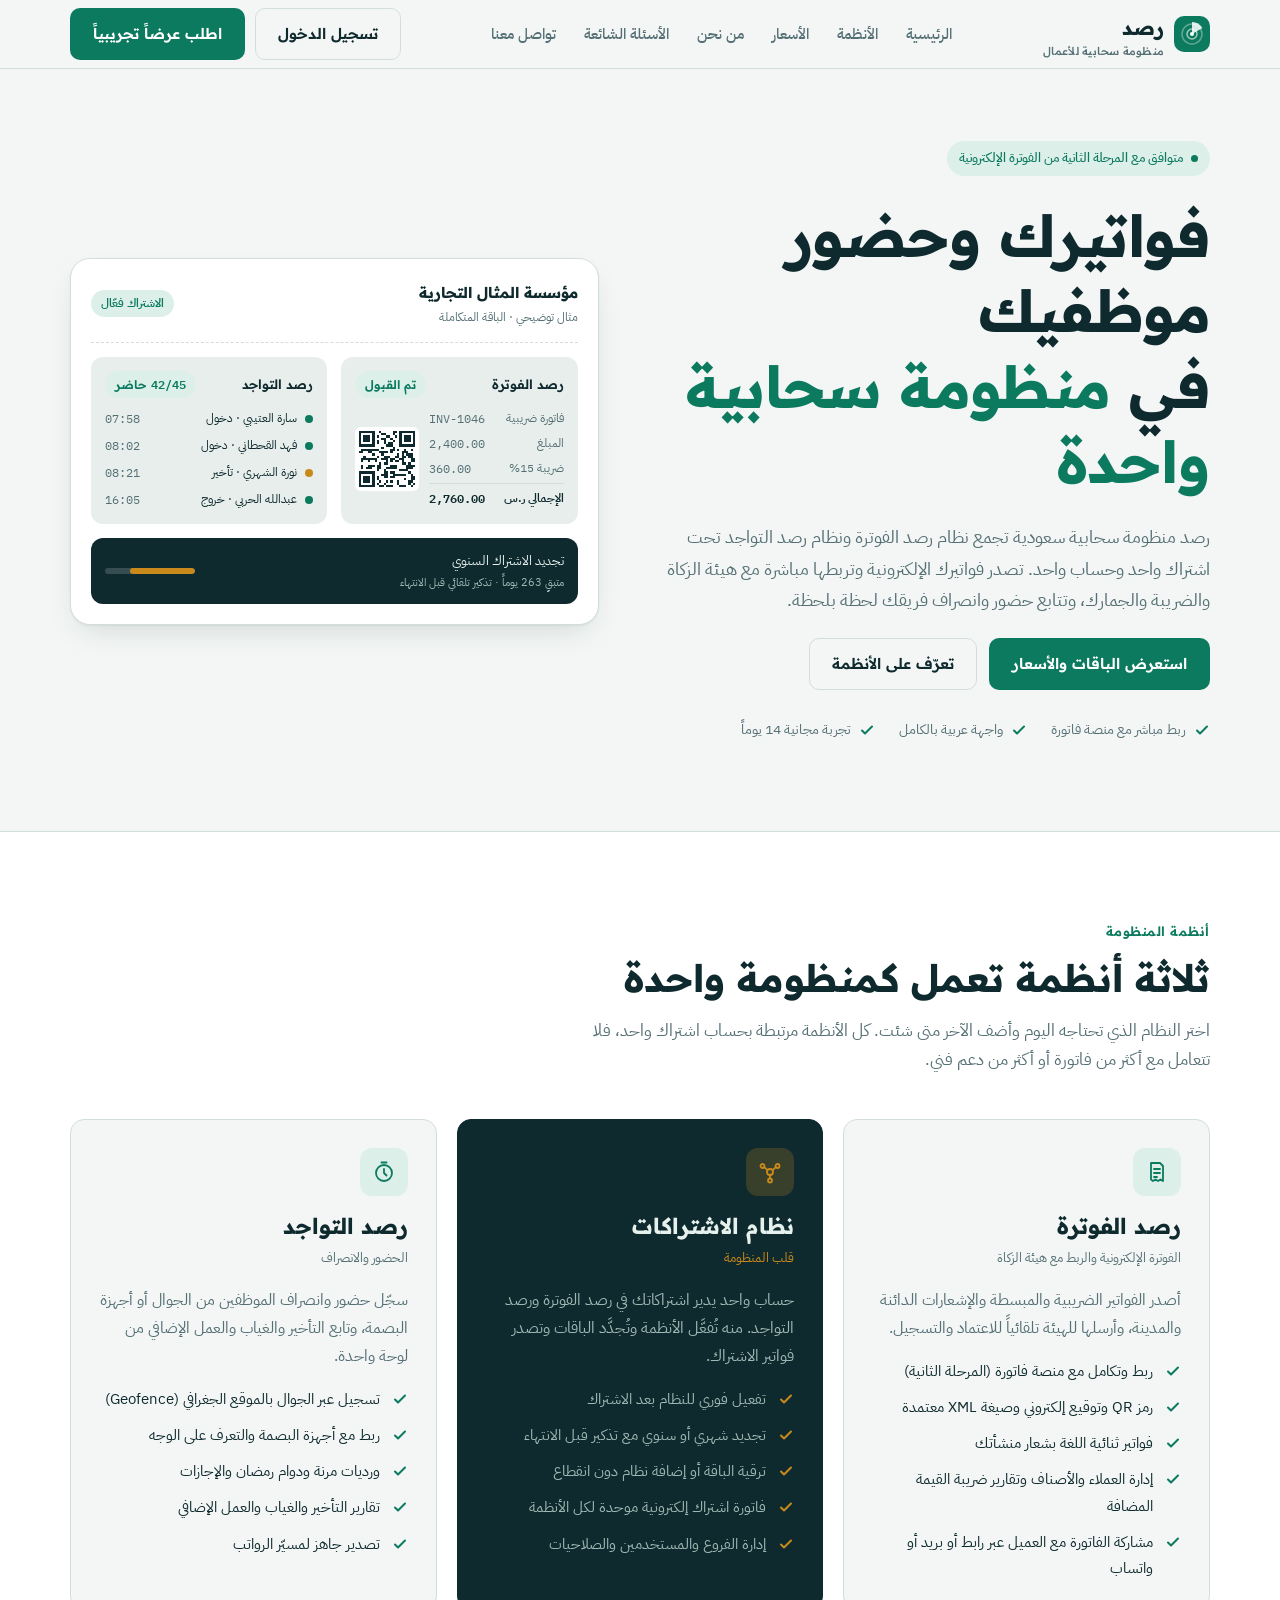
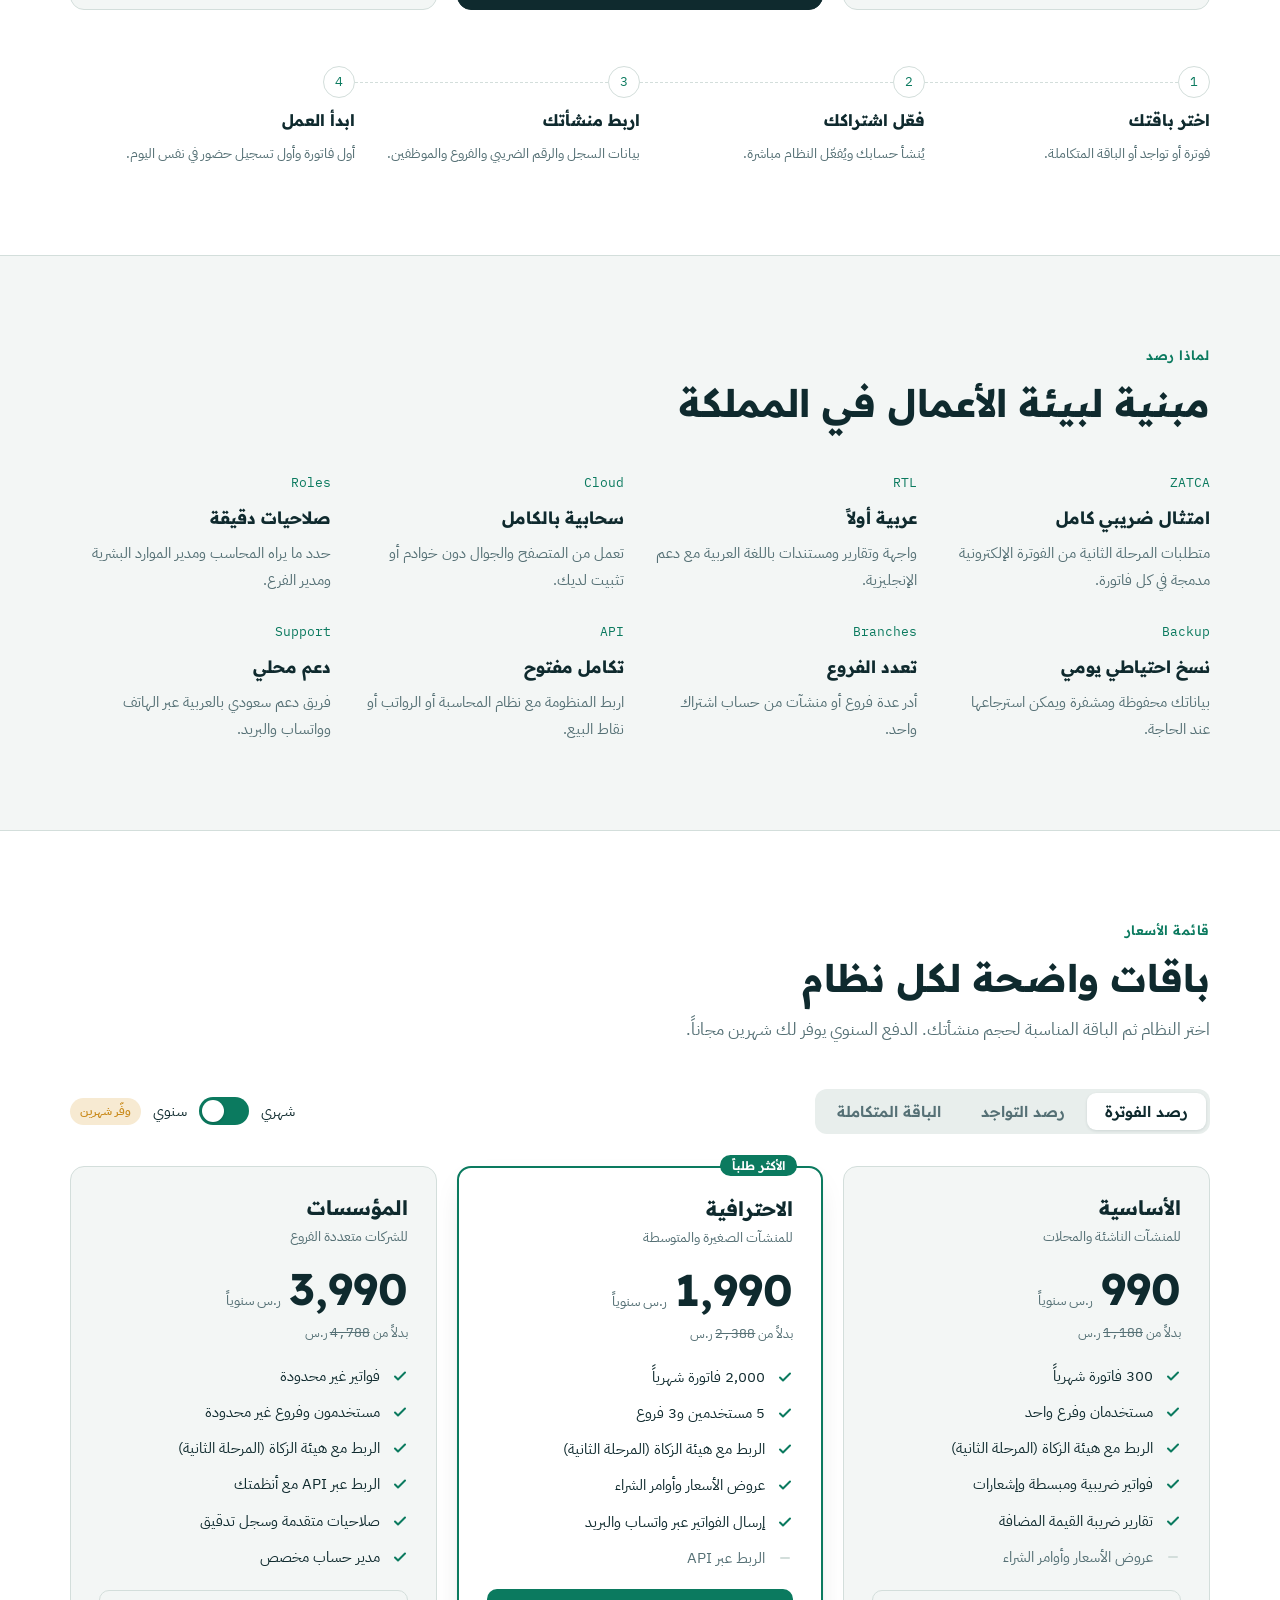
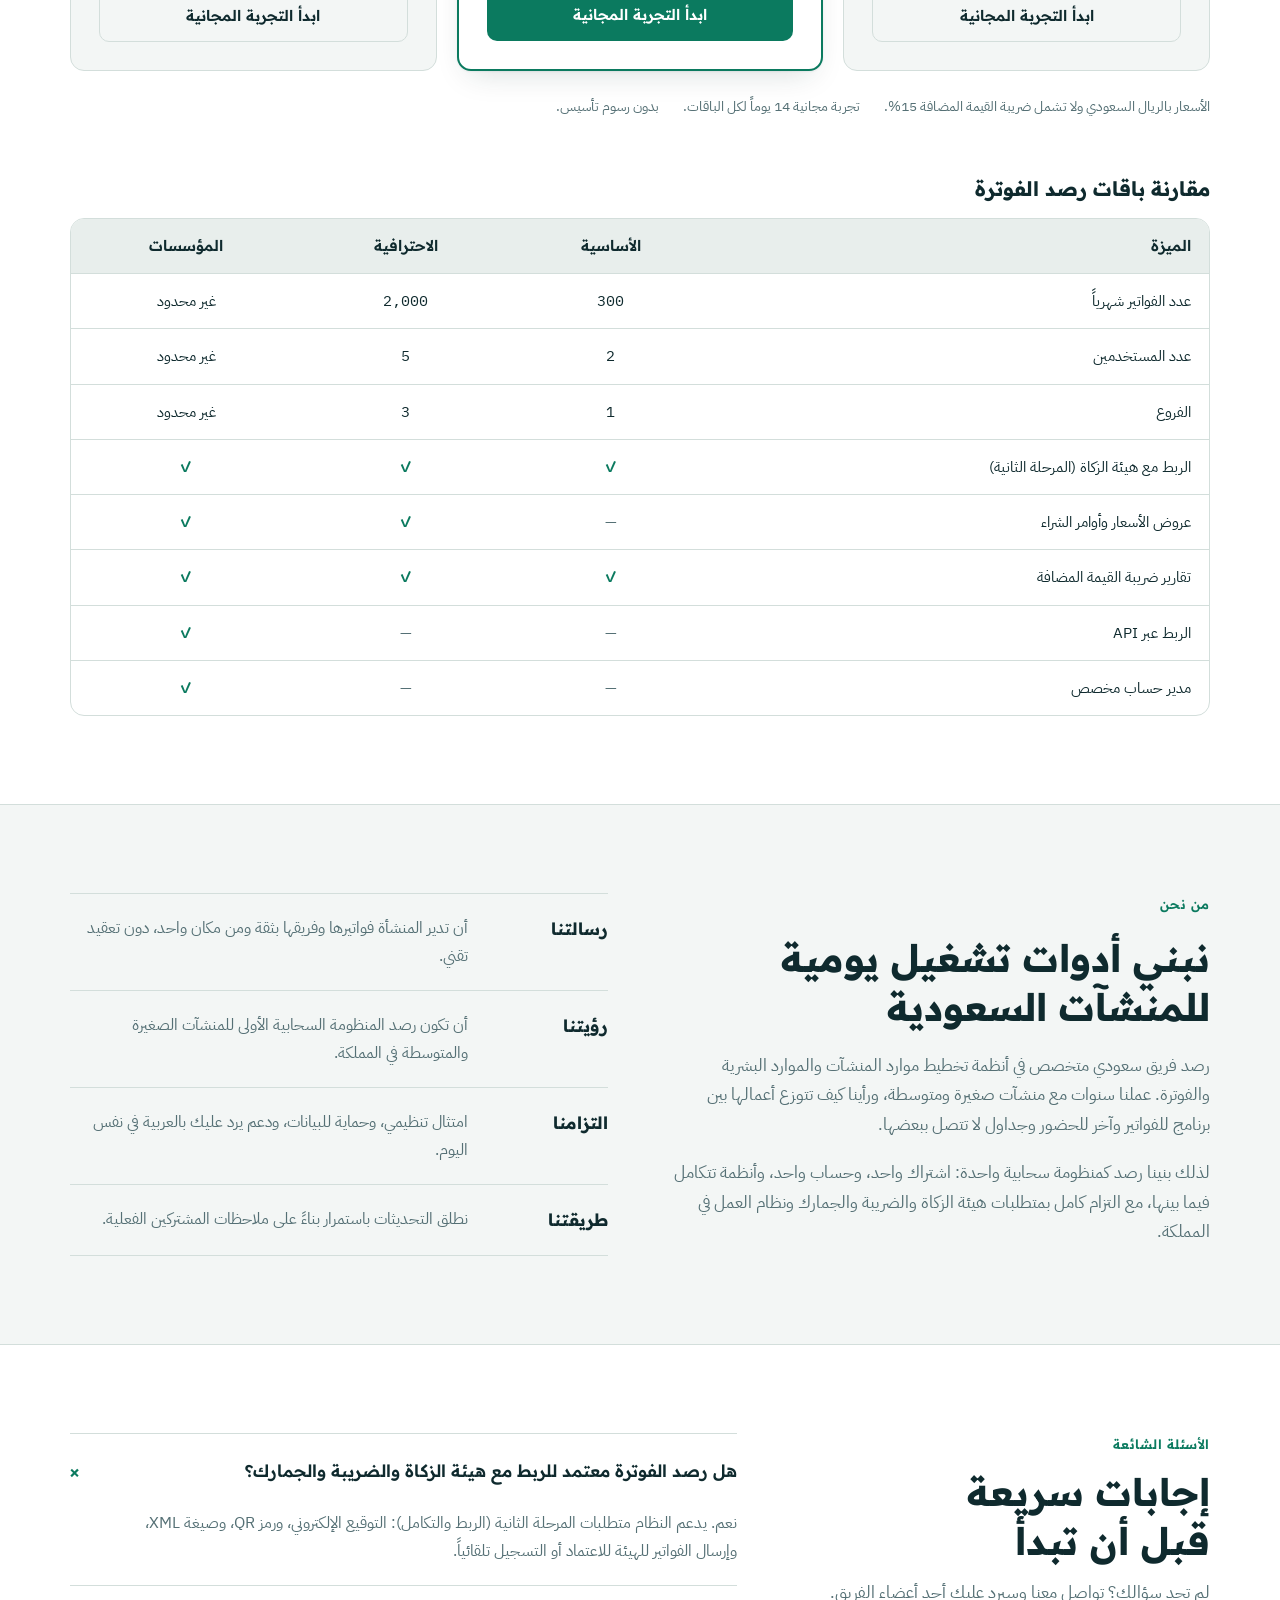
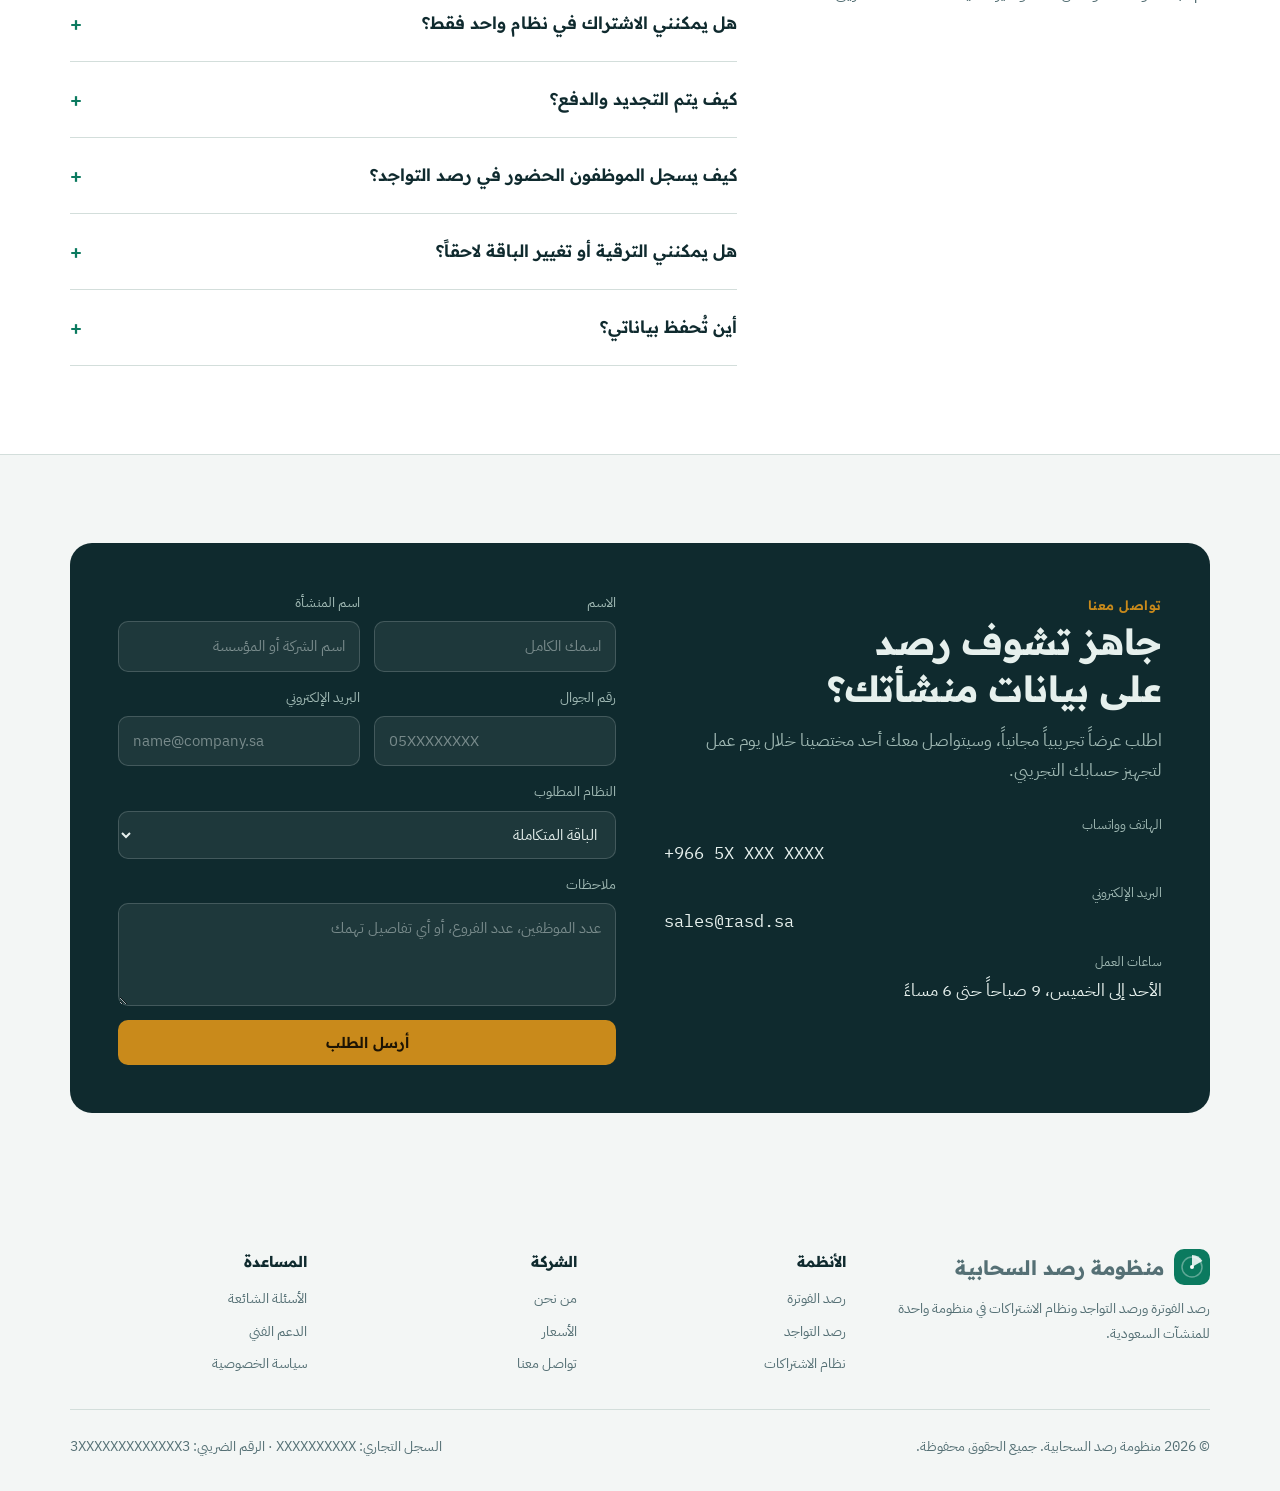
==== rasd_landing/index.html @ 87a86f56 "Add Rasd cloud suite landing page (Arabic RTL, pricing, about, FAQ, contact) Co-Authored-By: Claude " ====
<!doctype html>
<html lang="ar" dir="rtl">
<head>
<meta charset="utf-8">
<meta name="viewport" content="width=device-width, initial-scale=1, viewport-fit=cover">
<title>منظومة رصد السحابية</title>
<meta name="description" content="منظومة رصد السحابية: رصد الفوترة للفواتير الإلكترونية المرتبطة بهيئة الزكاة والضريبة والجمارك، ورصد التواجد للحضور والانصراف، تحت اشتراك واحد.">
<link rel="preconnect" href="https://fonts.googleapis.com">
<link rel="preconnect" href="https://fonts.gstatic.com" crossorigin>
<link rel="stylesheet" href="https://fonts.googleapis.com/css2?family=Readex+Pro:wght@400;500;600;700&family=IBM+Plex+Sans+Arabic:wght@400;500;600&family=IBM+Plex+Mono:wght@500&display=swap">
<style>
/* Layout: sticky header → split hero (thesis + live "platform" panel) → systems trio around the subscription hub → pricing with system tabs → about → FAQ → contact → footer. */
:root {
  --bg: #f3f6f5;
  --surface: #ffffff;
  --surface-2: #e8eeec;
  --ink: #0f2a2e;
  --muted: #557075;
  --line: #d3dedb;
  --brand: #0b7a5f;
  --brand-ink: #ffffff;
  --brand-soft: #dcefe8;
  --signal: #c98a1b;
  --signal-soft: #f7ead2;
  --deep: #0f2a2e;
  --deep-fg: #e6f0ed;
  --deep-muted: #9fb8b3;
  --shadow: 0 1px 2px rgba(15,42,46,.06), 0 12px 32px -12px rgba(15,42,46,.18);
  --f-display: "Readex Pro", "IBM Plex Sans Arabic", system-ui, sans-serif;
  --f-body: "IBM Plex Sans Arabic", "Segoe UI", Tahoma, system-ui, sans-serif;
  --f-mono: "IBM Plex Mono", ui-monospace, Menlo, Consolas, monospace;
  --radius: 14px;
  --wrap: 1180px;
}
@media (prefers-color-scheme: dark) {
  :root:not([data-theme="light"]) {
    --bg: #0b1a1c; --surface: #11262a; --surface-2: #16302f; --ink: #e4eeeb; --muted: #93aca8;
    --line: #23403f; --brand: #2fb38c; --brand-ink: #062019; --brand-soft: #143a31;
    --signal: #e6ac48; --signal-soft: #3a2f17; --deep: #071214; --deep-fg: #e4eeeb; --deep-muted: #8aa39f;
    --shadow: 0 1px 2px rgba(0,0,0,.3), 0 12px 32px -12px rgba(0,0,0,.6);
    color-scheme: dark;
  }
}
:root[data-theme="dark"] {
  --bg: #0b1a1c; --surface: #11262a; --surface-2: #16302f; --ink: #e4eeeb; --muted: #93aca8;
  --line: #23403f; --brand: #2fb38c; --brand-ink: #062019; --brand-soft: #143a31;
  --signal: #e6ac48; --signal-soft: #3a2f17; --deep: #071214; --deep-fg: #e4eeeb; --deep-muted: #8aa39f;
  --shadow: 0 1px 2px rgba(0,0,0,.3), 0 12px 32px -12px rgba(0,0,0,.6);
  color-scheme: dark;
}

*, *::before, *::after { box-sizing: border-box; }
html { scroll-behavior: smooth; }
@media (prefers-reduced-motion: reduce) { html { scroll-behavior: auto; } *, *::before, *::after { animation: none !important; transition: none !important; } }
body { margin: 0; background: var(--bg); color: var(--ink); font-family: var(--f-body); font-size: 16px; line-height: 1.75; -webkit-font-smoothing: antialiased; }
img { max-width: 100%; }
[hidden] { display: none !important; }
a { color: inherit; }
h1, h2, h3 { font-family: var(--f-display); line-height: 1.3; margin: 0; text-wrap: balance; }
p { margin: 0; }
.num { font-family: var(--f-mono); font-variant-numeric: tabular-nums; direction: ltr; unicode-bidi: isolate; }
:focus-visible { outline: 2px solid var(--brand); outline-offset: 3px; border-radius: 6px; }

.wrap { max-width: var(--wrap); margin-inline: auto; padding-inline: 20px; }
section { padding-block: 88px; }
.eyebrow { font-family: var(--f-display); font-size: 13px; font-weight: 600; letter-spacing: .04em; color: var(--brand); }
.section-head { display: grid; gap: 12px; max-width: 640px; margin-bottom: 44px; }
.section-head h2 { font-size: clamp(26px, 3.4vw, 38px); font-weight: 700; }
.section-head p { color: var(--muted); font-size: 17px; }

.btn { display: inline-flex; align-items: center; justify-content: center; gap: 8px; font-family: var(--f-display); font-weight: 600; font-size: 15px; padding: 12px 22px; border-radius: 10px; border: 1px solid transparent; text-decoration: none; cursor: pointer; transition: transform .15s ease, background-color .15s ease, border-color .15s ease; }
.btn:hover { transform: translateY(-1px); }
.btn-primary { background: var(--brand); color: var(--brand-ink); }
.btn-ghost { background: transparent; color: var(--ink); border-color: var(--line); }
.btn-ghost:hover { border-color: var(--brand); }

/* Header */
.site-header { position: sticky; top: env(safe-area-inset-top, 0px); z-index: 20; background: color-mix(in srgb, var(--bg) 88%, transparent); backdrop-filter: blur(10px); border-bottom: 1px solid var(--line); }
.site-header .wrap { display: flex; align-items: center; justify-content: space-between; gap: 16px; height: 68px; }
.logo { display: flex; align-items: center; gap: 10px; text-decoration: none; font-family: var(--f-display); font-weight: 700; font-size: 20px; }
.logo small { display: block; font-size: 11px; font-weight: 500; color: var(--muted); letter-spacing: .02em; line-height: 1.2; }
.logo-mark { width: 36px; height: 36px; flex: none; }
.nav { display: flex; align-items: center; gap: 28px; }
.nav a { text-decoration: none; font-size: 15px; color: var(--muted); font-weight: 500; }
.nav a:hover { color: var(--ink); }
.header-cta { display: flex; gap: 10px; align-items: center; }
.menu-btn { display: none; background: none; border: 1px solid var(--line); border-radius: 10px; width: 42px; height: 42px; color: var(--ink); cursor: pointer; }
.mobile-nav { border-top: 1px solid var(--line); background: var(--bg); }
.mobile-nav .wrap { display: grid; gap: 4px; padding-block: 12px; }
.mobile-nav a { text-decoration: none; padding: 10px 0; font-weight: 500; }

/* Hero */
.hero { padding-block: 72px 88px; overflow: hidden; }
.hero .wrap { display: grid; grid-template-columns: 1.05fr 1fr; gap: 56px; align-items: center; }
.hero-copy { display: grid; gap: 22px; min-width: 0; }
.badge { justify-self: start; display: inline-flex; align-items: center; gap: 8px; font-size: 13px; font-weight: 500; padding: 6px 12px; border-radius: 999px; background: var(--brand-soft); color: var(--brand); }
.badge .dot { width: 7px; height: 7px; border-radius: 50%; background: var(--brand); box-shadow: 0 0 0 0 var(--brand); animation: ping 2.4s infinite; }
@keyframes ping { 0% { box-shadow: 0 0 0 0 color-mix(in srgb, var(--brand) 60%, transparent); } 70%, 100% { box-shadow: 0 0 0 8px transparent; } }
.hero h1 { font-size: clamp(34px, 5vw, 58px); font-weight: 700; letter-spacing: -.01em; }
.hero h1 em { font-style: normal; color: var(--brand); }
.hero .lead { font-size: 18px; color: var(--muted); max-width: 34em; }
.hero-actions { display: flex; flex-wrap: wrap; gap: 12px; }
.trust { display: flex; flex-wrap: wrap; gap: 10px 24px; color: var(--muted); font-size: 14px; padding-top: 6px; }
.trust span { display: inline-flex; align-items: center; gap: 8px; }
.trust svg { color: var(--brand); flex: none; }

/* Hero panel: one subscription feeding two systems */
.panel { position: relative; background: var(--surface); border: 1px solid var(--line); border-radius: 20px; box-shadow: var(--shadow); padding: 20px; display: grid; gap: 14px; min-width: 0; }
.panel-top { display: flex; align-items: center; justify-content: space-between; gap: 12px; padding-bottom: 14px; border-bottom: 1px dashed var(--line); }
.panel-top b { font-family: var(--f-display); font-size: 15px; }
.panel-top .muted { font-size: 12px; color: var(--muted); }
.pill { font-size: 12px; font-weight: 600; padding: 3px 10px; border-radius: 999px; white-space: nowrap; }
.pill-ok { background: var(--brand-soft); color: var(--brand); }
.pill-warn { background: var(--signal-soft); color: var(--signal); }
.panel-grid { display: grid; grid-template-columns: 1fr 1fr; gap: 14px; }
.mini { background: var(--surface-2); border-radius: 12px; padding: 14px; display: grid; gap: 10px; align-content: start; min-width: 0; }
.mini h4 { margin: 0; font-family: var(--f-display); font-size: 13px; font-weight: 600; display: flex; justify-content: space-between; align-items: center; gap: 8px; }
.inv { display: grid; grid-template-columns: 1fr auto; gap: 10px; align-items: center; }
.inv-lines { display: grid; gap: 4px; font-size: 12px; color: var(--muted); }
.inv-lines div { display: flex; justify-content: space-between; gap: 8px; }
.inv-lines .total { color: var(--ink); font-weight: 600; border-top: 1px solid var(--line); padding-top: 4px; }
.qr { width: 64px; height: 64px; background: var(--surface); border-radius: 6px; padding: 4px; }
.qr canvas { width: 100%; height: 100%; display: block; image-rendering: pixelated; }
.log { display: grid; gap: 6px; font-size: 12px; }
.log div { display: grid; grid-template-columns: auto 1fr auto; gap: 8px; align-items: center; }
.log i { width: 8px; height: 8px; border-radius: 50%; background: var(--brand); }
.log i.late { background: var(--signal); }
.log .t { color: var(--muted); }
.renew { display: flex; align-items: center; justify-content: space-between; gap: 12px; background: var(--deep); color: var(--deep-fg); border-radius: 12px; padding: 12px 14px; font-size: 13px; }
.renew small { color: var(--deep-muted); display: block; font-size: 11px; }
.bar { height: 6px; border-radius: 6px; background: color-mix(in srgb, var(--deep-fg) 18%, transparent); overflow: hidden; min-width: 90px; }
.bar span { display: block; height: 100%; width: 72%; background: var(--signal); border-radius: inherit; }

/* Systems */
.systems { background: var(--surface); border-block: 1px solid var(--line); }
.sys-grid { display: grid; grid-template-columns: repeat(3, 1fr); gap: 20px; }
.sys { border: 1px solid var(--line); border-radius: var(--radius); padding: 28px; display: grid; gap: 16px; align-content: start; background: var(--bg); min-width: 0; }
.sys.hub { background: var(--deep); color: var(--deep-fg); border-color: var(--deep); }
.sys.hub p, .sys.hub li { color: var(--deep-muted); }
.sys-ico { width: 48px; height: 48px; border-radius: 12px; display: grid; place-items: center; background: var(--brand-soft); color: var(--brand); }
.sys.hub .sys-ico { background: color-mix(in srgb, var(--signal) 22%, transparent); color: var(--signal); }
.sys h3 { font-size: 22px; font-weight: 700; }
.sys .tag { font-size: 13px; color: var(--muted); margin-top: -10px; }
.sys.hub .tag { color: var(--signal); }
.sys p { color: var(--muted); }
.sys ul { list-style: none; margin: 0; padding: 0; display: grid; gap: 10px; }
.sys li { display: grid; grid-template-columns: 18px 1fr; gap: 10px; font-size: 15px; }
.sys li svg { margin-top: 5px; color: var(--brand); }
.sys.hub li svg { color: var(--signal); }

/* How it connects */
.flow { display: grid; grid-template-columns: repeat(4, 1fr); gap: 0; margin-top: 56px; counter-reset: step; }
.step { position: relative; padding-inline-end: 24px; display: grid; gap: 8px; align-content: start; }
.step::before { counter-increment: step; content: counter(step); font-family: var(--f-mono); font-size: 13px; width: 32px; height: 32px; border-radius: 50%; display: grid; place-items: center; background: var(--surface); border: 1px solid var(--line); color: var(--brand); position: relative; z-index: 1; }
.step::after { content: ""; position: absolute; top: 16px; inset-inline-start: 32px; inset-inline-end: 0; border-top: 1px dashed var(--line); }
.step:last-child::after { display: none; }
.step b { font-family: var(--f-display); font-size: 16px; }
.step span { color: var(--muted); font-size: 14px; }

/* Features strip */
.feat-grid { display: grid; grid-template-columns: repeat(4, 1fr); gap: 28px 32px; }
.feat { display: grid; gap: 8px; align-content: start; }
.feat b { font-family: var(--f-display); font-size: 17px; }
.feat span { color: var(--muted); font-size: 15px; }
.feat .k { font-family: var(--f-mono); color: var(--brand); font-size: 13px; }

/* Pricing */
.pricing { background: var(--surface); border-block: 1px solid var(--line); }
.price-controls { display: flex; flex-wrap: wrap; align-items: center; justify-content: space-between; gap: 16px; margin-bottom: 32px; }
.tabs { display: inline-flex; flex-wrap: wrap; gap: 4px; background: var(--surface-2); padding: 4px; border-radius: 12px; }
.tabs button { font: 600 15px var(--f-display); border: 0; background: transparent; color: var(--muted); padding: 9px 18px; border-radius: 9px; cursor: pointer; }
.tabs button[aria-selected="true"] { background: var(--surface); color: var(--ink); box-shadow: 0 1px 3px rgba(15,42,46,.12); }
.period { display: inline-flex; align-items: center; gap: 12px; font-size: 15px; }
.switch { position: relative; width: 50px; height: 28px; border-radius: 999px; border: 0; background: var(--line); cursor: pointer; padding: 0; transition: background-color .2s; }
.switch::after { content: ""; position: absolute; top: 3px; inset-inline-start: 3px; width: 22px; height: 22px; border-radius: 50%; background: var(--surface); box-shadow: 0 1px 3px rgba(0,0,0,.2); transition: inset-inline-start .2s; }
.switch[aria-checked="true"] { background: var(--brand); }
.switch[aria-checked="true"]::after { inset-inline-start: 25px; }
.save { font-size: 12px; font-weight: 600; color: var(--signal); background: var(--signal-soft); padding: 3px 10px; border-radius: 999px; }
.plans { display: grid; grid-template-columns: repeat(3, 1fr); gap: 20px; align-items: stretch; }
.plan { border: 1px solid var(--line); border-radius: var(--radius); padding: 28px; display: grid; grid-template-rows: auto auto auto 1fr auto; gap: 18px; background: var(--bg); min-width: 0; }
.plan.featured { border: 2px solid var(--brand); background: var(--surface); box-shadow: var(--shadow); position: relative; }
.plan-flag { position: absolute; top: -13px; inset-inline-start: 24px; font: 600 12px var(--f-display); background: var(--brand); color: var(--brand-ink); padding: 3px 12px; border-radius: 999px; }
.plan h3 { font-size: 20px; }
.plan .for { color: var(--muted); font-size: 14px; margin-top: 4px; }
.price { display: flex; align-items: baseline; gap: 8px; flex-wrap: wrap; }
.price .amount { font-family: var(--f-display); font-size: 44px; font-weight: 700; line-height: 1; font-variant-numeric: tabular-nums; }
.price .unit { color: var(--muted); font-size: 14px; }
.price-note { font-size: 13px; color: var(--muted); margin-top: -10px; min-height: 1.5em; }
.plan ul { list-style: none; margin: 0; padding: 0; display: grid; gap: 10px; align-content: start; }
.plan li { display: grid; grid-template-columns: 18px 1fr; gap: 10px; font-size: 15px; }
.plan li svg { margin-top: 5px; color: var(--brand); }
.plan li.off { color: var(--muted); }
.plan li.off svg { color: var(--line); }
.plan .btn { width: 100%; }
.price-foot { margin-top: 24px; display: flex; flex-wrap: wrap; gap: 8px 24px; color: var(--muted); font-size: 14px; }

/* Compare table */
.compare { margin-top: 56px; }
.compare h3 { font-size: 20px; margin-bottom: 16px; }
.table-wrap { overflow-x: auto; border: 1px solid var(--line); border-radius: var(--radius); }
table { width: 100%; border-collapse: collapse; min-width: 620px; font-size: 15px; }
th, td { padding: 14px 18px; text-align: start; border-bottom: 1px solid var(--line); }
thead th { font-family: var(--f-display); font-weight: 600; background: var(--surface-2); }
tbody tr:last-child td { border-bottom: 0; }
td.c { text-align: center; }
th.c { text-align: center; }
.yes { color: var(--brand); font-weight: 600; }
.no { color: var(--muted); }

/* About */
.about .wrap { display: grid; grid-template-columns: 1fr 1fr; gap: 64px; align-items: start; }
.about-copy { display: grid; gap: 18px; min-width: 0; }
.about-copy p { color: var(--muted); font-size: 17px; }
.values { display: grid; gap: 0; border-top: 1px solid var(--line); }
.value { display: grid; grid-template-columns: 120px 1fr; gap: 20px; padding-block: 20px; border-bottom: 1px solid var(--line); }
.value b { font-family: var(--f-display); font-size: 17px; }
.value span { color: var(--muted); }

/* FAQ */
.faq { background: var(--surface); border-block: 1px solid var(--line); }
.faq .wrap { display: grid; grid-template-columns: 1fr 1.6fr; gap: 56px; align-items: start; }
.faq-list { display: grid; gap: 0; border-top: 1px solid var(--line); min-width: 0; }
details { border-bottom: 1px solid var(--line); }
summary { list-style: none; cursor: pointer; padding-block: 20px; font-family: var(--f-display); font-weight: 600; font-size: 17px; display: flex; justify-content: space-between; gap: 16px; align-items: center; }
summary::-webkit-details-marker { display: none; }
summary::after { content: "+"; font-family: var(--f-mono); font-size: 20px; color: var(--brand); flex: none; transition: transform .2s; }
details[open] summary::after { transform: rotate(45deg); }
details p { color: var(--muted); padding-bottom: 20px; max-width: 62ch; }

/* Contact */
.contact-box { background: var(--deep); color: var(--deep-fg); border-radius: 22px; padding: 48px; display: grid; grid-template-columns: 1fr 1fr; gap: 48px; }
.contact-box h2 { font-size: clamp(26px, 3.4vw, 36px); }
.contact-box > div > p { color: var(--deep-muted); margin-top: 14px; font-size: 17px; }
.contact-lines { display: grid; gap: 14px; margin-top: 28px; }
.contact-lines div { display: grid; gap: 2px; }
.contact-lines small { color: var(--deep-muted); font-size: 13px; }
.contact-lines span { font-size: 17px; user-select: all; }
form { display: grid; gap: 14px; min-width: 0; }
.row2 { display: grid; grid-template-columns: 1fr 1fr; gap: 14px; }
label { display: grid; gap: 6px; font-size: 14px; color: var(--deep-muted); }
input, select, textarea { font: inherit; font-size: 15px; color: var(--deep-fg); background: color-mix(in srgb, var(--deep-fg) 7%, transparent); border: 1px solid color-mix(in srgb, var(--deep-fg) 18%, transparent); border-radius: 10px; padding: 11px 14px; width: 100%; min-width: 0; }
select option { color: #0f2a2e; background: #ffffff; }
input::placeholder, textarea::placeholder { color: color-mix(in srgb, var(--deep-fg) 45%, transparent); }
input:focus, select:focus, textarea:focus { outline: 2px solid var(--signal); outline-offset: 1px; }
.contact-box .btn-primary { background: var(--signal); color: #1d1404; }
.form-ok { background: color-mix(in srgb, var(--signal) 18%, transparent); color: var(--deep-fg); border-radius: 10px; padding: 12px 14px; font-size: 15px; }

/* Footer */
footer { padding-block: 48px 32px; color: var(--muted); font-size: 14px; }
.foot { display: grid; grid-template-columns: 1.4fr repeat(3, 1fr); gap: 32px; padding-bottom: 32px; border-bottom: 1px solid var(--line); }
.foot h4 { margin: 0 0 12px; font-family: var(--f-display); color: var(--ink); font-size: 15px; }
.foot ul { list-style: none; margin: 0; padding: 0; display: grid; gap: 8px; }
.foot a { text-decoration: none; }
.foot a:hover { color: var(--ink); }
.foot-bottom { display: flex; flex-wrap: wrap; justify-content: space-between; gap: 12px; padding-top: 24px; }

/* Responsive */
@media (max-width: 1000px) {
  .nav, .header-cta .btn-ghost { display: none; }
  .menu-btn { display: grid; place-items: center; }
  .hero .wrap, .about .wrap, .faq .wrap, .contact-box { grid-template-columns: 1fr; }
  .sys-grid, .plans { grid-template-columns: 1fr; max-width: 560px; }
  .feat-grid { grid-template-columns: 1fr 1fr; }
  .flow { grid-template-columns: 1fr 1fr; gap: 28px 0; }
  .step:nth-child(2)::after { display: none; }
  .foot { grid-template-columns: 1fr 1fr; }
}
@media (max-width: 560px) {
  section { padding-block: 64px; }
  .wrap { padding-inline: 16px; }
  .header-cta .btn-primary { display: none; }
  .panel-grid, .feat-grid, .row2, .flow { grid-template-columns: 1fr; }
  .step::after { display: none; }
  .contact-box { padding: 28px 20px; }
  .value { grid-template-columns: 1fr; gap: 4px; }
  .price-controls { align-items: stretch; }
  .tabs { width: 100%; }
  .tabs button { flex: 1; padding-inline: 8px; }
  .foot { grid-template-columns: 1fr; }
}
</style>
</head>
<body>

<svg width="0" height="0" style="position:absolute" aria-hidden="true">
  <symbol id="check" viewBox="0 0 16 16"><path d="M3 8.5l3 3 7-7" fill="none" stroke="currentColor" stroke-width="2" stroke-linecap="round" stroke-linejoin="round"/></symbol>
  <symbol id="dash" viewBox="0 0 16 16"><path d="M4 8h8" fill="none" stroke="currentColor" stroke-width="2" stroke-linecap="round"/></symbol>
</svg>

<header class="site-header">
  <div class="wrap">
    <a class="logo" href="#home" aria-label="رصد، الصفحة الرئيسية">
      <svg class="logo-mark" viewBox="0 0 36 36" aria-hidden="true">
        <rect width="36" height="36" rx="10" fill="var(--brand)"/>
        <circle cx="18" cy="18" r="10" fill="none" stroke="var(--brand-ink)" stroke-opacity=".35" stroke-width="1.5"/>
        <circle cx="18" cy="18" r="5" fill="none" stroke="var(--brand-ink)" stroke-opacity=".6" stroke-width="1.5"/>
        <path d="M18 18 L18 6 A12 12 0 0 1 28.4 12 Z" fill="var(--brand-ink)" fill-opacity=".85"/>
        <circle cx="18" cy="18" r="2" fill="var(--brand-ink)"/>
      </svg>
      <span>رصد<small>منظومة سحابية للأعمال</small></span>
    </a>
    <nav class="nav" aria-label="القائمة الرئيسية">
      <a href="#home">الرئيسية</a>
      <a href="#systems">الأنظمة</a>
      <a href="#pricing">الأسعار</a>
      <a href="#about">من نحن</a>
      <a href="#faq">الأسئلة الشائعة</a>
      <a href="#contact">تواصل معنا</a>
    </nav>
    <div class="header-cta">
      <a class="btn btn-ghost" href="#contact">تسجيل الدخول</a>
      <a class="btn btn-primary" href="#contact">اطلب عرضاً تجريبياً</a>
      <button class="menu-btn" id="menuBtn" aria-expanded="false" aria-controls="mobileNav" aria-label="فتح القائمة">
        <svg width="20" height="20" viewBox="0 0 20 20" aria-hidden="true"><path d="M3 6h14M3 10h14M3 14h14" stroke="currentColor" stroke-width="1.8" stroke-linecap="round"/></svg>
      </button>
    </div>
  </div>
  <div class="mobile-nav" id="mobileNav" hidden>
    <div class="wrap">
      <a href="#home">الرئيسية</a>
      <a href="#systems">الأنظمة</a>
      <a href="#pricing">الأسعار</a>
      <a href="#about">من نحن</a>
      <a href="#faq">الأسئلة الشائعة</a>
      <a href="#contact">تواصل معنا</a>
    </div>
  </div>
</header>

<main>
  <!-- Hero -->
  <section class="hero" id="home">
    <div class="wrap">
      <div class="hero-copy">
        <span class="badge"><span class="dot"></span>متوافق مع المرحلة الثانية من الفوترة الإلكترونية</span>
        <h1>فواتيرك وحضور موظفيك<br>في <em>منظومة سحابية واحدة</em></h1>
        <p class="lead">رصد منظومة سحابية سعودية تجمع نظام رصد الفوترة ونظام رصد التواجد تحت اشتراك واحد وحساب واحد. تصدر فواتيرك الإلكترونية وتربطها مباشرة مع هيئة الزكاة والضريبة والجمارك، وتتابع حضور وانصراف فريقك لحظة بلحظة.</p>
        <div class="hero-actions">
          <a class="btn btn-primary" href="#pricing">استعرض الباقات والأسعار</a>
          <a class="btn btn-ghost" href="#systems">تعرّف على الأنظمة</a>
        </div>
        <div class="trust">
          <span><svg width="16" height="16"><use href="#check"/></svg>ربط مباشر مع منصة فاتورة</span>
          <span><svg width="16" height="16"><use href="#check"/></svg>واجهة عربية بالكامل</span>
          <span><svg width="16" height="16"><use href="#check"/></svg>تجربة مجانية 14 يوماً</span>
        </div>
      </div>

      <div class="panel" aria-label="مثال توضيحي لواجهة المنظومة">
        <div class="panel-top">
          <div>
            <b>مؤسسة المثال التجارية</b>
            <div class="muted">مثال توضيحي · الباقة المتكاملة</div>
          </div>
          <span class="pill pill-ok">الاشتراك فعّال</span>
        </div>
        <div class="panel-grid">
          <div class="mini">
            <h4>رصد الفوترة <span class="pill pill-ok">تم القبول</span></h4>
            <div class="inv">
              <div class="inv-lines">
                <div><span>فاتورة ضريبية</span><span class="num">INV-1046</span></div>
                <div><span>المبلغ</span><span class="num">2,400.00</span></div>
                <div><span>ضريبة 15%</span><span class="num">360.00</span></div>
                <div class="total"><span>الإجمالي ر.س</span><span class="num">2,760.00</span></div>
              </div>
              <div class="qr"><canvas id="qr" width="25" height="25" aria-label="رمز QR للفاتورة"></canvas></div>
            </div>
          </div>
          <div class="mini">
            <h4>رصد التواجد <span class="pill pill-ok"><span class="num">42/45</span> حاضر</span></h4>
            <div class="log">
              <div><i></i><span>سارة العتيبي · دخول</span><span class="t num">07:58</span></div>
              <div><i></i><span>فهد القحطاني · دخول</span><span class="t num">08:02</span></div>
              <div><i class="late"></i><span>نورة الشهري · تأخير</span><span class="t num">08:21</span></div>
              <div><i></i><span>عبدالله الحربي · خروج</span><span class="t num">16:05</span></div>
            </div>
          </div>
        </div>
        <div class="renew">
          <div>تجديد الاشتراك السنوي<small>متبقٍ <span class="num">263</span> يوماً · تذكير تلقائي قبل الانتهاء</small></div>
          <div class="bar" aria-hidden="true"><span></span></div>
        </div>
      </div>
    </div>
  </section>

  <!-- Systems -->
  <section class="systems" id="systems">
    <div class="wrap">
      <div class="section-head">
        <span class="eyebrow">أنظمة المنظومة</span>
        <h2>ثلاثة أنظمة تعمل كمنظومة واحدة</h2>
        <p>اختر النظام الذي تحتاجه اليوم وأضف الآخر متى شئت. كل الأنظمة مرتبطة بحساب اشتراك واحد، فلا تتعامل مع أكثر من فاتورة أو أكثر من دعم فني.</p>
      </div>

      <div class="sys-grid">
        <article class="sys">
          <div class="sys-ico">
            <svg width="24" height="24" viewBox="0 0 24 24" fill="none" stroke="currentColor" stroke-width="1.8" stroke-linecap="round" stroke-linejoin="round" aria-hidden="true"><path d="M6 3h9l3 3v15l-2.5-1.5L13 21l-2.5-1.5L8 21l-2-1.5V3z"/><path d="M9 9h6M9 13h6M9 17h3"/></svg>
          </div>
          <h3>رصد الفوترة</h3>
          <p class="tag">الفوترة الإلكترونية والربط مع هيئة الزكاة</p>
          <p>أصدر الفواتير الضريبية والمبسطة والإشعارات الدائنة والمدينة، وأرسلها للهيئة تلقائياً للاعتماد والتسجيل.</p>
          <ul>
            <li><svg width="16" height="16"><use href="#check"/></svg>ربط وتكامل مع منصة فاتورة (المرحلة الثانية)</li>
            <li><svg width="16" height="16"><use href="#check"/></svg>رمز QR وتوقيع إلكتروني وصيغة XML معتمدة</li>
            <li><svg width="16" height="16"><use href="#check"/></svg>فواتير ثنائية اللغة بشعار منشأتك</li>
            <li><svg width="16" height="16"><use href="#check"/></svg>إدارة العملاء والأصناف وتقارير ضريبة القيمة المضافة</li>
            <li><svg width="16" height="16"><use href="#check"/></svg>مشاركة الفاتورة مع العميل عبر رابط أو بريد أو واتساب</li>
          </ul>
        </article>

        <article class="sys hub">
          <div class="sys-ico">
            <svg width="24" height="24" viewBox="0 0 24 24" fill="none" stroke="currentColor" stroke-width="1.8" stroke-linecap="round" stroke-linejoin="round" aria-hidden="true"><circle cx="12" cy="12" r="3"/><circle cx="4.5" cy="6" r="2"/><circle cx="19.5" cy="6" r="2"/><circle cx="12" cy="20.5" r="2"/><path d="M6.2 7.1l3.3 3M17.8 7.1l-3.3 3M12 15v3.5"/></svg>
          </div>
          <h3>نظام الاشتراكات</h3>
          <p class="tag">قلب المنظومة</p>
          <p>حساب واحد يدير اشتراكاتك في رصد الفوترة ورصد التواجد. منه تُفعَّل الأنظمة وتُجدَّد الباقات وتصدر فواتير الاشتراك.</p>
          <ul>
            <li><svg width="16" height="16"><use href="#check"/></svg>تفعيل فوري للنظام بعد الاشتراك</li>
            <li><svg width="16" height="16"><use href="#check"/></svg>تجديد شهري أو سنوي مع تذكير قبل الانتهاء</li>
            <li><svg width="16" height="16"><use href="#check"/></svg>ترقية الباقة أو إضافة نظام دون انقطاع</li>
            <li><svg width="16" height="16"><use href="#check"/></svg>فاتورة اشتراك إلكترونية موحدة لكل الأنظمة</li>
            <li><svg width="16" height="16"><use href="#check"/></svg>إدارة الفروع والمستخدمين والصلاحيات</li>
          </ul>
        </article>

        <article class="sys">
          <div class="sys-ico">
            <svg width="24" height="24" viewBox="0 0 24 24" fill="none" stroke="currentColor" stroke-width="1.8" stroke-linecap="round" stroke-linejoin="round" aria-hidden="true"><circle cx="12" cy="13" r="8"/><path d="M12 9v4l2.5 2.5M9.5 2.5h5"/></svg>
          </div>
          <h3>رصد التواجد</h3>
          <p class="tag">الحضور والانصراف</p>
          <p>سجّل حضور وانصراف الموظفين من الجوال أو أجهزة البصمة، وتابع التأخير والغياب والعمل الإضافي من لوحة واحدة.</p>
          <ul>
            <li><svg width="16" height="16"><use href="#check"/></svg>تسجيل عبر الجوال بالموقع الجغرافي (Geofence)</li>
            <li><svg width="16" height="16"><use href="#check"/></svg>ربط مع أجهزة البصمة والتعرف على الوجه</li>
            <li><svg width="16" height="16"><use href="#check"/></svg>ورديات مرنة ودوام رمضان والإجازات</li>
            <li><svg width="16" height="16"><use href="#check"/></svg>تقارير التأخير والغياب والعمل الإضافي</li>
            <li><svg width="16" height="16"><use href="#check"/></svg>تصدير جاهز لمسيّر الرواتب</li>
          </ul>
        </article>
      </div>

      <div class="flow" aria-label="خطوات البدء">
        <div class="step"><b>اختر باقتك</b><span>فوترة أو تواجد أو الباقة المتكاملة.</span></div>
        <div class="step"><b>فعّل اشتراكك</b><span>يُنشأ حسابك ويُفعّل النظام مباشرة.</span></div>
        <div class="step"><b>اربط منشأتك</b><span>بيانات السجل والرقم الضريبي والفروع والموظفين.</span></div>
        <div class="step"><b>ابدأ العمل</b><span>أول فاتورة وأول تسجيل حضور في نفس اليوم.</span></div>
      </div>
    </div>
  </section>

  <!-- Features -->
  <section id="features">
    <div class="wrap">
      <div class="section-head">
        <span class="eyebrow">لماذا رصد</span>
        <h2>مبنية لبيئة الأعمال في المملكة</h2>
      </div>
      <div class="feat-grid">
        <div class="feat"><span class="k">ZATCA</span><b>امتثال ضريبي كامل</b><span>متطلبات المرحلة الثانية من الفوترة الإلكترونية مدمجة في كل فاتورة.</span></div>
        <div class="feat"><span class="k">RTL</span><b>عربية أولاً</b><span>واجهة وتقارير ومستندات باللغة العربية مع دعم الإنجليزية.</span></div>
        <div class="feat"><span class="k">Cloud</span><b>سحابية بالكامل</b><span>تعمل من المتصفح والجوال دون خوادم أو تثبيت لديك.</span></div>
        <div class="feat"><span class="k">Roles</span><b>صلاحيات دقيقة</b><span>حدد ما يراه المحاسب ومدير الموارد البشرية ومدير الفرع.</span></div>
        <div class="feat"><span class="k">Backup</span><b>نسخ احتياطي يومي</b><span>بياناتك محفوظة ومشفرة ويمكن استرجاعها عند الحاجة.</span></div>
        <div class="feat"><span class="k">Branches</span><b>تعدد الفروع</b><span>أدر عدة فروع أو منشآت من حساب اشتراك واحد.</span></div>
        <div class="feat"><span class="k">API</span><b>تكامل مفتوح</b><span>اربط المنظومة مع نظام المحاسبة أو الرواتب أو نقاط البيع.</span></div>
        <div class="feat"><span class="k">Support</span><b>دعم محلي</b><span>فريق دعم سعودي بالعربية عبر الهاتف وواتساب والبريد.</span></div>
      </div>
    </div>
  </section>

  <!-- Pricing -->
  <section class="pricing" id="pricing">
    <div class="wrap">
      <div class="section-head">
        <span class="eyebrow">قائمة الأسعار</span>
        <h2>باقات واضحة لكل نظام</h2>
        <p>اختر النظام ثم الباقة المناسبة لحجم منشأتك. الدفع السنوي يوفر لك شهرين مجاناً.</p>
      </div>

      <div class="price-controls">
        <div class="tabs" role="tablist" aria-label="اختر النظام">
          <button role="tab" id="tab-billing" aria-selected="true" data-sys="billing">رصد الفوترة</button>
          <button role="tab" id="tab-attendance" aria-selected="false" data-sys="attendance">رصد التواجد</button>
          <button role="tab" id="tab-bundle" aria-selected="false" data-sys="bundle">الباقة المتكاملة</button>
        </div>
        <div class="period">
          <span>شهري</span>
          <button class="switch" id="periodSwitch" role="switch" aria-checked="true" aria-label="الدفع السنوي"></button>
          <span>سنوي</span>
          <span class="save">وفّر شهرين</span>
        </div>
      </div>

      <div class="plans" id="plans" role="tabpanel" aria-live="polite"></div>

      <div class="price-foot">
        <span>الأسعار بالريال السعودي ولا تشمل ضريبة القيمة المضافة 15%.</span>
        <span>تجربة مجانية 14 يوماً لكل الباقات.</span>
        <span>بدون رسوم تأسيس.</span>
      </div>

      <div class="compare">
        <h3>مقارنة باقات رصد الفوترة</h3>
        <div class="table-wrap">
          <table>
            <thead>
              <tr><th>الميزة</th><th class="c">الأساسية</th><th class="c">الاحترافية</th><th class="c">المؤسسات</th></tr>
            </thead>
            <tbody>
              <tr><td>عدد الفواتير شهرياً</td><td class="c num">300</td><td class="c num">2,000</td><td class="c">غير محدود</td></tr>
              <tr><td>عدد المستخدمين</td><td class="c num">2</td><td class="c num">5</td><td class="c">غير محدود</td></tr>
              <tr><td>الفروع</td><td class="c num">1</td><td class="c num">3</td><td class="c">غير محدود</td></tr>
              <tr><td>الربط مع هيئة الزكاة (المرحلة الثانية)</td><td class="c yes">✓</td><td class="c yes">✓</td><td class="c yes">✓</td></tr>
              <tr><td>عروض الأسعار وأوامر الشراء</td><td class="c no">—</td><td class="c yes">✓</td><td class="c yes">✓</td></tr>
              <tr><td>تقارير ضريبة القيمة المضافة</td><td class="c yes">✓</td><td class="c yes">✓</td><td class="c yes">✓</td></tr>
              <tr><td>الربط عبر API</td><td class="c no">—</td><td class="c no">—</td><td class="c yes">✓</td></tr>
              <tr><td>مدير حساب مخصص</td><td class="c no">—</td><td class="c no">—</td><td class="c yes">✓</td></tr>
            </tbody>
          </table>
        </div>
      </div>
    </div>
  </section>

  <!-- About -->
  <section class="about" id="about">
    <div class="wrap">
      <div class="about-copy">
        <span class="eyebrow">من نحن</span>
        <h2 style="font-size: clamp(26px, 3.4vw, 38px);">نبني أدوات تشغيل يومية للمنشآت السعودية</h2>
        <p>رصد فريق سعودي متخصص في أنظمة تخطيط موارد المنشآت والموارد البشرية والفوترة. عملنا سنوات مع منشآت صغيرة ومتوسطة، ورأينا كيف تتوزع أعمالها بين برنامج للفواتير وآخر للحضور وجداول لا تتصل ببعضها.</p>
        <p>لذلك بنينا رصد كمنظومة سحابية واحدة: اشتراك واحد، وحساب واحد، وأنظمة تتكامل فيما بينها، مع التزام كامل بمتطلبات هيئة الزكاة والضريبة والجمارك ونظام العمل في المملكة.</p>
      </div>
      <div class="values">
        <div class="value"><b>رسالتنا</b><span>أن تدير المنشأة فواتيرها وفريقها بثقة ومن مكان واحد، دون تعقيد تقني.</span></div>
        <div class="value"><b>رؤيتنا</b><span>أن تكون رصد المنظومة السحابية الأولى للمنشآت الصغيرة والمتوسطة في المملكة.</span></div>
        <div class="value"><b>التزامنا</b><span>امتثال تنظيمي، وحماية للبيانات، ودعم يرد عليك بالعربية في نفس اليوم.</span></div>
        <div class="value"><b>طريقتنا</b><span>نطلق التحديثات باستمرار بناءً على ملاحظات المشتركين الفعلية.</span></div>
      </div>
    </div>
  </section>

  <!-- FAQ -->
  <section class="faq" id="faq">
    <div class="wrap">
      <div class="section-head">
        <span class="eyebrow">الأسئلة الشائعة</span>
        <h2>إجابات سريعة قبل أن تبدأ</h2>
        <p>لم تجد سؤالك؟ تواصل معنا وسيرد عليك أحد أعضاء الفريق.</p>
      </div>
      <div class="faq-list">
        <details open>
          <summary>هل رصد الفوترة معتمد للربط مع هيئة الزكاة والضريبة والجمارك؟</summary>
          <p>نعم. يدعم النظام متطلبات المرحلة الثانية (الربط والتكامل): التوقيع الإلكتروني، ورمز QR، وصيغة XML، وإرسال الفواتير للهيئة للاعتماد أو التسجيل تلقائياً.</p>
        </details>
        <details>
          <summary>هل يمكنني الاشتراك في نظام واحد فقط؟</summary>
          <p>نعم. يمكنك الاشتراك في رصد الفوترة أو رصد التواجد وحده، وإضافة النظام الآخر لاحقاً من حسابك في نظام الاشتراكات دون نقل بيانات.</p>
        </details>
        <details>
          <summary>كيف يتم التجديد والدفع؟</summary>
          <p>تختار الدفع الشهري أو السنوي، ويصلك تذكير قبل انتهاء الاشتراك مع فاتورة إلكترونية. يمكنك الدفع بمدى أو البطاقات الائتمانية أو التحويل البنكي.</p>
        </details>
        <details>
          <summary>كيف يسجل الموظفون الحضور في رصد التواجد؟</summary>
          <p>عبر تطبيق الجوال داخل النطاق الجغرافي المحدد للفرع، أو من أجهزة البصمة والتعرف على الوجه المرتبطة بالنظام.</p>
        </details>
        <details>
          <summary>هل يمكنني الترقية أو تغيير الباقة لاحقاً؟</summary>
          <p>نعم، في أي وقت. يُحتسب الفرق بشكل تناسبي مع المدة المتبقية من اشتراكك الحالي.</p>
        </details>
        <details>
          <summary>أين تُحفظ بياناتي؟</summary>
          <p>تُحفظ بياناتك مشفرة على خوادم سحابية مع نسخ احتياطي يومي، وتبقى ملكاً لك ويمكنك تصديرها متى شئت.</p>
        </details>
      </div>
    </div>
  </section>

  <!-- Contact -->
  <section id="contact">
    <div class="wrap">
      <div class="contact-box">
        <div>
          <span class="eyebrow" style="color: var(--signal);">تواصل معنا</span>
          <h2>جاهز تشوف رصد على بيانات منشأتك؟</h2>
          <p>اطلب عرضاً تجريبياً مجانياً، وسيتواصل معك أحد مختصينا خلال يوم عمل لتجهيز حسابك التجريبي.</p>
          <div class="contact-lines">
            <div><small>الهاتف وواتساب</small><span class="num">+966 5X XXX XXXX</span></div>
            <div><small>البريد الإلكتروني</small><span class="num">sales@rasd.sa</span></div>
            <div><small>ساعات العمل</small><span>الأحد إلى الخميس، 9 صباحاً حتى 6 مساءً</span></div>
          </div>
        </div>
        <form id="leadForm" novalidate>
          <div class="row2">
            <label for="f-name">الاسم<input id="f-name" name="name" required placeholder="اسمك الكامل"></label>
            <label for="f-company">اسم المنشأة<input id="f-company" name="company" required placeholder="اسم الشركة أو المؤسسة"></label>
          </div>
          <div class="row2">
            <label for="f-phone">رقم الجوال<input id="f-phone" name="phone" type="tel" dir="ltr" required placeholder="05XXXXXXXX"></label>
            <label for="f-email">البريد الإلكتروني<input id="f-email" name="email" type="email" dir="ltr" placeholder="name@company.sa"></label>
          </div>
          <label for="f-system">النظام المطلوب
            <select id="f-system" name="system">
              <option>رصد الفوترة</option>
              <option>رصد التواجد</option>
              <option selected>الباقة المتكاملة</option>
            </select>
          </label>
          <label for="f-msg">ملاحظات<textarea id="f-msg" name="message" rows="3" placeholder="عدد الموظفين، عدد الفروع، أو أي تفاصيل تهمك"></textarea></label>
          <button class="btn btn-primary" type="submit">أرسل الطلب</button>
          <div class="form-ok" id="formOk" role="status" hidden></div>
        </form>
      </div>
    </div>
  </section>
</main>

<footer>
  <div class="wrap">
    <div class="foot">
      <div>
        <a class="logo" href="#home" style="margin-bottom: 12px;">
          <svg class="logo-mark" viewBox="0 0 36 36" aria-hidden="true"><rect width="36" height="36" rx="10" fill="var(--brand)"/><path d="M18 18 L18 6 A12 12 0 0 1 28.4 12 Z" fill="var(--brand-ink)" fill-opacity=".85"/><circle cx="18" cy="18" r="10" fill="none" stroke="var(--brand-ink)" stroke-opacity=".35" stroke-width="1.5"/><circle cx="18" cy="18" r="2" fill="var(--brand-ink)"/></svg>
          <span>منظومة رصد السحابية</span>
        </a>
        <p>رصد الفوترة ورصد التواجد ونظام الاشتراكات في منظومة واحدة للمنشآت السعودية.</p>
      </div>
      <div>
        <h4>الأنظمة</h4>
        <ul><li><a href="#systems">رصد الفوترة</a></li><li><a href="#systems">رصد التواجد</a></li><li><a href="#systems">نظام الاشتراكات</a></li></ul>
      </div>
      <div>
        <h4>الشركة</h4>
        <ul><li><a href="#about">من نحن</a></li><li><a href="#pricing">الأسعار</a></li><li><a href="#contact">تواصل معنا</a></li></ul>
      </div>
      <div>
        <h4>المساعدة</h4>
        <ul><li><a href="#faq">الأسئلة الشائعة</a></li><li><a href="#contact">الدعم الفني</a></li><li><a href="#contact">سياسة الخصوصية</a></li></ul>
      </div>
    </div>
    <div class="foot-bottom">
      <span>© <span class="num" id="year">2026</span> منظومة رصد السحابية. جميع الحقوق محفوظة.</span>
      <span>السجل التجاري: <span class="num">XXXXXXXXXX</span> · الرقم الضريبي: <span class="num">3XXXXXXXXXXXXX3</span></span>
    </div>
  </div>
</footer>

<script>
(function () {
  // Mobile menu
  var menuBtn = document.getElementById('menuBtn');
  var mobileNav = document.getElementById('mobileNav');
  menuBtn.addEventListener('click', function () {
    var open = mobileNav.hidden;
    mobileNav.hidden = !open;
    menuBtn.setAttribute('aria-expanded', String(open));
  });
  mobileNav.addEventListener('click', function (e) {
    if (e.target.tagName === 'A') { mobileNav.hidden = true; menuBtn.setAttribute('aria-expanded', 'false'); }
  });

  // Decorative QR pattern (finder squares + pseudo-random modules)
  var c = document.getElementById('qr');
  if (c && c.getContext) {
    var ctx = c.getContext('2d');
    var ink = getComputedStyle(document.documentElement).getPropertyValue('--ink').trim() || '#0f2a2e';
    var seed = 7;
    function rnd() { seed = (seed * 9301 + 49297) % 233280; return seed / 233280; }
    function finder(x, y) {
      ctx.fillRect(x, y, 7, 7);
      ctx.clearRect(x + 1, y + 1, 5, 5);
      ctx.fillRect(x + 2, y + 2, 3, 3);
    }
    ctx.fillStyle = ink;
    for (var y = 0; y < 25; y++) for (var x = 0; x < 25; x++) {
      var inFinder = (x < 8 && y < 8) || (x > 16 && y < 8) || (x < 8 && y > 16);
      if (!inFinder && rnd() > 0.52) ctx.fillRect(x, y, 1, 1);
    }
    finder(0, 0); finder(18, 0); finder(0, 18);
  }

  // Pricing data — prices in SAR, excluding VAT. Yearly = 10 × monthly.
  var plans = {
    billing: [
      { name: 'الأساسية', for: 'للمنشآت الناشئة والمحلات', monthly: 99, unit: 'شهرياً', features: [
        ['300 فاتورة شهرياً', 1], ['مستخدمان وفرع واحد', 1], ['الربط مع هيئة الزكاة (المرحلة الثانية)', 1], ['فواتير ضريبية ومبسطة وإشعارات', 1], ['تقارير ضريبة القيمة المضافة', 1], ['عروض الأسعار وأوامر الشراء', 0] ] },
      { name: 'الاحترافية', for: 'للمنشآت الصغيرة والمتوسطة', monthly: 199, unit: 'شهرياً', featured: true, features: [
        ['2,000 فاتورة شهرياً', 1], ['5 مستخدمين و3 فروع', 1], ['الربط مع هيئة الزكاة (المرحلة الثانية)', 1], ['عروض الأسعار وأوامر الشراء', 1], ['إرسال الفواتير عبر واتساب والبريد', 1], ['الربط عبر API', 0] ] },
      { name: 'المؤسسات', for: 'للشركات متعددة الفروع', monthly: 399, unit: 'شهرياً', features: [
        ['فواتير غير محدودة', 1], ['مستخدمون وفروع غير محدودة', 1], ['الربط مع هيئة الزكاة (المرحلة الثانية)', 1], ['الربط عبر API مع أنظمتك', 1], ['صلاحيات متقدمة وسجل تدقيق', 1], ['مدير حساب مخصص', 1] ] }
    ],
    attendance: [
      { name: 'الأساسية', for: 'حتى 25 موظفاً', monthly: 149, unit: 'شهرياً', features: [
        ['حتى 25 موظفاً', 1], ['تسجيل عبر الجوال بالموقع الجغرافي', 1], ['فرع واحد ووردية ثابتة', 1], ['تقارير الحضور والتأخير', 1], ['الإجازات والاستئذانات', 1], ['ربط أجهزة البصمة', 0] ] },
      { name: 'الاحترافية', for: 'حتى 100 موظف', monthly: 349, unit: 'شهرياً', featured: true, features: [
        ['حتى 100 موظف', 1], ['الجوال وأجهزة البصمة', 1], ['ورديات مرنة ودوام رمضان', 1], ['حتى 5 فروع', 1], ['العمل الإضافي وتصدير مسيّر الرواتب', 1], ['الربط عبر API', 0] ] },
      { name: 'المؤسسات', for: 'أكثر من 100 موظف', monthly: 3.5, perUser: true, unit: 'لكل موظف شهرياً', features: [
        ['عدد موظفين غير محدود', 1], ['الجوال والبصمة والتعرف على الوجه', 1], ['فروع غير محدودة', 1], ['الربط عبر API مع الرواتب والموارد البشرية', 1], ['لوحات تحكم للإدارة العليا', 1], ['مدير حساب مخصص', 1] ] }
    ],
    bundle: [
      { name: 'المتكاملة الأساسية', for: 'فوترة أساسية + تواجد حتى 25 موظفاً', monthly: 219, was: 248, unit: 'شهرياً', features: [
        ['رصد الفوترة: الباقة الأساسية', 1], ['رصد التواجد: الباقة الأساسية', 1], ['حساب اشتراك وفاتورة واحدة', 1], ['دعم فني موحد', 1], ['خصم 12% على الأنظمة منفصلة', 1], ['ربط أجهزة البصمة', 0] ] },
      { name: 'المتكاملة الاحترافية', for: 'فوترة احترافية + تواجد حتى 100 موظف', monthly: 469, was: 548, unit: 'شهرياً', featured: true, features: [
        ['رصد الفوترة: الباقة الاحترافية', 1], ['رصد التواجد: الباقة الاحترافية', 1], ['حساب اشتراك وفاتورة واحدة', 1], ['جلسة تدريب وتهيئة مجانية', 1], ['خصم 14% على الأنظمة منفصلة', 1], ['الربط عبر API', 0] ] },
      { name: 'المتكاملة للمؤسسات', for: 'للشركات الكبيرة ومتعددة الفروع', custom: true, features: [
        ['رصد الفوترة: باقة المؤسسات', 1], ['رصد التواجد: باقة المؤسسات', 1], ['الربط عبر API مع أنظمتك', 1], ['تهيئة ونقل بيانات كامل', 1], ['اتفاقية مستوى خدمة SLA', 1], ['مدير حساب مخصص', 1] ] }
    ]
  };

  var current = 'billing';
  var yearly = true;
  var plansEl = document.getElementById('plans');
  var fmt = new Intl.NumberFormat('en-US', { maximumFractionDigits: 2 });

  function render() {
    plansEl.setAttribute('aria-labelledby', 'tab-' + current);
    plansEl.innerHTML = plans[current].map(function (p) {
      var price, note;
      if (p.custom) {
        price = '<span class="amount" style="font-size:32px">حسب الطلب</span>';
        note = 'سعر مخصص حسب عدد الفروع والموظفين';
      } else if (yearly) {
        price = '<span class="amount">' + fmt.format(p.monthly * 10) + '</span><span class="unit">ر.س ' + p.unit.replace('شهرياً', 'سنوياً') + '</span>';
        note = 'بدلاً من <s class="num">' + fmt.format((p.was || p.monthly) * 12) + '</s> ر.س' + (p.perUser ? ' · أقل عدد 100 موظف' : '');
      } else {
        price = '<span class="amount">' + fmt.format(p.monthly) + '</span><span class="unit">ر.س ' + p.unit + '</span>';
        note = p.was ? 'بدلاً من <s class="num">' + p.was + '</s> ر.س للأنظمة منفصلة' : (p.perUser ? 'أقل عدد 100 موظف' : 'يُدفع شهرياً');
      }
      var feats = p.features.map(function (f) {
        return '<li' + (f[1] ? '' : ' class="off"') + '><svg width="16" height="16"><use href="#' + (f[1] ? 'check' : 'dash') + '"/></svg>' + f[0] + '</li>';
      }).join('');
      return '<article class="plan' + (p.featured ? ' featured' : '') + '">' +
        (p.featured ? '<span class="plan-flag">الأكثر طلباً</span>' : '') +
        '<div><h3>' + p.name + '</h3><p class="for">' + p.for + '</p></div>' +
        '<div class="price">' + price + '</div>' +
        '<p class="price-note">' + note + '</p>' +
        '<ul>' + feats + '</ul>' +
        '<a class="btn ' + (p.featured ? 'btn-primary' : 'btn-ghost') + '" href="#contact" data-plan="' + p.name + '">' + (p.custom ? 'تواصل مع المبيعات' : 'ابدأ التجربة المجانية') + '</a>' +
        '</article>';
    }).join('');
  }

  document.querySelectorAll('.tabs button').forEach(function (b) {
    b.addEventListener('click', function () {
      current = b.dataset.sys;
      document.querySelectorAll('.tabs button').forEach(function (x) { x.setAttribute('aria-selected', String(x === b)); });
      render();
    });
  });
  var sw = document.getElementById('periodSwitch');
  sw.addEventListener('click', function () {
    yearly = !yearly;
    sw.setAttribute('aria-checked', String(yearly));
    render();
  });

  // Pre-select the system in the contact form when a plan button is clicked
  var sysMap = { billing: 'رصد الفوترة', attendance: 'رصد التواجد', bundle: 'الباقة المتكاملة' };
  plansEl.addEventListener('click', function (e) {
    var a = e.target.closest('a[data-plan]');
    if (!a) return;
    document.getElementById('f-system').value = sysMap[current];
    var msg = document.getElementById('f-msg');
    if (!msg.value) msg.value = 'مهتم بباقة: ' + a.dataset.plan + (yearly ? ' (سنوي)' : ' (شهري)');
  });

  render();

  // Contact form (front-end only; connect to your backend or CRM endpoint)
  var form = document.getElementById('leadForm');
  var ok = document.getElementById('formOk');
  form.addEventListener('submit', function (e) {
    e.preventDefault();
    var f = form.elements;
    var name = f.name.value.trim(), company = f.company.value.trim(), phone = f.phone.value.trim();
    if (!name || !company || !phone) {
      ok.hidden = false;
      ok.textContent = 'أكمل الاسم واسم المنشأة ورقم الجوال لنتمكن من التواصل معك.';
      return;
    }
    ok.hidden = false;
    ok.textContent = 'شكراً ' + name + '، استلمنا طلبك. سنتواصل معك خلال يوم عمل.';
    form.reset();
  });

  document.getElementById('year').textContent = new Date().getFullYear();
})();
</script>
</body>
</html>
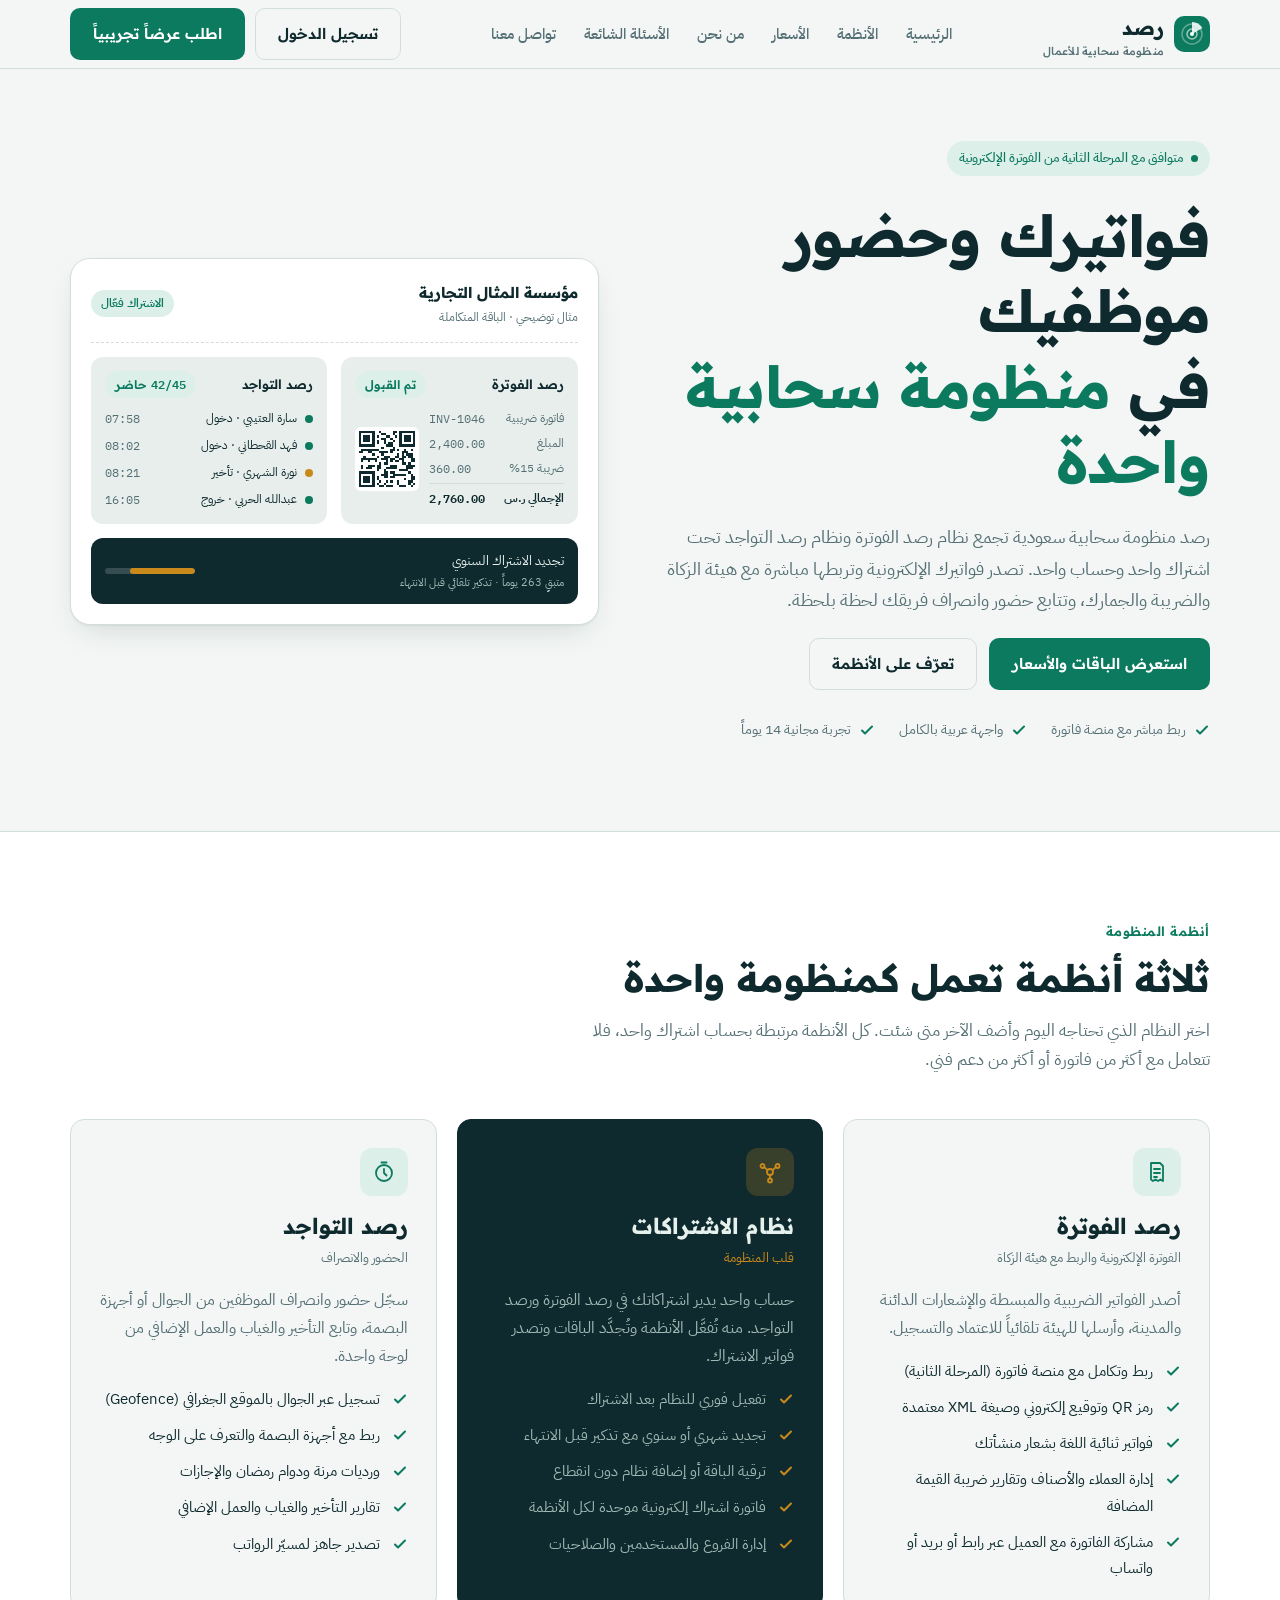
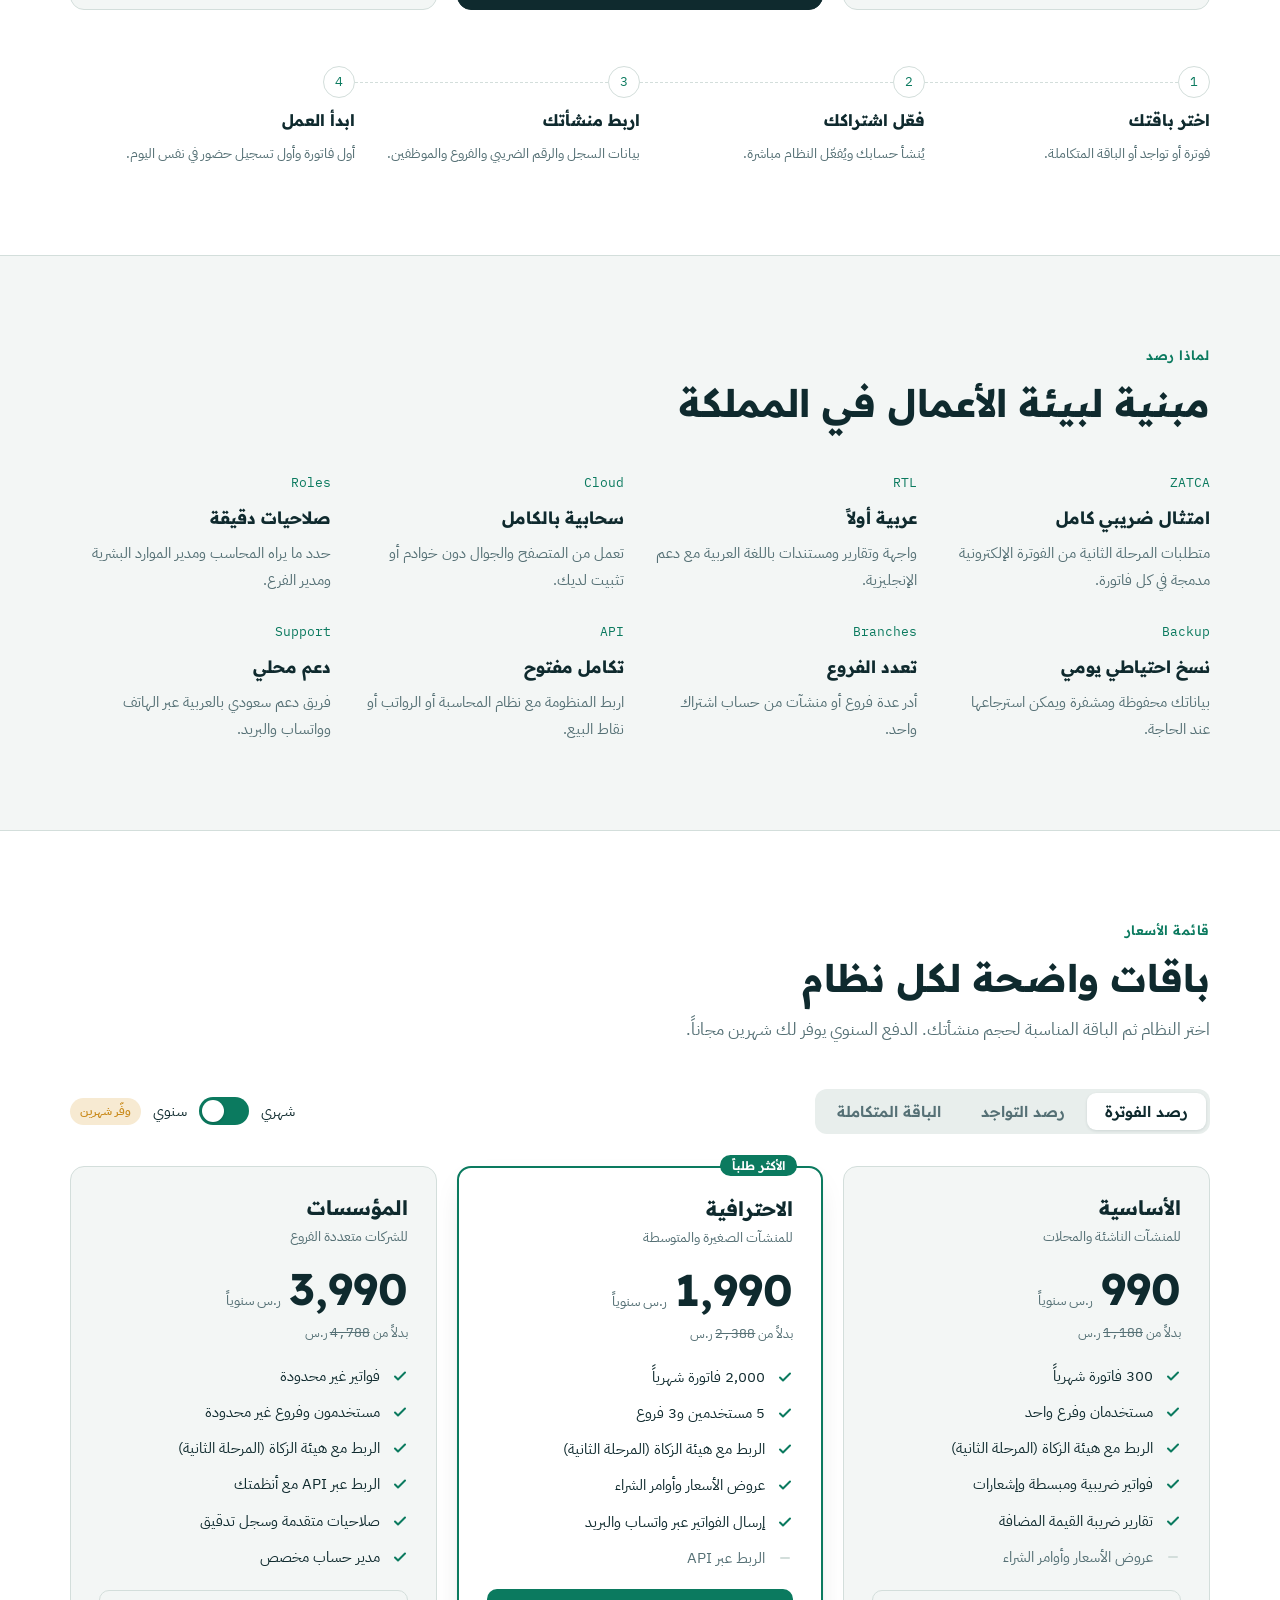
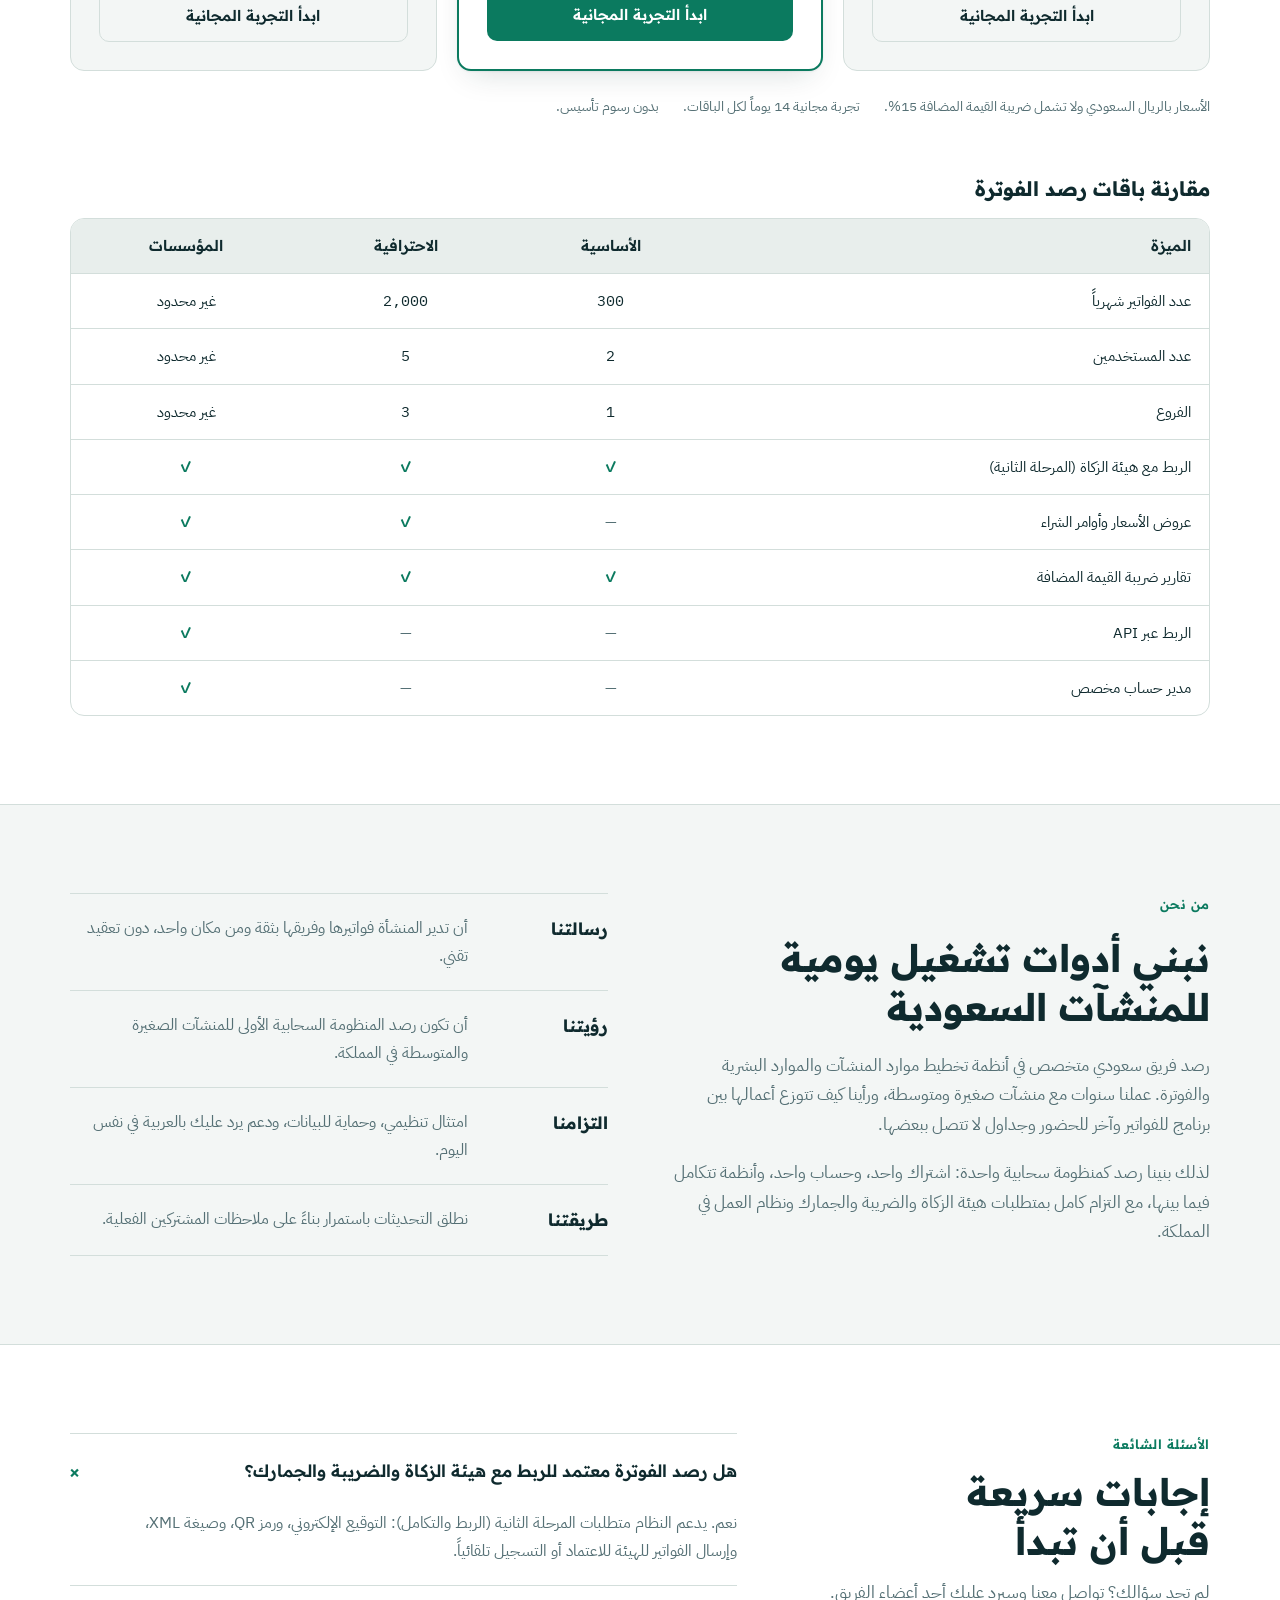
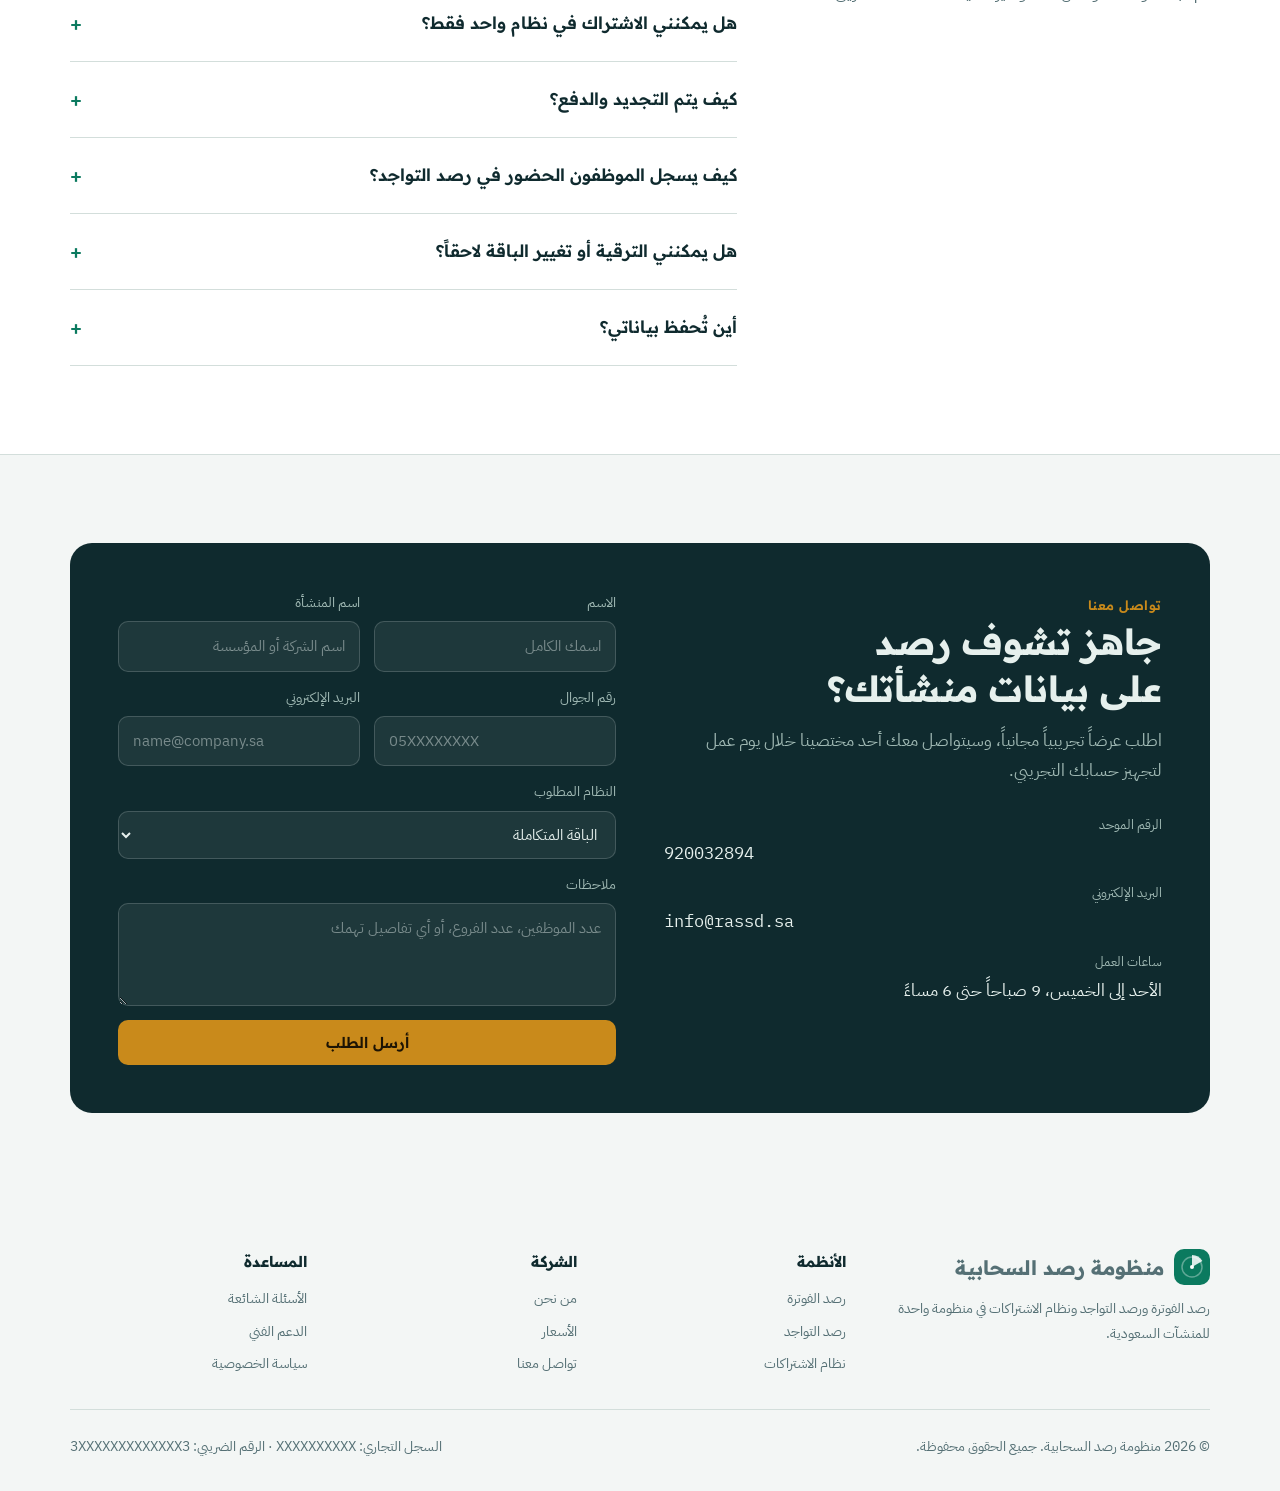
==== commit 2088b419: "Use official Rassd contact number and email on landing page Co-Authored-By: Claude Opus 5.5 <noreply" ====
--- a/rasd_landing/index.html
+++ b/rasd_landing/index.html
@@ -591,8 +591,8 @@
           <h2>جاهز تشوف رصد على بيانات منشأتك؟</h2>
           <p>اطلب عرضاً تجريبياً مجانياً، وسيتواصل معك أحد مختصينا خلال يوم عمل لتجهيز حسابك التجريبي.</p>
           <div class="contact-lines">
-            <div><small>الهاتف وواتساب</small><span class="num">+966 5X XXX XXXX</span></div>
-            <div><small>البريد الإلكتروني</small><span class="num">sales@rasd.sa</span></div>
+            <div><small>الرقم الموحد</small><span class="num">920032894</span></div>
+            <div><small>البريد الإلكتروني</small><span class="num">info@rassd.sa</span></div>
             <div><small>ساعات العمل</small><span>الأحد إلى الخميس، 9 صباحاً حتى 6 مساءً</span></div>
           </div>
         </div>
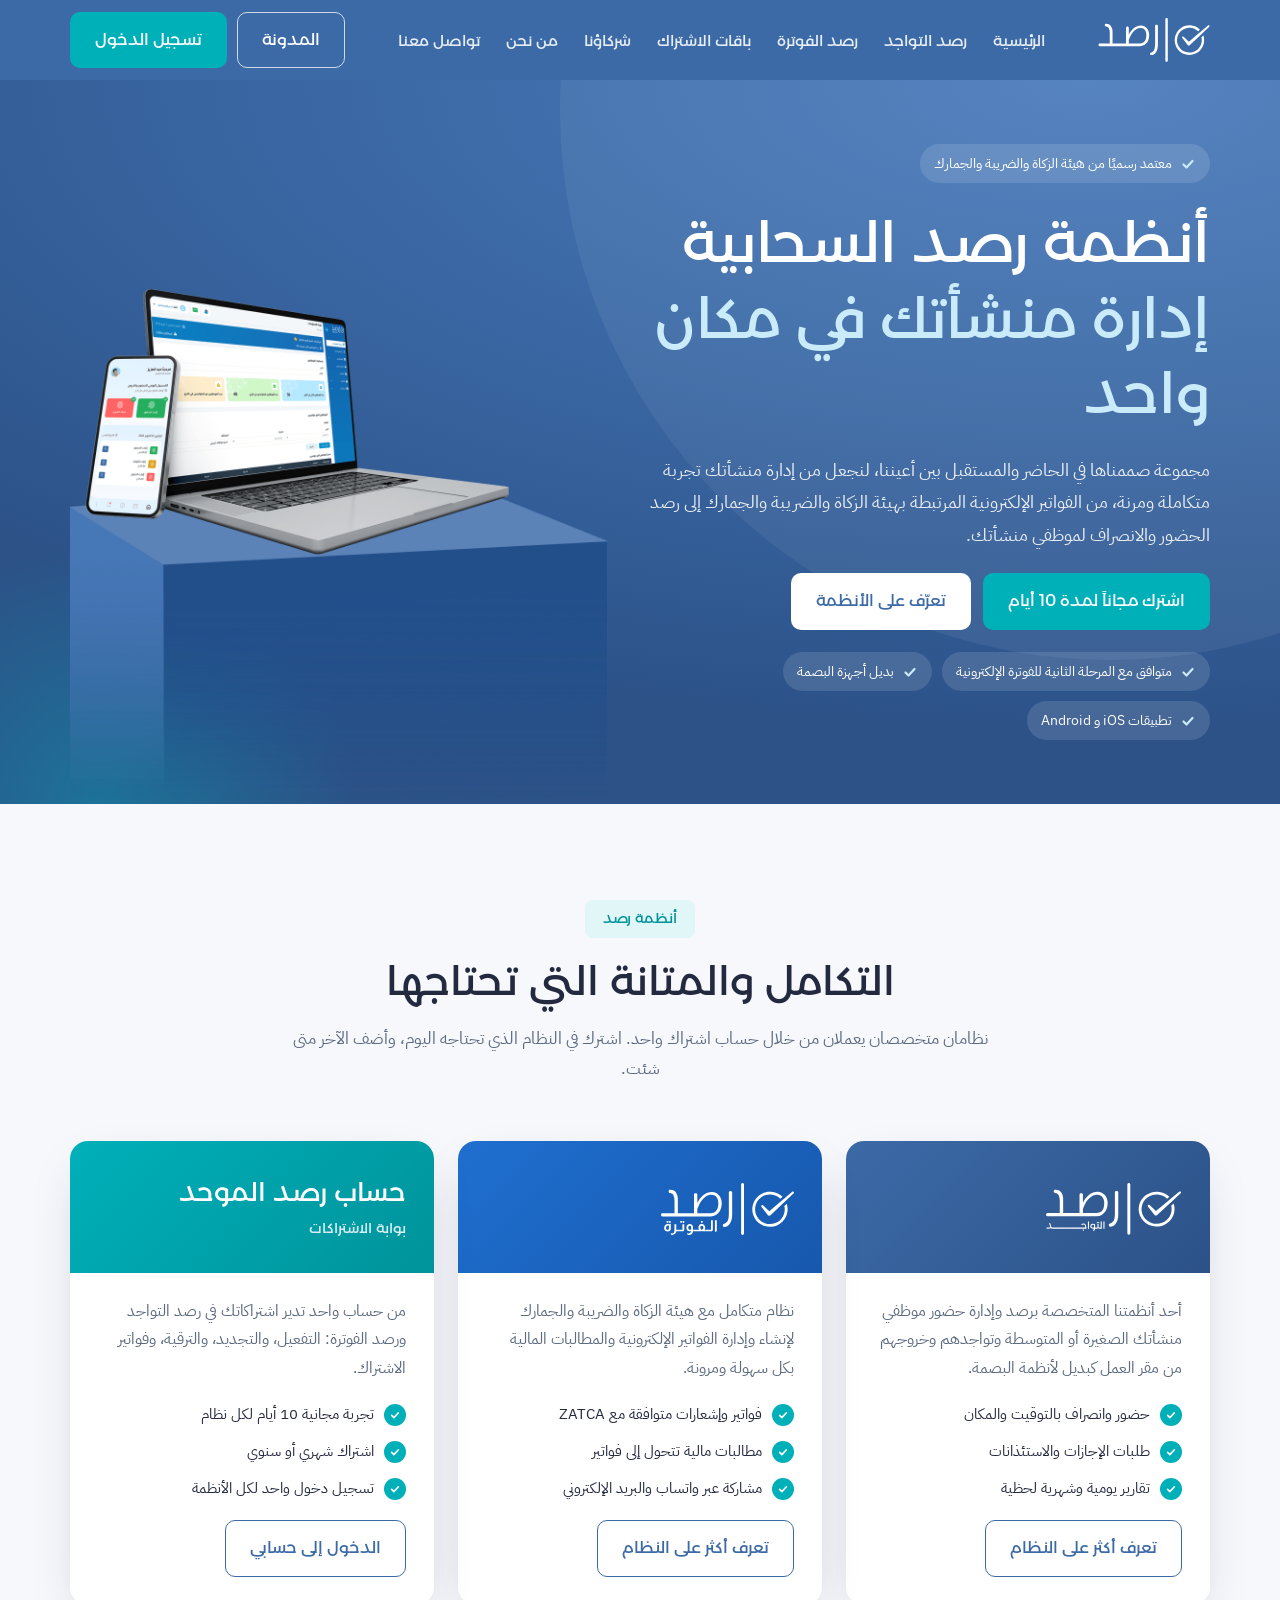
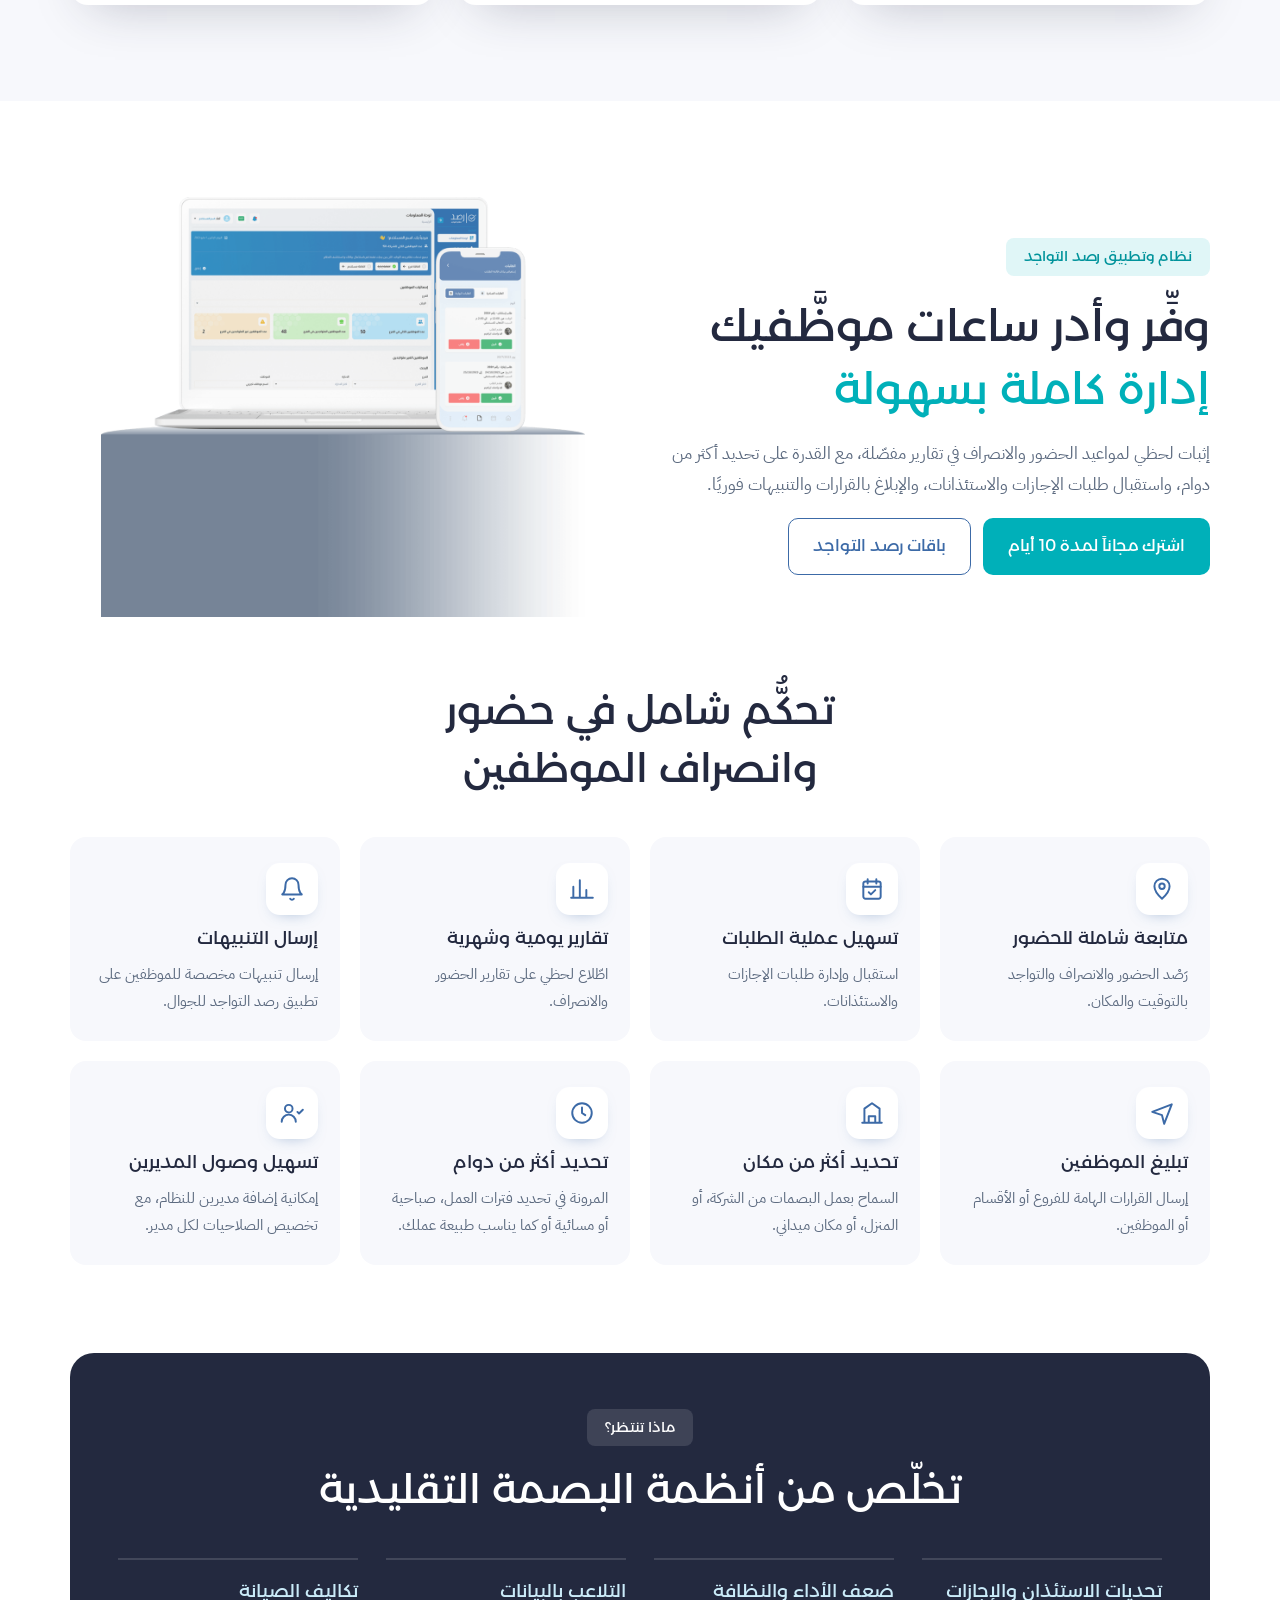
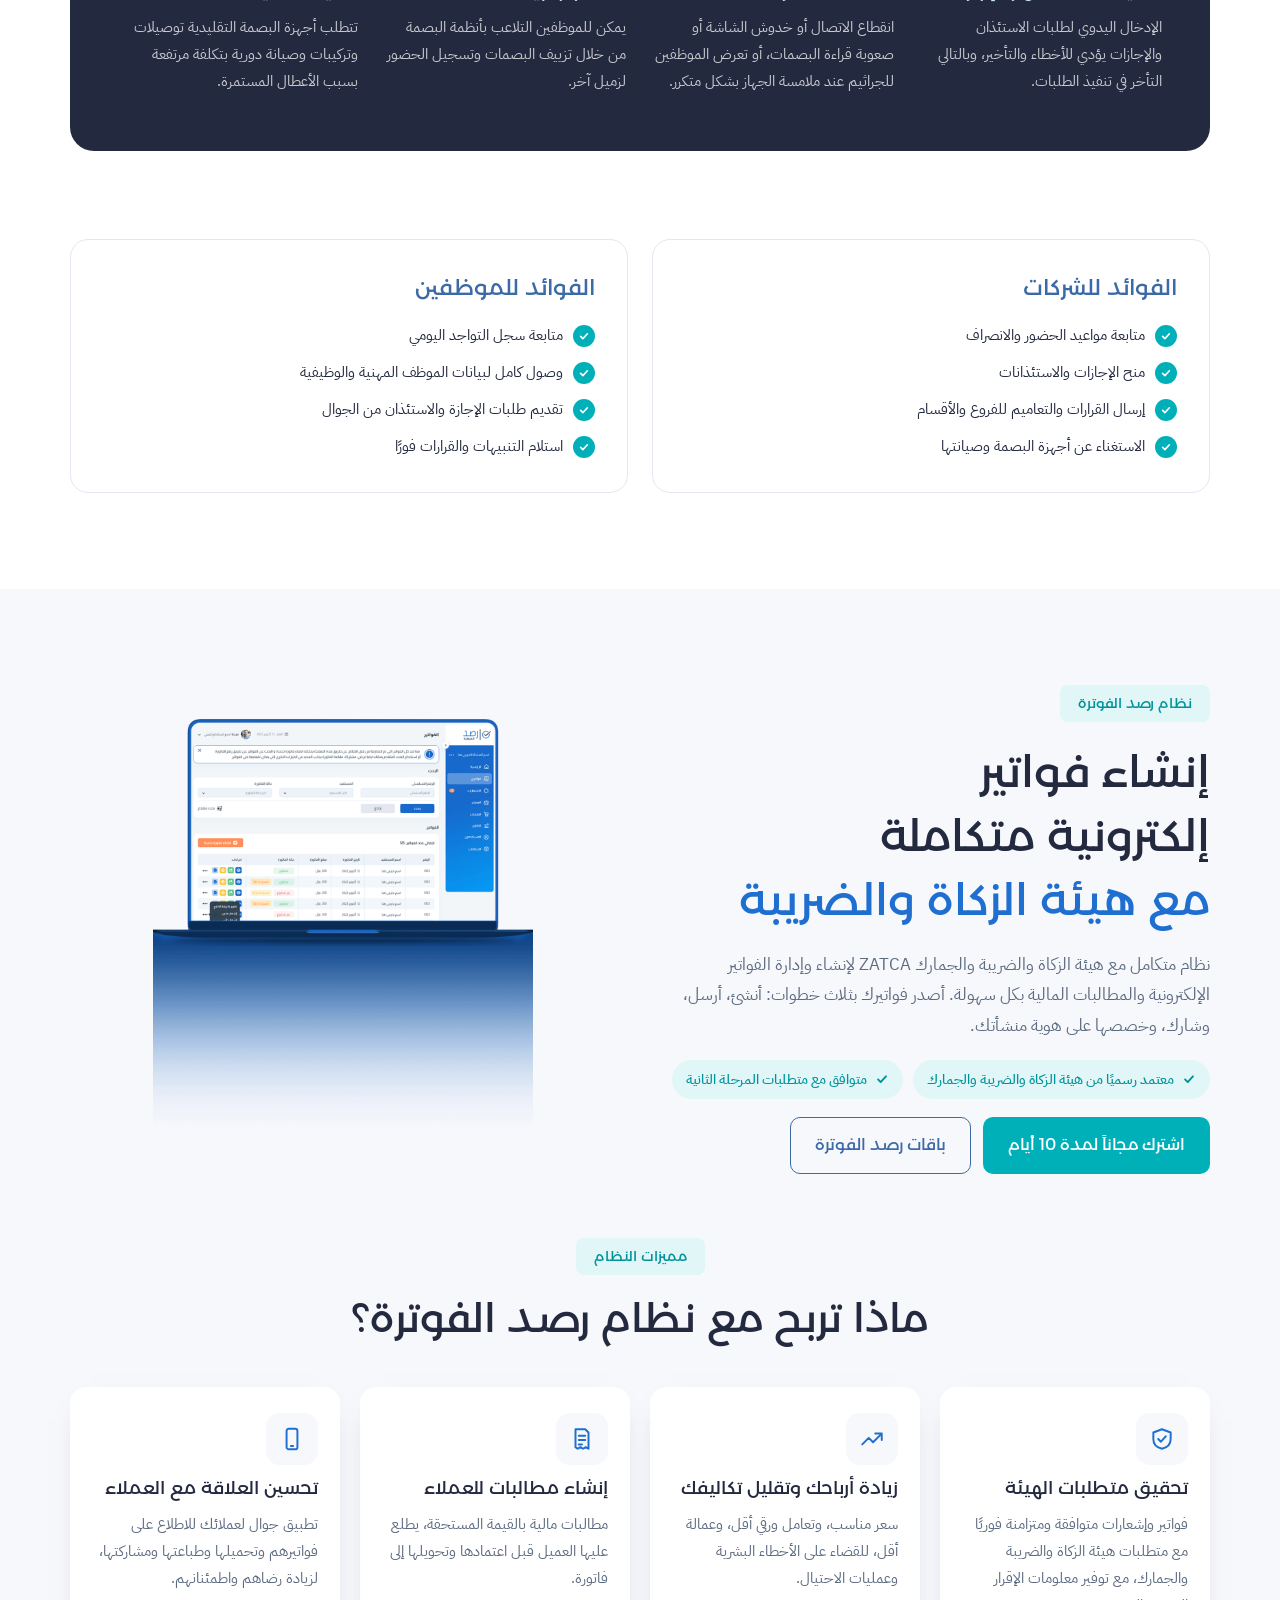
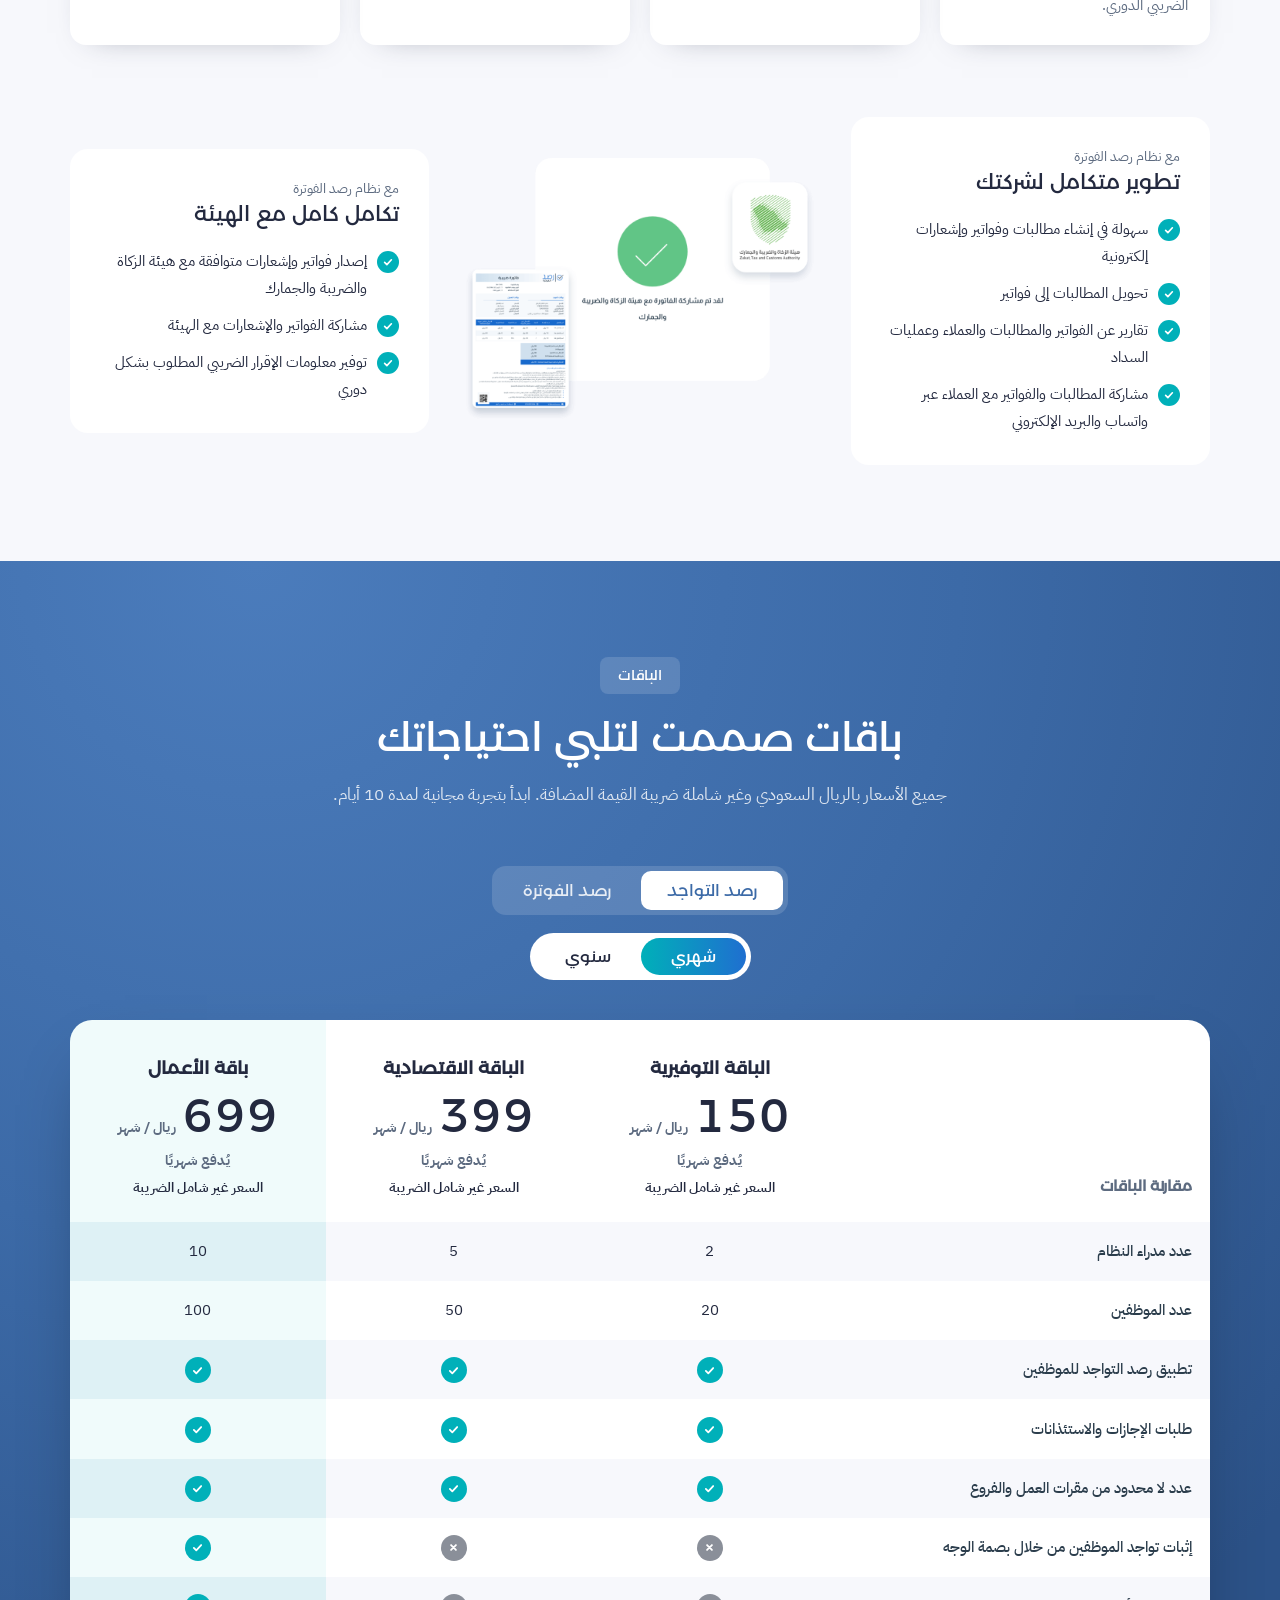
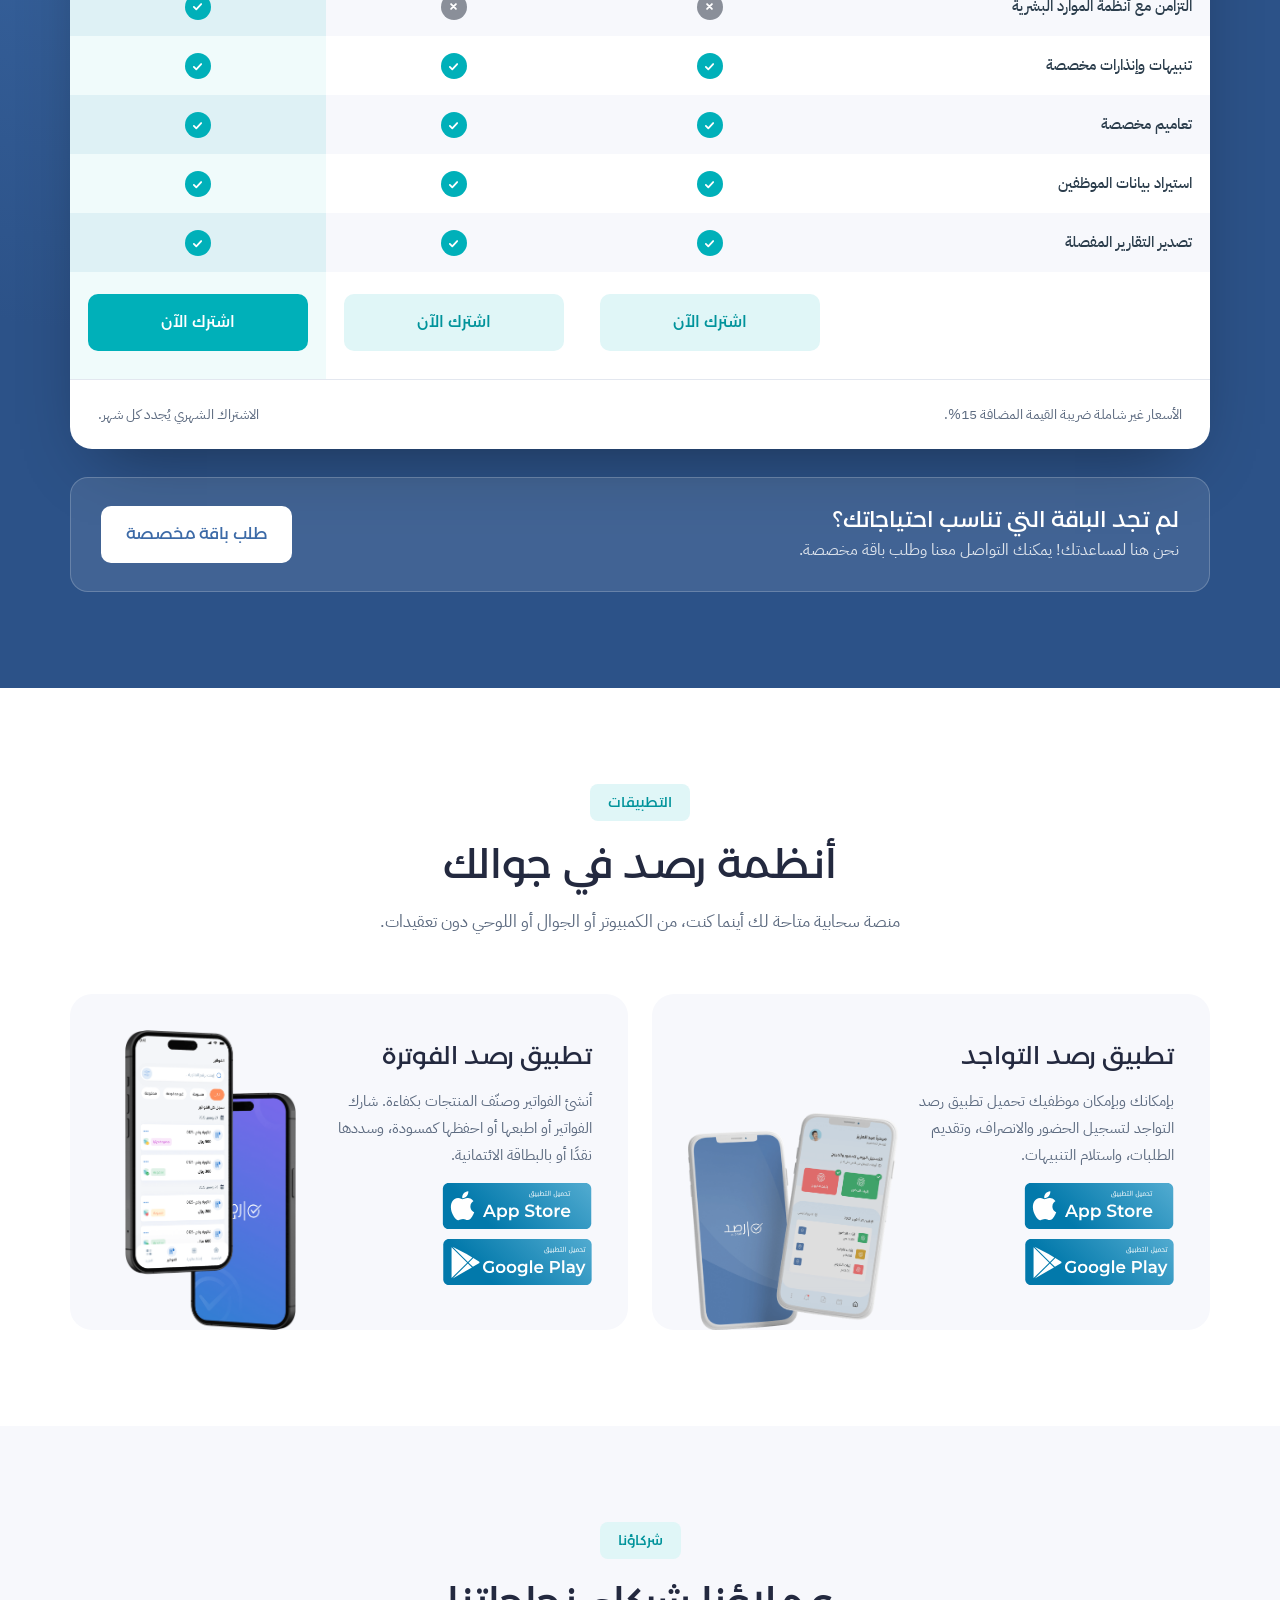
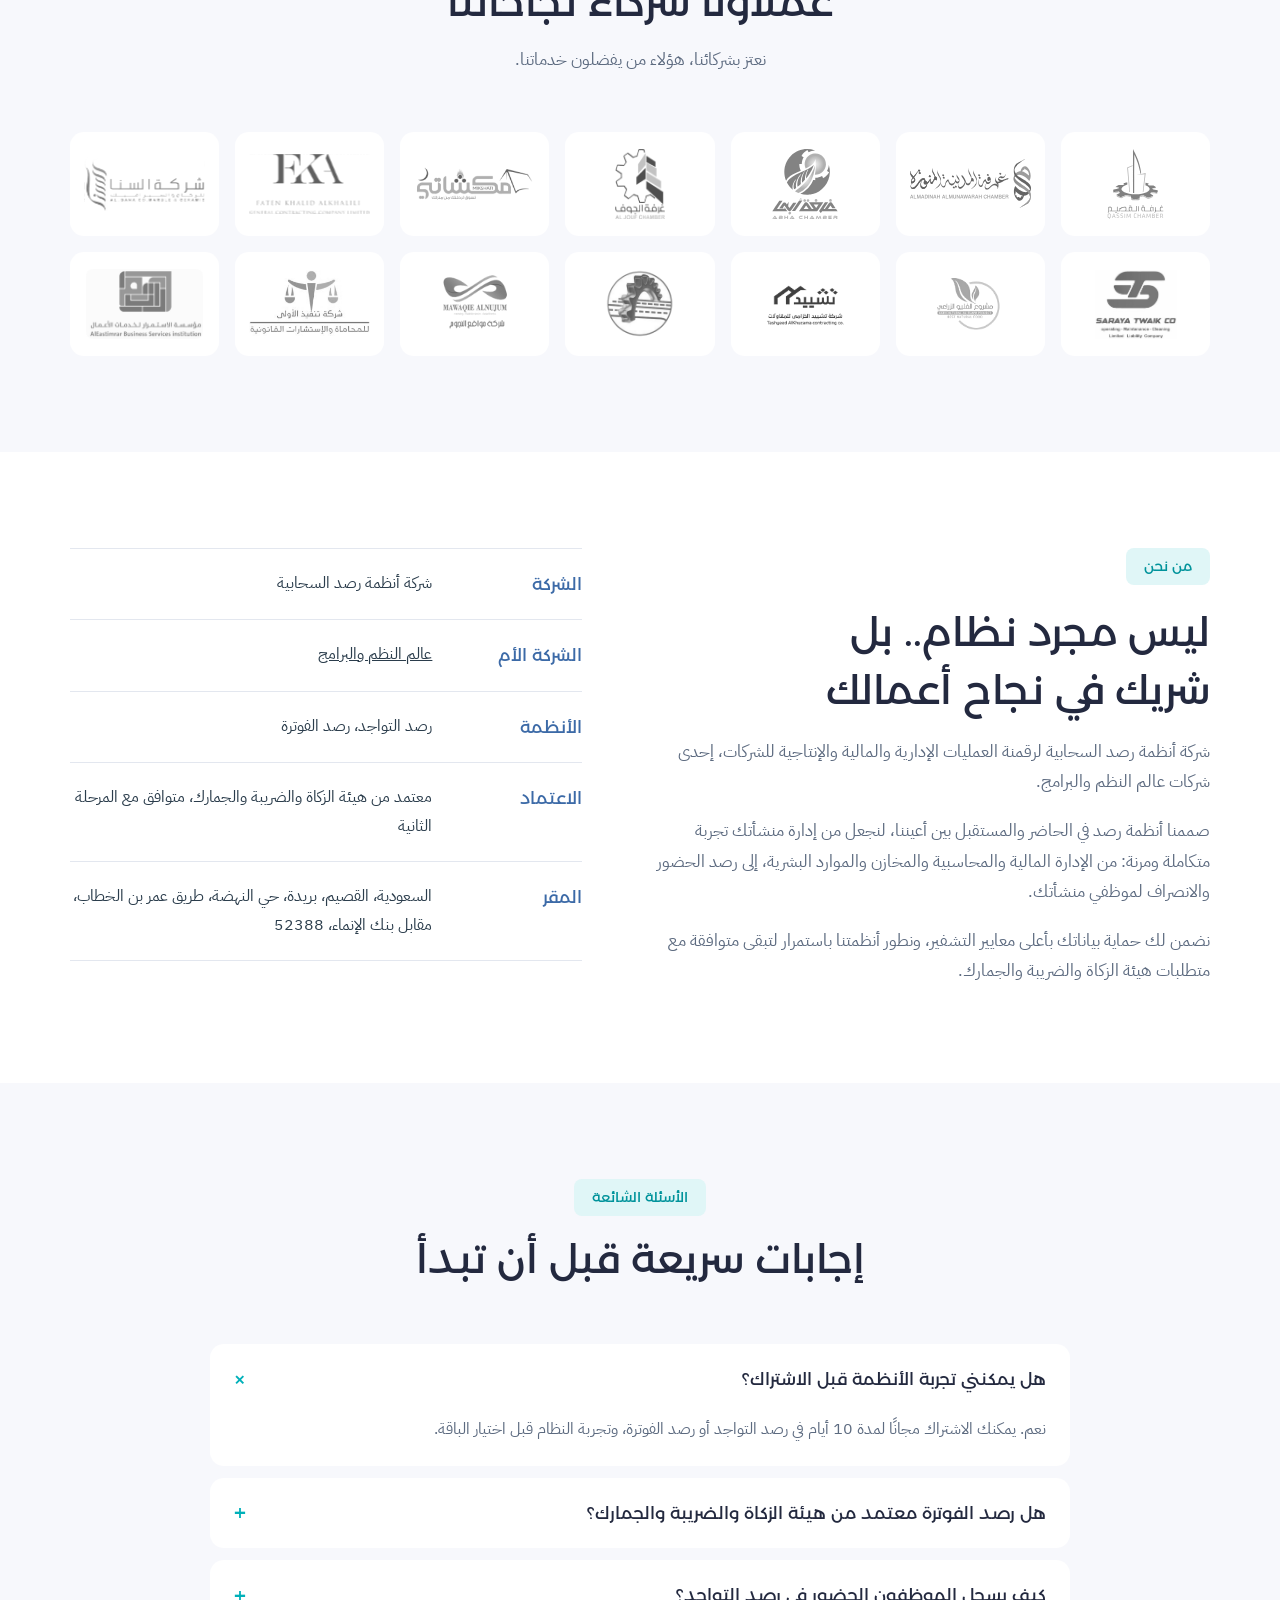
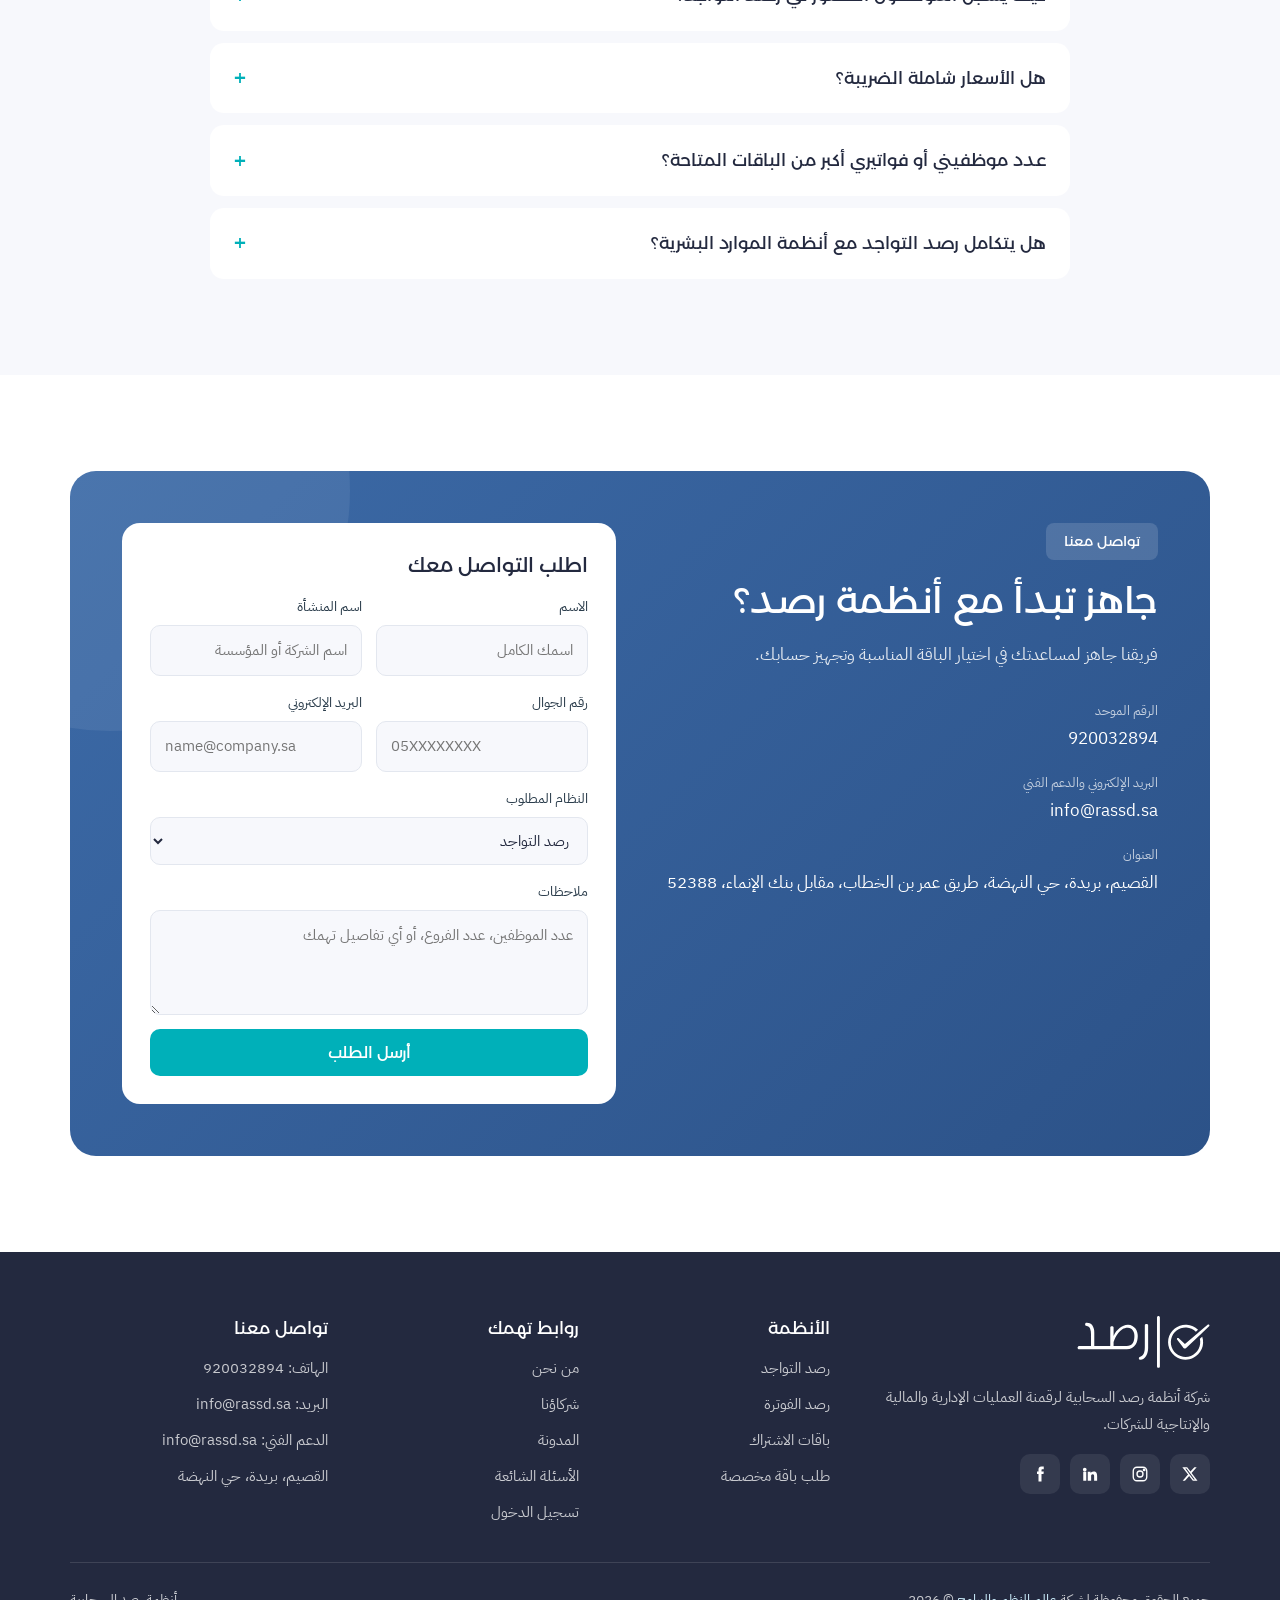
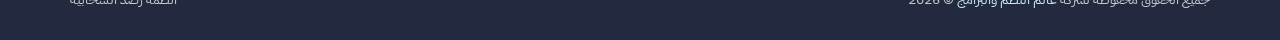
==== commit 3a79a637: "Rebuild Rassd landing page with official brand, content, and pricing from rassd.sa Co-Authored-By: C" ====
--- a/rasd_landing/index.html
+++ b/rasd_landing/index.html
@@ -3,313 +3,338 @@
 <head>
 <meta charset="utf-8">
 <meta name="viewport" content="width=device-width, initial-scale=1, viewport-fit=cover">
-<title>منظومة رصد السحابية</title>
-<meta name="description" content="منظومة رصد السحابية: رصد الفوترة للفواتير الإلكترونية المرتبطة بهيئة الزكاة والضريبة والجمارك، ورصد التواجد للحضور والانصراف، تحت اشتراك واحد.">
+<title>أنظمة رصد السحابية</title>
+<meta name="description" content="أنظمة رصد السحابية: رصد التواجد لإدارة حضور وانصراف الموظفين، ورصد الفوترة للفواتير الإلكترونية المعتمدة من هيئة الزكاة والضريبة والجمارك.">
+<meta name="theme-color" content="#3c6aa7">
 <link rel="preconnect" href="https://fonts.googleapis.com">
 <link rel="preconnect" href="https://fonts.gstatic.com" crossorigin>
-<link rel="stylesheet" href="https://fonts.googleapis.com/css2?family=Readex+Pro:wght@400;500;600;700&family=IBM+Plex+Sans+Arabic:wght@400;500;600&family=IBM+Plex+Mono:wght@500&display=swap">
+<link rel="stylesheet" href="https://fonts.googleapis.com/css2?family=IBM+Plex+Sans+Arabic:wght@400;500;600;700&display=swap">
 <style>
-/* Layout: sticky header → split hero (thesis + live "platform" panel) → systems trio around the subscription hub → pricing with system tabs → about → FAQ → contact → footer. */
+@font-face {
+  font-family: "Montserrat-Arabic";
+  src: url("assets/fonts/Montserrat-Arabic-Regular.woff2") format("woff2");
+  font-weight: 400; font-style: normal; font-display: swap;
+}
+/* Layout: blue brand hero → systems overview → رصد التواجد section → رصد الفوترة section → pricing matrix (tabs per system) → apps → partners → about → FAQ → contact → footer.
+   Brand taken from rassd.sa: blue #3C6AA7, teal #00B0B9, ink #23293F, soft #F7F8FC, Montserrat Arabic. Single light theme by choice, matching the brand site. */
 :root {
-  --bg: #f3f6f5;
-  --surface: #ffffff;
-  --surface-2: #e8eeec;
-  --ink: #0f2a2e;
-  --muted: #557075;
-  --line: #d3dedb;
-  --brand: #0b7a5f;
-  --brand-ink: #ffffff;
-  --brand-soft: #dcefe8;
-  --signal: #c98a1b;
-  --signal-soft: #f7ead2;
-  --deep: #0f2a2e;
-  --deep-fg: #e6f0ed;
-  --deep-muted: #9fb8b3;
-  --shadow: 0 1px 2px rgba(15,42,46,.06), 0 12px 32px -12px rgba(15,42,46,.18);
-  --f-display: "Readex Pro", "IBM Plex Sans Arabic", system-ui, sans-serif;
-  --f-body: "IBM Plex Sans Arabic", "Segoe UI", Tahoma, system-ui, sans-serif;
-  --f-mono: "IBM Plex Mono", ui-monospace, Menlo, Consolas, monospace;
-  --radius: 14px;
+  --blue: #3c6aa7;
+  --blue-deep: #2c5288;
+  --blue-bright: #1f6fd0;
+  --teal: #00b0b9;
+  --teal-deep: #00939b;
+  --teal-soft: #e0f6f7;
+  --sky: #caebf9;
+  --ink: #23293f;
+  --slate: #2b3d4c;
+  --muted: #5d6b80;
+  --line: #e3e7ef;
+  --soft: #f7f8fc;
+  --white: #ffffff;
+  --no: #8a8f99;
+  --shadow: 0 18px 50px -20px rgba(35, 41, 63, .28);
+  --f-brand: "Montserrat-Arabic", "IBM Plex Sans Arabic", Tahoma, system-ui, sans-serif;
+  --f-body: "IBM Plex Sans Arabic", "Montserrat-Arabic", Tahoma, system-ui, sans-serif;
   --wrap: 1180px;
+  --radius: 18px;
+  color-scheme: light;
 }
-@media (prefers-color-scheme: dark) {
-  :root:not([data-theme="light"]) {
-    --bg: #0b1a1c; --surface: #11262a; --surface-2: #16302f; --ink: #e4eeeb; --muted: #93aca8;
-    --line: #23403f; --brand: #2fb38c; --brand-ink: #062019; --brand-soft: #143a31;
-    --signal: #e6ac48; --signal-soft: #3a2f17; --deep: #071214; --deep-fg: #e4eeeb; --deep-muted: #8aa39f;
-    --shadow: 0 1px 2px rgba(0,0,0,.3), 0 12px 32px -12px rgba(0,0,0,.6);
-    color-scheme: dark;
-  }
-}
-:root[data-theme="dark"] {
-  --bg: #0b1a1c; --surface: #11262a; --surface-2: #16302f; --ink: #e4eeeb; --muted: #93aca8;
-  --line: #23403f; --brand: #2fb38c; --brand-ink: #062019; --brand-soft: #143a31;
-  --signal: #e6ac48; --signal-soft: #3a2f17; --deep: #071214; --deep-fg: #e4eeeb; --deep-muted: #8aa39f;
-  --shadow: 0 1px 2px rgba(0,0,0,.3), 0 12px 32px -12px rgba(0,0,0,.6);
-  color-scheme: dark;
-}
 
 *, *::before, *::after { box-sizing: border-box; }
-html { scroll-behavior: smooth; }
+html { scroll-behavior: smooth; scroll-padding-top: 84px; }
 @media (prefers-reduced-motion: reduce) { html { scroll-behavior: auto; } *, *::before, *::after { animation: none !important; transition: none !important; } }
-body { margin: 0; background: var(--bg); color: var(--ink); font-family: var(--f-body); font-size: 16px; line-height: 1.75; -webkit-font-smoothing: antialiased; }
-img { max-width: 100%; }
+body { margin: 0; background: var(--white); color: var(--ink); font-family: var(--f-body); font-size: 16px; line-height: 1.8; -webkit-font-smoothing: antialiased; }
+img { max-width: 100%; height: auto; display: block; }
 [hidden] { display: none !important; }
 a { color: inherit; }
-h1, h2, h3 { font-family: var(--f-display); line-height: 1.3; margin: 0; text-wrap: balance; }
+h1, h2, h3, h4 { font-family: var(--f-brand); font-weight: 400; line-height: 1.45; margin: 0; text-wrap: balance; }
 p { margin: 0; }
-.num { font-family: var(--f-mono); font-variant-numeric: tabular-nums; direction: ltr; unicode-bidi: isolate; }
-:focus-visible { outline: 2px solid var(--brand); outline-offset: 3px; border-radius: 6px; }
+.num { font-variant-numeric: tabular-nums; }
+:focus-visible { outline: 3px solid var(--teal); outline-offset: 3px; border-radius: 8px; }
 
 .wrap { max-width: var(--wrap); margin-inline: auto; padding-inline: 20px; }
-section { padding-block: 88px; }
-.eyebrow { font-family: var(--f-display); font-size: 13px; font-weight: 600; letter-spacing: .04em; color: var(--brand); }
-.section-head { display: grid; gap: 12px; max-width: 640px; margin-bottom: 44px; }
-.section-head h2 { font-size: clamp(26px, 3.4vw, 38px); font-weight: 700; }
-.section-head p { color: var(--muted); font-size: 17px; }
-
-.btn { display: inline-flex; align-items: center; justify-content: center; gap: 8px; font-family: var(--f-display); font-weight: 600; font-size: 15px; padding: 12px 22px; border-radius: 10px; border: 1px solid transparent; text-decoration: none; cursor: pointer; transition: transform .15s ease, background-color .15s ease, border-color .15s ease; }
-.btn:hover { transform: translateY(-1px); }
-.btn-primary { background: var(--brand); color: var(--brand-ink); }
-.btn-ghost { background: transparent; color: var(--ink); border-color: var(--line); }
-.btn-ghost:hover { border-color: var(--brand); }
+section { padding-block: 96px; }
+.chip { display: inline-block; justify-self: center; font-family: var(--f-brand); font-size: 14px; padding: 6px 18px; border-radius: 8px; background: var(--teal-soft); color: var(--teal-deep); }
+.on-blue .chip { background: rgba(255,255,255,.14); color: var(--white); }
+.head { display: grid; gap: 14px; text-align: center; justify-items: center; max-width: 720px; margin: 0 auto 56px; }
+.head h2 { font-size: clamp(26px, 3.6vw, 40px); }
+.head p { color: var(--muted); font-size: 17px; }
+.on-blue .head p { color: rgba(255,255,255,.82); }
+
+.btn { display: inline-flex; align-items: center; justify-content: center; gap: 8px; font-family: var(--f-brand); font-size: 16px; padding: 13px 24px; border-radius: 10px; border: 1.5px solid transparent; text-decoration: none; cursor: pointer; transition: transform .15s ease, background-color .15s ease, color .15s ease, border-color .15s ease; white-space: nowrap; }
+.btn:hover { transform: translateY(-2px); }
+.btn-teal { background: var(--teal); color: var(--white); }
+.btn-teal:hover { background: var(--teal-deep); }
+.btn-white { background: var(--white); color: var(--blue); }
+.btn-line { border-color: rgba(255,255,255,.75); color: var(--white); background: transparent; }
+.btn-line:hover { background: rgba(255,255,255,.1); }
+.btn-soft { background: var(--teal-soft); color: var(--teal-deep); }
+.btn-soft:hover { background: var(--teal); color: var(--white); }
+.btn-outline { border-color: var(--blue); color: var(--blue); background: transparent; }
+.btn-outline:hover { background: var(--blue); color: var(--white); }
 
 /* Header */
-.site-header { position: sticky; top: env(safe-area-inset-top, 0px); z-index: 20; background: color-mix(in srgb, var(--bg) 88%, transparent); backdrop-filter: blur(10px); border-bottom: 1px solid var(--line); }
-.site-header .wrap { display: flex; align-items: center; justify-content: space-between; gap: 16px; height: 68px; }
-.logo { display: flex; align-items: center; gap: 10px; text-decoration: none; font-family: var(--f-display); font-weight: 700; font-size: 20px; }
-.logo small { display: block; font-size: 11px; font-weight: 500; color: var(--muted); letter-spacing: .02em; line-height: 1.2; }
-.logo-mark { width: 36px; height: 36px; flex: none; }
-.nav { display: flex; align-items: center; gap: 28px; }
-.nav a { text-decoration: none; font-size: 15px; color: var(--muted); font-weight: 500; }
-.nav a:hover { color: var(--ink); }
-.header-cta { display: flex; gap: 10px; align-items: center; }
-.menu-btn { display: none; background: none; border: 1px solid var(--line); border-radius: 10px; width: 42px; height: 42px; color: var(--ink); cursor: pointer; }
-.mobile-nav { border-top: 1px solid var(--line); background: var(--bg); }
-.mobile-nav .wrap { display: grid; gap: 4px; padding-block: 12px; }
-.mobile-nav a { text-decoration: none; padding: 10px 0; font-weight: 500; }
+.site-header { position: sticky; top: env(safe-area-inset-top, 0px); z-index: 30; background: var(--blue); color: var(--white); transition: box-shadow .2s; }
+.site-header.scrolled { box-shadow: 0 8px 24px -12px rgba(0,0,0,.35); }
+.site-header .wrap { display: flex; align-items: center; justify-content: space-between; gap: 20px; height: 80px; }
+.logo { display: flex; align-items: center; flex: none; }
+.logo img { height: 44px; width: auto; filter: brightness(0) invert(1); }
+.nav { display: flex; align-items: center; gap: 26px; }
+.nav a { text-decoration: none; font-family: var(--f-brand); font-size: 15px; color: rgba(255,255,255,.88); }
+.nav a:hover { color: var(--white); }
+.header-cta { display: flex; align-items: center; gap: 10px; }
+.menu-btn { display: none; background: transparent; border: 1.5px solid rgba(255,255,255,.5); border-radius: 10px; width: 44px; height: 44px; color: var(--white); cursor: pointer; }
+.mobile-nav { background: var(--blue-deep); }
+.mobile-nav .wrap { display: grid; gap: 2px; padding-block: 10px 18px; }
+.mobile-nav a { text-decoration: none; padding: 10px 0; font-family: var(--f-brand); color: var(--white); border-bottom: 1px solid rgba(255,255,255,.1); }
 
 /* Hero */
-.hero { padding-block: 72px 88px; overflow: hidden; }
-.hero .wrap { display: grid; grid-template-columns: 1.05fr 1fr; gap: 56px; align-items: center; }
-.hero-copy { display: grid; gap: 22px; min-width: 0; }
-.badge { justify-self: start; display: inline-flex; align-items: center; gap: 8px; font-size: 13px; font-weight: 500; padding: 6px 12px; border-radius: 999px; background: var(--brand-soft); color: var(--brand); }
-.badge .dot { width: 7px; height: 7px; border-radius: 50%; background: var(--brand); box-shadow: 0 0 0 0 var(--brand); animation: ping 2.4s infinite; }
-@keyframes ping { 0% { box-shadow: 0 0 0 0 color-mix(in srgb, var(--brand) 60%, transparent); } 70%, 100% { box-shadow: 0 0 0 8px transparent; } }
-.hero h1 { font-size: clamp(34px, 5vw, 58px); font-weight: 700; letter-spacing: -.01em; }
-.hero h1 em { font-style: normal; color: var(--brand); }
-.hero .lead { font-size: 18px; color: var(--muted); max-width: 34em; }
+.hero { position: relative; overflow: hidden; background: radial-gradient(120% 90% at 85% 0%, #4b7cbc 0%, var(--blue) 45%, var(--blue-deep) 100%); color: var(--white); padding-block: 64px 0; }
+.hero::before { content: ""; position: absolute; width: 1100px; height: 1100px; border-radius: 50%; inset-inline-start: -380px; top: -520px; background: rgba(255,255,255,.06); pointer-events: none; }
+.hero::after { content: ""; position: absolute; width: 520px; height: 520px; border-radius: 50%; inset-inline-end: -160px; bottom: -260px; background: radial-gradient(circle, rgba(0,176,185,.35), transparent 70%); pointer-events: none; }
+.hero .wrap { position: relative; z-index: 1; display: grid; grid-template-columns: 1.05fr 1fr; gap: 40px; align-items: center; }
+.hero-copy { display: grid; gap: 22px; min-width: 0; padding-bottom: 64px; }
+.hero h1 { font-size: clamp(34px, 5vw, 56px); line-height: 1.35; }
+.hero h1 span { color: var(--sky); }
+.hero .lead { font-size: 18px; color: rgba(255,255,255,.88); max-width: 36em; }
 .hero-actions { display: flex; flex-wrap: wrap; gap: 12px; }
-.trust { display: flex; flex-wrap: wrap; gap: 10px 24px; color: var(--muted); font-size: 14px; padding-top: 6px; }
-.trust span { display: inline-flex; align-items: center; gap: 8px; }
-.trust svg { color: var(--brand); flex: none; }
-
-/* Hero panel: one subscription feeding two systems */
-.panel { position: relative; background: var(--surface); border: 1px solid var(--line); border-radius: 20px; box-shadow: var(--shadow); padding: 20px; display: grid; gap: 14px; min-width: 0; }
-.panel-top { display: flex; align-items: center; justify-content: space-between; gap: 12px; padding-bottom: 14px; border-bottom: 1px dashed var(--line); }
-.panel-top b { font-family: var(--f-display); font-size: 15px; }
-.panel-top .muted { font-size: 12px; color: var(--muted); }
-.pill { font-size: 12px; font-weight: 600; padding: 3px 10px; border-radius: 999px; white-space: nowrap; }
-.pill-ok { background: var(--brand-soft); color: var(--brand); }
-.pill-warn { background: var(--signal-soft); color: var(--signal); }
-.panel-grid { display: grid; grid-template-columns: 1fr 1fr; gap: 14px; }
-.mini { background: var(--surface-2); border-radius: 12px; padding: 14px; display: grid; gap: 10px; align-content: start; min-width: 0; }
-.mini h4 { margin: 0; font-family: var(--f-display); font-size: 13px; font-weight: 600; display: flex; justify-content: space-between; align-items: center; gap: 8px; }
-.inv { display: grid; grid-template-columns: 1fr auto; gap: 10px; align-items: center; }
-.inv-lines { display: grid; gap: 4px; font-size: 12px; color: var(--muted); }
-.inv-lines div { display: flex; justify-content: space-between; gap: 8px; }
-.inv-lines .total { color: var(--ink); font-weight: 600; border-top: 1px solid var(--line); padding-top: 4px; }
-.qr { width: 64px; height: 64px; background: var(--surface); border-radius: 6px; padding: 4px; }
-.qr canvas { width: 100%; height: 100%; display: block; image-rendering: pixelated; }
-.log { display: grid; gap: 6px; font-size: 12px; }
-.log div { display: grid; grid-template-columns: auto 1fr auto; gap: 8px; align-items: center; }
-.log i { width: 8px; height: 8px; border-radius: 50%; background: var(--brand); }
-.log i.late { background: var(--signal); }
-.log .t { color: var(--muted); }
-.renew { display: flex; align-items: center; justify-content: space-between; gap: 12px; background: var(--deep); color: var(--deep-fg); border-radius: 12px; padding: 12px 14px; font-size: 13px; }
-.renew small { color: var(--deep-muted); display: block; font-size: 11px; }
-.bar { height: 6px; border-radius: 6px; background: color-mix(in srgb, var(--deep-fg) 18%, transparent); overflow: hidden; min-width: 90px; }
-.bar span { display: block; height: 100%; width: 72%; background: var(--signal); border-radius: inherit; }
-
-/* Systems */
-.systems { background: var(--surface); border-block: 1px solid var(--line); }
-.sys-grid { display: grid; grid-template-columns: repeat(3, 1fr); gap: 20px; }
-.sys { border: 1px solid var(--line); border-radius: var(--radius); padding: 28px; display: grid; gap: 16px; align-content: start; background: var(--bg); min-width: 0; }
-.sys.hub { background: var(--deep); color: var(--deep-fg); border-color: var(--deep); }
-.sys.hub p, .sys.hub li { color: var(--deep-muted); }
-.sys-ico { width: 48px; height: 48px; border-radius: 12px; display: grid; place-items: center; background: var(--brand-soft); color: var(--brand); }
-.sys.hub .sys-ico { background: color-mix(in srgb, var(--signal) 22%, transparent); color: var(--signal); }
-.sys h3 { font-size: 22px; font-weight: 700; }
-.sys .tag { font-size: 13px; color: var(--muted); margin-top: -10px; }
-.sys.hub .tag { color: var(--signal); }
-.sys p { color: var(--muted); }
-.sys ul { list-style: none; margin: 0; padding: 0; display: grid; gap: 10px; }
-.sys li { display: grid; grid-template-columns: 18px 1fr; gap: 10px; font-size: 15px; }
-.sys li svg { margin-top: 5px; color: var(--brand); }
-.sys.hub li svg { color: var(--signal); }
-
-/* How it connects */
-.flow { display: grid; grid-template-columns: repeat(4, 1fr); gap: 0; margin-top: 56px; counter-reset: step; }
-.step { position: relative; padding-inline-end: 24px; display: grid; gap: 8px; align-content: start; }
-.step::before { counter-increment: step; content: counter(step); font-family: var(--f-mono); font-size: 13px; width: 32px; height: 32px; border-radius: 50%; display: grid; place-items: center; background: var(--surface); border: 1px solid var(--line); color: var(--brand); position: relative; z-index: 1; }
-.step::after { content: ""; position: absolute; top: 16px; inset-inline-start: 32px; inset-inline-end: 0; border-top: 1px dashed var(--line); }
-.step:last-child::after { display: none; }
-.step b { font-family: var(--f-display); font-size: 16px; }
-.step span { color: var(--muted); font-size: 14px; }
-
-/* Features strip */
-.feat-grid { display: grid; grid-template-columns: repeat(4, 1fr); gap: 28px 32px; }
-.feat { display: grid; gap: 8px; align-content: start; }
-.feat b { font-family: var(--f-display); font-size: 17px; }
-.feat span { color: var(--muted); font-size: 15px; }
-.feat .k { font-family: var(--f-mono); color: var(--brand); font-size: 13px; }
+.marks { display: flex; flex-wrap: wrap; gap: 10px; }
+.mark { display: inline-flex; align-items: center; gap: 8px; font-size: 14px; padding: 7px 14px; border-radius: 999px; background: rgba(255,255,255,.12); }
+.mark svg { color: var(--sky); flex: none; }
+.hero-art { align-self: end; min-width: 0; }
+.hero-art img { width: 100%; max-width: 560px; margin-inline: auto; }
+
+/* Systems overview */
+.systems { background: var(--soft); }
+.sys-grid { display: grid; grid-template-columns: repeat(3, 1fr); gap: 24px; }
+.sys { background: var(--white); border-radius: var(--radius); box-shadow: var(--shadow); overflow: hidden; display: grid; grid-template-rows: auto 1fr; min-width: 0; }
+.sys-top { padding: 28px 28px 24px; color: var(--white); display: grid; gap: 6px; min-height: 132px; align-content: center; }
+.sys-top img { height: 52px; width: auto; }
+.sys-top small { font-family: var(--f-brand); font-size: 14px; opacity: .85; }
+.sys.twajd .sys-top { background: linear-gradient(135deg, var(--blue), var(--blue-deep)); }
+.sys.fawtara .sys-top { background: linear-gradient(135deg, var(--blue-bright), #1758ad); }
+.sys.hub .sys-top { background: linear-gradient(135deg, var(--teal), var(--teal-deep)); }
+.sys-top .hub-title { font-family: var(--f-brand); font-size: 26px; line-height: 1.3; }
+.sys-body { padding: 24px 28px 28px; display: grid; gap: 18px; grid-template-rows: auto 1fr auto; }
+.sys-body p { color: var(--muted); }
+.ticks { list-style: none; margin: 0; padding: 0; display: grid; gap: 10px; align-content: start; }
+.ticks li { display: grid; grid-template-columns: 22px 1fr; gap: 10px; font-size: 15px; }
+.tick { width: 22px; height: 22px; border-radius: 50%; background: var(--teal); color: var(--white); display: grid; place-items: center; margin-top: 3px; }
+.sys-body .btn { justify-self: start; }
+
+/* System detail sections */
+.detail-head { display: grid; grid-template-columns: 1fr 1fr; gap: 48px; align-items: center; margin-bottom: 64px; }
+.detail-head .copy { display: grid; gap: 18px; min-width: 0; }
+.detail-head h2 { font-size: clamp(28px, 3.8vw, 44px); }
+.detail-head h2 span { color: var(--teal); }
+.detail-head p { color: var(--muted); font-size: 17px; }
+.detail-head .art { min-width: 0; }
+.detail-head .art img { margin-inline: auto; max-height: 420px; width: auto; }
+.badge-row { display: flex; flex-wrap: wrap; gap: 10px; }
+.badge { display: inline-flex; align-items: center; gap: 8px; font-size: 14px; padding: 7px 14px; border-radius: 999px; background: var(--teal-soft); color: var(--teal-deep); font-weight: 500; }
+
+.feat-grid { display: grid; grid-template-columns: repeat(4, 1fr); gap: 20px; }
+.feat { background: var(--soft); border-radius: 16px; padding: 26px 22px; display: grid; gap: 10px; align-content: start; transition: transform .2s, box-shadow .2s, background-color .2s; }
+.feat:hover { transform: translateY(-4px); background: var(--white); box-shadow: var(--shadow); }
+.feat-ico { width: 52px; height: 52px; border-radius: 14px; background: var(--white); display: grid; place-items: center; color: var(--blue); box-shadow: 0 6px 16px -10px rgba(60,106,167,.6); }
+.feat h3 { font-size: 18px; }
+.feat p { color: var(--muted); font-size: 15px; }
+
+.pains { margin-top: 88px; background: var(--ink); color: var(--white); border-radius: 24px; padding: 56px 48px; }
+.pains .head h2 { color: var(--white); }
+.pain-grid { display: grid; grid-template-columns: repeat(4, 1fr); gap: 28px; }
+.pain { display: grid; gap: 10px; align-content: start; border-top: 2px solid rgba(255,255,255,.14); padding-top: 18px; }
+.pain h3 { font-size: 18px; color: var(--sky); }
+.pain p { color: rgba(255,255,255,.75); font-size: 15px; }
+
+.benefits { margin-top: 88px; display: grid; grid-template-columns: 1fr 1fr; gap: 24px; }
+.benefit { border: 1px solid var(--line); border-radius: var(--radius); padding: 32px; display: grid; gap: 18px; align-content: start; }
+.benefit h3 { font-size: 22px; color: var(--blue); }
+
+.fawtara-sec { background: var(--soft); }
+.fawtara-sec .detail-head h2 span { color: var(--blue-bright); }
+.win-grid { display: grid; grid-template-columns: repeat(4, 1fr); gap: 20px; }
+.win { background: var(--white); border-radius: 16px; padding: 26px 22px; display: grid; gap: 10px; align-content: start; box-shadow: 0 10px 30px -22px rgba(35,41,63,.5); }
+.win .feat-ico { color: var(--blue-bright); background: var(--soft); box-shadow: none; }
+.win h3 { font-size: 18px; }
+.win p { color: var(--muted); font-size: 15px; }
+.two-lists { margin-top: 72px; display: grid; grid-template-columns: 1fr 1fr 1fr; gap: 32px; align-items: center; }
+.two-lists .list { background: var(--white); border-radius: var(--radius); padding: 30px; display: grid; gap: 18px; min-width: 0; }
+.two-lists h3 { font-size: 21px; }
+.two-lists h3 small { display: block; font-size: 14px; color: var(--muted); font-family: var(--f-body); }
+.two-lists .art img { margin-inline: auto; }
 
 /* Pricing */
-.pricing { background: var(--surface); border-block: 1px solid var(--line); }
-.price-controls { display: flex; flex-wrap: wrap; align-items: center; justify-content: space-between; gap: 16px; margin-bottom: 32px; }
-.tabs { display: inline-flex; flex-wrap: wrap; gap: 4px; background: var(--surface-2); padding: 4px; border-radius: 12px; }
-.tabs button { font: 600 15px var(--f-display); border: 0; background: transparent; color: var(--muted); padding: 9px 18px; border-radius: 9px; cursor: pointer; }
-.tabs button[aria-selected="true"] { background: var(--surface); color: var(--ink); box-shadow: 0 1px 3px rgba(15,42,46,.12); }
-.period { display: inline-flex; align-items: center; gap: 12px; font-size: 15px; }
-.switch { position: relative; width: 50px; height: 28px; border-radius: 999px; border: 0; background: var(--line); cursor: pointer; padding: 0; transition: background-color .2s; }
-.switch::after { content: ""; position: absolute; top: 3px; inset-inline-start: 3px; width: 22px; height: 22px; border-radius: 50%; background: var(--surface); box-shadow: 0 1px 3px rgba(0,0,0,.2); transition: inset-inline-start .2s; }
-.switch[aria-checked="true"] { background: var(--brand); }
-.switch[aria-checked="true"]::after { inset-inline-start: 25px; }
-.save { font-size: 12px; font-weight: 600; color: var(--signal); background: var(--signal-soft); padding: 3px 10px; border-radius: 999px; }
-.plans { display: grid; grid-template-columns: repeat(3, 1fr); gap: 20px; align-items: stretch; }
-.plan { border: 1px solid var(--line); border-radius: var(--radius); padding: 28px; display: grid; grid-template-rows: auto auto auto 1fr auto; gap: 18px; background: var(--bg); min-width: 0; }
-.plan.featured { border: 2px solid var(--brand); background: var(--surface); box-shadow: var(--shadow); position: relative; }
-.plan-flag { position: absolute; top: -13px; inset-inline-start: 24px; font: 600 12px var(--f-display); background: var(--brand); color: var(--brand-ink); padding: 3px 12px; border-radius: 999px; }
-.plan h3 { font-size: 20px; }
-.plan .for { color: var(--muted); font-size: 14px; margin-top: 4px; }
-.price { display: flex; align-items: baseline; gap: 8px; flex-wrap: wrap; }
-.price .amount { font-family: var(--f-display); font-size: 44px; font-weight: 700; line-height: 1; font-variant-numeric: tabular-nums; }
-.price .unit { color: var(--muted); font-size: 14px; }
-.price-note { font-size: 13px; color: var(--muted); margin-top: -10px; min-height: 1.5em; }
-.plan ul { list-style: none; margin: 0; padding: 0; display: grid; gap: 10px; align-content: start; }
-.plan li { display: grid; grid-template-columns: 18px 1fr; gap: 10px; font-size: 15px; }
-.plan li svg { margin-top: 5px; color: var(--brand); }
-.plan li.off { color: var(--muted); }
-.plan li.off svg { color: var(--line); }
-.plan .btn { width: 100%; }
-.price-foot { margin-top: 24px; display: flex; flex-wrap: wrap; gap: 8px 24px; color: var(--muted); font-size: 14px; }
-
-/* Compare table */
-.compare { margin-top: 56px; }
-.compare h3 { font-size: 20px; margin-bottom: 16px; }
-.table-wrap { overflow-x: auto; border: 1px solid var(--line); border-radius: var(--radius); }
-table { width: 100%; border-collapse: collapse; min-width: 620px; font-size: 15px; }
-th, td { padding: 14px 18px; text-align: start; border-bottom: 1px solid var(--line); }
-thead th { font-family: var(--f-display); font-weight: 600; background: var(--surface-2); }
-tbody tr:last-child td { border-bottom: 0; }
-td.c { text-align: center; }
-th.c { text-align: center; }
-.yes { color: var(--brand); font-weight: 600; }
-.no { color: var(--muted); }
+.pricing { background: radial-gradient(110% 80% at 20% 0%, #4b7cbc 0%, var(--blue) 50%, var(--blue-deep) 100%); color: var(--white); }
+.price-controls { display: grid; justify-items: center; gap: 18px; margin-bottom: 40px; }
+.tabs { display: inline-flex; gap: 4px; background: rgba(255,255,255,.14); padding: 5px; border-radius: 14px; }
+.tabs button { font: 16px var(--f-brand); border: 0; background: transparent; color: rgba(255,255,255,.85); padding: 10px 26px; border-radius: 10px; cursor: pointer; }
+.tabs button[aria-selected="true"] { background: var(--white); color: var(--blue); }
+.period { position: relative; display: inline-flex; background: var(--white); border-radius: 999px; padding: 5px; }
+.period button { font: 16px var(--f-brand); border: 0; background: transparent; color: var(--ink); padding: 9px 30px; border-radius: 999px; cursor: pointer; }
+.period button[aria-pressed="true"] { background: linear-gradient(90deg, var(--teal), var(--blue-bright)); color: var(--white); }
+
+.matrix-card { background: var(--white); color: var(--ink); border-radius: 22px; box-shadow: 0 30px 70px -30px rgba(0,0,0,.45); overflow: hidden; }
+.table-wrap { overflow-x: auto; }
+table.matrix { width: 100%; border-collapse: collapse; min-width: 760px; }
+.matrix th, .matrix td { padding: 16px 18px; text-align: center; font-size: 15px; }
+.matrix thead th { vertical-align: bottom; padding-block: 32px 22px; }
+.matrix thead th:first-child { text-align: start; }
+.matrix .plan-name { font-family: var(--f-brand); font-size: 18px; margin-bottom: 8px; }
+.matrix .plan-price { display: flex; align-items: baseline; justify-content: center; gap: 6px; }
+.matrix .plan-price b { font-family: var(--f-brand); font-weight: 400; font-size: 46px; line-height: 1; color: var(--ink); font-variant-numeric: tabular-nums; }
+.matrix .plan-price span { color: var(--muted); font-size: 14px; }
+.matrix .plan-total { font-size: 14px; color: var(--muted); margin-top: 8px; min-height: 1.6em; }
+.matrix .plan-vat { font-size: 14px; font-weight: 600; margin-top: 2px; }
+.matrix .featured-col { background: rgba(0,176,185,.06); }
+.matrix .flag { display: inline-block; font-size: 12px; font-family: var(--f-brand); background: var(--teal); color: var(--white); padding: 2px 12px; border-radius: 999px; margin-bottom: 10px; }
+.matrix tbody tr:nth-child(odd) { background: var(--soft); }
+.matrix tbody tr:nth-child(odd) .featured-col { background: rgba(0,176,185,.1); }
+.matrix tbody th { text-align: start; font-weight: 500; color: var(--slate); min-width: 220px; }
+.matrix .yes, .matrix .no-i { width: 26px; height: 26px; border-radius: 50%; display: inline-grid; place-items: center; color: var(--white); vertical-align: middle; }
+.matrix .yes { background: var(--teal); }
+.matrix .no-i { background: var(--no); }
+.matrix tfoot td { padding-block: 22px 28px; }
+.matrix tfoot .btn { width: 100%; max-width: 220px; }
+.matrix-note { display: flex; flex-wrap: wrap; justify-content: space-between; align-items: center; gap: 16px; padding: 22px 28px; border-top: 1px solid var(--line); }
+.matrix-note p { color: var(--muted); font-size: 14px; }
+
+.custom-plan { margin-top: 28px; display: grid; grid-template-columns: 1fr auto; gap: 20px; align-items: center; background: rgba(255,255,255,.1); border: 1px solid rgba(255,255,255,.2); border-radius: 18px; padding: 26px 30px; }
+.custom-plan h3 { font-size: 22px; }
+.custom-plan p { color: rgba(255,255,255,.82); }
+
+/* Apps */
+.apps-grid { display: grid; grid-template-columns: 1fr 1fr; gap: 24px; }
+.app { background: var(--soft); border-radius: 22px; padding: 36px 36px 0; display: grid; grid-template-columns: 1.1fr .9fr; gap: 20px; overflow: hidden; min-width: 0; }
+.app .copy { display: grid; gap: 14px; align-content: center; padding-bottom: 36px; min-width: 0; }
+.app h3 { font-size: 24px; }
+.app p { color: var(--muted); font-size: 15px; }
+.stores { display: flex; flex-wrap: wrap; gap: 10px; }
+.stores a { display: block; }
+.stores img { height: 46px; width: auto; }
+.app .shot { align-self: end; min-width: 0; }
+.app .shot img { max-height: 300px; width: auto; margin-inline: auto; }
+
+/* Partners */
+.partners { background: var(--soft); }
+.logo-grid { display: grid; grid-template-columns: repeat(7, 1fr); gap: 16px; }
+.logo-cell { background: var(--white); border-radius: 14px; height: 104px; display: flex; align-items: center; justify-content: center; padding: 14px; min-width: 0; }
+.logo-cell img { height: 70px; width: 100%; object-fit: contain; filter: grayscale(1); opacity: .75; transition: filter .2s, opacity .2s; }
+.logo-cell:hover img { filter: none; opacity: 1; }
 
 /* About */
-.about .wrap { display: grid; grid-template-columns: 1fr 1fr; gap: 64px; align-items: start; }
-.about-copy { display: grid; gap: 18px; min-width: 0; }
-.about-copy p { color: var(--muted); font-size: 17px; }
-.values { display: grid; gap: 0; border-top: 1px solid var(--line); }
-.value { display: grid; grid-template-columns: 120px 1fr; gap: 20px; padding-block: 20px; border-bottom: 1px solid var(--line); }
-.value b { font-family: var(--f-display); font-size: 17px; }
-.value span { color: var(--muted); }
+.about .wrap { display: grid; grid-template-columns: 1.1fr 1fr; gap: 64px; align-items: start; }
+.about .copy { display: grid; gap: 18px; min-width: 0; }
+.about h2 { font-size: clamp(26px, 3.6vw, 40px); }
+.about .copy p { color: var(--muted); font-size: 17px; }
+.facts { display: grid; gap: 0; border-top: 1px solid var(--line); }
+.fact { display: grid; grid-template-columns: 130px 1fr; gap: 20px; padding-block: 20px; border-bottom: 1px solid var(--line); }
+.fact b { font-family: var(--f-brand); font-weight: 400; color: var(--blue); font-size: 17px; }
+.fact span { color: var(--slate); }
 
 /* FAQ */
-.faq { background: var(--surface); border-block: 1px solid var(--line); }
-.faq .wrap { display: grid; grid-template-columns: 1fr 1.6fr; gap: 56px; align-items: start; }
-.faq-list { display: grid; gap: 0; border-top: 1px solid var(--line); min-width: 0; }
-details { border-bottom: 1px solid var(--line); }
-summary { list-style: none; cursor: pointer; padding-block: 20px; font-family: var(--f-display); font-weight: 600; font-size: 17px; display: flex; justify-content: space-between; gap: 16px; align-items: center; }
+.faq { background: var(--soft); }
+.faq-list { max-width: 860px; margin-inline: auto; display: grid; gap: 12px; }
+details { background: var(--white); border-radius: 14px; padding-inline: 24px; }
+summary { list-style: none; cursor: pointer; padding-block: 20px; font-family: var(--f-brand); font-size: 17px; display: flex; justify-content: space-between; gap: 16px; align-items: center; }
 summary::-webkit-details-marker { display: none; }
-summary::after { content: "+"; font-family: var(--f-mono); font-size: 20px; color: var(--brand); flex: none; transition: transform .2s; }
+summary::after { content: "+"; font-size: 24px; line-height: 1; color: var(--teal); flex: none; transition: transform .2s; }
 details[open] summary::after { transform: rotate(45deg); }
-details p { color: var(--muted); padding-bottom: 20px; max-width: 62ch; }
+details p { color: var(--muted); padding-bottom: 22px; max-width: 70ch; }
+details a { color: var(--teal-deep); }
 
 /* Contact */
-.contact-box { background: var(--deep); color: var(--deep-fg); border-radius: 22px; padding: 48px; display: grid; grid-template-columns: 1fr 1fr; gap: 48px; }
-.contact-box h2 { font-size: clamp(26px, 3.4vw, 36px); }
-.contact-box > div > p { color: var(--deep-muted); margin-top: 14px; font-size: 17px; }
-.contact-lines { display: grid; gap: 14px; margin-top: 28px; }
-.contact-lines div { display: grid; gap: 2px; }
-.contact-lines small { color: var(--deep-muted); font-size: 13px; }
-.contact-lines span { font-size: 17px; user-select: all; }
-form { display: grid; gap: 14px; min-width: 0; }
+.contact-box { background: linear-gradient(135deg, var(--blue), var(--blue-deep)); color: var(--white); border-radius: 26px; padding: 52px; display: grid; grid-template-columns: 1fr 1fr; gap: 48px; position: relative; overflow: hidden; }
+.contact-box::before { content: ""; position: absolute; width: 480px; height: 480px; border-radius: 50%; inset-inline-end: -200px; top: -220px; background: rgba(255,255,255,.07); pointer-events: none; }
+.contact-box > * { position: relative; }
+.contact-box h2 { font-size: clamp(26px, 3.4vw, 36px); margin-top: 14px; }
+.contact-box .chip { background: rgba(255,255,255,.14); color: var(--white); }
+.contact-box .intro { color: rgba(255,255,255,.85); margin-top: 14px; font-size: 17px; }
+.contact-lines { display: grid; gap: 16px; margin-top: 28px; }
+.contact-lines div { display: grid; gap: 2px; justify-items: start; }
+.contact-lines small { color: rgba(255,255,255,.7); font-size: 13px; }
+.contact-lines a, .contact-lines span { font-size: 17px; text-decoration: none; }
+form { display: grid; gap: 14px; min-width: 0; background: var(--white); color: var(--ink); border-radius: 18px; padding: 28px; }
+form h3 { font-size: 20px; }
 .row2 { display: grid; grid-template-columns: 1fr 1fr; gap: 14px; }
-label { display: grid; gap: 6px; font-size: 14px; color: var(--deep-muted); }
-input, select, textarea { font: inherit; font-size: 15px; color: var(--deep-fg); background: color-mix(in srgb, var(--deep-fg) 7%, transparent); border: 1px solid color-mix(in srgb, var(--deep-fg) 18%, transparent); border-radius: 10px; padding: 11px 14px; width: 100%; min-width: 0; }
-select option { color: #0f2a2e; background: #ffffff; }
-input::placeholder, textarea::placeholder { color: color-mix(in srgb, var(--deep-fg) 45%, transparent); }
-input:focus, select:focus, textarea:focus { outline: 2px solid var(--signal); outline-offset: 1px; }
-.contact-box .btn-primary { background: var(--signal); color: #1d1404; }
-.form-ok { background: color-mix(in srgb, var(--signal) 18%, transparent); color: var(--deep-fg); border-radius: 10px; padding: 12px 14px; font-size: 15px; }
+label { display: grid; gap: 6px; font-size: 14px; color: var(--slate); }
+input, select, textarea { font: inherit; font-size: 15px; color: var(--ink); background: var(--soft); border: 1px solid var(--line); border-radius: 10px; padding: 11px 14px; width: 100%; min-width: 0; }
+input:focus, select:focus, textarea:focus { outline: 2px solid var(--teal); outline-offset: 1px; background: var(--white); }
+.form-ok { background: var(--teal-soft); color: var(--teal-deep); border-radius: 10px; padding: 12px 14px; font-size: 15px; }
 
 /* Footer */
-footer { padding-block: 48px 32px; color: var(--muted); font-size: 14px; }
-.foot { display: grid; grid-template-columns: 1.4fr repeat(3, 1fr); gap: 32px; padding-bottom: 32px; border-bottom: 1px solid var(--line); }
-.foot h4 { margin: 0 0 12px; font-family: var(--f-display); color: var(--ink); font-size: 15px; }
-.foot ul { list-style: none; margin: 0; padding: 0; display: grid; gap: 8px; }
+footer { background: var(--ink); color: rgba(255,255,255,.75); padding-block: 64px 28px; font-size: 15px; }
+.foot { display: grid; grid-template-columns: 1.6fr 1fr 1fr 1.2fr; gap: 36px; padding-bottom: 36px; border-bottom: 1px solid rgba(255,255,255,.12); }
+.foot .brand { display: grid; gap: 16px; align-content: start; }
+.foot .brand img { height: 52px; width: auto; filter: brightness(0) invert(1); }
+.foot h4 { margin: 0 0 14px; color: var(--white); font-size: 17px; }
+.foot ul { list-style: none; margin: 0; padding: 0; display: grid; gap: 9px; }
 .foot a { text-decoration: none; }
-.foot a:hover { color: var(--ink); }
-.foot-bottom { display: flex; flex-wrap: wrap; justify-content: space-between; gap: 12px; padding-top: 24px; }
+.foot a:hover { color: var(--white); }
+.social { display: flex; gap: 10px; }
+.social a { width: 40px; height: 40px; border-radius: 10px; background: rgba(255,255,255,.08); display: grid; place-items: center; color: var(--white); transition: background-color .2s; }
+.social a:hover { background: var(--teal); }
+.foot-bottom { display: flex; flex-wrap: wrap; justify-content: space-between; gap: 12px; padding-top: 24px; font-size: 14px; }
+.foot-bottom a { color: var(--sky); text-decoration: none; }
+
+.to-top { position: fixed; inset-inline-start: 20px; bottom: calc(20px + env(safe-area-inset-bottom, 0px)); width: 44px; height: 44px; border-radius: 12px; border: 0; background: var(--teal); color: var(--white); cursor: pointer; display: grid; place-items: center; box-shadow: var(--shadow); z-index: 20; }
 
 /* Responsive */
-@media (max-width: 1000px) {
-  .nav, .header-cta .btn-ghost { display: none; }
+@media (max-width: 1080px) {
+  .nav, .header-cta .btn-line { display: none; }
   .menu-btn { display: grid; place-items: center; }
-  .hero .wrap, .about .wrap, .faq .wrap, .contact-box { grid-template-columns: 1fr; }
-  .sys-grid, .plans { grid-template-columns: 1fr; max-width: 560px; }
-  .feat-grid { grid-template-columns: 1fr 1fr; }
-  .flow { grid-template-columns: 1fr 1fr; gap: 28px 0; }
-  .step:nth-child(2)::after { display: none; }
+  .hero .wrap, .detail-head, .about .wrap, .contact-box { grid-template-columns: 1fr; }
+  .hero-copy { padding-bottom: 0; }
+  .sys-grid { grid-template-columns: 1fr; max-width: 620px; margin-inline: auto; }
+  .feat-grid, .win-grid, .pain-grid { grid-template-columns: 1fr 1fr; }
+  .two-lists { grid-template-columns: 1fr 1fr; }
+  .two-lists .art { grid-column: 1 / -1; order: -1; }
+  .apps-grid { grid-template-columns: 1fr; }
+  .logo-grid { grid-template-columns: repeat(4, 1fr); }
   .foot { grid-template-columns: 1fr 1fr; }
 }
-@media (max-width: 560px) {
+@media (max-width: 600px) {
   section { padding-block: 64px; }
   .wrap { padding-inline: 16px; }
-  .header-cta .btn-primary { display: none; }
-  .panel-grid, .feat-grid, .row2, .flow { grid-template-columns: 1fr; }
-  .step::after { display: none; }
-  .contact-box { padding: 28px 20px; }
-  .value { grid-template-columns: 1fr; gap: 4px; }
-  .price-controls { align-items: stretch; }
-  .tabs { width: 100%; }
-  .tabs button { flex: 1; padding-inline: 8px; }
+  .site-header .wrap { height: 68px; }
+  .logo img { height: 36px; }
+  .header-cta .btn-teal { padding: 10px 14px; font-size: 14px; }
+  .feat-grid, .win-grid, .pain-grid, .two-lists, .benefits, .row2 { grid-template-columns: 1fr; }
+  .pains { padding: 40px 20px; }
+  .app { grid-template-columns: 1fr; padding: 28px 24px 0; }
+  .app .copy { padding-bottom: 0; }
+  .logo-grid { grid-template-columns: repeat(2, 1fr); }
+  .custom-plan { grid-template-columns: 1fr; }
+  .contact-box { padding: 32px 20px; }
+  form { padding: 22px 18px; }
+  .fact { grid-template-columns: 1fr; gap: 4px; }
   .foot { grid-template-columns: 1fr; }
+  .tabs button { padding: 10px 16px; }
 }
 </style>
 </head>
 <body>
 
 <svg width="0" height="0" style="position:absolute" aria-hidden="true">
-  <symbol id="check" viewBox="0 0 16 16"><path d="M3 8.5l3 3 7-7" fill="none" stroke="currentColor" stroke-width="2" stroke-linecap="round" stroke-linejoin="round"/></symbol>
-  <symbol id="dash" viewBox="0 0 16 16"><path d="M4 8h8" fill="none" stroke="currentColor" stroke-width="2" stroke-linecap="round"/></symbol>
+  <symbol id="i-check" viewBox="0 0 16 16"><path d="M3.5 8.5l3 3 6-6.5" fill="none" stroke="currentColor" stroke-width="2.2" stroke-linecap="round" stroke-linejoin="round"/></symbol>
+  <symbol id="i-x" viewBox="0 0 16 16"><path d="M5 5l6 6M11 5l-6 6" fill="none" stroke="currentColor" stroke-width="2.2" stroke-linecap="round"/></symbol>
 </svg>
 
-<header class="site-header">
+<header class="site-header" id="top">
   <div class="wrap">
-    <a class="logo" href="#home" aria-label="رصد، الصفحة الرئيسية">
-      <svg class="logo-mark" viewBox="0 0 36 36" aria-hidden="true">
-        <rect width="36" height="36" rx="10" fill="var(--brand)"/>
-        <circle cx="18" cy="18" r="10" fill="none" stroke="var(--brand-ink)" stroke-opacity=".35" stroke-width="1.5"/>
-        <circle cx="18" cy="18" r="5" fill="none" stroke="var(--brand-ink)" stroke-opacity=".6" stroke-width="1.5"/>
-        <path d="M18 18 L18 6 A12 12 0 0 1 28.4 12 Z" fill="var(--brand-ink)" fill-opacity=".85"/>
-        <circle cx="18" cy="18" r="2" fill="var(--brand-ink)"/>
-      </svg>
-      <span>رصد<small>منظومة سحابية للأعمال</small></span>
-    </a>
+    <a class="logo" href="#home" aria-label="أنظمة رصد السحابية، الرئيسية"><img src="assets/img/footer-logo.svg" alt="رصد" width="161" height="63"></a>
     <nav class="nav" aria-label="القائمة الرئيسية">
       <a href="#home">الرئيسية</a>
-      <a href="#systems">الأنظمة</a>
-      <a href="#pricing">الأسعار</a>
+      <a href="#twajd">رصد التواجد</a>
+      <a href="#fawtara">رصد الفوترة</a>
+      <a href="#pricing">باقات الاشتراك</a>
+      <a href="#partners">شركاؤنا</a>
       <a href="#about">من نحن</a>
-      <a href="#faq">الأسئلة الشائعة</a>
       <a href="#contact">تواصل معنا</a>
     </nav>
     <div class="header-cta">
-      <a class="btn btn-ghost" href="#contact">تسجيل الدخول</a>
-      <a class="btn btn-primary" href="#contact">اطلب عرضاً تجريبياً</a>
+      <a class="btn btn-line" href="https://rassd.sa/blog-list">المدونة</a>
+      <a class="btn btn-teal" href="https://rassd.sa/profile">تسجيل الدخول</a>
       <button class="menu-btn" id="menuBtn" aria-expanded="false" aria-controls="mobileNav" aria-label="فتح القائمة">
         <svg width="20" height="20" viewBox="0 0 20 20" aria-hidden="true"><path d="M3 6h14M3 10h14M3 14h14" stroke="currentColor" stroke-width="1.8" stroke-linecap="round"/></svg>
       </button>
@@ -318,11 +343,13 @@
   <div class="mobile-nav" id="mobileNav" hidden>
     <div class="wrap">
       <a href="#home">الرئيسية</a>
-      <a href="#systems">الأنظمة</a>
-      <a href="#pricing">الأسعار</a>
+      <a href="#twajd">رصد التواجد</a>
+      <a href="#fawtara">رصد الفوترة</a>
+      <a href="#pricing">باقات الاشتراك</a>
+      <a href="#partners">شركاؤنا</a>
       <a href="#about">من نحن</a>
-      <a href="#faq">الأسئلة الشائعة</a>
       <a href="#contact">تواصل معنا</a>
+      <a href="https://rassd.sa/blog-list">المدونة</a>
     </div>
   </div>
 </header>
@@ -332,197 +359,332 @@
   <section class="hero" id="home">
     <div class="wrap">
       <div class="hero-copy">
-        <span class="badge"><span class="dot"></span>متوافق مع المرحلة الثانية من الفوترة الإلكترونية</span>
-        <h1>فواتيرك وحضور موظفيك<br>في <em>منظومة سحابية واحدة</em></h1>
-        <p class="lead">رصد منظومة سحابية سعودية تجمع نظام رصد الفوترة ونظام رصد التواجد تحت اشتراك واحد وحساب واحد. تصدر فواتيرك الإلكترونية وتربطها مباشرة مع هيئة الزكاة والضريبة والجمارك، وتتابع حضور وانصراف فريقك لحظة بلحظة.</p>
+        <div class="marks">
+          <span class="mark"><svg width="16" height="16"><use href="#i-check"/></svg>معتمد رسميًا من هيئة الزكاة والضريبة والجمارك</span>
+        </div>
+        <h1>أنظمة رصد السحابية<br><span>إدارة منشأتك في مكان واحد</span></h1>
+        <p class="lead">مجموعة صممناها في الحاضر والمستقبل بين أعيننا، لنجعل من إدارة منشأتك تجربة متكاملة ومرنة، من الفواتير الإلكترونية المرتبطة بهيئة الزكاة والضريبة والجمارك إلى رصد الحضور والانصراف لموظفي منشأتك.</p>
         <div class="hero-actions">
-          <a class="btn btn-primary" href="#pricing">استعرض الباقات والأسعار</a>
-          <a class="btn btn-ghost" href="#systems">تعرّف على الأنظمة</a>
-        </div>
-        <div class="trust">
-          <span><svg width="16" height="16"><use href="#check"/></svg>ربط مباشر مع منصة فاتورة</span>
-          <span><svg width="16" height="16"><use href="#check"/></svg>واجهة عربية بالكامل</span>
-          <span><svg width="16" height="16"><use href="#check"/></svg>تجربة مجانية 14 يوماً</span>
-        </div>
-      </div>
-
-      <div class="panel" aria-label="مثال توضيحي لواجهة المنظومة">
-        <div class="panel-top">
-          <div>
-            <b>مؤسسة المثال التجارية</b>
-            <div class="muted">مثال توضيحي · الباقة المتكاملة</div>
+          <a class="btn btn-teal" href="#pricing">اشترك مجاناً لمدة 10 أيام</a>
+          <a class="btn btn-white" href="#systems">تعرّف على الأنظمة</a>
+        </div>
+        <div class="marks">
+          <span class="mark"><svg width="16" height="16"><use href="#i-check"/></svg>متوافق مع المرحلة الثانية للفوترة الإلكترونية</span>
+          <span class="mark"><svg width="16" height="16"><use href="#i-check"/></svg>بديل أجهزة البصمة</span>
+          <span class="mark"><svg width="16" height="16"><use href="#i-check"/></svg>تطبيقات iOS و Android</span>
+        </div>
+      </div>
+      <div class="hero-art">
+        <img src="assets/img/system-twajd-2.png" alt="لوحة تحكم رصد التواجد على الحاسب والجوال" width="1118" height="1074">
+      </div>
+    </div>
+  </section>
+
+  <!-- Systems overview -->
+  <section class="systems" id="systems">
+    <div class="wrap">
+      <div class="head">
+        <span class="chip">أنظمة رصد</span>
+        <h2>التكامل والمتانة التي تحتاجها</h2>
+        <p>نظامان متخصصان يعملان من خلال حساب اشتراك واحد. اشترك في النظام الذي تحتاجه اليوم، وأضف الآخر متى شئت.</p>
+      </div>
+      <div class="sys-grid">
+        <article class="sys twajd">
+          <div class="sys-top"><img src="assets/img/twajd-logo.svg" alt="رصد التواجد" width="160" height="60"></div>
+          <div class="sys-body">
+            <p>أحد أنظمتنا المتخصصة برصد وإدارة حضور موظفي منشأتك الصغيرة أو المتوسطة وتواجدهم وخروجهم من مقر العمل كبديل لأنظمة البصمة.</p>
+            <ul class="ticks">
+              <li><span class="tick"><svg width="12" height="12"><use href="#i-check"/></svg></span>حضور وانصراف بالتوقيت والمكان</li>
+              <li><span class="tick"><svg width="12" height="12"><use href="#i-check"/></svg></span>طلبات الإجازات والاستئذانات</li>
+              <li><span class="tick"><svg width="12" height="12"><use href="#i-check"/></svg></span>تقارير يومية وشهرية لحظية</li>
+            </ul>
+            <a class="btn btn-outline" href="#twajd">تعرف أكثر على النظام</a>
           </div>
-          <span class="pill pill-ok">الاشتراك فعّال</span>
-        </div>
-        <div class="panel-grid">
-          <div class="mini">
-            <h4>رصد الفوترة <span class="pill pill-ok">تم القبول</span></h4>
-            <div class="inv">
-              <div class="inv-lines">
-                <div><span>فاتورة ضريبية</span><span class="num">INV-1046</span></div>
-                <div><span>المبلغ</span><span class="num">2,400.00</span></div>
-                <div><span>ضريبة 15%</span><span class="num">360.00</span></div>
-                <div class="total"><span>الإجمالي ر.س</span><span class="num">2,760.00</span></div>
-              </div>
-              <div class="qr"><canvas id="qr" width="25" height="25" aria-label="رمز QR للفاتورة"></canvas></div>
+        </article>
+
+        <article class="sys fawtara">
+          <div class="sys-top"><img src="assets/img/invoices-logo-white.svg" alt="رصد الفوترة" width="160" height="60"></div>
+          <div class="sys-body">
+            <p>نظام متكامل مع هيئة الزكاة والضريبة والجمارك لإنشاء وإدارة الفواتير الإلكترونية والمطالبات المالية بكل سهولة ومرونة.</p>
+            <ul class="ticks">
+              <li><span class="tick"><svg width="12" height="12"><use href="#i-check"/></svg></span>فواتير وإشعارات متوافقة مع ZATCA</li>
+              <li><span class="tick"><svg width="12" height="12"><use href="#i-check"/></svg></span>مطالبات مالية تتحول إلى فواتير</li>
+              <li><span class="tick"><svg width="12" height="12"><use href="#i-check"/></svg></span>مشاركة عبر واتساب والبريد الإلكتروني</li>
+            </ul>
+            <a class="btn btn-outline" href="#fawtara">تعرف أكثر على النظام</a>
+          </div>
+        </article>
+
+        <article class="sys hub">
+          <div class="sys-top"><span class="hub-title">حساب رصد الموحد</span><small>بوابة الاشتراكات</small></div>
+          <div class="sys-body">
+            <p>من حساب واحد تدير اشتراكاتك في رصد التواجد ورصد الفوترة: التفعيل، والتجديد، والترقية، وفواتير الاشتراك.</p>
+            <ul class="ticks">
+              <li><span class="tick"><svg width="12" height="12"><use href="#i-check"/></svg></span>تجربة مجانية 10 أيام لكل نظام</li>
+              <li><span class="tick"><svg width="12" height="12"><use href="#i-check"/></svg></span>اشتراك شهري أو سنوي</li>
+              <li><span class="tick"><svg width="12" height="12"><use href="#i-check"/></svg></span>تسجيل دخول واحد لكل الأنظمة</li>
+            </ul>
+            <a class="btn btn-outline" href="https://rassd.sa/profile">الدخول إلى حسابي</a>
+          </div>
+        </article>
+      </div>
+    </div>
+  </section>
+
+  <!-- رصد التواجد -->
+  <section id="twajd">
+    <div class="wrap">
+      <div class="detail-head">
+        <div class="copy">
+          <span class="chip" style="justify-self:start">نظام وتطبيق رصد التواجد</span>
+          <h2>وفِّر وأدر ساعات موظَّفيك<br><span>إدارة كاملة بسهولة</span></h2>
+          <p>إثبات لحظي لمواعيد الحضور والانصراف في تقارير مفصّلة، مع القدرة على تحديد أكثر من دوام، واستقبال طلبات الإجازات والاستئذانات، والإبلاغ بالقرارات والتنبيهات فوريًا.</p>
+          <div class="hero-actions">
+            <a class="btn btn-teal" href="https://rassd.sa/trial-subscription/twajd/RDUwOENGOTctOTJGMy00QUMzLUEzODctQkVCMUY2NUU4MTky">اشترك مجاناً لمدة 10 أيام</a>
+            <a class="btn btn-outline" href="#pricing" data-goto="twajd">باقات رصد التواجد</a>
+          </div>
+        </div>
+        <div class="art"><img src="assets/img/lap-app.png" alt="رصد التواجد على الحاسب والجوال" width="1122" height="974" loading="lazy"></div>
+      </div>
+
+      <div class="head" style="margin-bottom:40px">
+        <h2>تحكُّم شامل في حضور وانصراف الموظفين</h2>
+      </div>
+      <div class="feat-grid">
+        <div class="feat">
+          <span class="feat-ico"><svg width="26" height="26" viewBox="0 0 24 24" fill="none" stroke="currentColor" stroke-width="1.8" stroke-linecap="round" stroke-linejoin="round"><path d="M12 21s-7-6.2-7-11.5A7 7 0 0 1 19 9.5C19 14.8 12 21 12 21z"/><circle cx="12" cy="9.5" r="2.5"/></svg></span>
+          <h3>متابعة شاملة للحضور</h3><p>رَصْد الحضور والانصراف والتواجد بالتوقيت والمكان.</p>
+        </div>
+        <div class="feat">
+          <span class="feat-ico"><svg width="26" height="26" viewBox="0 0 24 24" fill="none" stroke="currentColor" stroke-width="1.8" stroke-linecap="round" stroke-linejoin="round"><rect x="4" y="5" width="16" height="16" rx="2"/><path d="M8 3v4M16 3v4M4 10h16M9 15l2 2 4-4"/></svg></span>
+          <h3>تسهيل عملية الطلبات</h3><p>استقبال وإدارة طلبات الإجازات والاستئذانات.</p>
+        </div>
+        <div class="feat">
+          <span class="feat-ico"><svg width="26" height="26" viewBox="0 0 24 24" fill="none" stroke="currentColor" stroke-width="1.8" stroke-linecap="round" stroke-linejoin="round"><path d="M4 20V10M10 20V4M16 20v-7M22 20H2"/></svg></span>
+          <h3>تقارير يومية وشهرية</h3><p>اطّلاع لحظي على تقارير الحضور والانصراف.</p>
+        </div>
+        <div class="feat">
+          <span class="feat-ico"><svg width="26" height="26" viewBox="0 0 24 24" fill="none" stroke="currentColor" stroke-width="1.8" stroke-linecap="round" stroke-linejoin="round"><path d="M18 8a6 6 0 1 0-12 0c0 7-3 9-3 9h18s-3-2-3-9M13.7 21a2 2 0 0 1-3.4 0"/></svg></span>
+          <h3>إرسال التنبيهات</h3><p>إرسال تنبيهات مخصصة للموظفين على تطبيق رصد التواجد للجوال.</p>
+        </div>
+        <div class="feat">
+          <span class="feat-ico"><svg width="26" height="26" viewBox="0 0 24 24" fill="none" stroke="currentColor" stroke-width="1.8" stroke-linecap="round" stroke-linejoin="round"><path d="M3 11l18-7-7 18-2-8-9-3z"/></svg></span>
+          <h3>تبليغ الموظفين</h3><p>إرسال القرارات الهامة للفروع أو الأقسام أو الموظفين.</p>
+        </div>
+        <div class="feat">
+          <span class="feat-ico"><svg width="26" height="26" viewBox="0 0 24 24" fill="none" stroke="currentColor" stroke-width="1.8" stroke-linecap="round" stroke-linejoin="round"><path d="M3 21h18M5 21V8l7-5 7 5v13M9 21v-6h6v6"/></svg></span>
+          <h3>تحديد أكثر من مكان</h3><p>السماح بعمل البصمات من الشركة، أو المنزل، أو مكان ميداني.</p>
+        </div>
+        <div class="feat">
+          <span class="feat-ico"><svg width="26" height="26" viewBox="0 0 24 24" fill="none" stroke="currentColor" stroke-width="1.8" stroke-linecap="round" stroke-linejoin="round"><circle cx="12" cy="12" r="9"/><path d="M12 7v5l3 2"/></svg></span>
+          <h3>تحديد أكثر من دوام</h3><p>المرونة في تحديد فترات العمل، صباحية أو مسائية أو كما يناسب طبيعة عملك.</p>
+        </div>
+        <div class="feat">
+          <span class="feat-ico"><svg width="26" height="26" viewBox="0 0 24 24" fill="none" stroke="currentColor" stroke-width="1.8" stroke-linecap="round" stroke-linejoin="round"><circle cx="9" cy="8" r="3.5"/><path d="M2.5 20a6.5 6.5 0 0 1 13 0M17 11l1.5 1.5L22 9"/></svg></span>
+          <h3>تسهيل وصول المديرين</h3><p>إمكانية إضافة مديرين للنظام، مع تخصيص الصلاحيات لكل مدير.</p>
+        </div>
+      </div>
+
+      <div class="pains">
+        <div class="head" style="margin-bottom:40px">
+          <span class="chip" style="background:rgba(255,255,255,.12);color:#fff">ماذا تنتظر؟</span>
+          <h2>تخلّص من أنظمة البصمة التقليدية</h2>
+        </div>
+        <div class="pain-grid">
+          <div class="pain"><h3>تحديات الاستئذان والإجازات</h3><p>الإدخال اليدوي لطلبات الاستئذان والإجازات يؤدي للأخطاء والتأخير، وبالتالي التأخر في تنفيذ الطلبات.</p></div>
+          <div class="pain"><h3>ضعف الأداء والنظافة</h3><p>انقطاع الاتصال أو خدوش الشاشة أو صعوبة قراءة البصمات، أو تعرض الموظفين للجراثيم عند ملامسة الجهاز بشكل متكرر.</p></div>
+          <div class="pain"><h3>التلاعب بالبيانات</h3><p>يمكن للموظفين التلاعب بأنظمة البصمة من خلال تزييف البصمات وتسجيل الحضور لزميل آخر.</p></div>
+          <div class="pain"><h3>تكاليف الصيانة</h3><p>تتطلب أجهزة البصمة التقليدية توصيلات وتركيبات وصيانة دورية بتكلفة مرتفعة بسبب الأعطال المستمرة.</p></div>
+        </div>
+      </div>
+
+      <div class="benefits">
+        <div class="benefit">
+          <h3>الفوائد للشركات</h3>
+          <ul class="ticks">
+            <li><span class="tick"><svg width="12" height="12"><use href="#i-check"/></svg></span>متابعة مواعيد الحضور والانصراف</li>
+            <li><span class="tick"><svg width="12" height="12"><use href="#i-check"/></svg></span>منح الإجازات والاستئذانات</li>
+            <li><span class="tick"><svg width="12" height="12"><use href="#i-check"/></svg></span>إرسال القرارات والتعاميم للفروع والأقسام</li>
+            <li><span class="tick"><svg width="12" height="12"><use href="#i-check"/></svg></span>الاستغناء عن أجهزة البصمة وصيانتها</li>
+          </ul>
+        </div>
+        <div class="benefit">
+          <h3>الفوائد للموظفين</h3>
+          <ul class="ticks">
+            <li><span class="tick"><svg width="12" height="12"><use href="#i-check"/></svg></span>متابعة سجل التواجد اليومي</li>
+            <li><span class="tick"><svg width="12" height="12"><use href="#i-check"/></svg></span>وصول كامل لبيانات الموظف المهنية والوظيفية</li>
+            <li><span class="tick"><svg width="12" height="12"><use href="#i-check"/></svg></span>تقديم طلبات الإجازة والاستئذان من الجوال</li>
+            <li><span class="tick"><svg width="12" height="12"><use href="#i-check"/></svg></span>استلام التنبيهات والقرارات فورًا</li>
+          </ul>
+        </div>
+      </div>
+    </div>
+  </section>
+
+  <!-- رصد الفوترة -->
+  <section class="fawtara-sec" id="fawtara">
+    <div class="wrap">
+      <div class="detail-head">
+        <div class="copy">
+          <span class="chip" style="justify-self:start">نظام رصد الفوترة</span>
+          <h2>إنشاء فواتير إلكترونية متكاملة<br><span>مع هيئة الزكاة والضريبة</span></h2>
+          <p>نظام متكامل مع هيئة الزكاة والضريبة والجمارك ZATCA لإنشاء وإدارة الفواتير الإلكترونية والمطالبات المالية بكل سهولة. أصدر فواتيرك بثلاث خطوات: أنشئ، أرسل، وشارك، وخصصها على هوية منشأتك.</p>
+          <div class="badge-row">
+            <span class="badge"><svg width="14" height="14"><use href="#i-check"/></svg>معتمد رسميًا من هيئة الزكاة والضريبة والجمارك</span>
+            <span class="badge"><svg width="14" height="14"><use href="#i-check"/></svg>متوافق مع متطلبات المرحلة الثانية</span>
+          </div>
+          <div class="hero-actions">
+            <a class="btn btn-teal" href="https://rassd.sa/trial-subscription/fawtara/NEZGNUZEOTAtRUM2RS00ODJGLTgwQkUtNTE2NjU2QzExQjFF">اشترك مجاناً لمدة 10 أيام</a>
+            <a class="btn btn-outline" href="#pricing" data-goto="fawtara">باقات رصد الفوترة</a>
+          </div>
+        </div>
+        <div class="art"><img src="assets/img/system-invoices-2.png" alt="رصد الفوترة على الحاسب والجوال" width="1108" height="1226" loading="lazy"></div>
+      </div>
+
+      <div class="head" style="margin-bottom:40px">
+        <span class="chip">مميزات النظام</span>
+        <h2>ماذا تربح مع نظام رصد الفوترة؟</h2>
+      </div>
+      <div class="win-grid">
+        <div class="win">
+          <span class="feat-ico"><svg width="26" height="26" viewBox="0 0 24 24" fill="none" stroke="currentColor" stroke-width="1.8" stroke-linecap="round" stroke-linejoin="round"><path d="M12 3l8 3v6c0 5-3.5 8-8 9-4.5-1-8-4-8-9V6l8-3z"/><path d="M8.5 12l2.5 2.5 4.5-5"/></svg></span>
+          <h3>تحقيق متطلبات الهيئة</h3><p>فواتير وإشعارات متوافقة ومتزامنة فوريًا مع متطلبات هيئة الزكاة والضريبة والجمارك، مع توفير معلومات الإقرار الضريبي الدوري.</p>
+        </div>
+        <div class="win">
+          <span class="feat-ico"><svg width="26" height="26" viewBox="0 0 24 24" fill="none" stroke="currentColor" stroke-width="1.8" stroke-linecap="round" stroke-linejoin="round"><path d="M3 17l6-6 4 4 8-8M15 7h6v6"/></svg></span>
+          <h3>زيادة أرباحك وتقليل تكاليفك</h3><p>سعر مناسب، وتعامل ورقي أقل، وعمالة أقل، للقضاء على الأخطاء البشرية وعمليات الاحتيال.</p>
+        </div>
+        <div class="win">
+          <span class="feat-ico"><svg width="26" height="26" viewBox="0 0 24 24" fill="none" stroke="currentColor" stroke-width="1.8" stroke-linecap="round" stroke-linejoin="round"><path d="M6 3h9l3 3v15l-2.5-1.5L13 21l-2.5-1.5L8 21l-2-1.5V3z"/><path d="M9 9h6M9 13h6M9 17h3"/></svg></span>
+          <h3>إنشاء مطالبات للعملاء</h3><p>مطالبات مالية بالقيمة المستحقة، يطلع عليها العميل قبل اعتمادها وتحويلها إلى فاتورة.</p>
+        </div>
+        <div class="win">
+          <span class="feat-ico"><svg width="26" height="26" viewBox="0 0 24 24" fill="none" stroke="currentColor" stroke-width="1.8" stroke-linecap="round" stroke-linejoin="round"><rect x="7" y="2.5" width="10" height="19" rx="2"/><path d="M11 18.5h2"/></svg></span>
+          <h3>تحسين العلاقة مع العملاء</h3><p>تطبيق جوال لعملائك للاطلاع على فواتيرهم وتحميلها وطباعتها ومشاركتها، لزيادة رضاهم واطمئنانهم.</p>
+        </div>
+      </div>
+
+      <div class="two-lists">
+        <div class="list">
+          <h3><small>مع نظام رصد الفوترة</small>تطوير متكامل لشركتك</h3>
+          <ul class="ticks">
+            <li><span class="tick"><svg width="12" height="12"><use href="#i-check"/></svg></span>سهولة في إنشاء مطالبات وفواتير وإشعارات إلكترونية</li>
+            <li><span class="tick"><svg width="12" height="12"><use href="#i-check"/></svg></span>تحويل المطالبات إلى فواتير</li>
+            <li><span class="tick"><svg width="12" height="12"><use href="#i-check"/></svg></span>تقارير عن الفواتير والمطالبات والعملاء وعمليات السداد</li>
+            <li><span class="tick"><svg width="12" height="12"><use href="#i-check"/></svg></span>مشاركة المطالبات والفواتير مع العملاء عبر واتساب والبريد الإلكتروني</li>
+          </ul>
+        </div>
+        <div class="art"><img src="assets/img/invoices-inv-zatca.png" alt="فاتورة إلكترونية معتمدة من هيئة الزكاة والضريبة والجمارك" width="928" height="688" loading="lazy"></div>
+        <div class="list">
+          <h3><small>مع نظام رصد الفوترة</small>تكامل كامل مع الهيئة</h3>
+          <ul class="ticks">
+            <li><span class="tick"><svg width="12" height="12"><use href="#i-check"/></svg></span>إصدار فواتير وإشعارات متوافقة مع هيئة الزكاة والضريبة والجمارك</li>
+            <li><span class="tick"><svg width="12" height="12"><use href="#i-check"/></svg></span>مشاركة الفواتير والإشعارات مع الهيئة</li>
+            <li><span class="tick"><svg width="12" height="12"><use href="#i-check"/></svg></span>توفير معلومات الإقرار الضريبي المطلوب بشكل دوري</li>
+          </ul>
+        </div>
+      </div>
+    </div>
+  </section>
+
+  <!-- Pricing -->
+  <section class="pricing on-blue" id="pricing">
+    <div class="wrap">
+      <div class="head">
+        <span class="chip">الباقات</span>
+        <h2>باقات صممت لتلبي احتياجاتك</h2>
+        <p>جميع الأسعار بالريال السعودي وغير شاملة ضريبة القيمة المضافة. ابدأ بتجربة مجانية لمدة 10 أيام.</p>
+      </div>
+
+      <div class="price-controls">
+        <div class="tabs" role="tablist" aria-label="اختر النظام">
+          <button role="tab" id="tab-twajd" aria-selected="true" aria-controls="matrix" data-sys="twajd">رصد التواجد</button>
+          <button role="tab" id="tab-fawtara" aria-selected="false" aria-controls="matrix" data-sys="fawtara">رصد الفوترة</button>
+        </div>
+        <div class="period" role="group" aria-label="مدة الاشتراك">
+          <button type="button" id="p-monthly" aria-pressed="true" data-period="monthly">شهري</button>
+          <button type="button" id="p-yearly" aria-pressed="false" data-period="yearly">سنوي</button>
+        </div>
+      </div>
+
+      <div class="matrix-card" id="matrix" role="tabpanel" aria-labelledby="tab-twajd">
+        <div class="table-wrap">
+          <table class="matrix" id="matrixTable"></table>
+        </div>
+        <div class="matrix-note">
+          <p>الأسعار غير شاملة ضريبة القيمة المضافة 15%.</p>
+          <p id="periodNote">الاشتراك الشهري يُجدد كل شهر.</p>
+        </div>
+      </div>
+
+      <div class="custom-plan">
+        <div>
+          <h3>لم تجد الباقة التي تناسب احتياجاتك؟</h3>
+          <p>نحن هنا لمساعدتك! يمكنك التواصل معنا وطلب باقة مخصصة.</p>
+        </div>
+        <a class="btn btn-white" href="https://customize-plan.rassd.sa/">طلب باقة مخصصة</a>
+      </div>
+    </div>
+  </section>
+
+  <!-- Apps -->
+  <section id="apps">
+    <div class="wrap">
+      <div class="head">
+        <span class="chip">التطبيقات</span>
+        <h2>أنظمة رصد في جوالك</h2>
+        <p>منصة سحابية متاحة لك أينما كنت، من الكمبيوتر أو الجوال أو اللوحي دون تعقيدات.</p>
+      </div>
+      <div class="apps-grid">
+        <article class="app">
+          <div class="copy">
+            <h3>تطبيق رصد التواجد</h3>
+            <p>بإمكانك وبإمكان موظفيك تحميل تطبيق رصد التواجد لتسجيل الحضور والانصراف، وتقديم الطلبات، واستلام التنبيهات.</p>
+            <div class="stores">
+              <a href="https://apps.apple.com/us/app/%D8%B1%D8%B5%D8%AF-%D8%A7%D9%84%D8%AA%D9%88%D8%A7%D8%AC%D8%AF/id6456840349" aria-label="تحميل رصد التواجد من App Store"><img src="assets/img/appstore-twajd.svg" alt="App Store" width="150" height="46"></a>
+              <a href="https://play.google.com/store/apps/details?id=com.worldofss.MotwagedRassdApp" aria-label="تحميل رصد التواجد من Google Play"><img src="assets/img/googleplay-twajd.svg" alt="Google Play" width="150" height="46"></a>
             </div>
           </div>
-          <div class="mini">
-            <h4>رصد التواجد <span class="pill pill-ok"><span class="num">42/45</span> حاضر</span></h4>
-            <div class="log">
-              <div><i></i><span>سارة العتيبي · دخول</span><span class="t num">07:58</span></div>
-              <div><i></i><span>فهد القحطاني · دخول</span><span class="t num">08:02</span></div>
-              <div><i class="late"></i><span>نورة الشهري · تأخير</span><span class="t num">08:21</span></div>
-              <div><i></i><span>عبدالله الحربي · خروج</span><span class="t num">16:05</span></div>
+          <div class="shot"><img src="assets/img/app-twajd.png" alt="شاشات تطبيق رصد التواجد" width="1017" height="1054" loading="lazy"></div>
+        </article>
+        <article class="app">
+          <div class="copy">
+            <h3>تطبيق رصد الفوترة</h3>
+            <p>أنشئ الفواتير وصنّف المنتجات بكفاءة. شارك الفواتير أو اطبعها أو احفظها كمسودة، وسددها نقدًا أو بالبطاقة الائتمانية.</p>
+            <div class="stores">
+              <a href="https://apps.apple.com/eg/app/%D8%B1%D8%B5%D8%AF-%D8%A7%D9%84%D9%81%D9%88%D8%AA%D8%B1%D8%A9/id6478158183" aria-label="تحميل رصد الفوترة من App Store"><img src="assets/img/appstore-twajd.svg" alt="App Store" width="150" height="46"></a>
+              <a href="https://play.google.com/store/apps/details?id=com.worldofss.rassd_billing" aria-label="تحميل رصد الفوترة من Google Play"><img src="assets/img/googleplay-twajd.svg" alt="Google Play" width="150" height="46"></a>
             </div>
           </div>
-        </div>
-        <div class="renew">
-          <div>تجديد الاشتراك السنوي<small>متبقٍ <span class="num">263</span> يوماً · تذكير تلقائي قبل الانتهاء</small></div>
-          <div class="bar" aria-hidden="true"><span></span></div>
-        </div>
+          <div class="shot"><img src="assets/img/fawtraApp.png" alt="شاشات تطبيق رصد الفوترة" width="1452" height="2548" loading="lazy"></div>
+        </article>
       </div>
     </div>
   </section>
 
-  <!-- Systems -->
-  <section class="systems" id="systems">
+  <!-- Partners -->
+  <section class="partners" id="partners">
     <div class="wrap">
-      <div class="section-head">
-        <span class="eyebrow">أنظمة المنظومة</span>
-        <h2>ثلاثة أنظمة تعمل كمنظومة واحدة</h2>
-        <p>اختر النظام الذي تحتاجه اليوم وأضف الآخر متى شئت. كل الأنظمة مرتبطة بحساب اشتراك واحد، فلا تتعامل مع أكثر من فاتورة أو أكثر من دعم فني.</p>
-      </div>
-
-      <div class="sys-grid">
-        <article class="sys">
-          <div class="sys-ico">
-            <svg width="24" height="24" viewBox="0 0 24 24" fill="none" stroke="currentColor" stroke-width="1.8" stroke-linecap="round" stroke-linejoin="round" aria-hidden="true"><path d="M6 3h9l3 3v15l-2.5-1.5L13 21l-2.5-1.5L8 21l-2-1.5V3z"/><path d="M9 9h6M9 13h6M9 17h3"/></svg>
-          </div>
-          <h3>رصد الفوترة</h3>
-          <p class="tag">الفوترة الإلكترونية والربط مع هيئة الزكاة</p>
-          <p>أصدر الفواتير الضريبية والمبسطة والإشعارات الدائنة والمدينة، وأرسلها للهيئة تلقائياً للاعتماد والتسجيل.</p>
-          <ul>
-            <li><svg width="16" height="16"><use href="#check"/></svg>ربط وتكامل مع منصة فاتورة (المرحلة الثانية)</li>
-            <li><svg width="16" height="16"><use href="#check"/></svg>رمز QR وتوقيع إلكتروني وصيغة XML معتمدة</li>
-            <li><svg width="16" height="16"><use href="#check"/></svg>فواتير ثنائية اللغة بشعار منشأتك</li>
-            <li><svg width="16" height="16"><use href="#check"/></svg>إدارة العملاء والأصناف وتقارير ضريبة القيمة المضافة</li>
-            <li><svg width="16" height="16"><use href="#check"/></svg>مشاركة الفاتورة مع العميل عبر رابط أو بريد أو واتساب</li>
-          </ul>
-        </article>
-
-        <article class="sys hub">
-          <div class="sys-ico">
-            <svg width="24" height="24" viewBox="0 0 24 24" fill="none" stroke="currentColor" stroke-width="1.8" stroke-linecap="round" stroke-linejoin="round" aria-hidden="true"><circle cx="12" cy="12" r="3"/><circle cx="4.5" cy="6" r="2"/><circle cx="19.5" cy="6" r="2"/><circle cx="12" cy="20.5" r="2"/><path d="M6.2 7.1l3.3 3M17.8 7.1l-3.3 3M12 15v3.5"/></svg>
-          </div>
-          <h3>نظام الاشتراكات</h3>
-          <p class="tag">قلب المنظومة</p>
-          <p>حساب واحد يدير اشتراكاتك في رصد الفوترة ورصد التواجد. منه تُفعَّل الأنظمة وتُجدَّد الباقات وتصدر فواتير الاشتراك.</p>
-          <ul>
-            <li><svg width="16" height="16"><use href="#check"/></svg>تفعيل فوري للنظام بعد الاشتراك</li>
-            <li><svg width="16" height="16"><use href="#check"/></svg>تجديد شهري أو سنوي مع تذكير قبل الانتهاء</li>
-            <li><svg width="16" height="16"><use href="#check"/></svg>ترقية الباقة أو إضافة نظام دون انقطاع</li>
-            <li><svg width="16" height="16"><use href="#check"/></svg>فاتورة اشتراك إلكترونية موحدة لكل الأنظمة</li>
-            <li><svg width="16" height="16"><use href="#check"/></svg>إدارة الفروع والمستخدمين والصلاحيات</li>
-          </ul>
-        </article>
-
-        <article class="sys">
-          <div class="sys-ico">
-            <svg width="24" height="24" viewBox="0 0 24 24" fill="none" stroke="currentColor" stroke-width="1.8" stroke-linecap="round" stroke-linejoin="round" aria-hidden="true"><circle cx="12" cy="13" r="8"/><path d="M12 9v4l2.5 2.5M9.5 2.5h5"/></svg>
-          </div>
-          <h3>رصد التواجد</h3>
-          <p class="tag">الحضور والانصراف</p>
-          <p>سجّل حضور وانصراف الموظفين من الجوال أو أجهزة البصمة، وتابع التأخير والغياب والعمل الإضافي من لوحة واحدة.</p>
-          <ul>
-            <li><svg width="16" height="16"><use href="#check"/></svg>تسجيل عبر الجوال بالموقع الجغرافي (Geofence)</li>
-            <li><svg width="16" height="16"><use href="#check"/></svg>ربط مع أجهزة البصمة والتعرف على الوجه</li>
-            <li><svg width="16" height="16"><use href="#check"/></svg>ورديات مرنة ودوام رمضان والإجازات</li>
-            <li><svg width="16" height="16"><use href="#check"/></svg>تقارير التأخير والغياب والعمل الإضافي</li>
-            <li><svg width="16" height="16"><use href="#check"/></svg>تصدير جاهز لمسيّر الرواتب</li>
-          </ul>
-        </article>
-      </div>
-
-      <div class="flow" aria-label="خطوات البدء">
-        <div class="step"><b>اختر باقتك</b><span>فوترة أو تواجد أو الباقة المتكاملة.</span></div>
-        <div class="step"><b>فعّل اشتراكك</b><span>يُنشأ حسابك ويُفعّل النظام مباشرة.</span></div>
-        <div class="step"><b>اربط منشأتك</b><span>بيانات السجل والرقم الضريبي والفروع والموظفين.</span></div>
-        <div class="step"><b>ابدأ العمل</b><span>أول فاتورة وأول تسجيل حضور في نفس اليوم.</span></div>
-      </div>
-    </div>
-  </section>
-
-  <!-- Features -->
-  <section id="features">
-    <div class="wrap">
-      <div class="section-head">
-        <span class="eyebrow">لماذا رصد</span>
-        <h2>مبنية لبيئة الأعمال في المملكة</h2>
-      </div>
-      <div class="feat-grid">
-        <div class="feat"><span class="k">ZATCA</span><b>امتثال ضريبي كامل</b><span>متطلبات المرحلة الثانية من الفوترة الإلكترونية مدمجة في كل فاتورة.</span></div>
-        <div class="feat"><span class="k">RTL</span><b>عربية أولاً</b><span>واجهة وتقارير ومستندات باللغة العربية مع دعم الإنجليزية.</span></div>
-        <div class="feat"><span class="k">Cloud</span><b>سحابية بالكامل</b><span>تعمل من المتصفح والجوال دون خوادم أو تثبيت لديك.</span></div>
-        <div class="feat"><span class="k">Roles</span><b>صلاحيات دقيقة</b><span>حدد ما يراه المحاسب ومدير الموارد البشرية ومدير الفرع.</span></div>
-        <div class="feat"><span class="k">Backup</span><b>نسخ احتياطي يومي</b><span>بياناتك محفوظة ومشفرة ويمكن استرجاعها عند الحاجة.</span></div>
-        <div class="feat"><span class="k">Branches</span><b>تعدد الفروع</b><span>أدر عدة فروع أو منشآت من حساب اشتراك واحد.</span></div>
-        <div class="feat"><span class="k">API</span><b>تكامل مفتوح</b><span>اربط المنظومة مع نظام المحاسبة أو الرواتب أو نقاط البيع.</span></div>
-        <div class="feat"><span class="k">Support</span><b>دعم محلي</b><span>فريق دعم سعودي بالعربية عبر الهاتف وواتساب والبريد.</span></div>
-      </div>
-    </div>
-  </section>
-
-  <!-- Pricing -->
-  <section class="pricing" id="pricing">
-    <div class="wrap">
-      <div class="section-head">
-        <span class="eyebrow">قائمة الأسعار</span>
-        <h2>باقات واضحة لكل نظام</h2>
-        <p>اختر النظام ثم الباقة المناسبة لحجم منشأتك. الدفع السنوي يوفر لك شهرين مجاناً.</p>
-      </div>
-
-      <div class="price-controls">
-        <div class="tabs" role="tablist" aria-label="اختر النظام">
-          <button role="tab" id="tab-billing" aria-selected="true" data-sys="billing">رصد الفوترة</button>
-          <button role="tab" id="tab-attendance" aria-selected="false" data-sys="attendance">رصد التواجد</button>
-          <button role="tab" id="tab-bundle" aria-selected="false" data-sys="bundle">الباقة المتكاملة</button>
-        </div>
-        <div class="period">
-          <span>شهري</span>
-          <button class="switch" id="periodSwitch" role="switch" aria-checked="true" aria-label="الدفع السنوي"></button>
-          <span>سنوي</span>
-          <span class="save">وفّر شهرين</span>
-        </div>
-      </div>
-
-      <div class="plans" id="plans" role="tabpanel" aria-live="polite"></div>
-
-      <div class="price-foot">
-        <span>الأسعار بالريال السعودي ولا تشمل ضريبة القيمة المضافة 15%.</span>
-        <span>تجربة مجانية 14 يوماً لكل الباقات.</span>
-        <span>بدون رسوم تأسيس.</span>
-      </div>
-
-      <div class="compare">
-        <h3>مقارنة باقات رصد الفوترة</h3>
-        <div class="table-wrap">
-          <table>
-            <thead>
-              <tr><th>الميزة</th><th class="c">الأساسية</th><th class="c">الاحترافية</th><th class="c">المؤسسات</th></tr>
-            </thead>
-            <tbody>
-              <tr><td>عدد الفواتير شهرياً</td><td class="c num">300</td><td class="c num">2,000</td><td class="c">غير محدود</td></tr>
-              <tr><td>عدد المستخدمين</td><td class="c num">2</td><td class="c num">5</td><td class="c">غير محدود</td></tr>
-              <tr><td>الفروع</td><td class="c num">1</td><td class="c num">3</td><td class="c">غير محدود</td></tr>
-              <tr><td>الربط مع هيئة الزكاة (المرحلة الثانية)</td><td class="c yes">✓</td><td class="c yes">✓</td><td class="c yes">✓</td></tr>
-              <tr><td>عروض الأسعار وأوامر الشراء</td><td class="c no">—</td><td class="c yes">✓</td><td class="c yes">✓</td></tr>
-              <tr><td>تقارير ضريبة القيمة المضافة</td><td class="c yes">✓</td><td class="c yes">✓</td><td class="c yes">✓</td></tr>
-              <tr><td>الربط عبر API</td><td class="c no">—</td><td class="c no">—</td><td class="c yes">✓</td></tr>
-              <tr><td>مدير حساب مخصص</td><td class="c no">—</td><td class="c no">—</td><td class="c yes">✓</td></tr>
-            </tbody>
-          </table>
-        </div>
+      <div class="head">
+        <span class="chip">شركاؤنا</span>
+        <h2>عملاؤنا شركاء نجاحاتنا</h2>
+        <p>نعتز بشركائنا، هؤلاء من يفضلون خدماتنا.</p>
+      </div>
+      <div class="logo-grid">
+        <div class="logo-cell"><img src="assets/partners/qassim.svg" alt="غرفة القصيم" loading="lazy"></div>
+        <div class="logo-cell"><img src="assets/partners/madina.svg" alt="غرفة المدينة المنورة" loading="lazy"></div>
+        <div class="logo-cell"><img src="assets/partners/abha.svg" alt="غرفة أبها" loading="lazy"></div>
+        <div class="logo-cell"><img src="assets/partners/goof.png" alt="غرفة الجوف" loading="lazy"></div>
+        <div class="logo-cell"><img src="assets/partners/mkshaty.png" alt="مكشاتي" loading="lazy"></div>
+        <div class="logo-cell"><img src="assets/partners/fka.svg" alt="شركة فاتن خالد الخليلي للمقاولات" loading="lazy"></div>
+        <div class="logo-cell"><img src="assets/partners/sana.svg" alt="شركة السنا للرخام والسيراميك" loading="lazy"></div>
+        <div class="logo-cell"><img src="assets/partners/partner1.png" alt="شركة سرايا طويق" loading="lazy"></div>
+        <div class="logo-cell"><img src="assets/partners/partner2.png" alt="مشروع القليو الزراعي" loading="lazy"></div>
+        <div class="logo-cell"><img src="assets/partners/partner3.png" alt="شركة تشييد الخزامى للمقاولات" loading="lazy"></div>
+        <div class="logo-cell"><img src="assets/partners/partner4.png" alt="شريك" loading="lazy"></div>
+        <div class="logo-cell"><img src="assets/partners/partner5.png" alt="شركة مواقع النجوم" loading="lazy"></div>
+        <div class="logo-cell"><img src="assets/partners/partner6.png" alt="شركة تنفيذ الأولى للمحاماة" loading="lazy"></div>
+        <div class="logo-cell"><img src="assets/partners/partner7.png" alt="مؤسسة الاستمرار لخدمات الأعمال" loading="lazy"></div>
       </div>
     </div>
   </section>
@@ -530,17 +692,19 @@
   <!-- About -->
   <section class="about" id="about">
     <div class="wrap">
-      <div class="about-copy">
-        <span class="eyebrow">من نحن</span>
-        <h2 style="font-size: clamp(26px, 3.4vw, 38px);">نبني أدوات تشغيل يومية للمنشآت السعودية</h2>
-        <p>رصد فريق سعودي متخصص في أنظمة تخطيط موارد المنشآت والموارد البشرية والفوترة. عملنا سنوات مع منشآت صغيرة ومتوسطة، ورأينا كيف تتوزع أعمالها بين برنامج للفواتير وآخر للحضور وجداول لا تتصل ببعضها.</p>
-        <p>لذلك بنينا رصد كمنظومة سحابية واحدة: اشتراك واحد، وحساب واحد، وأنظمة تتكامل فيما بينها، مع التزام كامل بمتطلبات هيئة الزكاة والضريبة والجمارك ونظام العمل في المملكة.</p>
-      </div>
-      <div class="values">
-        <div class="value"><b>رسالتنا</b><span>أن تدير المنشأة فواتيرها وفريقها بثقة ومن مكان واحد، دون تعقيد تقني.</span></div>
-        <div class="value"><b>رؤيتنا</b><span>أن تكون رصد المنظومة السحابية الأولى للمنشآت الصغيرة والمتوسطة في المملكة.</span></div>
-        <div class="value"><b>التزامنا</b><span>امتثال تنظيمي، وحماية للبيانات، ودعم يرد عليك بالعربية في نفس اليوم.</span></div>
-        <div class="value"><b>طريقتنا</b><span>نطلق التحديثات باستمرار بناءً على ملاحظات المشتركين الفعلية.</span></div>
+      <div class="copy">
+        <span class="chip" style="justify-self:start">من نحن</span>
+        <h2>ليس مجرد نظام.. بل شريك في نجاح أعمالك</h2>
+        <p>شركة أنظمة رصد السحابية لرقمنة العمليات الإدارية والمالية والإنتاجية للشركات، إحدى شركات عالم النظم والبرامج.</p>
+        <p>صممنا أنظمة رصد في الحاضر والمستقبل بين أعيننا، لنجعل من إدارة منشأتك تجربة متكاملة ومرنة: من الإدارة المالية والمحاسبية والمخازن والموارد البشرية، إلى رصد الحضور والانصراف لموظفي منشأتك.</p>
+        <p>نضمن لك حماية بياناتك بأعلى معايير التشفير، ونطور أنظمتنا باستمرار لتبقى متوافقة مع متطلبات هيئة الزكاة والضريبة والجمارك.</p>
+      </div>
+      <div class="facts">
+        <div class="fact"><b>الشركة</b><span>شركة أنظمة رصد السحابية</span></div>
+        <div class="fact"><b>الشركة الأم</b><span><a href="https://www.worldofss.com/">عالم النظم والبرامج</a></span></div>
+        <div class="fact"><b>الأنظمة</b><span>رصد التواجد، رصد الفوترة</span></div>
+        <div class="fact"><b>الاعتماد</b><span>معتمد من هيئة الزكاة والضريبة والجمارك، متوافق مع المرحلة الثانية</span></div>
+        <div class="fact"><b>المقر</b><span>السعودية، القصيم، بريدة، حي النهضة، طريق عمر بن الخطاب، مقابل بنك الإنماء، 52388</span></div>
       </div>
     </div>
   </section>
@@ -548,35 +712,34 @@
   <!-- FAQ -->
   <section class="faq" id="faq">
     <div class="wrap">
-      <div class="section-head">
-        <span class="eyebrow">الأسئلة الشائعة</span>
+      <div class="head">
+        <span class="chip">الأسئلة الشائعة</span>
         <h2>إجابات سريعة قبل أن تبدأ</h2>
-        <p>لم تجد سؤالك؟ تواصل معنا وسيرد عليك أحد أعضاء الفريق.</p>
       </div>
       <div class="faq-list">
         <details open>
-          <summary>هل رصد الفوترة معتمد للربط مع هيئة الزكاة والضريبة والجمارك؟</summary>
-          <p>نعم. يدعم النظام متطلبات المرحلة الثانية (الربط والتكامل): التوقيع الإلكتروني، ورمز QR، وصيغة XML، وإرسال الفواتير للهيئة للاعتماد أو التسجيل تلقائياً.</p>
+          <summary>هل يمكنني تجربة الأنظمة قبل الاشتراك؟</summary>
+          <p>نعم. يمكنك الاشتراك مجانًا لمدة 10 أيام في رصد التواجد أو رصد الفوترة، وتجربة النظام قبل اختيار الباقة.</p>
         </details>
         <details>
-          <summary>هل يمكنني الاشتراك في نظام واحد فقط؟</summary>
-          <p>نعم. يمكنك الاشتراك في رصد الفوترة أو رصد التواجد وحده، وإضافة النظام الآخر لاحقاً من حسابك في نظام الاشتراكات دون نقل بيانات.</p>
-        </details>
-        <details>
-          <summary>كيف يتم التجديد والدفع؟</summary>
-          <p>تختار الدفع الشهري أو السنوي، ويصلك تذكير قبل انتهاء الاشتراك مع فاتورة إلكترونية. يمكنك الدفع بمدى أو البطاقات الائتمانية أو التحويل البنكي.</p>
+          <summary>هل رصد الفوترة معتمد من هيئة الزكاة والضريبة والجمارك؟</summary>
+          <p>نعم. رصد الفوترة معتمد رسميًا من الهيئة ومتوافق مع متطلبات المرحلة الثانية للفوترة الإلكترونية، ويتوفر التكامل مع ZATCA في الباقة الاقتصادية وباقة الأعمال.</p>
         </details>
         <details>
           <summary>كيف يسجل الموظفون الحضور في رصد التواجد؟</summary>
-          <p>عبر تطبيق الجوال داخل النطاق الجغرافي المحدد للفرع، أو من أجهزة البصمة والتعرف على الوجه المرتبطة بالنظام.</p>
+          <p>من خلال تطبيق رصد التواجد على الجوال بالتوقيت والمكان، مع إمكانية تحديد أكثر من مقر عمل (الشركة أو المنزل أو موقع ميداني). وتتوفر بصمة الوجه في باقة الأعمال.</p>
         </details>
         <details>
-          <summary>هل يمكنني الترقية أو تغيير الباقة لاحقاً؟</summary>
-          <p>نعم، في أي وقت. يُحتسب الفرق بشكل تناسبي مع المدة المتبقية من اشتراكك الحالي.</p>
+          <summary>هل الأسعار شاملة الضريبة؟</summary>
+          <p>لا. جميع أسعار الباقات بالريال السعودي وغير شاملة ضريبة القيمة المضافة 15%.</p>
         </details>
         <details>
-          <summary>أين تُحفظ بياناتي؟</summary>
-          <p>تُحفظ بياناتك مشفرة على خوادم سحابية مع نسخ احتياطي يومي، وتبقى ملكاً لك ويمكنك تصديرها متى شئت.</p>
+          <summary>عدد موظفيني أو فواتيري أكبر من الباقات المتاحة؟</summary>
+          <p>يمكنك طلب باقة مخصصة تناسب حجم منشأتك من صفحة <a href="https://customize-plan.rassd.sa/">طلب باقة مخصصة</a>، أو التواصل معنا على الرقم الموحد 920032894.</p>
+        </details>
+        <details>
+          <summary>هل يتكامل رصد التواجد مع أنظمة الموارد البشرية؟</summary>
+          <p>نعم، التزامن مع أنظمة الموارد البشرية متاح في باقة الأعمال، إلى جانب استيراد بيانات الموظفين وتصدير التقارير المفصلة في جميع الباقات.</p>
         </details>
       </div>
     </div>
@@ -587,16 +750,17 @@
     <div class="wrap">
       <div class="contact-box">
         <div>
-          <span class="eyebrow" style="color: var(--signal);">تواصل معنا</span>
-          <h2>جاهز تشوف رصد على بيانات منشأتك؟</h2>
-          <p>اطلب عرضاً تجريبياً مجانياً، وسيتواصل معك أحد مختصينا خلال يوم عمل لتجهيز حسابك التجريبي.</p>
+          <span class="chip">تواصل معنا</span>
+          <h2>جاهز تبدأ مع أنظمة رصد؟</h2>
+          <p class="intro">فريقنا جاهز لمساعدتك في اختيار الباقة المناسبة وتجهيز حسابك.</p>
           <div class="contact-lines">
-            <div><small>الرقم الموحد</small><span class="num">920032894</span></div>
-            <div><small>البريد الإلكتروني</small><span class="num">info@rassd.sa</span></div>
-            <div><small>ساعات العمل</small><span>الأحد إلى الخميس، 9 صباحاً حتى 6 مساءً</span></div>
+            <div><small>الرقم الموحد</small><a href="tel:920032894" class="num" dir="ltr">920032894</a></div>
+            <div><small>البريد الإلكتروني والدعم الفني</small><a href="mailto:info@rassd.sa" dir="ltr">info@rassd.sa</a></div>
+            <div><small>العنوان</small><span>القصيم، بريدة، حي النهضة، طريق عمر بن الخطاب، مقابل بنك الإنماء، 52388</span></div>
           </div>
         </div>
         <form id="leadForm" novalidate>
+          <h3>اطلب التواصل معك</h3>
           <div class="row2">
             <label for="f-name">الاسم<input id="f-name" name="name" required placeholder="اسمك الكامل"></label>
             <label for="f-company">اسم المنشأة<input id="f-company" name="company" required placeholder="اسم الشركة أو المؤسسة"></label>
@@ -607,13 +771,13 @@
           </div>
           <label for="f-system">النظام المطلوب
             <select id="f-system" name="system">
+              <option>رصد التواجد</option>
               <option>رصد الفوترة</option>
-              <option>رصد التواجد</option>
-              <option selected>الباقة المتكاملة</option>
+              <option>رصد التواجد ورصد الفوترة</option>
             </select>
           </label>
           <label for="f-msg">ملاحظات<textarea id="f-msg" name="message" rows="3" placeholder="عدد الموظفين، عدد الفروع، أو أي تفاصيل تهمك"></textarea></label>
-          <button class="btn btn-primary" type="submit">أرسل الطلب</button>
+          <button class="btn btn-teal" type="submit">أرسل الطلب</button>
           <div class="form-ok" id="formOk" role="status" hidden></div>
         </form>
       </div>
@@ -624,35 +788,70 @@
 <footer>
   <div class="wrap">
     <div class="foot">
-      <div>
-        <a class="logo" href="#home" style="margin-bottom: 12px;">
-          <svg class="logo-mark" viewBox="0 0 36 36" aria-hidden="true"><rect width="36" height="36" rx="10" fill="var(--brand)"/><path d="M18 18 L18 6 A12 12 0 0 1 28.4 12 Z" fill="var(--brand-ink)" fill-opacity=".85"/><circle cx="18" cy="18" r="10" fill="none" stroke="var(--brand-ink)" stroke-opacity=".35" stroke-width="1.5"/><circle cx="18" cy="18" r="2" fill="var(--brand-ink)"/></svg>
-          <span>منظومة رصد السحابية</span>
-        </a>
-        <p>رصد الفوترة ورصد التواجد ونظام الاشتراكات في منظومة واحدة للمنشآت السعودية.</p>
+      <div class="brand">
+        <img src="assets/img/footer-logo.svg" alt="رصد" width="161" height="63">
+        <p>شركة أنظمة رصد السحابية لرقمنة العمليات الإدارية والمالية والإنتاجية للشركات.</p>
+        <div class="social">
+          <a href="https://twitter.com/CloudRassd" aria-label="X (تويتر)"><svg width="18" height="18" viewBox="0 0 24 24" fill="currentColor"><path d="M17.8 3h3.1l-6.8 7.7L22 21h-6.2l-4.9-6.4L5.3 21H2.2l7.2-8.3L1.8 3h6.4l4.4 5.8L17.8 3zm-1.1 16.2h1.7L7.4 4.7H5.6l11.1 14.5z"/></svg></a>
+          <a href="https://www.instagram.com/cloudrassd/" aria-label="إنستغرام"><svg width="18" height="18" viewBox="0 0 24 24" fill="none" stroke="currentColor" stroke-width="1.8"><rect x="3" y="3" width="18" height="18" rx="5"/><circle cx="12" cy="12" r="4"/><circle cx="17.5" cy="6.5" r="1" fill="currentColor"/></svg></a>
+          <a href="https://www.linkedin.com/company/worldofss/" aria-label="لينكدإن"><svg width="18" height="18" viewBox="0 0 24 24" fill="currentColor"><path d="M4.98 3.5a2.5 2.5 0 1 1 0 5 2.5 2.5 0 0 1 0-5zM3 9h4v12H3zM9 9h3.8v1.7h.1c.5-1 1.8-2 3.8-2 4 0 4.8 2.6 4.8 6V21h-4v-5.6c0-1.3 0-3-1.9-3s-2.1 1.4-2.1 2.9V21H9z"/></svg></a>
+          <a href="https://www.facebook.com/cloudrassd/" aria-label="فيسبوك"><svg width="18" height="18" viewBox="0 0 24 24" fill="currentColor"><path d="M14 8.5V6.8c0-.8.5-1 .9-1H17V2h-3c-3.3 0-4 2.4-4 4v2.5H8V12h2v10h4V12h2.7l.3-3.5H14z"/></svg></a>
+        </div>
       </div>
       <div>
         <h4>الأنظمة</h4>
-        <ul><li><a href="#systems">رصد الفوترة</a></li><li><a href="#systems">رصد التواجد</a></li><li><a href="#systems">نظام الاشتراكات</a></li></ul>
+        <ul>
+          <li><a href="#twajd">رصد التواجد</a></li>
+          <li><a href="#fawtara">رصد الفوترة</a></li>
+          <li><a href="#pricing">باقات الاشتراك</a></li>
+          <li><a href="https://customize-plan.rassd.sa/">طلب باقة مخصصة</a></li>
+        </ul>
       </div>
       <div>
-        <h4>الشركة</h4>
-        <ul><li><a href="#about">من نحن</a></li><li><a href="#pricing">الأسعار</a></li><li><a href="#contact">تواصل معنا</a></li></ul>
+        <h4>روابط تهمك</h4>
+        <ul>
+          <li><a href="#about">من نحن</a></li>
+          <li><a href="#partners">شركاؤنا</a></li>
+          <li><a href="https://rassd.sa/blog-list">المدونة</a></li>
+          <li><a href="#faq">الأسئلة الشائعة</a></li>
+          <li><a href="https://rassd.sa/profile">تسجيل الدخول</a></li>
+        </ul>
       </div>
       <div>
-        <h4>المساعدة</h4>
-        <ul><li><a href="#faq">الأسئلة الشائعة</a></li><li><a href="#contact">الدعم الفني</a></li><li><a href="#contact">سياسة الخصوصية</a></li></ul>
+        <h4>تواصل معنا</h4>
+        <ul>
+          <li>الهاتف: <a href="tel:920032894" dir="ltr">920032894</a></li>
+          <li>البريد: <a href="mailto:info@rassd.sa" dir="ltr">info@rassd.sa</a></li>
+          <li>الدعم الفني: <a href="mailto:info@rassd.sa" dir="ltr">info@rassd.sa</a></li>
+          <li>القصيم، بريدة، حي النهضة</li>
+        </ul>
       </div>
     </div>
     <div class="foot-bottom">
-      <span>© <span class="num" id="year">2026</span> منظومة رصد السحابية. جميع الحقوق محفوظة.</span>
-      <span>السجل التجاري: <span class="num">XXXXXXXXXX</span> · الرقم الضريبي: <span class="num">3XXXXXXXXXXXXX3</span></span>
+      <span>جميع الحقوق محفوظة لشركة <a href="https://www.worldofss.com/">عالم النظم والبرامج</a> © <span class="num" id="year">2026</span></span>
+      <span>أنظمة رصد السحابية</span>
     </div>
   </div>
 </footer>
 
+<button class="to-top" id="toTop" aria-label="العودة للأعلى" hidden>
+  <svg width="18" height="18" viewBox="0 0 24 24" fill="none" stroke="currentColor" stroke-width="2" stroke-linecap="round" stroke-linejoin="round"><path d="M6 15l6-6 6 6"/></svg>
+</button>
+
 <script>
 (function () {
+  // Header shadow, back-to-top
+  var header = document.querySelector('.site-header');
+  var toTop = document.getElementById('toTop');
+  function onScroll() {
+    var y = window.scrollY;
+    header.classList.toggle('scrolled', y > 8);
+    toTop.hidden = y < 600;
+  }
+  window.addEventListener('scroll', onScroll, { passive: true });
+  onScroll();
+  toTop.addEventListener('click', function () { window.scrollTo({ top: 0, behavior: 'smooth' }); });
+
   // Mobile menu
   var menuBtn = document.getElementById('menuBtn');
   var mobileNav = document.getElementById('mobileNav');
@@ -665,127 +864,133 @@
     if (e.target.tagName === 'A') { mobileNav.hidden = true; menuBtn.setAttribute('aria-expanded', 'false'); }
   });
 
-  // Decorative QR pattern (finder squares + pseudo-random modules)
-  var c = document.getElementById('qr');
-  if (c && c.getContext) {
-    var ctx = c.getContext('2d');
-    var ink = getComputedStyle(document.documentElement).getPropertyValue('--ink').trim() || '#0f2a2e';
-    var seed = 7;
-    function rnd() { seed = (seed * 9301 + 49297) % 233280; return seed / 233280; }
-    function finder(x, y) {
-      ctx.fillRect(x, y, 7, 7);
-      ctx.clearRect(x + 1, y + 1, 5, 5);
-      ctx.fillRect(x + 2, y + 2, 3, 3);
+  // Pricing data from rassd.sa (SAR / month, excluding VAT). Yearly total = monthly × 12.
+  // A row value can be: true / false, a string, or {monthly, yearly} when it differs by period.
+  var TRIAL = {
+    twajd: 'https://rassd.sa/trial-subscription/twajd/RDUwOENGOTctOTJGMy00QUMzLUEzODctQkVCMUY2NUU4MTky',
+    fawtara: 'https://rassd.sa/trial-subscription/fawtara/NEZGNUZEOTAtRUM2RS00ODJGLTgwQkUtNTE2NjU2QzExQjFF'
+  };
+  var PRICING = {
+    twajd: {
+      plans: [
+        { name: 'الباقة التوفيرية', price: 150 },
+        { name: 'الباقة الاقتصادية', price: 399 },
+        { name: 'باقة الأعمال', price: 699, featured: true }
+      ],
+      rows: [
+        ['عدد مدراء النظام', ['2', '5', '10']],
+        ['عدد الموظفين', ['20', '50', '100']],
+        ['تطبيق رصد التواجد للموظفين', [true, true, true]],
+        ['طلبات الإجازات والاستئذانات', [true, true, true]],
+        ['عدد لا محدود من مقرات العمل والفروع', [true, true, true]],
+        ['إثبات تواجد الموظفين من خلال بصمة الوجه', [false, false, true]],
+        ['التزامن مع أنظمة الموارد البشرية', [false, false, true]],
+        ['تنبيهات وإنذارات مخصصة', [true, true, true]],
+        ['تعاميم مخصصة', [true, true, true]],
+        ['استيراد بيانات الموظفين', [true, true, true]],
+        ['تصدير التقارير المفصلة', [true, true, true]]
+      ]
+    },
+    fawtara: {
+      plans: [
+        { name: 'الباقة التوفيرية', price: 43 },
+        { name: 'الباقة الاقتصادية', price: 78, featured: true },
+        { name: 'باقة الأعمال', price: 325 }
+      ],
+      rows: [
+        ['عدد الفروع', ['1', '2', '3']],
+        ['الربط والتكامل مع الفوترة الإلكترونية', [false, true, true]],
+        ['عدد الفواتير', [{ monthly: '83 شهريًا', yearly: '1,000 سنويًا' }, { monthly: '250 شهريًا', yearly: '3,000 سنويًا' }, { monthly: '1,250 شهريًا', yearly: '15,000 سنويًا' }]],
+        ['عدد العملاء', ['لا محدود', 'لا محدود', 'لا محدود']],
+        ['تصنيفات المنتجات', ['لا محدود', 'لا محدود', 'لا محدود']],
+        ['مكائن الدفع', ['3', '5', '10']],
+        ['المستخدمين', ['1', '2', '5']],
+        ['عدد المنتجات', ['100', 'لا محدود', 'لا محدود']],
+        ['تخصيص قوالب الطباعة', ['قالب افتراضي', 'قالب افتراضي، رسمي', 'قالب افتراضي، رسمي، احترافي']],
+        ['التكامل مع النظام المالي', [false, false, true]],
+        ['تكامل مع ZATCA', [false, true, true]],
+        ['دعم فني أساسي', ['عبر التذاكر', 'عبر التذاكر والدردشة المباشرة', 'عبر التذاكر والدردشة المباشرة']],
+        ['التكامل مع المدفوعات الإلكترونية (SoftPOS)', [false, true, true]],
+        ['التكامل مع بوابات الدفع (ميسر، تمارا)', [true, true, true]],
+        ['دعم فني متقدم وتخصيص مدير للحساب', [false, 'عبر التذاكر', true]]
+      ]
     }
-    ctx.fillStyle = ink;
-    for (var y = 0; y < 25; y++) for (var x = 0; x < 25; x++) {
-      var inFinder = (x < 8 && y < 8) || (x > 16 && y < 8) || (x < 8 && y > 16);
-      if (!inFinder && rnd() > 0.52) ctx.fillRect(x, y, 1, 1);
-    }
-    finder(0, 0); finder(18, 0); finder(0, 18);
+  };
+
+  var current = 'twajd';
+  var period = 'monthly';
+  var table = document.getElementById('matrixTable');
+  var panel = document.getElementById('matrix');
+  var periodNote = document.getElementById('periodNote');
+  var fmt = new Intl.NumberFormat('en-US');
+
+  function cell(v) {
+    if (v === true) return '<span class="yes" role="img" aria-label="متوفر"><svg width="13" height="13"><use href="#i-check"/></svg></span>';
+    if (v === false) return '<span class="no-i" role="img" aria-label="غير متوفر"><svg width="13" height="13"><use href="#i-x"/></svg></span>';
+    if (typeof v === 'object') return v[period];
+    return v;
   }
 
-  // Pricing data — prices in SAR, excluding VAT. Yearly = 10 × monthly.
-  var plans = {
-    billing: [
-      { name: 'الأساسية', for: 'للمنشآت الناشئة والمحلات', monthly: 99, unit: 'شهرياً', features: [
-        ['300 فاتورة شهرياً', 1], ['مستخدمان وفرع واحد', 1], ['الربط مع هيئة الزكاة (المرحلة الثانية)', 1], ['فواتير ضريبية ومبسطة وإشعارات', 1], ['تقارير ضريبة القيمة المضافة', 1], ['عروض الأسعار وأوامر الشراء', 0] ] },
-      { name: 'الاحترافية', for: 'للمنشآت الصغيرة والمتوسطة', monthly: 199, unit: 'شهرياً', featured: true, features: [
-        ['2,000 فاتورة شهرياً', 1], ['5 مستخدمين و3 فروع', 1], ['الربط مع هيئة الزكاة (المرحلة الثانية)', 1], ['عروض الأسعار وأوامر الشراء', 1], ['إرسال الفواتير عبر واتساب والبريد', 1], ['الربط عبر API', 0] ] },
-      { name: 'المؤسسات', for: 'للشركات متعددة الفروع', monthly: 399, unit: 'شهرياً', features: [
-        ['فواتير غير محدودة', 1], ['مستخدمون وفروع غير محدودة', 1], ['الربط مع هيئة الزكاة (المرحلة الثانية)', 1], ['الربط عبر API مع أنظمتك', 1], ['صلاحيات متقدمة وسجل تدقيق', 1], ['مدير حساب مخصص', 1] ] }
-    ],
-    attendance: [
-      { name: 'الأساسية', for: 'حتى 25 موظفاً', monthly: 149, unit: 'شهرياً', features: [
-        ['حتى 25 موظفاً', 1], ['تسجيل عبر الجوال بالموقع الجغرافي', 1], ['فرع واحد ووردية ثابتة', 1], ['تقارير الحضور والتأخير', 1], ['الإجازات والاستئذانات', 1], ['ربط أجهزة البصمة', 0] ] },
-      { name: 'الاحترافية', for: 'حتى 100 موظف', monthly: 349, unit: 'شهرياً', featured: true, features: [
-        ['حتى 100 موظف', 1], ['الجوال وأجهزة البصمة', 1], ['ورديات مرنة ودوام رمضان', 1], ['حتى 5 فروع', 1], ['العمل الإضافي وتصدير مسيّر الرواتب', 1], ['الربط عبر API', 0] ] },
-      { name: 'المؤسسات', for: 'أكثر من 100 موظف', monthly: 3.5, perUser: true, unit: 'لكل موظف شهرياً', features: [
-        ['عدد موظفين غير محدود', 1], ['الجوال والبصمة والتعرف على الوجه', 1], ['فروع غير محدودة', 1], ['الربط عبر API مع الرواتب والموارد البشرية', 1], ['لوحات تحكم للإدارة العليا', 1], ['مدير حساب مخصص', 1] ] }
-    ],
-    bundle: [
-      { name: 'المتكاملة الأساسية', for: 'فوترة أساسية + تواجد حتى 25 موظفاً', monthly: 219, was: 248, unit: 'شهرياً', features: [
-        ['رصد الفوترة: الباقة الأساسية', 1], ['رصد التواجد: الباقة الأساسية', 1], ['حساب اشتراك وفاتورة واحدة', 1], ['دعم فني موحد', 1], ['خصم 12% على الأنظمة منفصلة', 1], ['ربط أجهزة البصمة', 0] ] },
-      { name: 'المتكاملة الاحترافية', for: 'فوترة احترافية + تواجد حتى 100 موظف', monthly: 469, was: 548, unit: 'شهرياً', featured: true, features: [
-        ['رصد الفوترة: الباقة الاحترافية', 1], ['رصد التواجد: الباقة الاحترافية', 1], ['حساب اشتراك وفاتورة واحدة', 1], ['جلسة تدريب وتهيئة مجانية', 1], ['خصم 14% على الأنظمة منفصلة', 1], ['الربط عبر API', 0] ] },
-      { name: 'المتكاملة للمؤسسات', for: 'للشركات الكبيرة ومتعددة الفروع', custom: true, features: [
-        ['رصد الفوترة: باقة المؤسسات', 1], ['رصد التواجد: باقة المؤسسات', 1], ['الربط عبر API مع أنظمتك', 1], ['تهيئة ونقل بيانات كامل', 1], ['اتفاقية مستوى خدمة SLA', 1], ['مدير حساب مخصص', 1] ] }
-    ]
-  };
-
-  var current = 'billing';
-  var yearly = true;
-  var plansEl = document.getElementById('plans');
-  var fmt = new Intl.NumberFormat('en-US', { maximumFractionDigits: 2 });
-
   function render() {
-    plansEl.setAttribute('aria-labelledby', 'tab-' + current);
-    plansEl.innerHTML = plans[current].map(function (p) {
-      var price, note;
-      if (p.custom) {
-        price = '<span class="amount" style="font-size:32px">حسب الطلب</span>';
-        note = 'سعر مخصص حسب عدد الفروع والموظفين';
-      } else if (yearly) {
-        price = '<span class="amount">' + fmt.format(p.monthly * 10) + '</span><span class="unit">ر.س ' + p.unit.replace('شهرياً', 'سنوياً') + '</span>';
-        note = 'بدلاً من <s class="num">' + fmt.format((p.was || p.monthly) * 12) + '</s> ر.س' + (p.perUser ? ' · أقل عدد 100 موظف' : '');
-      } else {
-        price = '<span class="amount">' + fmt.format(p.monthly) + '</span><span class="unit">ر.س ' + p.unit + '</span>';
-        note = p.was ? 'بدلاً من <s class="num">' + p.was + '</s> ر.س للأنظمة منفصلة' : (p.perUser ? 'أقل عدد 100 موظف' : 'يُدفع شهرياً');
-      }
-      var feats = p.features.map(function (f) {
-        return '<li' + (f[1] ? '' : ' class="off"') + '><svg width="16" height="16"><use href="#' + (f[1] ? 'check' : 'dash') + '"/></svg>' + f[0] + '</li>';
-      }).join('');
-      return '<article class="plan' + (p.featured ? ' featured' : '') + '">' +
-        (p.featured ? '<span class="plan-flag">الأكثر طلباً</span>' : '') +
-        '<div><h3>' + p.name + '</h3><p class="for">' + p.for + '</p></div>' +
-        '<div class="price">' + price + '</div>' +
-        '<p class="price-note">' + note + '</p>' +
-        '<ul>' + feats + '</ul>' +
-        '<a class="btn ' + (p.featured ? 'btn-primary' : 'btn-ghost') + '" href="#contact" data-plan="' + p.name + '">' + (p.custom ? 'تواصل مع المبيعات' : 'ابدأ التجربة المجانية') + '</a>' +
-        '</article>';
-    }).join('');
+    var d = PRICING[current];
+    var cls = function (p) { return p.featured ? ' class="featured-col"' : ''; };
+    var head = '<thead><tr><th scope="col"><span class="plan-name" style="color:var(--muted);font-size:15px">مقارنة الباقات</span></th>' +
+      d.plans.map(function (p) {
+        return '<th scope="col"' + cls(p) + '>' +
+          '<div class="plan-name">' + p.name + '</div>' +
+          '<div class="plan-price"><b>' + fmt.format(p.price) + '</b><span>ريال / شهر</span></div>' +
+          '<div class="plan-total">' + (period === 'yearly' ? 'إجمالي سعر الباقة <span class="num">' + fmt.format(p.price * 12) + '</span> ريال سنويًا' : 'يُدفع شهريًا') + '</div>' +
+          '<div class="plan-vat">السعر غير شامل الضريبة</div>' +
+          '</th>';
+      }).join('') + '</tr></thead>';
+    var body = '<tbody>' + d.rows.map(function (r) {
+      return '<tr><th scope="row">' + r[0] + '</th>' + r[1].map(function (v, i) {
+        return '<td' + cls(d.plans[i]) + '>' + cell(v) + '</td>';
+      }).join('') + '</tr>';
+    }).join('') + '</tbody>';
+    var foot = '<tfoot><tr><td></td>' + d.plans.map(function (p) {
+      return '<td' + cls(p) + '><a class="btn ' + (p.featured ? 'btn-teal' : 'btn-soft') + '" href="' + TRIAL[current] + '">اشترك الآن</a></td>';
+    }).join('') + '</tr></tfoot>';
+    table.innerHTML = head + body + foot;
+    panel.setAttribute('aria-labelledby', 'tab-' + current);
+    periodNote.textContent = period === 'yearly' ? 'الاشتراك السنوي يُدفع مرة واحدة عن 12 شهرًا.' : 'الاشتراك الشهري يُجدد كل شهر.';
   }
 
+  function setSystem(sys) {
+    current = sys;
+    document.querySelectorAll('.tabs button').forEach(function (b) { b.setAttribute('aria-selected', String(b.dataset.sys === sys)); });
+    render();
+  }
   document.querySelectorAll('.tabs button').forEach(function (b) {
+    b.addEventListener('click', function () { setSystem(b.dataset.sys); });
+  });
+  document.querySelectorAll('.period button').forEach(function (b) {
     b.addEventListener('click', function () {
-      current = b.dataset.sys;
-      document.querySelectorAll('.tabs button').forEach(function (x) { x.setAttribute('aria-selected', String(x === b)); });
+      period = b.dataset.period;
+      document.querySelectorAll('.period button').forEach(function (x) { x.setAttribute('aria-pressed', String(x === b)); });
       render();
     });
   });
-  var sw = document.getElementById('periodSwitch');
-  sw.addEventListener('click', function () {
-    yearly = !yearly;
-    sw.setAttribute('aria-checked', String(yearly));
-    render();
+  // "باقات رصد التواجد / الفوترة" buttons open the matching pricing tab
+  document.querySelectorAll('[data-goto]').forEach(function (a) {
+    a.addEventListener('click', function () { setSystem(a.dataset.goto); });
   });
 
-  // Pre-select the system in the contact form when a plan button is clicked
-  var sysMap = { billing: 'رصد الفوترة', attendance: 'رصد التواجد', bundle: 'الباقة المتكاملة' };
-  plansEl.addEventListener('click', function (e) {
-    var a = e.target.closest('a[data-plan]');
-    if (!a) return;
-    document.getElementById('f-system').value = sysMap[current];
-    var msg = document.getElementById('f-msg');
-    if (!msg.value) msg.value = 'مهتم بباقة: ' + a.dataset.plan + (yearly ? ' (سنوي)' : ' (شهري)');
-  });
-
   render();
 
-  // Contact form (front-end only; connect to your backend or CRM endpoint)
+  // Contact form (front-end only; connect it to your CRM or subscriptions system endpoint)
   var form = document.getElementById('leadForm');
   var ok = document.getElementById('formOk');
   form.addEventListener('submit', function (e) {
     e.preventDefault();
     var f = form.elements;
     var name = f.name.value.trim(), company = f.company.value.trim(), phone = f.phone.value.trim();
+    ok.hidden = false;
     if (!name || !company || !phone) {
-      ok.hidden = false;
       ok.textContent = 'أكمل الاسم واسم المنشأة ورقم الجوال لنتمكن من التواصل معك.';
       return;
     }
-    ok.hidden = false;
-    ok.textContent = 'شكراً ' + name + '، استلمنا طلبك. سنتواصل معك خلال يوم عمل.';
+    ok.textContent = 'شكرًا ' + name + '، استلمنا طلبك وسنتواصل معك قريبًا.';
     form.reset();
   });
 
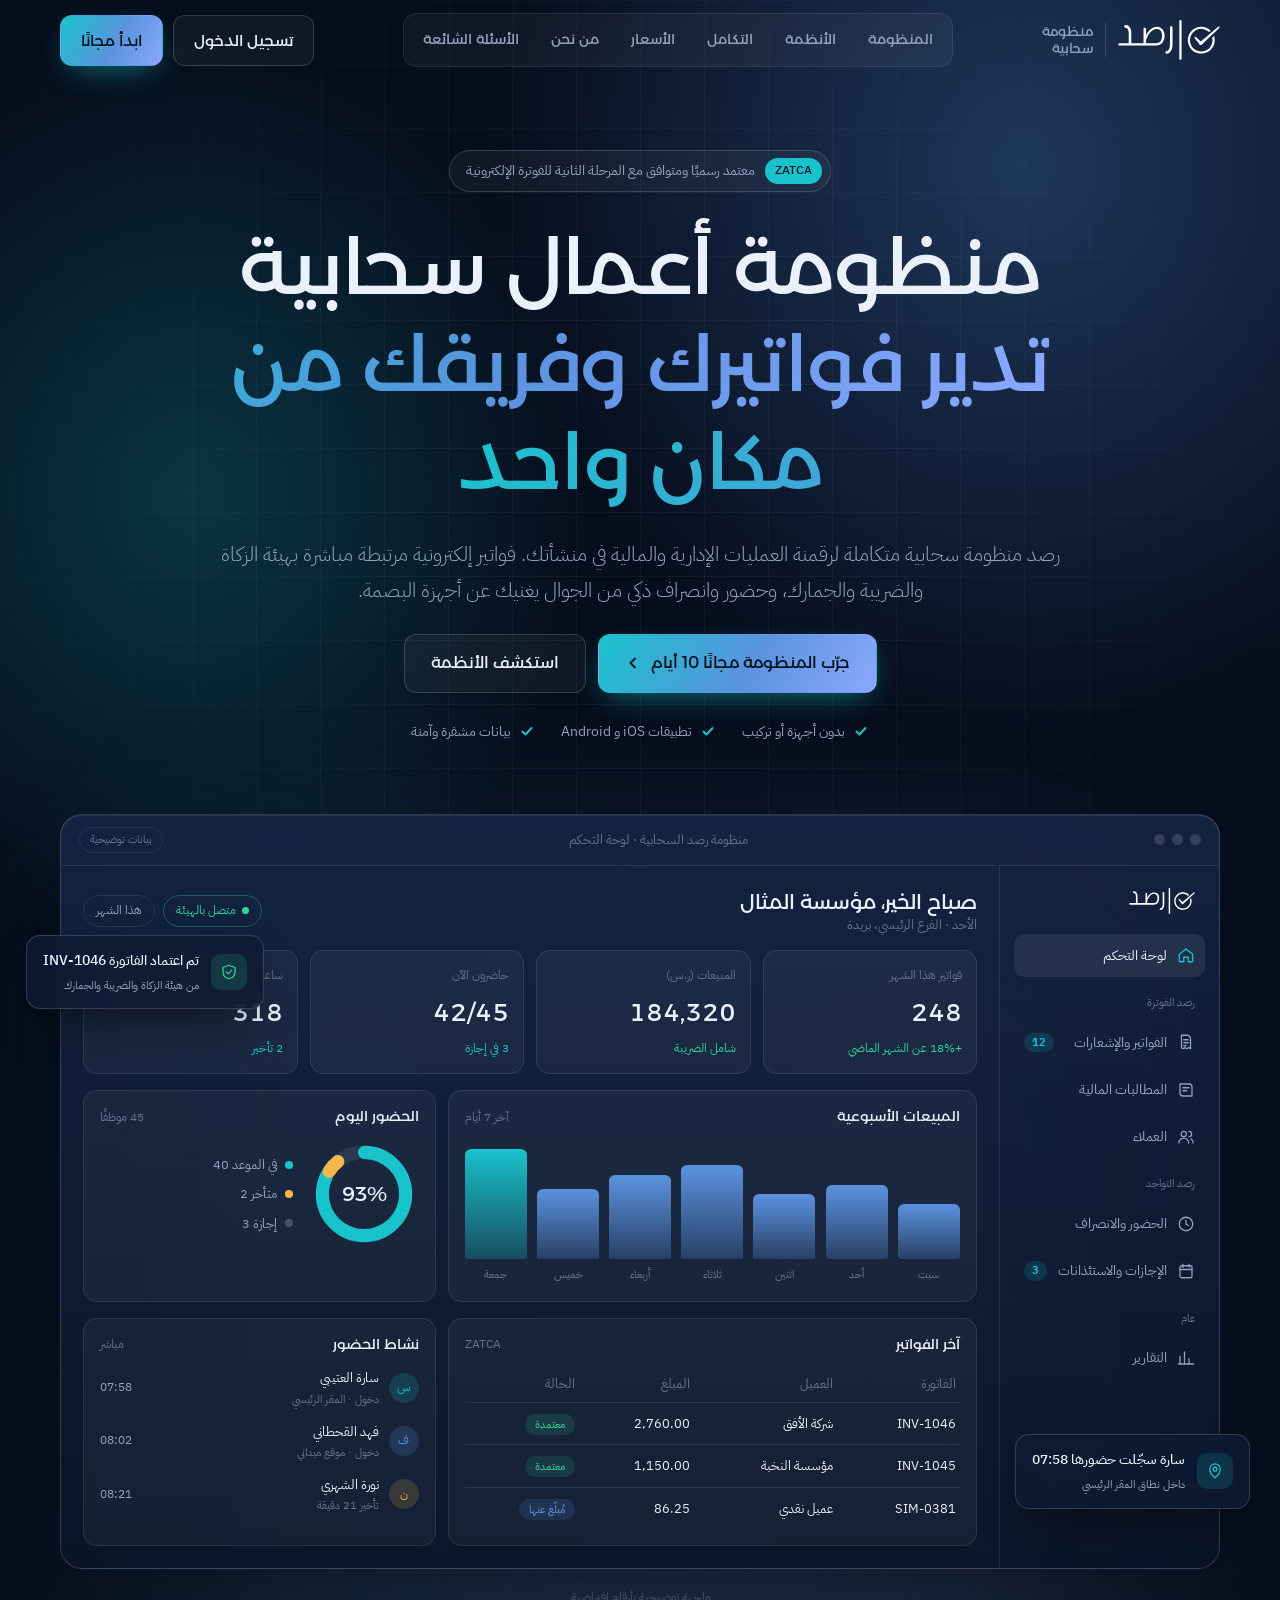
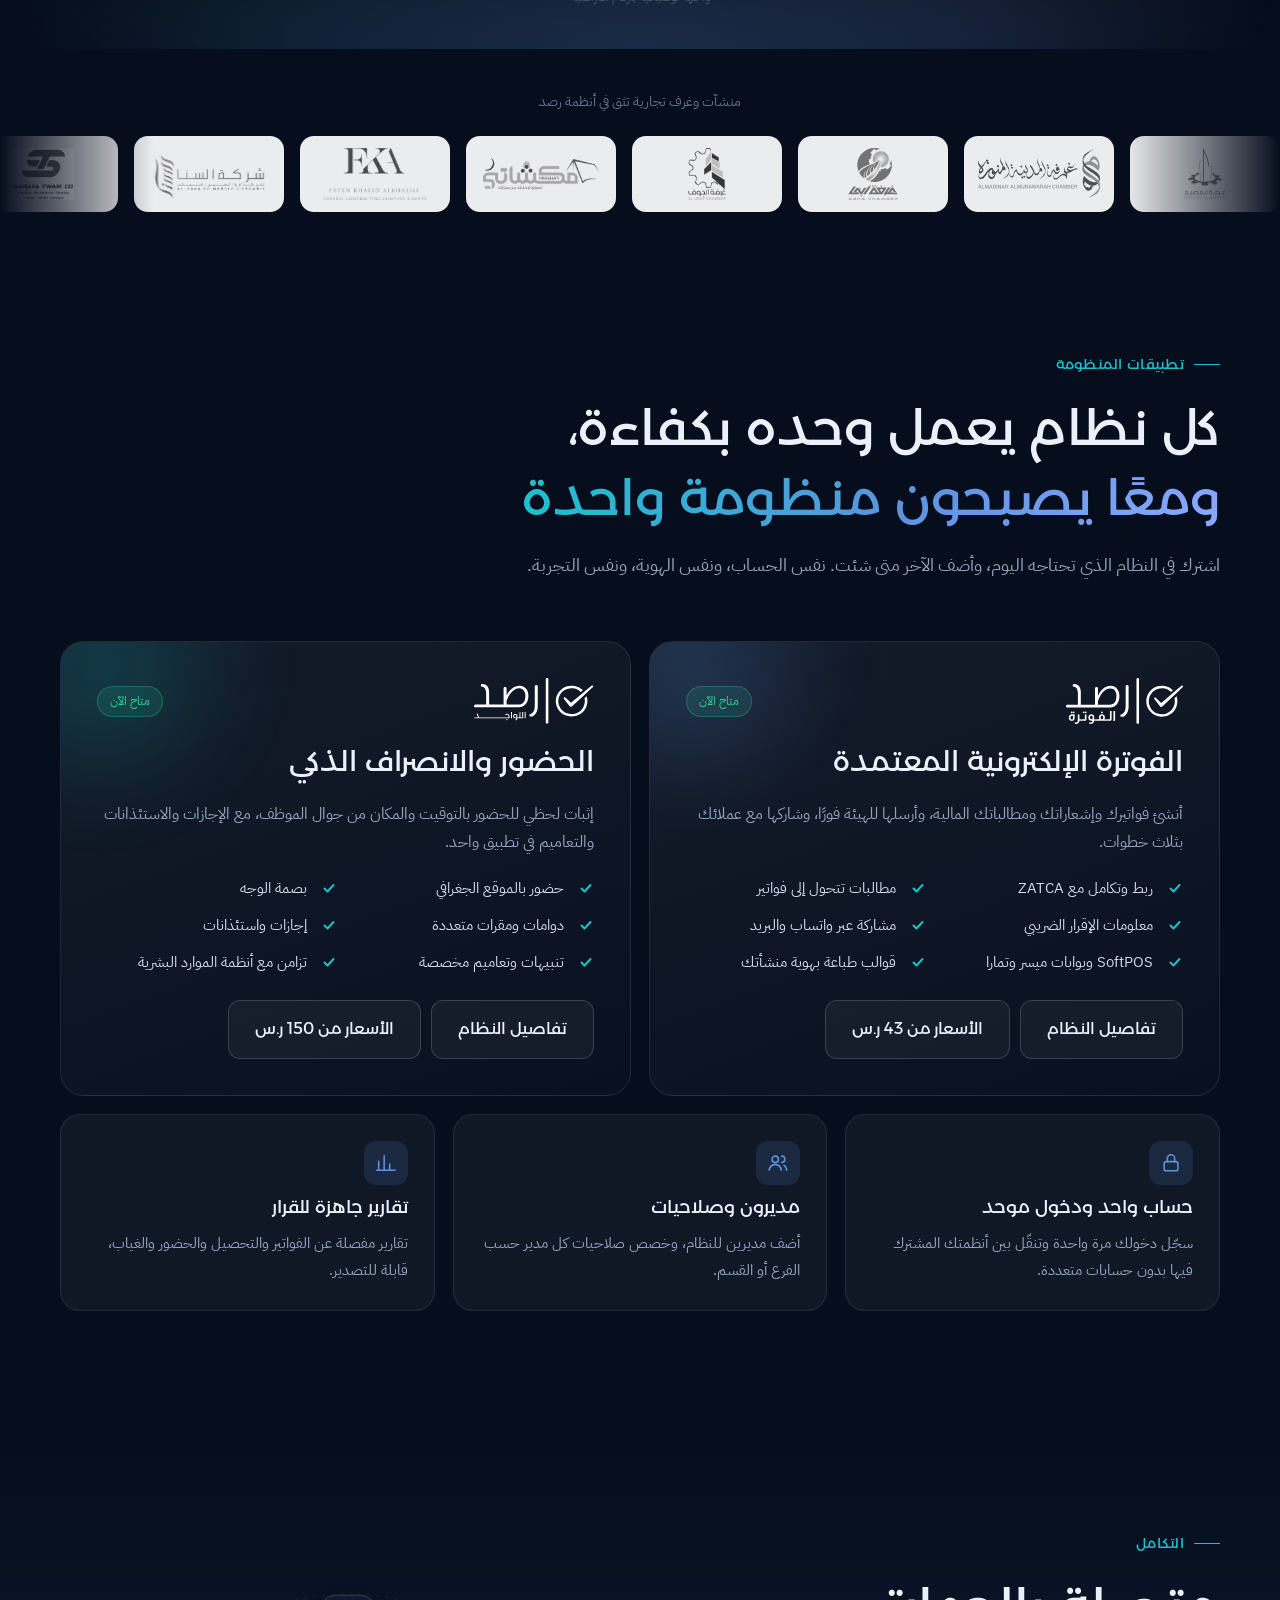
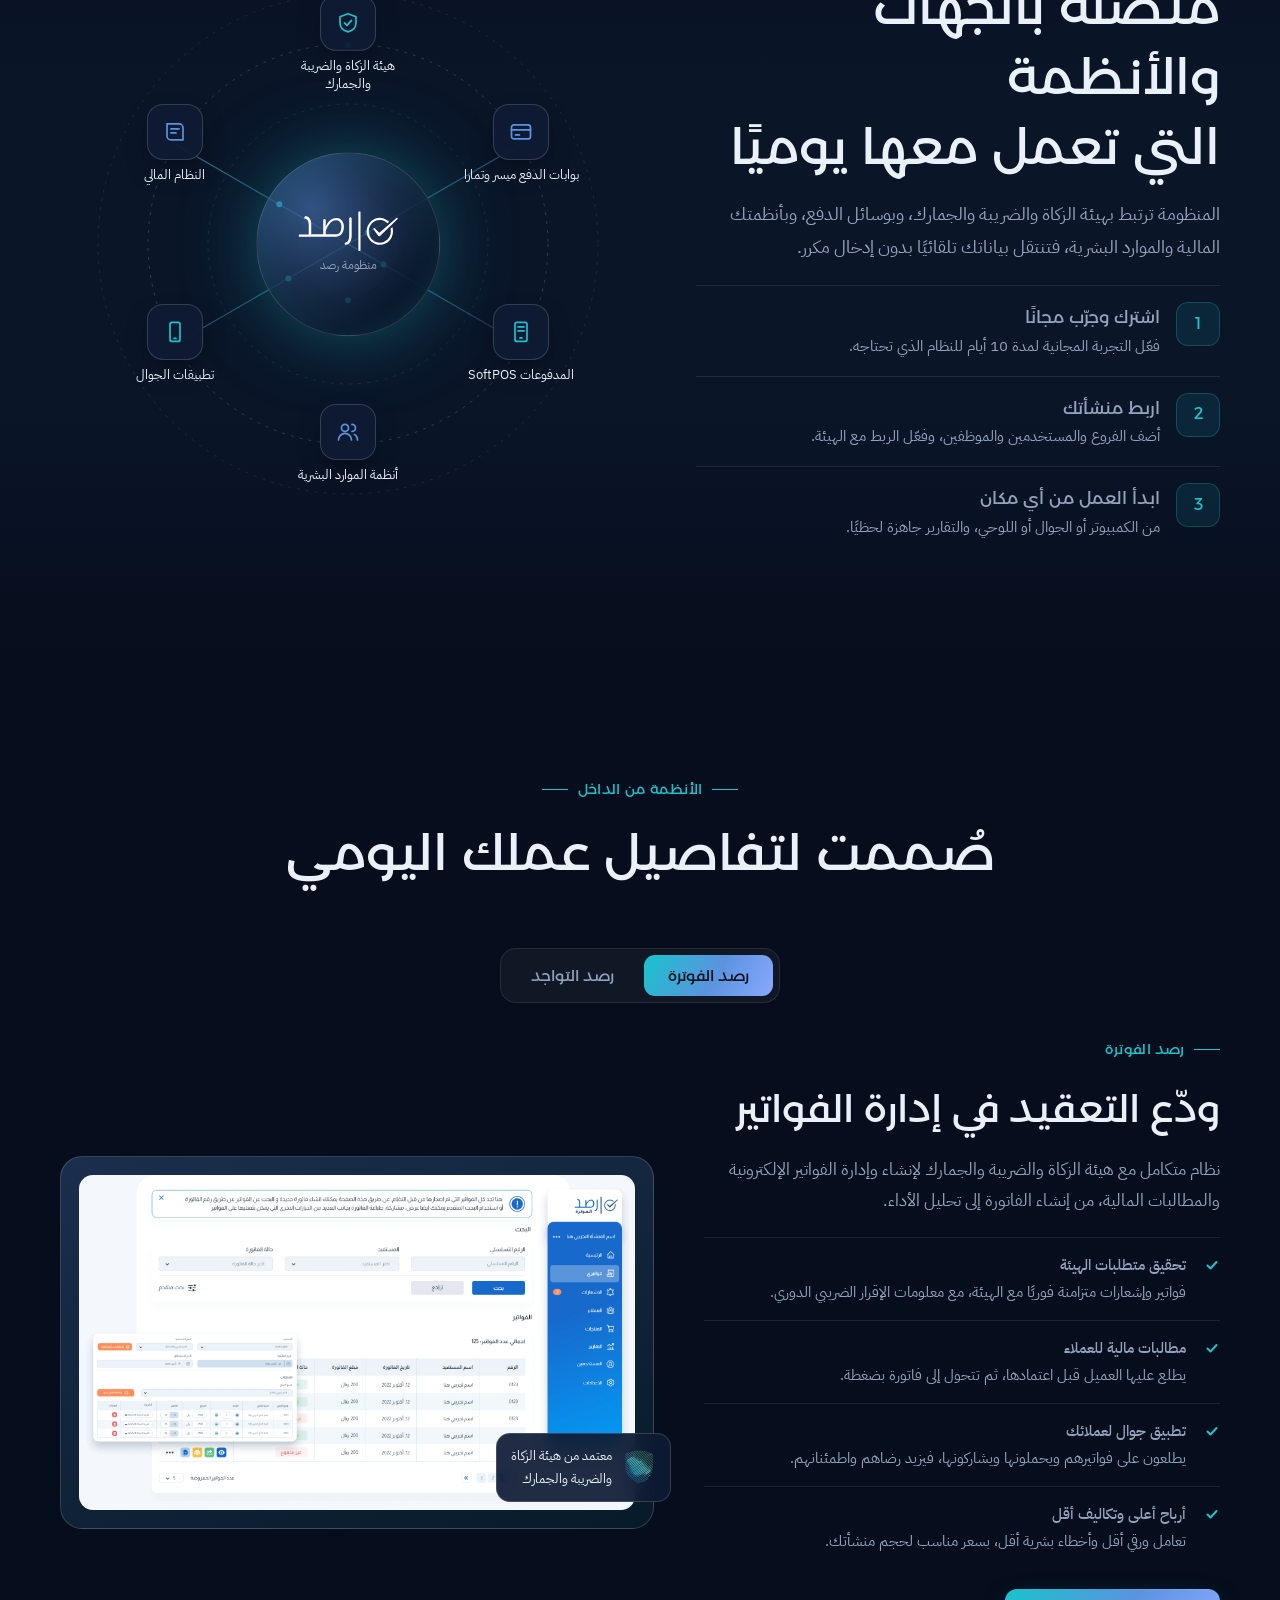
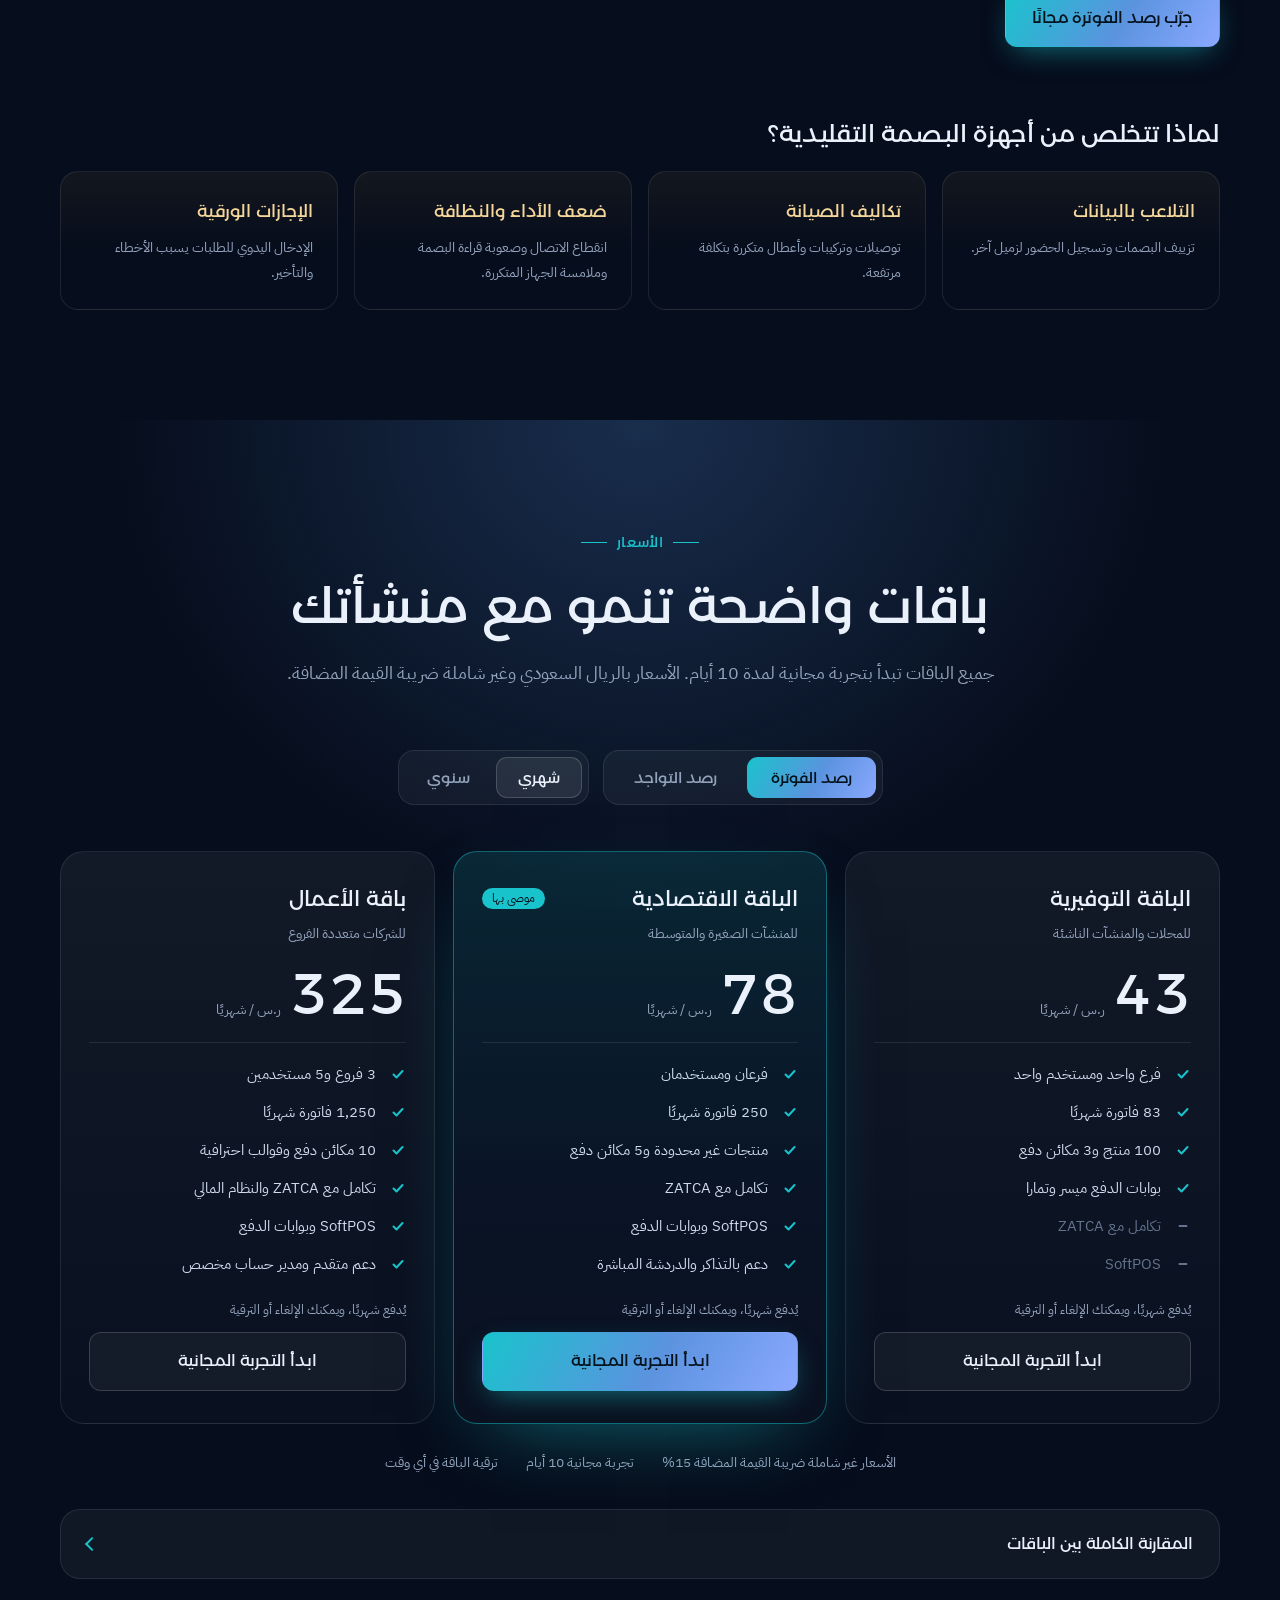
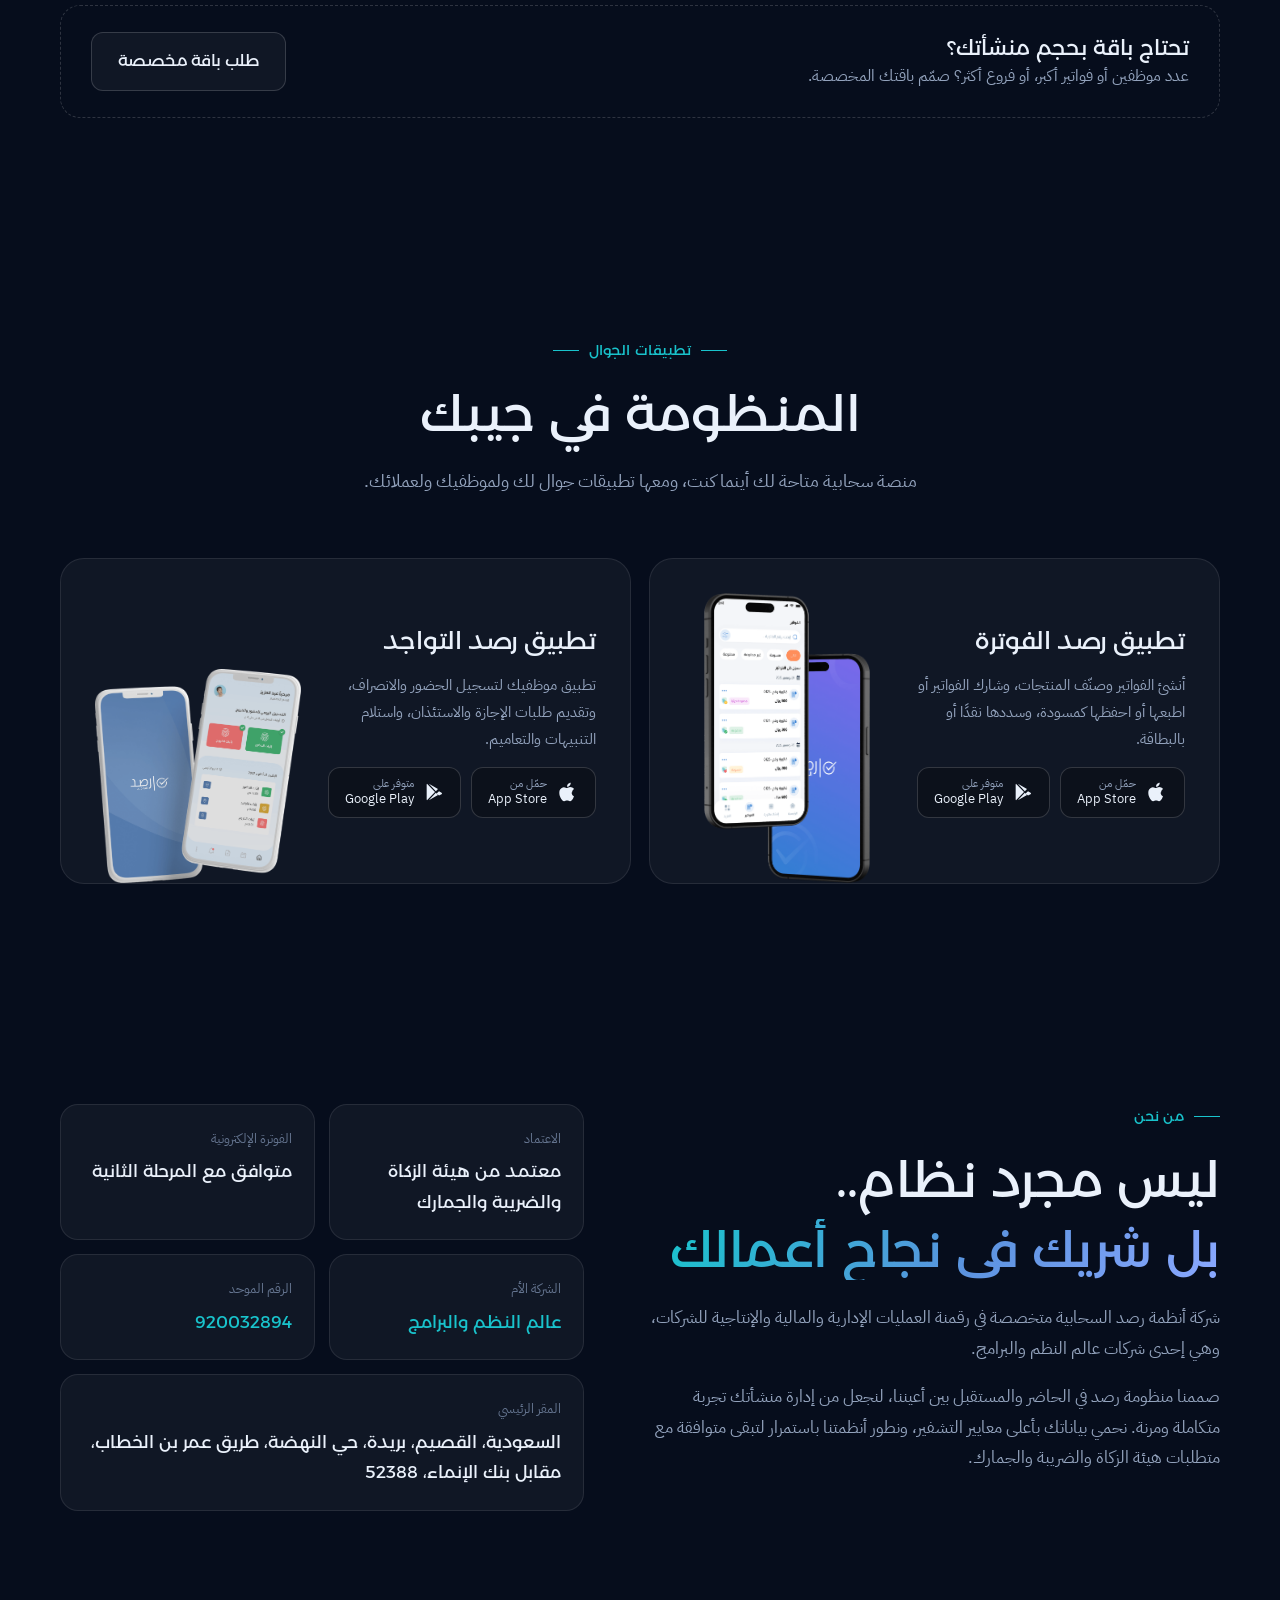
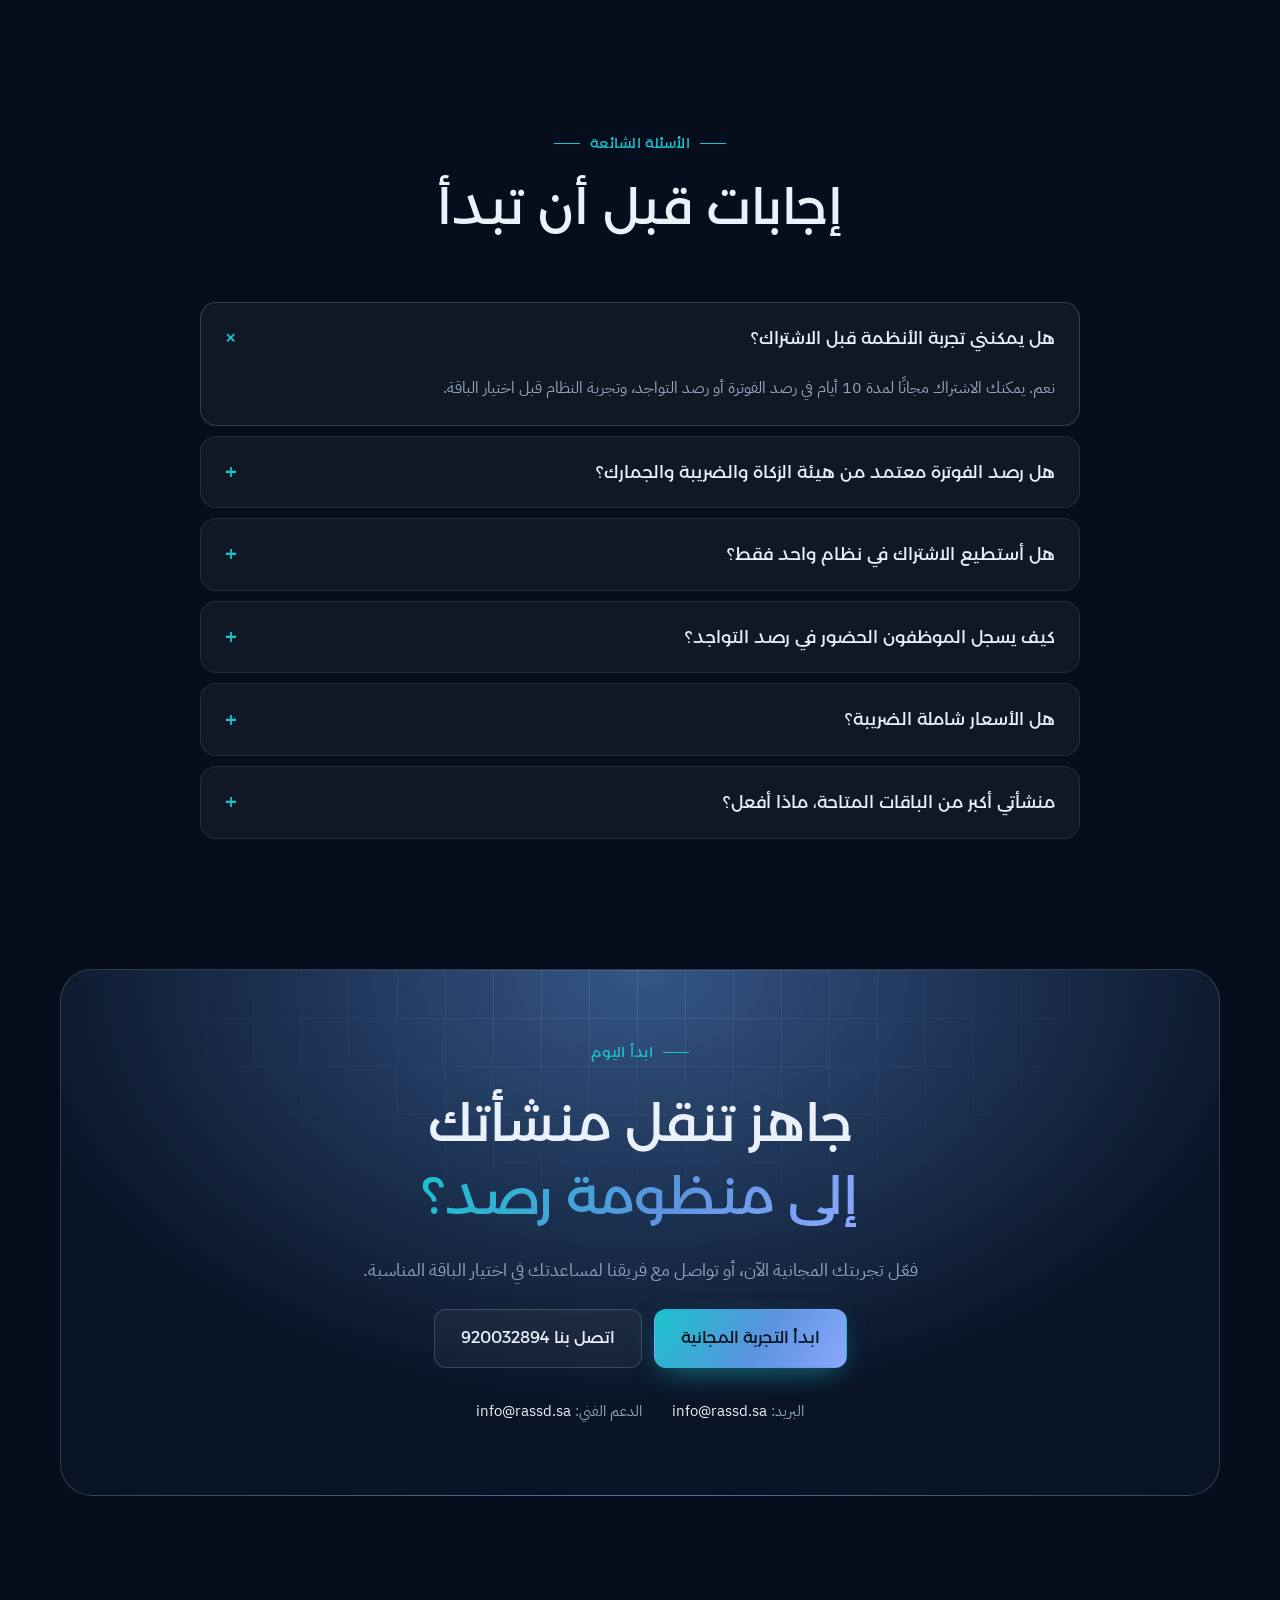
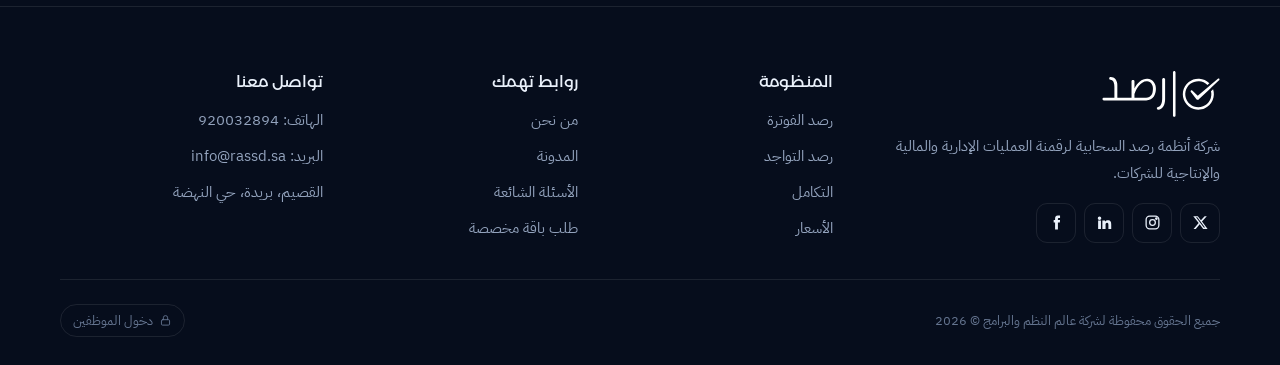
==== commit 6a74b0b5: "Redesign Rassd landing page as a premium dark suite page Present Rassd as one cloud business suite: " ====
--- a/rasd_landing/index.html
+++ b/rasd_landing/index.html
@@ -3,338 +3,467 @@
 <head>
 <meta charset="utf-8">
 <meta name="viewport" content="width=device-width, initial-scale=1, viewport-fit=cover">
-<title>أنظمة رصد السحابية</title>
-<meta name="description" content="أنظمة رصد السحابية: رصد التواجد لإدارة حضور وانصراف الموظفين، ورصد الفوترة للفواتير الإلكترونية المعتمدة من هيئة الزكاة والضريبة والجمارك.">
-<meta name="theme-color" content="#3c6aa7">
+<title>منظومة رصد السحابية</title>
+<meta name="description" content="منظومة رصد السحابية: منظومة أعمال متكاملة تضم رصد الفوترة المعتمد من هيئة الزكاة والضريبة والجمارك، ورصد التواجد لإدارة حضور وانصراف الموظفين.">
+<meta name="theme-color" content="#060d1c">
 <link rel="preconnect" href="https://fonts.googleapis.com">
 <link rel="preconnect" href="https://fonts.gstatic.com" crossorigin>
-<link rel="stylesheet" href="https://fonts.googleapis.com/css2?family=IBM+Plex+Sans+Arabic:wght@400;500;600;700&display=swap">
+<link rel="stylesheet" href="https://fonts.googleapis.com/css2?family=IBM+Plex+Sans+Arabic:wght@300;400;500;600;700&display=swap">
 <style>
 @font-face {
   font-family: "Montserrat-Arabic";
   src: url("assets/fonts/Montserrat-Arabic-Regular.woff2") format("woff2");
   font-weight: 400; font-style: normal; font-display: swap;
 }
-/* Layout: blue brand hero → systems overview → رصد التواجد section → رصد الفوترة section → pricing matrix (tabs per system) → apps → partners → about → FAQ → contact → footer.
-   Brand taken from rassd.sa: blue #3C6AA7, teal #00B0B9, ink #23293F, soft #F7F8FC, Montserrat Arabic. Single light theme by choice, matching the brand site. */
+/* Layout: dark premium suite page.
+   Hero (thesis + live ERP window mock) → partner marquee → suite apps → integration orbit → system showcase tabs → pricing cards + full comparison → mobile apps → about → FAQ → CTA → footer (staff-only portal link).
+   Brand from rassd.sa (blue #3C6AA7, teal #00B0B9, Montserrat Arabic), lifted for a dark ground. Single dark theme by choice. */
 :root {
-  --blue: #3c6aa7;
-  --blue-deep: #2c5288;
-  --blue-bright: #1f6fd0;
-  --teal: #00b0b9;
-  --teal-deep: #00939b;
-  --teal-soft: #e0f6f7;
-  --sky: #caebf9;
-  --ink: #23293f;
-  --slate: #2b3d4c;
-  --muted: #5d6b80;
-  --line: #e3e7ef;
-  --soft: #f7f8fc;
-  --white: #ffffff;
-  --no: #8a8f99;
-  --shadow: 0 18px 50px -20px rgba(35, 41, 63, .28);
+  --bg: #060d1c;
+  --bg-2: #0a1528;
+  --panel: #0e1b33;
+  --glass: rgba(255, 255, 255, .045);
+  --glass-2: rgba(255, 255, 255, .075);
+  --line: rgba(255, 255, 255, .09);
+  --line-2: rgba(255, 255, 255, .16);
+  --text: #eaf1fb;
+  --muted: #93a3bd;
+  --dim: #64748f;
+  --brand: #3c6aa7;
+  --blue: #5b93df;
+  --teal: #19c3cc;
+  --teal-brand: #00b0b9;
+  --ok: #2fd39a;
+  --warn: #f2b84b;
+  --grad: linear-gradient(120deg, #19c3cc 0%, #5b93df 55%, #8aa8ff 100%);
   --f-brand: "Montserrat-Arabic", "IBM Plex Sans Arabic", Tahoma, system-ui, sans-serif;
   --f-body: "IBM Plex Sans Arabic", "Montserrat-Arabic", Tahoma, system-ui, sans-serif;
-  --wrap: 1180px;
-  --radius: 18px;
-  color-scheme: light;
+  --wrap: 1200px;
+  color-scheme: dark;
 }
 
 *, *::before, *::after { box-sizing: border-box; }
-html { scroll-behavior: smooth; scroll-padding-top: 84px; }
+html { scroll-behavior: smooth; scroll-padding-top: 88px; }
 @media (prefers-reduced-motion: reduce) { html { scroll-behavior: auto; } *, *::before, *::after { animation: none !important; transition: none !important; } }
-body { margin: 0; background: var(--white); color: var(--ink); font-family: var(--f-body); font-size: 16px; line-height: 1.8; -webkit-font-smoothing: antialiased; }
+body { margin: 0; background: var(--bg); color: var(--text); font-family: var(--f-body); font-size: 16px; line-height: 1.8; -webkit-font-smoothing: antialiased; overflow-x: hidden; }
 img { max-width: 100%; height: auto; display: block; }
 [hidden] { display: none !important; }
 a { color: inherit; }
-h1, h2, h3, h4 { font-family: var(--f-brand); font-weight: 400; line-height: 1.45; margin: 0; text-wrap: balance; }
+h1, h2, h3, h4 { font-family: var(--f-brand); font-weight: 400; line-height: 1.4; margin: 0; text-wrap: balance; }
 p { margin: 0; }
 .num { font-variant-numeric: tabular-nums; }
-:focus-visible { outline: 3px solid var(--teal); outline-offset: 3px; border-radius: 8px; }
+:focus-visible { outline: 2px solid var(--teal); outline-offset: 3px; border-radius: 8px; }
+.grad-text { background: var(--grad); -webkit-background-clip: text; background-clip: text; color: transparent; }
 
 .wrap { max-width: var(--wrap); margin-inline: auto; padding-inline: 20px; }
-section { padding-block: 96px; }
-.chip { display: inline-block; justify-self: center; font-family: var(--f-brand); font-size: 14px; padding: 6px 18px; border-radius: 8px; background: var(--teal-soft); color: var(--teal-deep); }
-.on-blue .chip { background: rgba(255,255,255,.14); color: var(--white); }
-.head { display: grid; gap: 14px; text-align: center; justify-items: center; max-width: 720px; margin: 0 auto 56px; }
-.head h2 { font-size: clamp(26px, 3.6vw, 40px); }
-.head p { color: var(--muted); font-size: 17px; }
-.on-blue .head p { color: rgba(255,255,255,.82); }
-
-.btn { display: inline-flex; align-items: center; justify-content: center; gap: 8px; font-family: var(--f-brand); font-size: 16px; padding: 13px 24px; border-radius: 10px; border: 1.5px solid transparent; text-decoration: none; cursor: pointer; transition: transform .15s ease, background-color .15s ease, color .15s ease, border-color .15s ease; white-space: nowrap; }
+section { padding-block: 110px; position: relative; }
+.eyebrow { display: inline-flex; align-items: center; gap: 10px; font-family: var(--f-brand); font-size: 14px; color: var(--teal); letter-spacing: .02em; }
+.eyebrow::before { content: ""; width: 26px; height: 1px; background: currentColor; }
+.head { display: grid; gap: 16px; max-width: 760px; margin-bottom: 60px; }
+.head.center { text-align: center; justify-items: center; margin-inline: auto; }
+.head.center .eyebrow::after { content: ""; width: 26px; height: 1px; background: currentColor; }
+.head h2 { font-size: clamp(30px, 4.2vw, 50px); }
+.head p { color: var(--muted); font-size: 18px; }
+
+.btn { display: inline-flex; align-items: center; justify-content: center; gap: 10px; font-family: var(--f-brand); font-size: 16px; padding: 14px 26px; border-radius: 12px; border: 1px solid transparent; text-decoration: none; cursor: pointer; transition: transform .2s ease, box-shadow .2s ease, background-color .2s ease, border-color .2s ease; white-space: nowrap; }
 .btn:hover { transform: translateY(-2px); }
-.btn-teal { background: var(--teal); color: var(--white); }
-.btn-teal:hover { background: var(--teal-deep); }
-.btn-white { background: var(--white); color: var(--blue); }
-.btn-line { border-color: rgba(255,255,255,.75); color: var(--white); background: transparent; }
-.btn-line:hover { background: rgba(255,255,255,.1); }
-.btn-soft { background: var(--teal-soft); color: var(--teal-deep); }
-.btn-soft:hover { background: var(--teal); color: var(--white); }
-.btn-outline { border-color: var(--blue); color: var(--blue); background: transparent; }
-.btn-outline:hover { background: var(--blue); color: var(--white); }
+.btn-primary { background: var(--grad); color: #04121c; box-shadow: 0 10px 30px -10px rgba(25, 195, 204, .6); }
+.btn-primary:hover { box-shadow: 0 16px 40px -12px rgba(25, 195, 204, .8); }
+.btn-ghost { background: var(--glass); border-color: var(--line-2); color: var(--text); }
+.btn-ghost:hover { background: var(--glass-2); border-color: rgba(255,255,255,.28); }
+.btn svg { flex: none; }
 
 /* Header */
-.site-header { position: sticky; top: env(safe-area-inset-top, 0px); z-index: 30; background: var(--blue); color: var(--white); transition: box-shadow .2s; }
-.site-header.scrolled { box-shadow: 0 8px 24px -12px rgba(0,0,0,.35); }
+.site-header { position: fixed; top: 0; inset-inline: 0; z-index: 40; padding-top: env(safe-area-inset-top, 0px); transition: background-color .3s, border-color .3s, backdrop-filter .3s; border-bottom: 1px solid transparent; }
+.site-header.scrolled { background: rgba(6, 13, 28, .78); backdrop-filter: blur(16px) saturate(140%); -webkit-backdrop-filter: blur(16px) saturate(140%); border-color: var(--line); }
 .site-header .wrap { display: flex; align-items: center; justify-content: space-between; gap: 20px; height: 80px; }
-.logo { display: flex; align-items: center; flex: none; }
-.logo img { height: 44px; width: auto; filter: brightness(0) invert(1); }
-.nav { display: flex; align-items: center; gap: 26px; }
-.nav a { text-decoration: none; font-family: var(--f-brand); font-size: 15px; color: rgba(255,255,255,.88); }
-.nav a:hover { color: var(--white); }
+.logo { display: flex; align-items: center; gap: 12px; text-decoration: none; flex: none; }
+.logo img { height: 40px; width: auto; filter: brightness(0) invert(1); }
+.logo span { font-family: var(--f-brand); font-size: 13px; color: var(--muted); border-inline-start: 1px solid var(--line-2); padding-inline-start: 12px; line-height: 1.3; }
+.nav { display: flex; align-items: center; gap: 4px; background: var(--glass); border: 1px solid var(--line); border-radius: 14px; padding: 5px; }
+.nav a { text-decoration: none; font-family: var(--f-brand); font-size: 14px; color: var(--muted); padding: 8px 14px; border-radius: 10px; transition: color .2s, background-color .2s; }
+.nav a:hover { color: var(--text); background: var(--glass-2); }
 .header-cta { display: flex; align-items: center; gap: 10px; }
-.menu-btn { display: none; background: transparent; border: 1.5px solid rgba(255,255,255,.5); border-radius: 10px; width: 44px; height: 44px; color: var(--white); cursor: pointer; }
-.mobile-nav { background: var(--blue-deep); }
-.mobile-nav .wrap { display: grid; gap: 2px; padding-block: 10px 18px; }
-.mobile-nav a { text-decoration: none; padding: 10px 0; font-family: var(--f-brand); color: var(--white); border-bottom: 1px solid rgba(255,255,255,.1); }
+.header-cta .btn { padding: 11px 20px; font-size: 15px; }
+.menu-btn { display: none; background: var(--glass); border: 1px solid var(--line-2); border-radius: 12px; width: 46px; height: 46px; color: var(--text); cursor: pointer; place-items: center; }
+.mobile-nav { background: rgba(6, 13, 28, .96); backdrop-filter: blur(16px); border-bottom: 1px solid var(--line); }
+.mobile-nav .wrap { display: grid; gap: 2px; padding-block: 8px 20px; }
+.mobile-nav a { text-decoration: none; padding: 12px 0; font-family: var(--f-brand); border-bottom: 1px solid var(--line); }
 
 /* Hero */
-.hero { position: relative; overflow: hidden; background: radial-gradient(120% 90% at 85% 0%, #4b7cbc 0%, var(--blue) 45%, var(--blue-deep) 100%); color: var(--white); padding-block: 64px 0; }
-.hero::before { content: ""; position: absolute; width: 1100px; height: 1100px; border-radius: 50%; inset-inline-start: -380px; top: -520px; background: rgba(255,255,255,.06); pointer-events: none; }
-.hero::after { content: ""; position: absolute; width: 520px; height: 520px; border-radius: 50%; inset-inline-end: -160px; bottom: -260px; background: radial-gradient(circle, rgba(0,176,185,.35), transparent 70%); pointer-events: none; }
-.hero .wrap { position: relative; z-index: 1; display: grid; grid-template-columns: 1.05fr 1fr; gap: 40px; align-items: center; }
-.hero-copy { display: grid; gap: 22px; min-width: 0; padding-bottom: 64px; }
-.hero h1 { font-size: clamp(34px, 5vw, 56px); line-height: 1.35; }
-.hero h1 span { color: var(--sky); }
-.hero .lead { font-size: 18px; color: rgba(255,255,255,.88); max-width: 36em; }
-.hero-actions { display: flex; flex-wrap: wrap; gap: 12px; }
-.marks { display: flex; flex-wrap: wrap; gap: 10px; }
-.mark { display: inline-flex; align-items: center; gap: 8px; font-size: 14px; padding: 7px 14px; border-radius: 999px; background: rgba(255,255,255,.12); }
-.mark svg { color: var(--sky); flex: none; }
-.hero-art { align-self: end; min-width: 0; }
-.hero-art img { width: 100%; max-width: 560px; margin-inline: auto; }
-
-/* Systems overview */
-.systems { background: var(--soft); }
-.sys-grid { display: grid; grid-template-columns: repeat(3, 1fr); gap: 24px; }
-.sys { background: var(--white); border-radius: var(--radius); box-shadow: var(--shadow); overflow: hidden; display: grid; grid-template-rows: auto 1fr; min-width: 0; }
-.sys-top { padding: 28px 28px 24px; color: var(--white); display: grid; gap: 6px; min-height: 132px; align-content: center; }
-.sys-top img { height: 52px; width: auto; }
-.sys-top small { font-family: var(--f-brand); font-size: 14px; opacity: .85; }
-.sys.twajd .sys-top { background: linear-gradient(135deg, var(--blue), var(--blue-deep)); }
-.sys.fawtara .sys-top { background: linear-gradient(135deg, var(--blue-bright), #1758ad); }
-.sys.hub .sys-top { background: linear-gradient(135deg, var(--teal), var(--teal-deep)); }
-.sys-top .hub-title { font-family: var(--f-brand); font-size: 26px; line-height: 1.3; }
-.sys-body { padding: 24px 28px 28px; display: grid; gap: 18px; grid-template-rows: auto 1fr auto; }
-.sys-body p { color: var(--muted); }
-.ticks { list-style: none; margin: 0; padding: 0; display: grid; gap: 10px; align-content: start; }
-.ticks li { display: grid; grid-template-columns: 22px 1fr; gap: 10px; font-size: 15px; }
-.tick { width: 22px; height: 22px; border-radius: 50%; background: var(--teal); color: var(--white); display: grid; place-items: center; margin-top: 3px; }
-.sys-body .btn { justify-self: start; }
-
-/* System detail sections */
-.detail-head { display: grid; grid-template-columns: 1fr 1fr; gap: 48px; align-items: center; margin-bottom: 64px; }
-.detail-head .copy { display: grid; gap: 18px; min-width: 0; }
-.detail-head h2 { font-size: clamp(28px, 3.8vw, 44px); }
-.detail-head h2 span { color: var(--teal); }
-.detail-head p { color: var(--muted); font-size: 17px; }
-.detail-head .art { min-width: 0; }
-.detail-head .art img { margin-inline: auto; max-height: 420px; width: auto; }
-.badge-row { display: flex; flex-wrap: wrap; gap: 10px; }
-.badge { display: inline-flex; align-items: center; gap: 8px; font-size: 14px; padding: 7px 14px; border-radius: 999px; background: var(--teal-soft); color: var(--teal-deep); font-weight: 500; }
-
-.feat-grid { display: grid; grid-template-columns: repeat(4, 1fr); gap: 20px; }
-.feat { background: var(--soft); border-radius: 16px; padding: 26px 22px; display: grid; gap: 10px; align-content: start; transition: transform .2s, box-shadow .2s, background-color .2s; }
-.feat:hover { transform: translateY(-4px); background: var(--white); box-shadow: var(--shadow); }
-.feat-ico { width: 52px; height: 52px; border-radius: 14px; background: var(--white); display: grid; place-items: center; color: var(--blue); box-shadow: 0 6px 16px -10px rgba(60,106,167,.6); }
-.feat h3 { font-size: 18px; }
-.feat p { color: var(--muted); font-size: 15px; }
-
-.pains { margin-top: 88px; background: var(--ink); color: var(--white); border-radius: 24px; padding: 56px 48px; }
-.pains .head h2 { color: var(--white); }
-.pain-grid { display: grid; grid-template-columns: repeat(4, 1fr); gap: 28px; }
-.pain { display: grid; gap: 10px; align-content: start; border-top: 2px solid rgba(255,255,255,.14); padding-top: 18px; }
-.pain h3 { font-size: 18px; color: var(--sky); }
-.pain p { color: rgba(255,255,255,.75); font-size: 15px; }
-
-.benefits { margin-top: 88px; display: grid; grid-template-columns: 1fr 1fr; gap: 24px; }
-.benefit { border: 1px solid var(--line); border-radius: var(--radius); padding: 32px; display: grid; gap: 18px; align-content: start; }
-.benefit h3 { font-size: 22px; color: var(--blue); }
-
-.fawtara-sec { background: var(--soft); }
-.fawtara-sec .detail-head h2 span { color: var(--blue-bright); }
-.win-grid { display: grid; grid-template-columns: repeat(4, 1fr); gap: 20px; }
-.win { background: var(--white); border-radius: 16px; padding: 26px 22px; display: grid; gap: 10px; align-content: start; box-shadow: 0 10px 30px -22px rgba(35,41,63,.5); }
-.win .feat-ico { color: var(--blue-bright); background: var(--soft); box-shadow: none; }
-.win h3 { font-size: 18px; }
-.win p { color: var(--muted); font-size: 15px; }
-.two-lists { margin-top: 72px; display: grid; grid-template-columns: 1fr 1fr 1fr; gap: 32px; align-items: center; }
-.two-lists .list { background: var(--white); border-radius: var(--radius); padding: 30px; display: grid; gap: 18px; min-width: 0; }
-.two-lists h3 { font-size: 21px; }
-.two-lists h3 small { display: block; font-size: 14px; color: var(--muted); font-family: var(--f-body); }
-.two-lists .art img { margin-inline: auto; }
+.hero { padding-block: 150px 40px; overflow: hidden; isolation: isolate; }
+.hero-bg { position: absolute; inset: 0; z-index: -1; pointer-events: none;
+  background:
+    radial-gradient(60% 50% at 80% 10%, rgba(60, 106, 167, .45), transparent 70%),
+    radial-gradient(45% 40% at 15% 30%, rgba(25, 195, 204, .22), transparent 70%),
+    radial-gradient(70% 50% at 50% 100%, rgba(91, 147, 223, .18), transparent 70%); }
+.hero-bg::after { content: ""; position: absolute; inset: 0;
+  background-image: linear-gradient(var(--line) 1px, transparent 1px), linear-gradient(90deg, var(--line) 1px, transparent 1px);
+  background-size: 64px 64px; opacity: .45;
+  -webkit-mask-image: radial-gradient(70% 60% at 50% 30%, #000 30%, transparent 80%); mask-image: radial-gradient(70% 60% at 50% 30%, #000 30%, transparent 80%); }
+.hero-copy { display: grid; justify-items: center; text-align: center; gap: 26px; max-width: 900px; margin-inline: auto; }
+.pill { display: inline-flex; align-items: center; gap: 10px; padding: 7px 8px 7px 16px; border-radius: 999px; background: var(--glass); border: 1px solid var(--line-2); font-size: 14px; color: var(--muted); }
+.pill b { font-weight: 500; font-size: 12px; color: #04121c; background: var(--teal); padding: 2px 10px; border-radius: 999px; }
+.hero h1 { font-size: clamp(38px, 6.4vw, 78px); line-height: 1.25; letter-spacing: -.01em; }
+.hero .lead { font-size: clamp(17px, 1.6vw, 20px); color: var(--muted); max-width: 46em; font-weight: 300; }
+.hero-actions { display: flex; flex-wrap: wrap; justify-content: center; gap: 12px; }
+.hero-meta { display: flex; flex-wrap: wrap; justify-content: center; gap: 10px 26px; font-size: 14px; color: var(--muted); }
+.hero-meta span { display: inline-flex; align-items: center; gap: 8px; }
+.hero-meta svg { color: var(--teal); }
+
+/* ERP window mock */
+.stage { position: relative; margin-top: 70px; }
+.stage::before { content: ""; position: absolute; inset: 10% 8% -6%; background: var(--grad); filter: blur(90px); opacity: .28; border-radius: 40px; z-index: -1; }
+.window { position: relative; border-radius: 22px; background: linear-gradient(180deg, rgba(20, 36, 66, .92), rgba(10, 21, 40, .96)); border: 1px solid var(--line-2); box-shadow: 0 50px 120px -40px rgba(0,0,0,.8), inset 0 1px 0 rgba(255,255,255,.08); overflow: hidden; animation: rise 1.2s cubic-bezier(.2,.7,.2,1) .2s backwards; }
+@keyframes rise { from { transform: translateY(40px); } }
+.win-bar { display: flex; align-items: center; gap: 14px; padding: 12px 18px; border-bottom: 1px solid var(--line); }
+.dots { display: flex; gap: 7px; }
+.dots i { width: 11px; height: 11px; border-radius: 50%; background: rgba(255,255,255,.14); }
+.win-title { flex: 1; text-align: center; font-size: 13px; color: var(--dim); }
+.win-tag { font-size: 11px; color: var(--dim); border: 1px solid var(--line); padding: 2px 10px; border-radius: 999px; }
+.win-body { display: grid; grid-template-columns: 220px 1fr; min-height: 480px; }
+.side { border-inline-end: 1px solid var(--line); padding: 18px 14px; display: grid; align-content: start; gap: 4px; }
+.side .s-logo { display: flex; align-items: center; gap: 10px; padding: 4px 10px 16px; }
+.side .s-logo img { height: 26px; width: auto; filter: brightness(0) invert(1); }
+.side .s-label { font-size: 11px; color: var(--dim); padding: 12px 10px 4px; }
+.side a { display: flex; align-items: center; gap: 10px; padding: 9px 10px; border-radius: 10px; font-size: 14px; color: var(--muted); text-decoration: none; }
+.side a.on { background: var(--glass-2); color: var(--text); }
+.side a.on svg { color: var(--teal); }
+.side .badge-n { margin-inline-start: auto; font-size: 11px; background: rgba(25,195,204,.16); color: var(--teal); padding: 0 8px; border-radius: 999px; }
+.main { padding: 22px; display: grid; gap: 16px; align-content: start; min-width: 0; }
+.main-top { display: flex; align-items: center; justify-content: space-between; gap: 12px; flex-wrap: wrap; }
+.main-top h3 { font-size: 20px; }
+.main-top small { display: block; color: var(--dim); font-size: 13px; font-family: var(--f-body); }
+.chips { display: flex; gap: 8px; flex-wrap: wrap; }
+.chip { font-size: 12px; padding: 4px 12px; border-radius: 999px; border: 1px solid var(--line); color: var(--muted); }
+.chip.live { color: var(--ok); border-color: rgba(47,211,154,.35); display: inline-flex; align-items: center; gap: 6px; }
+.chip.live::before { content: ""; width: 7px; height: 7px; border-radius: 50%; background: var(--ok); animation: blink 1.6s infinite; }
+@keyframes blink { 50% { opacity: .3; } }
+.kpis { display: grid; grid-template-columns: repeat(4, 1fr); gap: 12px; }
+.kpi { background: var(--glass); border: 1px solid var(--line); border-radius: 14px; padding: 14px; display: grid; gap: 4px; min-width: 0; }
+.kpi small { font-size: 12px; color: var(--dim); }
+.kpi b { font-family: var(--f-brand); font-weight: 400; font-size: 24px; font-variant-numeric: tabular-nums; }
+.kpi em { font-style: normal; font-size: 12px; color: var(--ok); }
+.kpi em.t { color: var(--teal); }
+.grid-2 { display: grid; grid-template-columns: 1.5fr 1fr; gap: 12px; }
+.card { background: var(--glass); border: 1px solid var(--line); border-radius: 14px; padding: 16px; min-width: 0; }
+.card h4 { font-size: 14px; display: flex; justify-content: space-between; align-items: center; gap: 8px; margin-bottom: 12px; }
+.card h4 small { color: var(--dim); font-size: 12px; font-family: var(--f-body); }
+.bars { display: flex; align-items: flex-end; gap: 10px; height: 120px; }
+.bars div { flex: 1; border-radius: 6px 6px 3px 3px; background: linear-gradient(180deg, var(--blue), rgba(91,147,223,.25)); transform-origin: bottom; animation: grow 1s cubic-bezier(.2,.7,.2,1) both; }
+.bars div.hi { background: linear-gradient(180deg, var(--teal), rgba(25,195,204,.25)); }
+@keyframes grow { from { transform: scaleY(0); } }
+.bar-x { display: flex; gap: 10px; margin-top: 6px; }
+.bar-x span { flex: 1; text-align: center; font-size: 11px; color: var(--dim); }
+.donut-wrap { display: flex; align-items: center; gap: 16px; }
+.donut { width: 110px; height: 110px; flex: none; }
+.legend { display: grid; gap: 6px; font-size: 13px; color: var(--muted); }
+.legend span { display: flex; align-items: center; gap: 8px; }
+.legend i { width: 8px; height: 8px; border-radius: 50%; }
+.inv-table { width: 100%; border-collapse: collapse; font-size: 13px; }
+.inv-table th { text-align: start; color: var(--dim); font-weight: 400; padding: 6px 4px; border-bottom: 1px solid var(--line); }
+.inv-table td { padding: 9px 4px; border-bottom: 1px solid var(--line); }
+.inv-table tr:last-child td { border-bottom: 0; }
+.st { font-size: 11px; padding: 2px 10px; border-radius: 999px; white-space: nowrap; }
+.st.ok { background: rgba(47,211,154,.14); color: var(--ok); }
+.st.rep { background: rgba(91,147,223,.16); color: var(--blue); }
+.feed { display: grid; gap: 10px; font-size: 13px; }
+.feed div { display: grid; grid-template-columns: 30px 1fr auto; gap: 10px; align-items: center; }
+.av { width: 30px; height: 30px; border-radius: 50%; display: grid; place-items: center; font-size: 12px; background: rgba(91,147,223,.2); color: var(--blue); }
+.av.t { background: rgba(25,195,204,.18); color: var(--teal); }
+.av.w { background: rgba(242,184,75,.16); color: var(--warn); }
+.feed small { display: block; color: var(--dim); font-size: 11px; }
+.feed time { color: var(--muted); font-size: 12px; font-variant-numeric: tabular-nums; }
+
+.toast { position: absolute; z-index: 2; display: flex; align-items: center; gap: 12px; padding: 12px 16px; border-radius: 14px; background: rgba(14, 27, 51, .88); backdrop-filter: blur(12px); -webkit-backdrop-filter: blur(12px); border: 1px solid var(--line-2); box-shadow: 0 20px 50px -20px rgba(0,0,0,.8); font-size: 13px; animation: float 6s ease-in-out infinite; }
+.toast b { display: block; font-weight: 500; font-size: 14px; }
+.toast small { color: var(--muted); }
+.toast .ic { width: 36px; height: 36px; border-radius: 10px; display: grid; place-items: center; flex: none; }
+.toast.t1 { top: 16%; inset-inline-end: -34px; }
+.toast.t1 .ic { background: rgba(47,211,154,.16); color: var(--ok); }
+.toast.t2 { bottom: 8%; inset-inline-start: -30px; animation-delay: -3s; }
+.toast.t2 .ic { background: rgba(25,195,204,.16); color: var(--teal); }
+@keyframes float { 50% { transform: translateY(-10px); } }
+.demo-note { text-align: center; color: var(--dim); font-size: 12px; margin-top: 18px; }
+
+/* Marquee */
+.trust { padding-block: 40px 30px; }
+.trust p { text-align: center; color: var(--dim); font-size: 14px; margin-bottom: 22px; }
+.marquee { overflow: hidden; -webkit-mask-image: linear-gradient(90deg, transparent, #000 12%, #000 88%, transparent); mask-image: linear-gradient(90deg, transparent, #000 12%, #000 88%, transparent); }
+.track { display: flex; gap: 16px; width: max-content; animation: slide 45s linear infinite; }
+.marquee:hover .track { animation-play-state: paused; }
+@keyframes slide { to { transform: translateX(50%); } }
+.logo-chip { width: 150px; height: 76px; border-radius: 14px; background: rgba(255,255,255,.92); display: flex; align-items: center; justify-content: center; padding: 10px 14px; flex: none; }
+.logo-chip img { height: 52px; width: 100%; object-fit: contain; filter: grayscale(1) contrast(1.1); opacity: .8; }
+
+/* Suite apps */
+.apps { display: grid; grid-template-columns: repeat(12, 1fr); gap: 18px; }
+.app-card { position: relative; grid-column: span 6; border-radius: 24px; padding: 36px; background: linear-gradient(160deg, rgba(255,255,255,.06), rgba(255,255,255,.015)); border: 1px solid var(--line); overflow: hidden; display: grid; gap: 18px; align-content: start; min-width: 0; transition: border-color .3s, transform .3s; }
+.app-card:hover { border-color: var(--line-2); transform: translateY(-4px); }
+.app-card::before { content: ""; position: absolute; width: 360px; height: 360px; border-radius: 50%; inset-inline-end: -140px; top: -160px; filter: blur(30px); opacity: .55; pointer-events: none; }
+.app-card.inv::before { background: radial-gradient(circle, rgba(91,147,223,.45), transparent 65%); }
+.app-card.att::before { background: radial-gradient(circle, rgba(25,195,204,.4), transparent 65%); }
+.app-card > * { position: relative; }
+.app-top { display: flex; align-items: center; justify-content: space-between; gap: 12px; }
+.app-top img { height: 46px; width: auto; }
+.status { font-size: 12px; padding: 4px 12px; border-radius: 999px; background: rgba(47,211,154,.12); color: var(--ok); border: 1px solid rgba(47,211,154,.3); }
+.app-card h3 { font-size: 28px; }
+.app-card > p { color: var(--muted); font-size: 16px; }
+.feat-list { list-style: none; margin: 0; padding: 0; display: grid; grid-template-columns: 1fr 1fr; gap: 10px 18px; }
+.feat-list li { display: grid; grid-template-columns: 20px 1fr; gap: 10px; font-size: 15px; color: #cfdbec; }
+.feat-list svg { margin-top: 5px; color: var(--teal); }
+.app-card .links { display: flex; flex-wrap: wrap; gap: 10px; margin-top: 6px; }
+.mini { grid-column: span 4; border-radius: 20px; padding: 26px; background: var(--glass); border: 1px solid var(--line); display: grid; gap: 10px; align-content: start; min-width: 0; }
+.mini .ic { width: 44px; height: 44px; border-radius: 12px; display: grid; place-items: center; background: rgba(91,147,223,.14); color: var(--blue); }
+.mini h4 { font-size: 18px; }
+.mini p { color: var(--muted); font-size: 15px; }
+
+/* Integration orbit */
+.orbit-sec { background: linear-gradient(180deg, var(--bg), var(--bg-2) 30%, var(--bg-2) 70%, var(--bg)); }
+.orbit-grid { display: grid; grid-template-columns: 1fr 1.1fr; gap: 60px; align-items: center; }
+.orbit-copy { display: grid; gap: 22px; min-width: 0; }
+.orbit-copy .head { margin-bottom: 0; }
+.steps { display: grid; gap: 0; counter-reset: s; }
+.steps div { display: grid; grid-template-columns: 44px 1fr; gap: 16px; padding-block: 16px; border-top: 1px solid var(--line); }
+.steps div::before { counter-increment: s; content: counter(s); width: 44px; height: 44px; border-radius: 12px; display: grid; place-items: center; font-family: var(--f-brand); color: var(--teal); background: rgba(25,195,204,.1); border: 1px solid rgba(25,195,204,.25); }
+.steps b { font-family: var(--f-brand); font-weight: 400; font-size: 17px; display: block; }
+.steps span { color: var(--muted); font-size: 15px; }
+.orbit { position: relative; width: 100%; max-width: 540px; aspect-ratio: 1; margin-inline: auto; }
+.orbit svg.rings { position: absolute; inset: 0; width: 100%; height: 100%; overflow: visible; }
+.ring { fill: none; stroke: var(--line-2); stroke-dasharray: 3 6; }
+.ring.spin { transform-origin: 50% 50%; animation: spin 60s linear infinite; }
+@keyframes spin { to { transform: rotate(360deg); } }
+.spoke { stroke: url(#spokeGrad); stroke-width: 1.2; }
+.pulse { fill: var(--teal); }
+.core { position: absolute; top: 50%; left: 50%; width: 34%; aspect-ratio: 1; transform: translate(-50%, -50%); border-radius: 50%; display: grid; place-items: center; text-align: center; background: radial-gradient(circle at 30% 30%, rgba(91,147,223,.5), rgba(10,21,40,.95) 70%); border: 1px solid var(--line-2); box-shadow: 0 0 80px -10px rgba(25,195,204,.5), inset 0 0 40px rgba(25,195,204,.15); }
+.core img { width: 62%; filter: brightness(0) invert(1); margin-inline: auto; }
+.core small { display: block; font-size: 12px; color: var(--muted); margin-top: 4px; }
+.node { position: absolute; transform: translate(-50%, -50%); display: grid; justify-items: center; gap: 6px; text-align: center; width: 120px; }
+.node .ic { width: 56px; height: 56px; border-radius: 16px; display: grid; place-items: center; background: rgba(14, 27, 51, .95); border: 1px solid var(--line-2); color: var(--teal); box-shadow: 0 12px 30px -12px rgba(0,0,0,.7); }
+.node.b .ic { color: var(--blue); }
+.node span { font-size: 13px; color: var(--text); line-height: 1.4; }
+
+/* Showcase */
+.show-tabs { display: inline-flex; gap: 6px; padding: 6px; border-radius: 16px; background: var(--glass); border: 1px solid var(--line); margin-bottom: 34px; }
+.show-tabs button, .sys-tabs button { font: 15px var(--f-brand); border: 0; background: transparent; color: var(--muted); padding: 11px 24px; border-radius: 11px; cursor: pointer; transition: color .2s, background-color .2s; }
+.show-tabs button[aria-selected="true"], .sys-tabs button[aria-selected="true"] { background: var(--grad); color: #04121c; }
+.show-panel { display: grid; grid-template-columns: 1fr 1.15fr; gap: 50px; align-items: center; }
+.show-copy { display: grid; gap: 20px; min-width: 0; }
+.show-copy h3 { font-size: clamp(26px, 3.2vw, 38px); }
+.show-copy > p { color: var(--muted); font-size: 17px; }
+.points { display: grid; gap: 0; }
+.points div { display: grid; grid-template-columns: 22px 1fr; gap: 12px; padding-block: 14px; border-top: 1px solid var(--line); }
+.points svg { margin-top: 5px; color: var(--teal); }
+.points b { font-weight: 500; display: block; }
+.points span { color: var(--muted); font-size: 15px; }
+.shot-frame { position: relative; border-radius: 22px; padding: 18px; background: linear-gradient(160deg, rgba(91,147,223,.25), rgba(25,195,204,.08)); border: 1px solid var(--line-2); min-width: 0; }
+.shot-frame img { border-radius: 14px; background: #f4f7fb; width: 100%; }
+.shot-frame .seal { position: absolute; inset-inline-start: -18px; bottom: 26px; display: flex; align-items: center; gap: 10px; padding: 10px 14px; border-radius: 14px; background: rgba(14,27,51,.92); border: 1px solid var(--line-2); font-size: 13px; backdrop-filter: blur(10px); }
+.shot-frame .seal img { width: 34px; height: 34px; background: transparent; border-radius: 0; }
+
+/* Pains (attendance) */
+.pains { display: grid; grid-template-columns: repeat(4, 1fr); gap: 16px; margin-top: 70px; }
+.pain { border-radius: 18px; padding: 24px; border: 1px solid var(--line); background: linear-gradient(180deg, rgba(242,184,75,.06), transparent 60%); display: grid; gap: 8px; align-content: start; }
+.pain b { font-family: var(--f-brand); font-weight: 400; font-size: 17px; color: #f6d79a; }
+.pain span { color: var(--muted); font-size: 14px; }
+.pains-title { grid-column: 1 / -1; display: flex; align-items: center; justify-content: space-between; gap: 16px; flex-wrap: wrap; margin-bottom: 4px; }
+.pains-title h3 { font-size: 24px; }
 
 /* Pricing */
-.pricing { background: radial-gradient(110% 80% at 20% 0%, #4b7cbc 0%, var(--blue) 50%, var(--blue-deep) 100%); color: var(--white); }
-.price-controls { display: grid; justify-items: center; gap: 18px; margin-bottom: 40px; }
-.tabs { display: inline-flex; gap: 4px; background: rgba(255,255,255,.14); padding: 5px; border-radius: 14px; }
-.tabs button { font: 16px var(--f-brand); border: 0; background: transparent; color: rgba(255,255,255,.85); padding: 10px 26px; border-radius: 10px; cursor: pointer; }
-.tabs button[aria-selected="true"] { background: var(--white); color: var(--blue); }
-.period { position: relative; display: inline-flex; background: var(--white); border-radius: 999px; padding: 5px; }
-.period button { font: 16px var(--f-brand); border: 0; background: transparent; color: var(--ink); padding: 9px 30px; border-radius: 999px; cursor: pointer; }
-.period button[aria-pressed="true"] { background: linear-gradient(90deg, var(--teal), var(--blue-bright)); color: var(--white); }
-
-.matrix-card { background: var(--white); color: var(--ink); border-radius: 22px; box-shadow: 0 30px 70px -30px rgba(0,0,0,.45); overflow: hidden; }
-.table-wrap { overflow-x: auto; }
-table.matrix { width: 100%; border-collapse: collapse; min-width: 760px; }
-.matrix th, .matrix td { padding: 16px 18px; text-align: center; font-size: 15px; }
-.matrix thead th { vertical-align: bottom; padding-block: 32px 22px; }
-.matrix thead th:first-child { text-align: start; }
-.matrix .plan-name { font-family: var(--f-brand); font-size: 18px; margin-bottom: 8px; }
-.matrix .plan-price { display: flex; align-items: baseline; justify-content: center; gap: 6px; }
-.matrix .plan-price b { font-family: var(--f-brand); font-weight: 400; font-size: 46px; line-height: 1; color: var(--ink); font-variant-numeric: tabular-nums; }
-.matrix .plan-price span { color: var(--muted); font-size: 14px; }
-.matrix .plan-total { font-size: 14px; color: var(--muted); margin-top: 8px; min-height: 1.6em; }
-.matrix .plan-vat { font-size: 14px; font-weight: 600; margin-top: 2px; }
-.matrix .featured-col { background: rgba(0,176,185,.06); }
-.matrix .flag { display: inline-block; font-size: 12px; font-family: var(--f-brand); background: var(--teal); color: var(--white); padding: 2px 12px; border-radius: 999px; margin-bottom: 10px; }
-.matrix tbody tr:nth-child(odd) { background: var(--soft); }
-.matrix tbody tr:nth-child(odd) .featured-col { background: rgba(0,176,185,.1); }
-.matrix tbody th { text-align: start; font-weight: 500; color: var(--slate); min-width: 220px; }
-.matrix .yes, .matrix .no-i { width: 26px; height: 26px; border-radius: 50%; display: inline-grid; place-items: center; color: var(--white); vertical-align: middle; }
-.matrix .yes { background: var(--teal); }
-.matrix .no-i { background: var(--no); }
-.matrix tfoot td { padding-block: 22px 28px; }
-.matrix tfoot .btn { width: 100%; max-width: 220px; }
-.matrix-note { display: flex; flex-wrap: wrap; justify-content: space-between; align-items: center; gap: 16px; padding: 22px 28px; border-top: 1px solid var(--line); }
-.matrix-note p { color: var(--muted); font-size: 14px; }
-
-.custom-plan { margin-top: 28px; display: grid; grid-template-columns: 1fr auto; gap: 20px; align-items: center; background: rgba(255,255,255,.1); border: 1px solid rgba(255,255,255,.2); border-radius: 18px; padding: 26px 30px; }
-.custom-plan h3 { font-size: 22px; }
-.custom-plan p { color: rgba(255,255,255,.82); }
-
-/* Apps */
-.apps-grid { display: grid; grid-template-columns: 1fr 1fr; gap: 24px; }
-.app { background: var(--soft); border-radius: 22px; padding: 36px 36px 0; display: grid; grid-template-columns: 1.1fr .9fr; gap: 20px; overflow: hidden; min-width: 0; }
-.app .copy { display: grid; gap: 14px; align-content: center; padding-bottom: 36px; min-width: 0; }
-.app h3 { font-size: 24px; }
-.app p { color: var(--muted); font-size: 15px; }
+.pricing { background: radial-gradient(60% 50% at 50% 0%, rgba(60,106,167,.35), transparent 70%), var(--bg); }
+.price-controls { display: flex; flex-wrap: wrap; justify-content: center; align-items: center; gap: 14px; margin-bottom: 46px; }
+.sys-tabs { display: inline-flex; gap: 6px; padding: 6px; border-radius: 16px; background: var(--glass); border: 1px solid var(--line); }
+.period { display: inline-flex; gap: 4px; padding: 6px; border-radius: 16px; background: var(--glass); border: 1px solid var(--line); }
+.period button { font: 15px var(--f-brand); border: 0; background: transparent; color: var(--muted); padding: 11px 22px; border-radius: 11px; cursor: pointer; }
+.period button[aria-pressed="true"] { background: var(--glass-2); color: var(--text); box-shadow: inset 0 0 0 1px var(--line-2); }
+.plans { display: grid; grid-template-columns: repeat(3, 1fr); gap: 18px; align-items: stretch; }
+.plan { position: relative; border-radius: 24px; padding: 32px 28px; background: linear-gradient(180deg, rgba(255,255,255,.05), rgba(255,255,255,.015)); border: 1px solid var(--line); display: grid; grid-template-rows: auto auto auto 1fr auto; gap: 20px; min-width: 0; }
+.plan.top { background: linear-gradient(180deg, rgba(25,195,204,.14), rgba(91,147,223,.05) 60%, rgba(255,255,255,.02)); border-color: rgba(25,195,204,.45); box-shadow: 0 30px 80px -40px rgba(25,195,204,.6); }
+.plan h3 { font-size: 21px; display: flex; justify-content: space-between; align-items: center; gap: 10px; }
+.plan h3 small { font-family: var(--f-body); font-size: 12px; color: #04121c; background: var(--teal); padding: 2px 10px; border-radius: 999px; }
+.plan .sub { color: var(--muted); font-size: 14px; margin-top: -12px; }
+.price { display: flex; align-items: baseline; gap: 8px; }
+.price b { font-family: var(--f-brand); font-weight: 400; font-size: 56px; line-height: 1; font-variant-numeric: tabular-nums; }
+.price span { color: var(--muted); font-size: 14px; }
+.price-note { color: var(--muted); font-size: 13px; margin-top: -10px; min-height: 1.7em; }
+.plan ul { list-style: none; margin: 0; padding: 18px 0 0; border-top: 1px solid var(--line); display: grid; gap: 11px; align-content: start; }
+.plan li { display: grid; grid-template-columns: 20px 1fr; gap: 10px; font-size: 15px; color: #cfdbec; }
+.plan li svg { margin-top: 5px; color: var(--teal); }
+.plan li.off { color: var(--dim); }
+.plan li.off svg { color: var(--dim); }
+.plan .btn { width: 100%; }
+.price-foot { display: flex; flex-wrap: wrap; justify-content: center; gap: 10px 28px; margin-top: 26px; color: var(--muted); font-size: 14px; }
+.compare { margin-top: 34px; border: 1px solid var(--line); border-radius: 20px; background: var(--glass); }
+.compare summary { list-style: none; cursor: pointer; padding: 20px 26px; font-family: var(--f-brand); display: flex; justify-content: space-between; align-items: center; gap: 12px; }
+.compare summary::-webkit-details-marker { display: none; }
+.compare summary::after { content: ""; width: 10px; height: 10px; border-inline-end: 2px solid var(--teal); border-bottom: 2px solid var(--teal); transform: rotate(45deg); transition: transform .2s; }
+.compare[open] summary::after { transform: rotate(-135deg); }
+.table-wrap { overflow-x: auto; padding: 0 12px 16px; }
+table.matrix { width: 100%; border-collapse: collapse; min-width: 640px; font-size: 14px; }
+.matrix th, .matrix td { padding: 13px 14px; text-align: center; border-top: 1px solid var(--line); }
+.matrix thead th { color: var(--muted); font-weight: 500; border-top: 0; font-family: var(--f-brand); }
+.matrix tbody th { text-align: start; font-weight: 400; color: #cfdbec; }
+.matrix .y { color: var(--teal); }
+.matrix .n { color: var(--dim); }
+.custom { margin-top: 26px; display: flex; flex-wrap: wrap; justify-content: space-between; align-items: center; gap: 18px; padding: 26px 30px; border-radius: 20px; border: 1px dashed var(--line-2); }
+.custom h3 { font-size: 21px; }
+.custom p { color: var(--muted); }
+
+/* Mobile apps */
+.mob { display: grid; grid-template-columns: 1fr 1fr; gap: 18px; }
+.mob-card { border-radius: 24px; border: 1px solid var(--line); background: var(--glass); padding: 34px 34px 0; display: grid; grid-template-columns: 1.15fr .85fr; gap: 16px; overflow: hidden; min-width: 0; }
+.mob-card .copy { display: grid; gap: 14px; align-content: center; padding-bottom: 34px; min-width: 0; }
+.mob-card h3 { font-size: 24px; }
+.mob-card p { color: var(--muted); font-size: 15px; }
 .stores { display: flex; flex-wrap: wrap; gap: 10px; }
-.stores a { display: block; }
-.stores img { height: 46px; width: auto; }
-.app .shot { align-self: end; min-width: 0; }
-.app .shot img { max-height: 300px; width: auto; margin-inline: auto; }
-
-/* Partners */
-.partners { background: var(--soft); }
-.logo-grid { display: grid; grid-template-columns: repeat(7, 1fr); gap: 16px; }
-.logo-cell { background: var(--white); border-radius: 14px; height: 104px; display: flex; align-items: center; justify-content: center; padding: 14px; min-width: 0; }
-.logo-cell img { height: 70px; width: 100%; object-fit: contain; filter: grayscale(1); opacity: .75; transition: filter .2s, opacity .2s; }
-.logo-cell:hover img { filter: none; opacity: 1; }
+.stores a { display: flex; align-items: center; gap: 10px; padding: 9px 16px; border-radius: 12px; border: 1px solid var(--line-2); background: rgba(0,0,0,.25); text-decoration: none; font-size: 13px; line-height: 1.3; transition: border-color .2s; }
+.stores a:hover { border-color: var(--teal); }
+.stores small { display: block; color: var(--muted); font-size: 11px; }
+.mob-card .shot { align-self: end; min-width: 0; }
+.mob-card .shot img { max-height: 290px; width: auto; margin-inline: auto; }
 
 /* About */
-.about .wrap { display: grid; grid-template-columns: 1.1fr 1fr; gap: 64px; align-items: start; }
-.about .copy { display: grid; gap: 18px; min-width: 0; }
-.about h2 { font-size: clamp(26px, 3.6vw, 40px); }
-.about .copy p { color: var(--muted); font-size: 17px; }
-.facts { display: grid; gap: 0; border-top: 1px solid var(--line); }
-.fact { display: grid; grid-template-columns: 130px 1fr; gap: 20px; padding-block: 20px; border-bottom: 1px solid var(--line); }
-.fact b { font-family: var(--f-brand); font-weight: 400; color: var(--blue); font-size: 17px; }
-.fact span { color: var(--slate); }
+.about-grid { display: grid; grid-template-columns: 1.1fr 1fr; gap: 60px; align-items: start; }
+.about-grid .head { margin-bottom: 0; }
+.about-copy { display: grid; gap: 18px; min-width: 0; }
+.about-copy p { color: var(--muted); font-size: 17px; }
+.facts { display: grid; grid-template-columns: 1fr 1fr; gap: 14px; }
+.fact { border-radius: 18px; padding: 22px; border: 1px solid var(--line); background: var(--glass); display: grid; gap: 6px; align-content: start; min-width: 0; }
+.fact small { color: var(--dim); font-size: 13px; }
+.fact b { font-family: var(--f-brand); font-weight: 400; font-size: 17px; }
+.fact.wide { grid-column: 1 / -1; }
+.fact a { color: var(--teal); text-decoration: none; }
 
 /* FAQ */
-.faq { background: var(--soft); }
-.faq-list { max-width: 860px; margin-inline: auto; display: grid; gap: 12px; }
-details { background: var(--white); border-radius: 14px; padding-inline: 24px; }
-summary { list-style: none; cursor: pointer; padding-block: 20px; font-family: var(--f-brand); font-size: 17px; display: flex; justify-content: space-between; gap: 16px; align-items: center; }
-summary::-webkit-details-marker { display: none; }
-summary::after { content: "+"; font-size: 24px; line-height: 1; color: var(--teal); flex: none; transition: transform .2s; }
-details[open] summary::after { transform: rotate(45deg); }
-details p { color: var(--muted); padding-bottom: 22px; max-width: 70ch; }
-details a { color: var(--teal-deep); }
-
-/* Contact */
-.contact-box { background: linear-gradient(135deg, var(--blue), var(--blue-deep)); color: var(--white); border-radius: 26px; padding: 52px; display: grid; grid-template-columns: 1fr 1fr; gap: 48px; position: relative; overflow: hidden; }
-.contact-box::before { content: ""; position: absolute; width: 480px; height: 480px; border-radius: 50%; inset-inline-end: -200px; top: -220px; background: rgba(255,255,255,.07); pointer-events: none; }
-.contact-box > * { position: relative; }
-.contact-box h2 { font-size: clamp(26px, 3.4vw, 36px); margin-top: 14px; }
-.contact-box .chip { background: rgba(255,255,255,.14); color: var(--white); }
-.contact-box .intro { color: rgba(255,255,255,.85); margin-top: 14px; font-size: 17px; }
-.contact-lines { display: grid; gap: 16px; margin-top: 28px; }
-.contact-lines div { display: grid; gap: 2px; justify-items: start; }
-.contact-lines small { color: rgba(255,255,255,.7); font-size: 13px; }
-.contact-lines a, .contact-lines span { font-size: 17px; text-decoration: none; }
-form { display: grid; gap: 14px; min-width: 0; background: var(--white); color: var(--ink); border-radius: 18px; padding: 28px; }
-form h3 { font-size: 20px; }
-.row2 { display: grid; grid-template-columns: 1fr 1fr; gap: 14px; }
-label { display: grid; gap: 6px; font-size: 14px; color: var(--slate); }
-input, select, textarea { font: inherit; font-size: 15px; color: var(--ink); background: var(--soft); border: 1px solid var(--line); border-radius: 10px; padding: 11px 14px; width: 100%; min-width: 0; }
-input:focus, select:focus, textarea:focus { outline: 2px solid var(--teal); outline-offset: 1px; background: var(--white); }
-.form-ok { background: var(--teal-soft); color: var(--teal-deep); border-radius: 10px; padding: 12px 14px; font-size: 15px; }
+.faq-list { max-width: 880px; margin-inline: auto; display: grid; gap: 10px; }
+.faq-list details { border: 1px solid var(--line); border-radius: 16px; background: var(--glass); padding-inline: 24px; transition: border-color .2s; }
+.faq-list details[open] { border-color: var(--line-2); }
+.faq-list summary { list-style: none; cursor: pointer; padding-block: 20px; font-family: var(--f-brand); font-size: 17px; display: flex; justify-content: space-between; gap: 16px; align-items: center; }
+.faq-list summary::-webkit-details-marker { display: none; }
+.faq-list summary::after { content: "+"; font-size: 24px; line-height: 1; color: var(--teal); flex: none; transition: transform .2s; }
+.faq-list details[open] summary::after { transform: rotate(45deg); }
+.faq-list p { color: var(--muted); padding-bottom: 22px; max-width: 70ch; }
+.faq-list a { color: var(--teal); }
+
+/* CTA */
+.cta { position: relative; overflow: hidden; border-radius: 32px; padding: 70px 50px; text-align: center; display: grid; justify-items: center; gap: 22px; background: radial-gradient(80% 120% at 50% 0%, rgba(91,147,223,.55), rgba(10,21,40,.9) 70%); border: 1px solid var(--line-2); }
+.cta::before { content: ""; position: absolute; inset: 0; background-image: linear-gradient(var(--line) 1px, transparent 1px), linear-gradient(90deg, var(--line) 1px, transparent 1px); background-size: 48px 48px; -webkit-mask-image: radial-gradient(60% 70% at 50% 0%, #000, transparent 75%); mask-image: radial-gradient(60% 70% at 50% 0%, #000, transparent 75%); pointer-events: none; }
+.cta > * { position: relative; }
+.cta h2 { font-size: clamp(30px, 4.4vw, 52px); }
+.cta p { color: var(--muted); font-size: 18px; max-width: 40em; }
+.contact-row { display: flex; flex-wrap: wrap; justify-content: center; gap: 12px 30px; margin-top: 8px; color: var(--muted); font-size: 15px; }
+.contact-row a { color: var(--text); text-decoration: none; }
 
 /* Footer */
-footer { background: var(--ink); color: rgba(255,255,255,.75); padding-block: 64px 28px; font-size: 15px; }
-.foot { display: grid; grid-template-columns: 1.6fr 1fr 1fr 1.2fr; gap: 36px; padding-bottom: 36px; border-bottom: 1px solid rgba(255,255,255,.12); }
+footer { border-top: 1px solid var(--line); padding-block: 64px 28px; color: var(--muted); font-size: 15px; }
+.foot { display: grid; grid-template-columns: 1.6fr 1fr 1fr 1.2fr; gap: 36px; padding-bottom: 36px; border-bottom: 1px solid var(--line); }
 .foot .brand { display: grid; gap: 16px; align-content: start; }
-.foot .brand img { height: 52px; width: auto; filter: brightness(0) invert(1); }
-.foot h4 { margin: 0 0 14px; color: var(--white); font-size: 17px; }
+.foot .brand img { height: 46px; width: auto; filter: brightness(0) invert(1); }
+.foot h4 { margin: 0 0 14px; color: var(--text); font-size: 16px; }
 .foot ul { list-style: none; margin: 0; padding: 0; display: grid; gap: 9px; }
-.foot a { text-decoration: none; }
-.foot a:hover { color: var(--white); }
-.social { display: flex; gap: 10px; }
-.social a { width: 40px; height: 40px; border-radius: 10px; background: rgba(255,255,255,.08); display: grid; place-items: center; color: var(--white); transition: background-color .2s; }
-.social a:hover { background: var(--teal); }
-.foot-bottom { display: flex; flex-wrap: wrap; justify-content: space-between; gap: 12px; padding-top: 24px; font-size: 14px; }
-.foot-bottom a { color: var(--sky); text-decoration: none; }
-
-.to-top { position: fixed; inset-inline-start: 20px; bottom: calc(20px + env(safe-area-inset-bottom, 0px)); width: 44px; height: 44px; border-radius: 12px; border: 0; background: var(--teal); color: var(--white); cursor: pointer; display: grid; place-items: center; box-shadow: var(--shadow); z-index: 20; }
+.foot a { text-decoration: none; transition: color .2s; }
+.foot a:hover { color: var(--text); }
+.social { display: flex; gap: 8px; }
+.social a { width: 40px; height: 40px; border-radius: 11px; border: 1px solid var(--line); display: grid; place-items: center; color: var(--text); transition: border-color .2s, background-color .2s; }
+.social a:hover { border-color: var(--teal); background: rgba(25,195,204,.1); }
+.foot-bottom { display: flex; flex-wrap: wrap; justify-content: space-between; align-items: center; gap: 12px; padding-top: 24px; font-size: 13px; color: var(--dim); }
+.foot-bottom a { text-decoration: none; }
+.staff-link { display: inline-flex; align-items: center; gap: 6px; color: var(--dim); border: 1px solid var(--line); padding: 4px 12px; border-radius: 999px; transition: color .2s, border-color .2s; }
+.staff-link:hover { color: var(--text); border-color: var(--line-2); }
+
+/* Reveal on scroll (content stays visible without JS) */
+.js .reveal { transform: translateY(18px); transition: transform .9s cubic-bezier(.2,.7,.2,1); }
+.js .reveal.in { opacity: 1; transform: none; }
 
 /* Responsive */
-@media (max-width: 1080px) {
-  .nav, .header-cta .btn-line { display: none; }
-  .menu-btn { display: grid; place-items: center; }
-  .hero .wrap, .detail-head, .about .wrap, .contact-box { grid-template-columns: 1fr; }
-  .hero-copy { padding-bottom: 0; }
-  .sys-grid { grid-template-columns: 1fr; max-width: 620px; margin-inline: auto; }
-  .feat-grid, .win-grid, .pain-grid { grid-template-columns: 1fr 1fr; }
-  .two-lists { grid-template-columns: 1fr 1fr; }
-  .two-lists .art { grid-column: 1 / -1; order: -1; }
-  .apps-grid { grid-template-columns: 1fr; }
-  .logo-grid { grid-template-columns: repeat(4, 1fr); }
+@media (max-width: 1100px) {
+  .nav, .header-cta .btn-ghost { display: none; }
+  .menu-btn { display: grid; }
+  .win-body { grid-template-columns: 64px 1fr; }
+  .side .s-logo, .side .s-label, .side a span, .side .badge-n { display: none; }
+  .side a { justify-content: center; }
+  .toast.t1 { inset-inline-end: 10px; top: -26px; }
+  .toast.t2 { inset-inline-start: 10px; bottom: -26px; }
+  .app-card { grid-column: span 12; }
+  .mini { grid-column: span 6; }
+  .orbit-grid, .show-panel, .about-grid { grid-template-columns: 1fr; }
+  .plans { grid-template-columns: 1fr; max-width: 520px; margin-inline: auto; }
+  .pains { grid-template-columns: 1fr 1fr; }
+  .mob { grid-template-columns: 1fr; }
   .foot { grid-template-columns: 1fr 1fr; }
 }
-@media (max-width: 600px) {
-  section { padding-block: 64px; }
+@media (max-width: 700px) {
+  section { padding-block: 76px; }
   .wrap { padding-inline: 16px; }
-  .site-header .wrap { height: 68px; }
-  .logo img { height: 36px; }
-  .header-cta .btn-teal { padding: 10px 14px; font-size: 14px; }
-  .feat-grid, .win-grid, .pain-grid, .two-lists, .benefits, .row2 { grid-template-columns: 1fr; }
-  .pains { padding: 40px 20px; }
-  .app { grid-template-columns: 1fr; padding: 28px 24px 0; }
-  .app .copy { padding-bottom: 0; }
-  .logo-grid { grid-template-columns: repeat(2, 1fr); }
-  .custom-plan { grid-template-columns: 1fr; }
-  .contact-box { padding: 32px 20px; }
-  form { padding: 22px 18px; }
-  .fact { grid-template-columns: 1fr; gap: 4px; }
+  .hero { padding-block: 120px 30px; }
+  .logo span { display: none; }
+  .header-cta .btn-primary { padding: 10px 14px; font-size: 14px; }
+  .window { animation: none; }
+  .win-body { grid-template-columns: 1fr; min-height: 0; }
+  .side { display: none; }
+  .main { padding: 14px; }
+  .kpis { grid-template-columns: 1fr 1fr; }
+  .grid-2 { grid-template-columns: 1fr; }
+  .hide-sm { display: none; }
+  .toast { display: none; }
+  .mini { grid-column: span 12; }
+  .feat-list { grid-template-columns: 1fr; }
+  .app-card { padding: 26px 22px; }
+  .pains { grid-template-columns: 1fr; }
+  .mob-card { grid-template-columns: 1fr; padding: 26px 22px 0; }
+  .mob-card .copy { padding-bottom: 0; }
+  .facts { grid-template-columns: 1fr; }
+  .cta { padding: 48px 20px; border-radius: 24px; }
   .foot { grid-template-columns: 1fr; }
-  .tabs button { padding: 10px 16px; }
+  .node { width: 84px; }
+  .node .ic { width: 44px; height: 44px; border-radius: 12px; }
+  .node .ic svg { width: 20px; height: 20px; }
+  .node span { font-size: 11px; }
+  .shot-frame .seal { inset-inline-start: 10px; bottom: 10px; }
+  .show-tabs, .sys-tabs { width: 100%; }
+  .show-tabs button, .sys-tabs button { flex: 1; padding-inline: 10px; }
 }
 </style>
 </head>
 <body>
 
 <svg width="0" height="0" style="position:absolute" aria-hidden="true">
-  <symbol id="i-check" viewBox="0 0 16 16"><path d="M3.5 8.5l3 3 6-6.5" fill="none" stroke="currentColor" stroke-width="2.2" stroke-linecap="round" stroke-linejoin="round"/></symbol>
-  <symbol id="i-x" viewBox="0 0 16 16"><path d="M5 5l6 6M11 5l-6 6" fill="none" stroke="currentColor" stroke-width="2.2" stroke-linecap="round"/></symbol>
+  <symbol id="i-check" viewBox="0 0 16 16"><path d="M3.5 8.5l3 3 6-6.5" fill="none" stroke="currentColor" stroke-width="2" stroke-linecap="round" stroke-linejoin="round"/></symbol>
+  <symbol id="i-dash" viewBox="0 0 16 16"><path d="M4.5 8h7" fill="none" stroke="currentColor" stroke-width="2" stroke-linecap="round"/></symbol>
+  <symbol id="i-arrow" viewBox="0 0 16 16"><path d="M10 3.5L5.5 8l4.5 4.5" fill="none" stroke="currentColor" stroke-width="1.8" stroke-linecap="round" stroke-linejoin="round"/></symbol>
+  <symbol id="i-invoice" viewBox="0 0 24 24"><g fill="none" stroke="currentColor" stroke-width="1.7" stroke-linecap="round" stroke-linejoin="round"><path d="M6 3h9l3 3v15l-2.5-1.5L13 21l-2.5-1.5L8 21l-2-1.5V3z"/><path d="M9 9h6M9 13h6M9 17h3"/></g></symbol>
+  <symbol id="i-clock" viewBox="0 0 24 24"><g fill="none" stroke="currentColor" stroke-width="1.7" stroke-linecap="round"><circle cx="12" cy="12" r="9"/><path d="M12 7v5l3 2"/></g></symbol>
+  <symbol id="i-users" viewBox="0 0 24 24"><g fill="none" stroke="currentColor" stroke-width="1.7" stroke-linecap="round"><circle cx="9" cy="8" r="3.5"/><path d="M2.5 20a6.5 6.5 0 0 1 13 0M16 4.5a3.5 3.5 0 0 1 0 7M18.5 14.5A6.5 6.5 0 0 1 21.5 20"/></g></symbol>
+  <symbol id="i-chart" viewBox="0 0 24 24"><path d="M4 20V10M10 20V4M16 20v-7M22 20H2" fill="none" stroke="currentColor" stroke-width="1.7" stroke-linecap="round"/></symbol>
+  <symbol id="i-home" viewBox="0 0 24 24"><path d="M3 11l9-7 9 7v9a1 1 0 0 1-1 1h-5v-6H9v6H4a1 1 0 0 1-1-1z" fill="none" stroke="currentColor" stroke-width="1.7" stroke-linejoin="round"/></symbol>
+  <symbol id="i-cal" viewBox="0 0 24 24"><g fill="none" stroke="currentColor" stroke-width="1.7" stroke-linecap="round"><rect x="4" y="5" width="16" height="16" rx="2"/><path d="M8 3v4M16 3v4M4 10h16"/></g></symbol>
+  <symbol id="i-shield" viewBox="0 0 24 24"><g fill="none" stroke="currentColor" stroke-width="1.7" stroke-linecap="round" stroke-linejoin="round"><path d="M12 3l8 3v6c0 5-3.5 8-8 9-4.5-1-8-4-8-9V6l8-3z"/><path d="M8.5 12l2.5 2.5 4.5-5"/></g></symbol>
+  <symbol id="i-card" viewBox="0 0 24 24"><g fill="none" stroke="currentColor" stroke-width="1.7" stroke-linecap="round"><rect x="2.5" y="5" width="19" height="14" rx="2.5"/><path d="M2.5 10h19M6.5 15h4"/></g></symbol>
+  <symbol id="i-pos" viewBox="0 0 24 24"><g fill="none" stroke="currentColor" stroke-width="1.7" stroke-linecap="round" stroke-linejoin="round"><rect x="6" y="2.5" width="12" height="19" rx="2"/><path d="M9 7h6M9 11h6M11 18h2"/></g></symbol>
+  <symbol id="i-phone" viewBox="0 0 24 24"><g fill="none" stroke="currentColor" stroke-width="1.7" stroke-linecap="round"><rect x="7" y="2.5" width="10" height="19" rx="2"/><path d="M11 18.5h2"/></g></symbol>
+  <symbol id="i-ledger" viewBox="0 0 24 24"><g fill="none" stroke="currentColor" stroke-width="1.7" stroke-linecap="round" stroke-linejoin="round"><path d="M4 4h12a4 4 0 0 1 4 4v12H8a4 4 0 0 1-4-4z"/><path d="M8 9h8M8 13h5"/></g></symbol>
+  <symbol id="i-lock" viewBox="0 0 24 24"><g fill="none" stroke="currentColor" stroke-width="1.7" stroke-linecap="round"><rect x="4.5" y="10.5" width="15" height="10" rx="2"/><path d="M8 10.5V7a4 4 0 0 1 8 0v3.5"/></g></symbol>
+  <symbol id="i-bell" viewBox="0 0 24 24"><path d="M18 8a6 6 0 1 0-12 0c0 7-3 9-3 9h18s-3-2-3-9M13.7 21a2 2 0 0 1-3.4 0" fill="none" stroke="currentColor" stroke-width="1.7" stroke-linecap="round" stroke-linejoin="round"/></symbol>
+  <symbol id="i-pin" viewBox="0 0 24 24"><g fill="none" stroke="currentColor" stroke-width="1.7"><path d="M12 21s-7-6.2-7-11.5A7 7 0 0 1 19 9.5C19 14.8 12 21 12 21z"/><circle cx="12" cy="9.5" r="2.5"/></g></symbol>
 </svg>
 
-<header class="site-header" id="top">
+<header class="site-header" id="siteHeader">
   <div class="wrap">
-    <a class="logo" href="#home" aria-label="أنظمة رصد السحابية، الرئيسية"><img src="assets/img/footer-logo.svg" alt="رصد" width="161" height="63"></a>
+    <a class="logo" href="#home" aria-label="منظومة رصد السحابية، الرئيسية">
+      <img src="assets/img/footer-logo.svg" alt="رصد" width="161" height="63">
+      <span>منظومة<br>سحابية</span>
+    </a>
     <nav class="nav" aria-label="القائمة الرئيسية">
-      <a href="#home">الرئيسية</a>
-      <a href="#twajd">رصد التواجد</a>
-      <a href="#fawtara">رصد الفوترة</a>
-      <a href="#pricing">باقات الاشتراك</a>
-      <a href="#partners">شركاؤنا</a>
+      <a href="#suite">المنظومة</a>
+      <a href="#showcase">الأنظمة</a>
+      <a href="#integrations">التكامل</a>
+      <a href="#pricing">الأسعار</a>
       <a href="#about">من نحن</a>
-      <a href="#contact">تواصل معنا</a>
+      <a href="#faq">الأسئلة الشائعة</a>
     </nav>
     <div class="header-cta">
-      <a class="btn btn-line" href="https://rassd.sa/blog-list">المدونة</a>
-      <a class="btn btn-teal" href="https://rassd.sa/profile">تسجيل الدخول</a>
+      <a class="btn btn-ghost" href="https://rassd.sa/profile">تسجيل الدخول</a>
+      <a class="btn btn-primary" href="#pricing">ابدأ مجانًا</a>
       <button class="menu-btn" id="menuBtn" aria-expanded="false" aria-controls="mobileNav" aria-label="فتح القائمة">
         <svg width="20" height="20" viewBox="0 0 20 20" aria-hidden="true"><path d="M3 6h14M3 10h14M3 14h14" stroke="currentColor" stroke-width="1.8" stroke-linecap="round"/></svg>
       </button>
@@ -342,14 +471,13 @@
   </div>
   <div class="mobile-nav" id="mobileNav" hidden>
     <div class="wrap">
-      <a href="#home">الرئيسية</a>
-      <a href="#twajd">رصد التواجد</a>
-      <a href="#fawtara">رصد الفوترة</a>
-      <a href="#pricing">باقات الاشتراك</a>
-      <a href="#partners">شركاؤنا</a>
+      <a href="#suite">المنظومة</a>
+      <a href="#showcase">الأنظمة</a>
+      <a href="#integrations">التكامل</a>
+      <a href="#pricing">الأسعار</a>
       <a href="#about">من نحن</a>
-      <a href="#contact">تواصل معنا</a>
-      <a href="https://rassd.sa/blog-list">المدونة</a>
+      <a href="#faq">الأسئلة الشائعة</a>
+      <a href="https://rassd.sa/profile">تسجيل الدخول</a>
     </div>
   </div>
 </header>
@@ -357,373 +485,429 @@
 <main>
   <!-- Hero -->
   <section class="hero" id="home">
+    <div class="hero-bg" aria-hidden="true"></div>
     <div class="wrap">
       <div class="hero-copy">
-        <div class="marks">
-          <span class="mark"><svg width="16" height="16"><use href="#i-check"/></svg>معتمد رسميًا من هيئة الزكاة والضريبة والجمارك</span>
-        </div>
-        <h1>أنظمة رصد السحابية<br><span>إدارة منشأتك في مكان واحد</span></h1>
-        <p class="lead">مجموعة صممناها في الحاضر والمستقبل بين أعيننا، لنجعل من إدارة منشأتك تجربة متكاملة ومرنة، من الفواتير الإلكترونية المرتبطة بهيئة الزكاة والضريبة والجمارك إلى رصد الحضور والانصراف لموظفي منشأتك.</p>
+        <span class="pill"><b>ZATCA</b>معتمد رسميًا ومتوافق مع المرحلة الثانية للفوترة الإلكترونية</span>
+        <h1>منظومة أعمال سحابية<br><span class="grad-text">تدير فواتيرك وفريقك من مكان واحد</span></h1>
+        <p class="lead">رصد منظومة سحابية متكاملة لرقمنة العمليات الإدارية والمالية في منشأتك. فواتير إلكترونية مرتبطة مباشرة بهيئة الزكاة والضريبة والجمارك، وحضور وانصراف ذكي من الجوال يغنيك عن أجهزة البصمة.</p>
         <div class="hero-actions">
-          <a class="btn btn-teal" href="#pricing">اشترك مجاناً لمدة 10 أيام</a>
-          <a class="btn btn-white" href="#systems">تعرّف على الأنظمة</a>
-        </div>
-        <div class="marks">
-          <span class="mark"><svg width="16" height="16"><use href="#i-check"/></svg>متوافق مع المرحلة الثانية للفوترة الإلكترونية</span>
-          <span class="mark"><svg width="16" height="16"><use href="#i-check"/></svg>بديل أجهزة البصمة</span>
-          <span class="mark"><svg width="16" height="16"><use href="#i-check"/></svg>تطبيقات iOS و Android</span>
-        </div>
-      </div>
-      <div class="hero-art">
-        <img src="assets/img/system-twajd-2.png" alt="لوحة تحكم رصد التواجد على الحاسب والجوال" width="1118" height="1074">
-      </div>
+          <a class="btn btn-primary" href="#pricing">جرّب المنظومة مجانًا 10 أيام <svg width="16" height="16"><use href="#i-arrow"/></svg></a>
+          <a class="btn btn-ghost" href="#showcase">استكشف الأنظمة</a>
+        </div>
+        <div class="hero-meta">
+          <span><svg width="16" height="16"><use href="#i-check"/></svg>بدون أجهزة أو تركيب</span>
+          <span><svg width="16" height="16"><use href="#i-check"/></svg>تطبيقات iOS و Android</span>
+          <span><svg width="16" height="16"><use href="#i-check"/></svg>بيانات مشفرة وآمنة</span>
+        </div>
+      </div>
+
+      <div class="stage">
+        <div class="window" role="img" aria-label="مثال توضيحي للوحة تحكم منظومة رصد">
+          <div class="win-bar">
+            <div class="dots"><i></i><i></i><i></i></div>
+            <div class="win-title">منظومة رصد السحابية · لوحة التحكم</div>
+            <span class="win-tag">بيانات توضيحية</span>
+          </div>
+          <div class="win-body">
+            <aside class="side" aria-hidden="true">
+              <div class="s-logo"><img src="assets/img/footer-logo.svg" alt="" width="161" height="63"></div>
+              <a class="on"><svg width="18" height="18"><use href="#i-home"/></svg><span>لوحة التحكم</span></a>
+              <div class="s-label">رصد الفوترة</div>
+              <a><svg width="18" height="18"><use href="#i-invoice"/></svg><span>الفواتير والإشعارات</span><b class="badge-n">12</b></a>
+              <a><svg width="18" height="18"><use href="#i-ledger"/></svg><span>المطالبات المالية</span></a>
+              <a><svg width="18" height="18"><use href="#i-users"/></svg><span>العملاء</span></a>
+              <div class="s-label">رصد التواجد</div>
+              <a><svg width="18" height="18"><use href="#i-clock"/></svg><span>الحضور والانصراف</span></a>
+              <a><svg width="18" height="18"><use href="#i-cal"/></svg><span>الإجازات والاستئذانات</span><b class="badge-n">3</b></a>
+              <div class="s-label">عام</div>
+              <a><svg width="18" height="18"><use href="#i-chart"/></svg><span>التقارير</span></a>
+            </aside>
+            <div class="main">
+              <div class="main-top">
+                <h3>صباح الخير، مؤسسة المثال<small>الأحد · الفرع الرئيسي، بريدة</small></h3>
+                <div class="chips"><span class="chip live">متصل بالهيئة</span><span class="chip hide-sm">هذا الشهر</span></div>
+              </div>
+              <div class="kpis">
+                <div class="kpi"><small>فواتير هذا الشهر</small><b>248</b><em>+18% عن الشهر الماضي</em></div>
+                <div class="kpi"><small>المبيعات (ر.س)</small><b>184,320</b><em>شامل الضريبة</em></div>
+                <div class="kpi"><small>حاضرون الآن</small><b>42/45</b><em class="t">3 في إجازة</em></div>
+                <div class="kpi"><small>ساعات العمل اليوم</small><b>318</b><em class="t">2 تأخير</em></div>
+              </div>
+              <div class="grid-2">
+                <div class="card">
+                  <h4>المبيعات الأسبوعية <small>آخر 7 أيام</small></h4>
+                  <div class="bars" aria-hidden="true">
+                    <div style="height:46%;animation-delay:.5s"></div>
+                    <div style="height:62%;animation-delay:.58s"></div>
+                    <div style="height:54%;animation-delay:.66s"></div>
+                    <div style="height:78%;animation-delay:.74s"></div>
+                    <div style="height:70%;animation-delay:.82s"></div>
+                    <div style="height:58%;animation-delay:.9s"></div>
+                    <div class="hi" style="height:92%;animation-delay:.98s"></div>
+                  </div>
+                  <div class="bar-x"><span>سبت</span><span>أحد</span><span>اثنين</span><span>ثلاثاء</span><span>أربعاء</span><span>خميس</span><span>جمعة</span></div>
+                </div>
+                <div class="card">
+                  <h4>الحضور اليوم <small>45 موظفًا</small></h4>
+                  <div class="donut-wrap">
+                    <svg class="donut" viewBox="0 0 42 42" aria-hidden="true">
+                      <circle cx="21" cy="21" r="15.9" fill="none" stroke="rgba(255,255,255,.08)" stroke-width="5"/>
+                      <circle cx="21" cy="21" r="15.9" fill="none" stroke="#19c3cc" stroke-width="5" stroke-dasharray="82 18" stroke-dashoffset="25" stroke-linecap="round"/>
+                      <circle cx="21" cy="21" r="15.9" fill="none" stroke="#f2b84b" stroke-width="5" stroke-dasharray="5 95" stroke-dashoffset="-59" stroke-linecap="round"/>
+                      <text x="21" y="23.5" text-anchor="middle" fill="#eaf1fb" font-size="8" font-family="Montserrat-Arabic, sans-serif">93%</text>
+                    </svg>
+                    <div class="legend">
+                      <span><i style="background:#19c3cc"></i>في الموعد 40</span>
+                      <span><i style="background:#f2b84b"></i>متأخر 2</span>
+                      <span><i style="background:rgba(255,255,255,.2)"></i>إجازة 3</span>
+                    </div>
+                  </div>
+                </div>
+              </div>
+              <div class="grid-2">
+                <div class="card">
+                  <h4>آخر الفواتير <small>ZATCA</small></h4>
+                  <table class="inv-table">
+                    <thead><tr><th>الفاتورة</th><th>العميل</th><th class="hide-sm">المبلغ</th><th>الحالة</th></tr></thead>
+                    <tbody>
+                      <tr><td class="num">INV-1046</td><td>شركة الأفق</td><td class="num hide-sm">2,760.00</td><td><span class="st ok">معتمدة</span></td></tr>
+                      <tr><td class="num">INV-1045</td><td>مؤسسة النخبة</td><td class="num hide-sm">1,150.00</td><td><span class="st ok">معتمدة</span></td></tr>
+                      <tr><td class="num">SIM-0381</td><td>عميل نقدي</td><td class="num hide-sm">86.25</td><td><span class="st rep">مُبلّغ عنها</span></td></tr>
+                    </tbody>
+                  </table>
+                </div>
+                <div class="card">
+                  <h4>نشاط الحضور <small>مباشر</small></h4>
+                  <div class="feed">
+                    <div><span class="av t">س</span><span>سارة العتيبي<small>دخول · المقر الرئيسي</small></span><time>07:58</time></div>
+                    <div><span class="av">ف</span><span>فهد القحطاني<small>دخول · موقع ميداني</small></span><time>08:02</time></div>
+                    <div><span class="av w">ن</span><span>نورة الشهري<small>تأخير 21 دقيقة</small></span><time>08:21</time></div>
+                  </div>
+                </div>
+              </div>
+            </div>
+          </div>
+        </div>
+        <div class="toast t1" aria-hidden="true">
+          <span class="ic"><svg width="18" height="18"><use href="#i-shield"/></svg></span>
+          <div><b>تم اعتماد الفاتورة INV-1046</b><small>من هيئة الزكاة والضريبة والجمارك</small></div>
+        </div>
+        <div class="toast t2" aria-hidden="true">
+          <span class="ic"><svg width="18" height="18"><use href="#i-pin"/></svg></span>
+          <div><b>سارة سجّلت حضورها 07:58</b><small>داخل نطاق المقر الرئيسي</small></div>
+        </div>
+      </div>
+      <p class="demo-note">واجهة توضيحية بأرقام افتراضية</p>
     </div>
   </section>
 
-  <!-- Systems overview -->
-  <section class="systems" id="systems">
+  <!-- Partner marquee -->
+  <div class="trust" id="partners">
+    <p>منشآت وغرف تجارية تثق في أنظمة رصد</p>
+    <div class="marquee">
+      <div class="track" id="track">
+        <div class="logo-chip"><img src="assets/partners/qassim.svg" alt="غرفة القصيم"></div>
+        <div class="logo-chip"><img src="assets/partners/madina.svg" alt="غرفة المدينة المنورة"></div>
+        <div class="logo-chip"><img src="assets/partners/abha.svg" alt="غرفة أبها"></div>
+        <div class="logo-chip"><img src="assets/partners/goof.png" alt="غرفة الجوف"></div>
+        <div class="logo-chip"><img src="assets/partners/mkshaty.png" alt="مكشاتي"></div>
+        <div class="logo-chip"><img src="assets/partners/fka.svg" alt="شركة فاتن خالد الخليلي للمقاولات"></div>
+        <div class="logo-chip"><img src="assets/partners/sana.svg" alt="شركة السنا للرخام والسيراميك"></div>
+        <div class="logo-chip"><img src="assets/partners/partner1.png" alt="شركة سرايا طويق"></div>
+        <div class="logo-chip"><img src="assets/partners/partner2.png" alt="مشروع القليو الزراعي"></div>
+        <div class="logo-chip"><img src="assets/partners/partner3.png" alt="شركة تشييد الخزامى للمقاولات"></div>
+        <div class="logo-chip"><img src="assets/partners/partner5.png" alt="شركة مواقع النجوم"></div>
+        <div class="logo-chip"><img src="assets/partners/partner6.png" alt="شركة تنفيذ الأولى للمحاماة"></div>
+        <div class="logo-chip"><img src="assets/partners/partner7.png" alt="مؤسسة الاستمرار لخدمات الأعمال"></div>
+        <div class="logo-chip"><img src="assets/partners/partner4.png" alt="شريك نجاح"></div>
+      </div>
+    </div>
+  </div>
+
+  <!-- Suite -->
+  <section id="suite">
     <div class="wrap">
-      <div class="head">
-        <span class="chip">أنظمة رصد</span>
-        <h2>التكامل والمتانة التي تحتاجها</h2>
-        <p>نظامان متخصصان يعملان من خلال حساب اشتراك واحد. اشترك في النظام الذي تحتاجه اليوم، وأضف الآخر متى شئت.</p>
-      </div>
-      <div class="sys-grid">
-        <article class="sys twajd">
-          <div class="sys-top"><img src="assets/img/twajd-logo.svg" alt="رصد التواجد" width="160" height="60"></div>
-          <div class="sys-body">
-            <p>أحد أنظمتنا المتخصصة برصد وإدارة حضور موظفي منشأتك الصغيرة أو المتوسطة وتواجدهم وخروجهم من مقر العمل كبديل لأنظمة البصمة.</p>
-            <ul class="ticks">
-              <li><span class="tick"><svg width="12" height="12"><use href="#i-check"/></svg></span>حضور وانصراف بالتوقيت والمكان</li>
-              <li><span class="tick"><svg width="12" height="12"><use href="#i-check"/></svg></span>طلبات الإجازات والاستئذانات</li>
-              <li><span class="tick"><svg width="12" height="12"><use href="#i-check"/></svg></span>تقارير يومية وشهرية لحظية</li>
-            </ul>
-            <a class="btn btn-outline" href="#twajd">تعرف أكثر على النظام</a>
+      <div class="head reveal">
+        <span class="eyebrow">تطبيقات المنظومة</span>
+        <h2>كل نظام يعمل وحده بكفاءة،<br><span class="grad-text">ومعًا يصبحون منظومة واحدة</span></h2>
+        <p>اشترك في النظام الذي تحتاجه اليوم، وأضف الآخر متى شئت. نفس الحساب، ونفس الهوية، ونفس التجربة.</p>
+      </div>
+
+      <div class="apps">
+        <article class="app-card inv reveal">
+          <div class="app-top"><img src="assets/img/invoices-logo-white.svg" alt="رصد الفوترة" width="160" height="60"><span class="status">متاح الآن</span></div>
+          <h3>الفوترة الإلكترونية المعتمدة</h3>
+          <p>أنشئ فواتيرك وإشعاراتك ومطالباتك المالية، وأرسلها للهيئة فورًا، وشاركها مع عملائك بثلاث خطوات.</p>
+          <ul class="feat-list">
+            <li><svg width="16" height="16"><use href="#i-check"/></svg>ربط وتكامل مع ZATCA</li>
+            <li><svg width="16" height="16"><use href="#i-check"/></svg>مطالبات تتحول إلى فواتير</li>
+            <li><svg width="16" height="16"><use href="#i-check"/></svg>معلومات الإقرار الضريبي</li>
+            <li><svg width="16" height="16"><use href="#i-check"/></svg>مشاركة عبر واتساب والبريد</li>
+            <li><svg width="16" height="16"><use href="#i-check"/></svg>SoftPOS وبوابات ميسر وتمارا</li>
+            <li><svg width="16" height="16"><use href="#i-check"/></svg>قوالب طباعة بهوية منشأتك</li>
+          </ul>
+          <div class="links">
+            <a class="btn btn-ghost" href="#showcase" data-show="fawtara">تفاصيل النظام</a>
+            <a class="btn btn-ghost" href="#pricing" data-price="fawtara">الأسعار من 43 ر.س</a>
           </div>
         </article>
 
-        <article class="sys fawtara">
-          <div class="sys-top"><img src="assets/img/invoices-logo-white.svg" alt="رصد الفوترة" width="160" height="60"></div>
-          <div class="sys-body">
-            <p>نظام متكامل مع هيئة الزكاة والضريبة والجمارك لإنشاء وإدارة الفواتير الإلكترونية والمطالبات المالية بكل سهولة ومرونة.</p>
-            <ul class="ticks">
-              <li><span class="tick"><svg width="12" height="12"><use href="#i-check"/></svg></span>فواتير وإشعارات متوافقة مع ZATCA</li>
-              <li><span class="tick"><svg width="12" height="12"><use href="#i-check"/></svg></span>مطالبات مالية تتحول إلى فواتير</li>
-              <li><span class="tick"><svg width="12" height="12"><use href="#i-check"/></svg></span>مشاركة عبر واتساب والبريد الإلكتروني</li>
-            </ul>
-            <a class="btn btn-outline" href="#fawtara">تعرف أكثر على النظام</a>
+        <article class="app-card att reveal">
+          <div class="app-top"><img src="assets/img/twajd-logo.svg" alt="رصد التواجد" width="160" height="60"><span class="status">متاح الآن</span></div>
+          <h3>الحضور والانصراف الذكي</h3>
+          <p>إثبات لحظي للحضور بالتوقيت والمكان من جوال الموظف، مع الإجازات والاستئذانات والتعاميم في تطبيق واحد.</p>
+          <ul class="feat-list">
+            <li><svg width="16" height="16"><use href="#i-check"/></svg>حضور بالموقع الجغرافي</li>
+            <li><svg width="16" height="16"><use href="#i-check"/></svg>بصمة الوجه</li>
+            <li><svg width="16" height="16"><use href="#i-check"/></svg>دوامات ومقرات متعددة</li>
+            <li><svg width="16" height="16"><use href="#i-check"/></svg>إجازات واستئذانات</li>
+            <li><svg width="16" height="16"><use href="#i-check"/></svg>تنبيهات وتعاميم مخصصة</li>
+            <li><svg width="16" height="16"><use href="#i-check"/></svg>تزامن مع أنظمة الموارد البشرية</li>
+          </ul>
+          <div class="links">
+            <a class="btn btn-ghost" href="#showcase" data-show="twajd">تفاصيل النظام</a>
+            <a class="btn btn-ghost" href="#pricing" data-price="twajd">الأسعار من 150 ر.س</a>
           </div>
         </article>
 
-        <article class="sys hub">
-          <div class="sys-top"><span class="hub-title">حساب رصد الموحد</span><small>بوابة الاشتراكات</small></div>
-          <div class="sys-body">
-            <p>من حساب واحد تدير اشتراكاتك في رصد التواجد ورصد الفوترة: التفعيل، والتجديد، والترقية، وفواتير الاشتراك.</p>
-            <ul class="ticks">
-              <li><span class="tick"><svg width="12" height="12"><use href="#i-check"/></svg></span>تجربة مجانية 10 أيام لكل نظام</li>
-              <li><span class="tick"><svg width="12" height="12"><use href="#i-check"/></svg></span>اشتراك شهري أو سنوي</li>
-              <li><span class="tick"><svg width="12" height="12"><use href="#i-check"/></svg></span>تسجيل دخول واحد لكل الأنظمة</li>
-            </ul>
-            <a class="btn btn-outline" href="https://rassd.sa/profile">الدخول إلى حسابي</a>
+        <div class="mini reveal">
+          <span class="ic"><svg width="22" height="22"><use href="#i-lock"/></svg></span>
+          <h4>حساب واحد ودخول موحد</h4>
+          <p>سجّل دخولك مرة واحدة وتنقّل بين أنظمتك المشترك فيها بدون حسابات متعددة.</p>
+        </div>
+        <div class="mini reveal">
+          <span class="ic"><svg width="22" height="22"><use href="#i-users"/></svg></span>
+          <h4>مديرون وصلاحيات</h4>
+          <p>أضف مديرين للنظام، وخصص صلاحيات كل مدير حسب الفرع أو القسم.</p>
+        </div>
+        <div class="mini reveal">
+          <span class="ic"><svg width="22" height="22"><use href="#i-chart"/></svg></span>
+          <h4>تقارير جاهزة للقرار</h4>
+          <p>تقارير مفصلة عن الفواتير والتحصيل والحضور والغياب، قابلة للتصدير.</p>
+        </div>
+      </div>
+    </div>
+  </section>
+
+  <!-- Integrations -->
+  <section class="orbit-sec" id="integrations">
+    <div class="wrap orbit-grid">
+      <div class="orbit-copy reveal">
+        <div class="head">
+          <span class="eyebrow">التكامل</span>
+          <h2>متصلة بالجهات والأنظمة<br>التي تعمل معها يوميًا</h2>
+          <p>المنظومة ترتبط بهيئة الزكاة والضريبة والجمارك، وبوسائل الدفع، وبأنظمتك المالية والموارد البشرية، فتنتقل بياناتك تلقائيًا بدون إدخال مكرر.</p>
+        </div>
+        <div class="steps">
+          <div><span><b>اشترك وجرّب مجانًا</b><span>فعّل التجربة المجانية لمدة 10 أيام للنظام الذي تحتاجه.</span></span></div>
+          <div><span><b>اربط منشأتك</b><span>أضف الفروع والمستخدمين والموظفين، وفعّل الربط مع الهيئة.</span></span></div>
+          <div><span><b>ابدأ العمل من أي مكان</b><span>من الكمبيوتر أو الجوال أو اللوحي، والتقارير جاهزة لحظيًا.</span></span></div>
+        </div>
+      </div>
+
+      <div class="orbit reveal" aria-label="تكاملات منظومة رصد">
+        <svg class="rings" viewBox="0 0 540 540" aria-hidden="true">
+          <defs>
+            <linearGradient id="spokeGrad" x1="0" y1="0" x2="1" y2="1">
+              <stop offset="0" stop-color="#19c3cc" stop-opacity=".7"/>
+              <stop offset="1" stop-color="#5b93df" stop-opacity=".15"/>
+            </linearGradient>
+          </defs>
+          <circle class="ring" cx="270" cy="270" r="200"/>
+          <circle class="ring spin" cx="270" cy="270" r="250" stroke-opacity=".5"/>
+          <circle class="ring" cx="270" cy="270" r="140" stroke-opacity=".5"/>
+          <g id="spokes"></g>
+        </svg>
+        <div class="core"><div><img src="assets/img/footer-logo.svg" alt="منظومة رصد" width="161" height="63"><small>منظومة رصد</small></div></div>
+        <div id="nodes"></div>
+      </div>
+    </div>
+  </section>
+
+  <!-- Showcase -->
+  <section id="showcase">
+    <div class="wrap">
+      <div class="head center reveal">
+        <span class="eyebrow">الأنظمة من الداخل</span>
+        <h2>صُممت لتفاصيل عملك اليومي</h2>
+      </div>
+      <div style="text-align:center">
+        <div class="show-tabs" role="tablist" aria-label="اختر النظام">
+          <button role="tab" id="st-fawtara" aria-selected="true" aria-controls="sp-fawtara" data-tab="fawtara">رصد الفوترة</button>
+          <button role="tab" id="st-twajd" aria-selected="false" aria-controls="sp-twajd" data-tab="twajd">رصد التواجد</button>
+        </div>
+      </div>
+
+      <div class="show-panel" role="tabpanel" id="sp-fawtara" aria-labelledby="st-fawtara">
+        <div class="show-copy">
+          <span class="eyebrow">رصد الفوترة</span>
+          <h3>ودّع التعقيد في إدارة الفواتير</h3>
+          <p>نظام متكامل مع هيئة الزكاة والضريبة والجمارك لإنشاء وإدارة الفواتير الإلكترونية والمطالبات المالية، من إنشاء الفاتورة إلى تحليل الأداء.</p>
+          <div class="points">
+            <div><svg width="16" height="16"><use href="#i-check"/></svg><span><b>تحقيق متطلبات الهيئة</b><span>فواتير وإشعارات متزامنة فوريًا مع الهيئة، مع معلومات الإقرار الضريبي الدوري.</span></span></div>
+            <div><svg width="16" height="16"><use href="#i-check"/></svg><span><b>مطالبات مالية للعملاء</b><span>يطلع عليها العميل قبل اعتمادها، ثم تتحول إلى فاتورة بضغطة.</span></span></div>
+            <div><svg width="16" height="16"><use href="#i-check"/></svg><span><b>تطبيق جوال لعملائك</b><span>يطلعون على فواتيرهم ويحملونها ويشاركونها، فيزيد رضاهم واطمئنانهم.</span></span></div>
+            <div><svg width="16" height="16"><use href="#i-check"/></svg><span><b>أرباح أعلى وتكاليف أقل</b><span>تعامل ورقي أقل وأخطاء بشرية أقل، بسعر مناسب لحجم منشأتك.</span></span></div>
           </div>
-        </article>
+          <div class="hero-actions" style="justify-content:flex-start">
+            <a class="btn btn-primary" href="https://rassd.sa/trial-subscription/fawtara/NEZGNUZEOTAtRUM2RS00ODJGLTgwQkUtNTE2NjU2QzExQjFF">جرّب رصد الفوترة مجانًا</a>
+          </div>
+        </div>
+        <div class="shot-frame">
+          <img src="assets/img/invoices-lap.png" alt="شاشة إصدار الفواتير في رصد الفوترة" width="930" height="560" loading="lazy">
+          <div class="seal"><img src="assets/img/zatca.svg" alt="" width="34" height="34">معتمد من هيئة الزكاة<br>والضريبة والجمارك</div>
+        </div>
+      </div>
+
+      <div class="show-panel" role="tabpanel" id="sp-twajd" aria-labelledby="st-twajd" hidden>
+        <div class="show-copy">
+          <span class="eyebrow">رصد التواجد</span>
+          <h3>ودِّع أجهزة البصمة، وأدر حضور فريقك بذكاء</h3>
+          <p>نظام حضور مرن عبر الجوال يغنيك عن التعقيدات التقليدية، ويتيح لك متابعة فريقك وإصدار التقارير بلمسة واحدة.</p>
+          <div class="points">
+            <div><svg width="16" height="16"><use href="#i-check"/></svg><span><b>حضور بالتوقيت والمكان</b><span>بصمات من الشركة أو المنزل أو المواقع الميدانية، مع أكثر من دوام صباحي أو مسائي.</span></span></div>
+            <div><svg width="16" height="16"><use href="#i-check"/></svg><span><b>إجازات واستئذانات بلا أوراق</b><span>اقبل أو ارفض الطلبات فورًا وحافظ على تنظيم أيام العمل.</span></span></div>
+            <div><svg width="16" height="16"><use href="#i-check"/></svg><span><b>تعاميم وتنبيهات فورية</b><span>أرسل القرارات للفروع أو الأقسام أو الموظفين لتصلهم في ثوانٍ.</span></span></div>
+            <div><svg width="16" height="16"><use href="#i-check"/></svg><span><b>تقارير يومية وشهرية</b><span>أوقات الحضور والخروج والغياب والإنتاجية بصيغ جاهزة للتحليل.</span></span></div>
+          </div>
+          <div class="hero-actions" style="justify-content:flex-start">
+            <a class="btn btn-primary" href="https://rassd.sa/trial-subscription/twajd/RDUwOENGOTctOTJGMy00QUMzLUEzODctQkVCMUY2NUU4MTky">جرّب رصد التواجد مجانًا</a>
+          </div>
+        </div>
+        <div class="shot-frame">
+          <img src="assets/img/lap-app.png" alt="رصد التواجد على الحاسب والجوال" width="1122" height="974" loading="lazy" style="background:transparent">
+        </div>
+      </div>
+
+      <div class="pains reveal">
+        <div class="pains-title"><h3>لماذا تتخلص من أجهزة البصمة التقليدية؟</h3></div>
+        <div class="pain"><b>التلاعب بالبيانات</b><span>تزييف البصمات وتسجيل الحضور لزميل آخر.</span></div>
+        <div class="pain"><b>تكاليف الصيانة</b><span>توصيلات وتركيبات وأعطال متكررة بتكلفة مرتفعة.</span></div>
+        <div class="pain"><b>ضعف الأداء والنظافة</b><span>انقطاع الاتصال وصعوبة قراءة البصمة وملامسة الجهاز المتكررة.</span></div>
+        <div class="pain"><b>الإجازات الورقية</b><span>الإدخال اليدوي للطلبات يسبب الأخطاء والتأخير.</span></div>
       </div>
     </div>
   </section>
 
-  <!-- رصد التواجد -->
-  <section id="twajd">
+  <!-- Pricing -->
+  <section class="pricing" id="pricing">
     <div class="wrap">
-      <div class="detail-head">
-        <div class="copy">
-          <span class="chip" style="justify-self:start">نظام وتطبيق رصد التواجد</span>
-          <h2>وفِّر وأدر ساعات موظَّفيك<br><span>إدارة كاملة بسهولة</span></h2>
-          <p>إثبات لحظي لمواعيد الحضور والانصراف في تقارير مفصّلة، مع القدرة على تحديد أكثر من دوام، واستقبال طلبات الإجازات والاستئذانات، والإبلاغ بالقرارات والتنبيهات فوريًا.</p>
-          <div class="hero-actions">
-            <a class="btn btn-teal" href="https://rassd.sa/trial-subscription/twajd/RDUwOENGOTctOTJGMy00QUMzLUEzODctQkVCMUY2NUU4MTky">اشترك مجاناً لمدة 10 أيام</a>
-            <a class="btn btn-outline" href="#pricing" data-goto="twajd">باقات رصد التواجد</a>
-          </div>
-        </div>
-        <div class="art"><img src="assets/img/lap-app.png" alt="رصد التواجد على الحاسب والجوال" width="1122" height="974" loading="lazy"></div>
-      </div>
-
-      <div class="head" style="margin-bottom:40px">
-        <h2>تحكُّم شامل في حضور وانصراف الموظفين</h2>
-      </div>
-      <div class="feat-grid">
-        <div class="feat">
-          <span class="feat-ico"><svg width="26" height="26" viewBox="0 0 24 24" fill="none" stroke="currentColor" stroke-width="1.8" stroke-linecap="round" stroke-linejoin="round"><path d="M12 21s-7-6.2-7-11.5A7 7 0 0 1 19 9.5C19 14.8 12 21 12 21z"/><circle cx="12" cy="9.5" r="2.5"/></svg></span>
-          <h3>متابعة شاملة للحضور</h3><p>رَصْد الحضور والانصراف والتواجد بالتوقيت والمكان.</p>
-        </div>
-        <div class="feat">
-          <span class="feat-ico"><svg width="26" height="26" viewBox="0 0 24 24" fill="none" stroke="currentColor" stroke-width="1.8" stroke-linecap="round" stroke-linejoin="round"><rect x="4" y="5" width="16" height="16" rx="2"/><path d="M8 3v4M16 3v4M4 10h16M9 15l2 2 4-4"/></svg></span>
-          <h3>تسهيل عملية الطلبات</h3><p>استقبال وإدارة طلبات الإجازات والاستئذانات.</p>
-        </div>
-        <div class="feat">
-          <span class="feat-ico"><svg width="26" height="26" viewBox="0 0 24 24" fill="none" stroke="currentColor" stroke-width="1.8" stroke-linecap="round" stroke-linejoin="round"><path d="M4 20V10M10 20V4M16 20v-7M22 20H2"/></svg></span>
-          <h3>تقارير يومية وشهرية</h3><p>اطّلاع لحظي على تقارير الحضور والانصراف.</p>
-        </div>
-        <div class="feat">
-          <span class="feat-ico"><svg width="26" height="26" viewBox="0 0 24 24" fill="none" stroke="currentColor" stroke-width="1.8" stroke-linecap="round" stroke-linejoin="round"><path d="M18 8a6 6 0 1 0-12 0c0 7-3 9-3 9h18s-3-2-3-9M13.7 21a2 2 0 0 1-3.4 0"/></svg></span>
-          <h3>إرسال التنبيهات</h3><p>إرسال تنبيهات مخصصة للموظفين على تطبيق رصد التواجد للجوال.</p>
-        </div>
-        <div class="feat">
-          <span class="feat-ico"><svg width="26" height="26" viewBox="0 0 24 24" fill="none" stroke="currentColor" stroke-width="1.8" stroke-linecap="round" stroke-linejoin="round"><path d="M3 11l18-7-7 18-2-8-9-3z"/></svg></span>
-          <h3>تبليغ الموظفين</h3><p>إرسال القرارات الهامة للفروع أو الأقسام أو الموظفين.</p>
-        </div>
-        <div class="feat">
-          <span class="feat-ico"><svg width="26" height="26" viewBox="0 0 24 24" fill="none" stroke="currentColor" stroke-width="1.8" stroke-linecap="round" stroke-linejoin="round"><path d="M3 21h18M5 21V8l7-5 7 5v13M9 21v-6h6v6"/></svg></span>
-          <h3>تحديد أكثر من مكان</h3><p>السماح بعمل البصمات من الشركة، أو المنزل، أو مكان ميداني.</p>
-        </div>
-        <div class="feat">
-          <span class="feat-ico"><svg width="26" height="26" viewBox="0 0 24 24" fill="none" stroke="currentColor" stroke-width="1.8" stroke-linecap="round" stroke-linejoin="round"><circle cx="12" cy="12" r="9"/><path d="M12 7v5l3 2"/></svg></span>
-          <h3>تحديد أكثر من دوام</h3><p>المرونة في تحديد فترات العمل، صباحية أو مسائية أو كما يناسب طبيعة عملك.</p>
-        </div>
-        <div class="feat">
-          <span class="feat-ico"><svg width="26" height="26" viewBox="0 0 24 24" fill="none" stroke="currentColor" stroke-width="1.8" stroke-linecap="round" stroke-linejoin="round"><circle cx="9" cy="8" r="3.5"/><path d="M2.5 20a6.5 6.5 0 0 1 13 0M17 11l1.5 1.5L22 9"/></svg></span>
-          <h3>تسهيل وصول المديرين</h3><p>إمكانية إضافة مديرين للنظام، مع تخصيص الصلاحيات لكل مدير.</p>
-        </div>
-      </div>
-
-      <div class="pains">
-        <div class="head" style="margin-bottom:40px">
-          <span class="chip" style="background:rgba(255,255,255,.12);color:#fff">ماذا تنتظر؟</span>
-          <h2>تخلّص من أنظمة البصمة التقليدية</h2>
-        </div>
-        <div class="pain-grid">
-          <div class="pain"><h3>تحديات الاستئذان والإجازات</h3><p>الإدخال اليدوي لطلبات الاستئذان والإجازات يؤدي للأخطاء والتأخير، وبالتالي التأخر في تنفيذ الطلبات.</p></div>
-          <div class="pain"><h3>ضعف الأداء والنظافة</h3><p>انقطاع الاتصال أو خدوش الشاشة أو صعوبة قراءة البصمات، أو تعرض الموظفين للجراثيم عند ملامسة الجهاز بشكل متكرر.</p></div>
-          <div class="pain"><h3>التلاعب بالبيانات</h3><p>يمكن للموظفين التلاعب بأنظمة البصمة من خلال تزييف البصمات وتسجيل الحضور لزميل آخر.</p></div>
-          <div class="pain"><h3>تكاليف الصيانة</h3><p>تتطلب أجهزة البصمة التقليدية توصيلات وتركيبات وصيانة دورية بتكلفة مرتفعة بسبب الأعطال المستمرة.</p></div>
-        </div>
-      </div>
-
-      <div class="benefits">
-        <div class="benefit">
-          <h3>الفوائد للشركات</h3>
-          <ul class="ticks">
-            <li><span class="tick"><svg width="12" height="12"><use href="#i-check"/></svg></span>متابعة مواعيد الحضور والانصراف</li>
-            <li><span class="tick"><svg width="12" height="12"><use href="#i-check"/></svg></span>منح الإجازات والاستئذانات</li>
-            <li><span class="tick"><svg width="12" height="12"><use href="#i-check"/></svg></span>إرسال القرارات والتعاميم للفروع والأقسام</li>
-            <li><span class="tick"><svg width="12" height="12"><use href="#i-check"/></svg></span>الاستغناء عن أجهزة البصمة وصيانتها</li>
-          </ul>
-        </div>
-        <div class="benefit">
-          <h3>الفوائد للموظفين</h3>
-          <ul class="ticks">
-            <li><span class="tick"><svg width="12" height="12"><use href="#i-check"/></svg></span>متابعة سجل التواجد اليومي</li>
-            <li><span class="tick"><svg width="12" height="12"><use href="#i-check"/></svg></span>وصول كامل لبيانات الموظف المهنية والوظيفية</li>
-            <li><span class="tick"><svg width="12" height="12"><use href="#i-check"/></svg></span>تقديم طلبات الإجازة والاستئذان من الجوال</li>
-            <li><span class="tick"><svg width="12" height="12"><use href="#i-check"/></svg></span>استلام التنبيهات والقرارات فورًا</li>
-          </ul>
-        </div>
+      <div class="head center reveal">
+        <span class="eyebrow">الأسعار</span>
+        <h2>باقات واضحة تنمو مع منشأتك</h2>
+        <p>جميع الباقات تبدأ بتجربة مجانية لمدة 10 أيام. الأسعار بالريال السعودي وغير شاملة ضريبة القيمة المضافة.</p>
+      </div>
+
+      <div class="price-controls">
+        <div class="sys-tabs" role="tablist" aria-label="اختر النظام">
+          <button role="tab" id="pt-fawtara" aria-selected="true" aria-controls="plans" data-sys="fawtara">رصد الفوترة</button>
+          <button role="tab" id="pt-twajd" aria-selected="false" aria-controls="plans" data-sys="twajd">رصد التواجد</button>
+        </div>
+        <div class="period" role="group" aria-label="مدة الاشتراك">
+          <button type="button" aria-pressed="true" data-period="monthly">شهري</button>
+          <button type="button" aria-pressed="false" data-period="yearly">سنوي</button>
+        </div>
+      </div>
+
+      <div class="plans" id="plans" role="tabpanel" aria-labelledby="pt-fawtara" aria-live="polite"></div>
+
+      <div class="price-foot">
+        <span>الأسعار غير شاملة ضريبة القيمة المضافة 15%</span>
+        <span>تجربة مجانية 10 أيام</span>
+        <span>ترقية الباقة في أي وقت</span>
+      </div>
+
+      <details class="compare">
+        <summary>المقارنة الكاملة بين الباقات</summary>
+        <div class="table-wrap"><table class="matrix" id="matrix"></table></div>
+      </details>
+
+      <div class="custom">
+        <div>
+          <h3>تحتاج باقة بحجم منشأتك؟</h3>
+          <p>عدد موظفين أو فواتير أكبر، أو فروع أكثر؟ صمّم باقتك المخصصة.</p>
+        </div>
+        <a class="btn btn-ghost" href="https://customize-plan.rassd.sa/">طلب باقة مخصصة</a>
       </div>
     </div>
   </section>
 
-  <!-- رصد الفوترة -->
-  <section class="fawtara-sec" id="fawtara">
-    <div class="wrap">
-      <div class="detail-head">
-        <div class="copy">
-          <span class="chip" style="justify-self:start">نظام رصد الفوترة</span>
-          <h2>إنشاء فواتير إلكترونية متكاملة<br><span>مع هيئة الزكاة والضريبة</span></h2>
-          <p>نظام متكامل مع هيئة الزكاة والضريبة والجمارك ZATCA لإنشاء وإدارة الفواتير الإلكترونية والمطالبات المالية بكل سهولة. أصدر فواتيرك بثلاث خطوات: أنشئ، أرسل، وشارك، وخصصها على هوية منشأتك.</p>
-          <div class="badge-row">
-            <span class="badge"><svg width="14" height="14"><use href="#i-check"/></svg>معتمد رسميًا من هيئة الزكاة والضريبة والجمارك</span>
-            <span class="badge"><svg width="14" height="14"><use href="#i-check"/></svg>متوافق مع متطلبات المرحلة الثانية</span>
-          </div>
-          <div class="hero-actions">
-            <a class="btn btn-teal" href="https://rassd.sa/trial-subscription/fawtara/NEZGNUZEOTAtRUM2RS00ODJGLTgwQkUtNTE2NjU2QzExQjFF">اشترك مجاناً لمدة 10 أيام</a>
-            <a class="btn btn-outline" href="#pricing" data-goto="fawtara">باقات رصد الفوترة</a>
-          </div>
-        </div>
-        <div class="art"><img src="assets/img/system-invoices-2.png" alt="رصد الفوترة على الحاسب والجوال" width="1108" height="1226" loading="lazy"></div>
-      </div>
-
-      <div class="head" style="margin-bottom:40px">
-        <span class="chip">مميزات النظام</span>
-        <h2>ماذا تربح مع نظام رصد الفوترة؟</h2>
-      </div>
-      <div class="win-grid">
-        <div class="win">
-          <span class="feat-ico"><svg width="26" height="26" viewBox="0 0 24 24" fill="none" stroke="currentColor" stroke-width="1.8" stroke-linecap="round" stroke-linejoin="round"><path d="M12 3l8 3v6c0 5-3.5 8-8 9-4.5-1-8-4-8-9V6l8-3z"/><path d="M8.5 12l2.5 2.5 4.5-5"/></svg></span>
-          <h3>تحقيق متطلبات الهيئة</h3><p>فواتير وإشعارات متوافقة ومتزامنة فوريًا مع متطلبات هيئة الزكاة والضريبة والجمارك، مع توفير معلومات الإقرار الضريبي الدوري.</p>
-        </div>
-        <div class="win">
-          <span class="feat-ico"><svg width="26" height="26" viewBox="0 0 24 24" fill="none" stroke="currentColor" stroke-width="1.8" stroke-linecap="round" stroke-linejoin="round"><path d="M3 17l6-6 4 4 8-8M15 7h6v6"/></svg></span>
-          <h3>زيادة أرباحك وتقليل تكاليفك</h3><p>سعر مناسب، وتعامل ورقي أقل، وعمالة أقل، للقضاء على الأخطاء البشرية وعمليات الاحتيال.</p>
-        </div>
-        <div class="win">
-          <span class="feat-ico"><svg width="26" height="26" viewBox="0 0 24 24" fill="none" stroke="currentColor" stroke-width="1.8" stroke-linecap="round" stroke-linejoin="round"><path d="M6 3h9l3 3v15l-2.5-1.5L13 21l-2.5-1.5L8 21l-2-1.5V3z"/><path d="M9 9h6M9 13h6M9 17h3"/></svg></span>
-          <h3>إنشاء مطالبات للعملاء</h3><p>مطالبات مالية بالقيمة المستحقة، يطلع عليها العميل قبل اعتمادها وتحويلها إلى فاتورة.</p>
-        </div>
-        <div class="win">
-          <span class="feat-ico"><svg width="26" height="26" viewBox="0 0 24 24" fill="none" stroke="currentColor" stroke-width="1.8" stroke-linecap="round" stroke-linejoin="round"><rect x="7" y="2.5" width="10" height="19" rx="2"/><path d="M11 18.5h2"/></svg></span>
-          <h3>تحسين العلاقة مع العملاء</h3><p>تطبيق جوال لعملائك للاطلاع على فواتيرهم وتحميلها وطباعتها ومشاركتها، لزيادة رضاهم واطمئنانهم.</p>
-        </div>
-      </div>
-
-      <div class="two-lists">
-        <div class="list">
-          <h3><small>مع نظام رصد الفوترة</small>تطوير متكامل لشركتك</h3>
-          <ul class="ticks">
-            <li><span class="tick"><svg width="12" height="12"><use href="#i-check"/></svg></span>سهولة في إنشاء مطالبات وفواتير وإشعارات إلكترونية</li>
-            <li><span class="tick"><svg width="12" height="12"><use href="#i-check"/></svg></span>تحويل المطالبات إلى فواتير</li>
-            <li><span class="tick"><svg width="12" height="12"><use href="#i-check"/></svg></span>تقارير عن الفواتير والمطالبات والعملاء وعمليات السداد</li>
-            <li><span class="tick"><svg width="12" height="12"><use href="#i-check"/></svg></span>مشاركة المطالبات والفواتير مع العملاء عبر واتساب والبريد الإلكتروني</li>
-          </ul>
-        </div>
-        <div class="art"><img src="assets/img/invoices-inv-zatca.png" alt="فاتورة إلكترونية معتمدة من هيئة الزكاة والضريبة والجمارك" width="928" height="688" loading="lazy"></div>
-        <div class="list">
-          <h3><small>مع نظام رصد الفوترة</small>تكامل كامل مع الهيئة</h3>
-          <ul class="ticks">
-            <li><span class="tick"><svg width="12" height="12"><use href="#i-check"/></svg></span>إصدار فواتير وإشعارات متوافقة مع هيئة الزكاة والضريبة والجمارك</li>
-            <li><span class="tick"><svg width="12" height="12"><use href="#i-check"/></svg></span>مشاركة الفواتير والإشعارات مع الهيئة</li>
-            <li><span class="tick"><svg width="12" height="12"><use href="#i-check"/></svg></span>توفير معلومات الإقرار الضريبي المطلوب بشكل دوري</li>
-          </ul>
-        </div>
-      </div>
-    </div>
-  </section>
-
-  <!-- Pricing -->
-  <section class="pricing on-blue" id="pricing">
-    <div class="wrap">
-      <div class="head">
-        <span class="chip">الباقات</span>
-        <h2>باقات صممت لتلبي احتياجاتك</h2>
-        <p>جميع الأسعار بالريال السعودي وغير شاملة ضريبة القيمة المضافة. ابدأ بتجربة مجانية لمدة 10 أيام.</p>
-      </div>
-
-      <div class="price-controls">
-        <div class="tabs" role="tablist" aria-label="اختر النظام">
-          <button role="tab" id="tab-twajd" aria-selected="true" aria-controls="matrix" data-sys="twajd">رصد التواجد</button>
-          <button role="tab" id="tab-fawtara" aria-selected="false" aria-controls="matrix" data-sys="fawtara">رصد الفوترة</button>
-        </div>
-        <div class="period" role="group" aria-label="مدة الاشتراك">
-          <button type="button" id="p-monthly" aria-pressed="true" data-period="monthly">شهري</button>
-          <button type="button" id="p-yearly" aria-pressed="false" data-period="yearly">سنوي</button>
-        </div>
-      </div>
-
-      <div class="matrix-card" id="matrix" role="tabpanel" aria-labelledby="tab-twajd">
-        <div class="table-wrap">
-          <table class="matrix" id="matrixTable"></table>
-        </div>
-        <div class="matrix-note">
-          <p>الأسعار غير شاملة ضريبة القيمة المضافة 15%.</p>
-          <p id="periodNote">الاشتراك الشهري يُجدد كل شهر.</p>
-        </div>
-      </div>
-
-      <div class="custom-plan">
-        <div>
-          <h3>لم تجد الباقة التي تناسب احتياجاتك؟</h3>
-          <p>نحن هنا لمساعدتك! يمكنك التواصل معنا وطلب باقة مخصصة.</p>
-        </div>
-        <a class="btn btn-white" href="https://customize-plan.rassd.sa/">طلب باقة مخصصة</a>
-      </div>
-    </div>
-  </section>
-
-  <!-- Apps -->
+  <!-- Mobile apps -->
   <section id="apps">
     <div class="wrap">
-      <div class="head">
-        <span class="chip">التطبيقات</span>
-        <h2>أنظمة رصد في جوالك</h2>
-        <p>منصة سحابية متاحة لك أينما كنت، من الكمبيوتر أو الجوال أو اللوحي دون تعقيدات.</p>
-      </div>
-      <div class="apps-grid">
-        <article class="app">
+      <div class="head center reveal">
+        <span class="eyebrow">تطبيقات الجوال</span>
+        <h2>المنظومة في جيبك</h2>
+        <p>منصة سحابية متاحة لك أينما كنت، ومعها تطبيقات جوال لك ولموظفيك ولعملائك.</p>
+      </div>
+      <div class="mob">
+        <article class="mob-card reveal">
+          <div class="copy">
+            <h3>تطبيق رصد الفوترة</h3>
+            <p>أنشئ الفواتير وصنّف المنتجات، وشارك الفواتير أو اطبعها أو احفظها كمسودة، وسددها نقدًا أو بالبطاقة.</p>
+            <div class="stores">
+              <a href="https://apps.apple.com/eg/app/%D8%B1%D8%B5%D8%AF-%D8%A7%D9%84%D9%81%D9%88%D8%AA%D8%B1%D8%A9/id6478158183"><svg width="22" height="22" viewBox="0 0 24 24" fill="currentColor" aria-hidden="true"><path d="M16.4 12.6c0-2.6 2.1-3.8 2.2-3.9-1.2-1.8-3.1-2-3.7-2-1.6-.2-3.1.9-3.9.9-.8 0-2-.9-3.4-.9-1.7 0-3.3 1-4.2 2.6-1.8 3.1-.5 7.7 1.3 10.2.8 1.2 1.8 2.6 3.1 2.5 1.3-.1 1.7-.8 3.2-.8s1.9.8 3.2.8c1.3 0 2.2-1.2 3-2.5.9-1.4 1.3-2.7 1.3-2.8-.1 0-2.6-1-2.6-4.1zM13.9 4.9c.7-.8 1.2-2 1-3.1-1 0-2.2.7-2.9 1.5-.6.7-1.2 1.9-1 3 1.1.1 2.2-.6 2.9-1.4z"/></svg><span><small>حمّل من</small>App Store</span></a>
+              <a href="https://play.google.com/store/apps/details?id=com.worldofss.rassd_billing"><svg width="20" height="20" viewBox="0 0 24 24" fill="currentColor" aria-hidden="true"><path d="M3.6 2.2c-.3.3-.4.7-.4 1.2v17.2c0 .5.1.9.4 1.2l9.6-9.8-9.6-9.8zm10.6 10.8l2.6 2.6-11 6.3 8.4-8.9zm0-2L5.8 2.1l11 6.3-2.6 2.6zm3.8.1l3 1.7c.8.5.8 1.3 0 1.8l-3 1.7-2.8-2.6 2.8-2.6z"/></svg><span><small>متوفر على</small>Google Play</span></a>
+            </div>
+          </div>
+          <div class="shot"><img src="assets/img/fawtraApp.png" alt="شاشات تطبيق رصد الفوترة" width="1452" height="2548" loading="lazy"></div>
+        </article>
+        <article class="mob-card reveal">
           <div class="copy">
             <h3>تطبيق رصد التواجد</h3>
-            <p>بإمكانك وبإمكان موظفيك تحميل تطبيق رصد التواجد لتسجيل الحضور والانصراف، وتقديم الطلبات، واستلام التنبيهات.</p>
+            <p>تطبيق موظفيك لتسجيل الحضور والانصراف، وتقديم طلبات الإجازة والاستئذان، واستلام التنبيهات والتعاميم.</p>
             <div class="stores">
-              <a href="https://apps.apple.com/us/app/%D8%B1%D8%B5%D8%AF-%D8%A7%D9%84%D8%AA%D9%88%D8%A7%D8%AC%D8%AF/id6456840349" aria-label="تحميل رصد التواجد من App Store"><img src="assets/img/appstore-twajd.svg" alt="App Store" width="150" height="46"></a>
-              <a href="https://play.google.com/store/apps/details?id=com.worldofss.MotwagedRassdApp" aria-label="تحميل رصد التواجد من Google Play"><img src="assets/img/googleplay-twajd.svg" alt="Google Play" width="150" height="46"></a>
+              <a href="https://apps.apple.com/us/app/%D8%B1%D8%B5%D8%AF-%D8%A7%D9%84%D8%AA%D9%88%D8%A7%D8%AC%D8%AF/id6456840349"><svg width="22" height="22" viewBox="0 0 24 24" fill="currentColor" aria-hidden="true"><path d="M16.4 12.6c0-2.6 2.1-3.8 2.2-3.9-1.2-1.8-3.1-2-3.7-2-1.6-.2-3.1.9-3.9.9-.8 0-2-.9-3.4-.9-1.7 0-3.3 1-4.2 2.6-1.8 3.1-.5 7.7 1.3 10.2.8 1.2 1.8 2.6 3.1 2.5 1.3-.1 1.7-.8 3.2-.8s1.9.8 3.2.8c1.3 0 2.2-1.2 3-2.5.9-1.4 1.3-2.7 1.3-2.8-.1 0-2.6-1-2.6-4.1zM13.9 4.9c.7-.8 1.2-2 1-3.1-1 0-2.2.7-2.9 1.5-.6.7-1.2 1.9-1 3 1.1.1 2.2-.6 2.9-1.4z"/></svg><span><small>حمّل من</small>App Store</span></a>
+              <a href="https://play.google.com/store/apps/details?id=com.worldofss.MotwagedRassdApp"><svg width="20" height="20" viewBox="0 0 24 24" fill="currentColor" aria-hidden="true"><path d="M3.6 2.2c-.3.3-.4.7-.4 1.2v17.2c0 .5.1.9.4 1.2l9.6-9.8-9.6-9.8zm10.6 10.8l2.6 2.6-11 6.3 8.4-8.9zm0-2L5.8 2.1l11 6.3-2.6 2.6zm3.8.1l3 1.7c.8.5.8 1.3 0 1.8l-3 1.7-2.8-2.6 2.8-2.6z"/></svg><span><small>متوفر على</small>Google Play</span></a>
             </div>
           </div>
           <div class="shot"><img src="assets/img/app-twajd.png" alt="شاشات تطبيق رصد التواجد" width="1017" height="1054" loading="lazy"></div>
         </article>
-        <article class="app">
-          <div class="copy">
-            <h3>تطبيق رصد الفوترة</h3>
-            <p>أنشئ الفواتير وصنّف المنتجات بكفاءة. شارك الفواتير أو اطبعها أو احفظها كمسودة، وسددها نقدًا أو بالبطاقة الائتمانية.</p>
-            <div class="stores">
-              <a href="https://apps.apple.com/eg/app/%D8%B1%D8%B5%D8%AF-%D8%A7%D9%84%D9%81%D9%88%D8%AA%D8%B1%D8%A9/id6478158183" aria-label="تحميل رصد الفوترة من App Store"><img src="assets/img/appstore-twajd.svg" alt="App Store" width="150" height="46"></a>
-              <a href="https://play.google.com/store/apps/details?id=com.worldofss.rassd_billing" aria-label="تحميل رصد الفوترة من Google Play"><img src="assets/img/googleplay-twajd.svg" alt="Google Play" width="150" height="46"></a>
-            </div>
-          </div>
-          <div class="shot"><img src="assets/img/fawtraApp.png" alt="شاشات تطبيق رصد الفوترة" width="1452" height="2548" loading="lazy"></div>
-        </article>
       </div>
     </div>
   </section>
 
-  <!-- Partners -->
-  <section class="partners" id="partners">
+  <!-- About -->
+  <section id="about">
+    <div class="wrap about-grid">
+      <div class="about-copy reveal">
+        <div class="head">
+          <span class="eyebrow">من نحن</span>
+          <h2>ليس مجرد نظام..<br><span class="grad-text">بل شريك في نجاح أعمالك</span></h2>
+        </div>
+        <p>شركة أنظمة رصد السحابية متخصصة في رقمنة العمليات الإدارية والمالية والإنتاجية للشركات، وهي إحدى شركات عالم النظم والبرامج.</p>
+        <p>صممنا منظومة رصد في الحاضر والمستقبل بين أعيننا، لنجعل من إدارة منشأتك تجربة متكاملة ومرنة. نحمي بياناتك بأعلى معايير التشفير، ونطور أنظمتنا باستمرار لتبقى متوافقة مع متطلبات هيئة الزكاة والضريبة والجمارك.</p>
+      </div>
+      <div class="facts reveal">
+        <div class="fact"><small>الاعتماد</small><b>معتمد من هيئة الزكاة والضريبة والجمارك</b></div>
+        <div class="fact"><small>الفوترة الإلكترونية</small><b>متوافق مع المرحلة الثانية</b></div>
+        <div class="fact"><small>الشركة الأم</small><b><a href="https://www.worldofss.com/">عالم النظم والبرامج</a></b></div>
+        <div class="fact"><small>الرقم الموحد</small><b><a href="tel:920032894" dir="ltr">920032894</a></b></div>
+        <div class="fact wide"><small>المقر الرئيسي</small><b>السعودية، القصيم، بريدة، حي النهضة، طريق عمر بن الخطاب، مقابل بنك الإنماء، 52388</b></div>
+      </div>
+    </div>
+  </section>
+
+  <!-- FAQ -->
+  <section id="faq">
     <div class="wrap">
-      <div class="head">
-        <span class="chip">شركاؤنا</span>
-        <h2>عملاؤنا شركاء نجاحاتنا</h2>
-        <p>نعتز بشركائنا، هؤلاء من يفضلون خدماتنا.</p>
-      </div>
-      <div class="logo-grid">
-        <div class="logo-cell"><img src="assets/partners/qassim.svg" alt="غرفة القصيم" loading="lazy"></div>
-        <div class="logo-cell"><img src="assets/partners/madina.svg" alt="غرفة المدينة المنورة" loading="lazy"></div>
-        <div class="logo-cell"><img src="assets/partners/abha.svg" alt="غرفة أبها" loading="lazy"></div>
-        <div class="logo-cell"><img src="assets/partners/goof.png" alt="غرفة الجوف" loading="lazy"></div>
-        <div class="logo-cell"><img src="assets/partners/mkshaty.png" alt="مكشاتي" loading="lazy"></div>
-        <div class="logo-cell"><img src="assets/partners/fka.svg" alt="شركة فاتن خالد الخليلي للمقاولات" loading="lazy"></div>
-        <div class="logo-cell"><img src="assets/partners/sana.svg" alt="شركة السنا للرخام والسيراميك" loading="lazy"></div>
-        <div class="logo-cell"><img src="assets/partners/partner1.png" alt="شركة سرايا طويق" loading="lazy"></div>
-        <div class="logo-cell"><img src="assets/partners/partner2.png" alt="مشروع القليو الزراعي" loading="lazy"></div>
-        <div class="logo-cell"><img src="assets/partners/partner3.png" alt="شركة تشييد الخزامى للمقاولات" loading="lazy"></div>
-        <div class="logo-cell"><img src="assets/partners/partner4.png" alt="شريك" loading="lazy"></div>
-        <div class="logo-cell"><img src="assets/partners/partner5.png" alt="شركة مواقع النجوم" loading="lazy"></div>
-        <div class="logo-cell"><img src="assets/partners/partner6.png" alt="شركة تنفيذ الأولى للمحاماة" loading="lazy"></div>
-        <div class="logo-cell"><img src="assets/partners/partner7.png" alt="مؤسسة الاستمرار لخدمات الأعمال" loading="lazy"></div>
-      </div>
-    </div>
-  </section>
-
-  <!-- About -->
-  <section class="about" id="about">
-    <div class="wrap">
-      <div class="copy">
-        <span class="chip" style="justify-self:start">من نحن</span>
-        <h2>ليس مجرد نظام.. بل شريك في نجاح أعمالك</h2>
-        <p>شركة أنظمة رصد السحابية لرقمنة العمليات الإدارية والمالية والإنتاجية للشركات، إحدى شركات عالم النظم والبرامج.</p>
-        <p>صممنا أنظمة رصد في الحاضر والمستقبل بين أعيننا، لنجعل من إدارة منشأتك تجربة متكاملة ومرنة: من الإدارة المالية والمحاسبية والمخازن والموارد البشرية، إلى رصد الحضور والانصراف لموظفي منشأتك.</p>
-        <p>نضمن لك حماية بياناتك بأعلى معايير التشفير، ونطور أنظمتنا باستمرار لتبقى متوافقة مع متطلبات هيئة الزكاة والضريبة والجمارك.</p>
-      </div>
-      <div class="facts">
-        <div class="fact"><b>الشركة</b><span>شركة أنظمة رصد السحابية</span></div>
-        <div class="fact"><b>الشركة الأم</b><span><a href="https://www.worldofss.com/">عالم النظم والبرامج</a></span></div>
-        <div class="fact"><b>الأنظمة</b><span>رصد التواجد، رصد الفوترة</span></div>
-        <div class="fact"><b>الاعتماد</b><span>معتمد من هيئة الزكاة والضريبة والجمارك، متوافق مع المرحلة الثانية</span></div>
-        <div class="fact"><b>المقر</b><span>السعودية، القصيم، بريدة، حي النهضة، طريق عمر بن الخطاب، مقابل بنك الإنماء، 52388</span></div>
-      </div>
-    </div>
-  </section>
-
-  <!-- FAQ -->
-  <section class="faq" id="faq">
-    <div class="wrap">
-      <div class="head">
-        <span class="chip">الأسئلة الشائعة</span>
-        <h2>إجابات سريعة قبل أن تبدأ</h2>
+      <div class="head center reveal">
+        <span class="eyebrow">الأسئلة الشائعة</span>
+        <h2>إجابات قبل أن تبدأ</h2>
       </div>
       <div class="faq-list">
         <details open>
           <summary>هل يمكنني تجربة الأنظمة قبل الاشتراك؟</summary>
-          <p>نعم. يمكنك الاشتراك مجانًا لمدة 10 أيام في رصد التواجد أو رصد الفوترة، وتجربة النظام قبل اختيار الباقة.</p>
+          <p>نعم. يمكنك الاشتراك مجانًا لمدة 10 أيام في رصد الفوترة أو رصد التواجد، وتجربة النظام قبل اختيار الباقة.</p>
         </details>
         <details>
           <summary>هل رصد الفوترة معتمد من هيئة الزكاة والضريبة والجمارك؟</summary>
           <p>نعم. رصد الفوترة معتمد رسميًا من الهيئة ومتوافق مع متطلبات المرحلة الثانية للفوترة الإلكترونية، ويتوفر التكامل مع ZATCA في الباقة الاقتصادية وباقة الأعمال.</p>
+        </details>
+        <details>
+          <summary>هل أستطيع الاشتراك في نظام واحد فقط؟</summary>
+          <p>نعم. كل نظام له باقاته الخاصة، وتستطيع إضافة النظام الآخر لاحقًا من نفس حسابك.</p>
         </details>
         <details>
           <summary>كيف يسجل الموظفون الحضور في رصد التواجد؟</summary>
@@ -734,52 +918,28 @@
           <p>لا. جميع أسعار الباقات بالريال السعودي وغير شاملة ضريبة القيمة المضافة 15%.</p>
         </details>
         <details>
-          <summary>عدد موظفيني أو فواتيري أكبر من الباقات المتاحة؟</summary>
-          <p>يمكنك طلب باقة مخصصة تناسب حجم منشأتك من صفحة <a href="https://customize-plan.rassd.sa/">طلب باقة مخصصة</a>، أو التواصل معنا على الرقم الموحد 920032894.</p>
+          <summary>منشأتي أكبر من الباقات المتاحة، ماذا أفعل؟</summary>
+          <p>اطلب باقة مخصصة من صفحة <a href="https://customize-plan.rassd.sa/">طلب باقة مخصصة</a>، أو تواصل معنا على الرقم الموحد 920032894.</p>
         </details>
-        <details>
-          <summary>هل يتكامل رصد التواجد مع أنظمة الموارد البشرية؟</summary>
-          <p>نعم، التزامن مع أنظمة الموارد البشرية متاح في باقة الأعمال، إلى جانب استيراد بيانات الموظفين وتصدير التقارير المفصلة في جميع الباقات.</p>
-        </details>
       </div>
     </div>
   </section>
 
-  <!-- Contact -->
-  <section id="contact">
+  <!-- CTA -->
+  <section id="contact" style="padding-top:20px">
     <div class="wrap">
-      <div class="contact-box">
-        <div>
-          <span class="chip">تواصل معنا</span>
-          <h2>جاهز تبدأ مع أنظمة رصد؟</h2>
-          <p class="intro">فريقنا جاهز لمساعدتك في اختيار الباقة المناسبة وتجهيز حسابك.</p>
-          <div class="contact-lines">
-            <div><small>الرقم الموحد</small><a href="tel:920032894" class="num" dir="ltr">920032894</a></div>
-            <div><small>البريد الإلكتروني والدعم الفني</small><a href="mailto:info@rassd.sa" dir="ltr">info@rassd.sa</a></div>
-            <div><small>العنوان</small><span>القصيم، بريدة، حي النهضة، طريق عمر بن الخطاب، مقابل بنك الإنماء، 52388</span></div>
-          </div>
-        </div>
-        <form id="leadForm" novalidate>
-          <h3>اطلب التواصل معك</h3>
-          <div class="row2">
-            <label for="f-name">الاسم<input id="f-name" name="name" required placeholder="اسمك الكامل"></label>
-            <label for="f-company">اسم المنشأة<input id="f-company" name="company" required placeholder="اسم الشركة أو المؤسسة"></label>
-          </div>
-          <div class="row2">
-            <label for="f-phone">رقم الجوال<input id="f-phone" name="phone" type="tel" dir="ltr" required placeholder="05XXXXXXXX"></label>
-            <label for="f-email">البريد الإلكتروني<input id="f-email" name="email" type="email" dir="ltr" placeholder="name@company.sa"></label>
-          </div>
-          <label for="f-system">النظام المطلوب
-            <select id="f-system" name="system">
-              <option>رصد التواجد</option>
-              <option>رصد الفوترة</option>
-              <option>رصد التواجد ورصد الفوترة</option>
-            </select>
-          </label>
-          <label for="f-msg">ملاحظات<textarea id="f-msg" name="message" rows="3" placeholder="عدد الموظفين، عدد الفروع، أو أي تفاصيل تهمك"></textarea></label>
-          <button class="btn btn-teal" type="submit">أرسل الطلب</button>
-          <div class="form-ok" id="formOk" role="status" hidden></div>
-        </form>
+      <div class="cta reveal">
+        <span class="eyebrow">ابدأ اليوم</span>
+        <h2>جاهز تنقل منشأتك<br><span class="grad-text">إلى منظومة رصد؟</span></h2>
+        <p>فعّل تجربتك المجانية الآن، أو تواصل مع فريقنا لمساعدتك في اختيار الباقة المناسبة.</p>
+        <div class="hero-actions">
+          <a class="btn btn-primary" href="#pricing">ابدأ التجربة المجانية</a>
+          <a class="btn btn-ghost" href="tel:920032894">اتصل بنا 920032894</a>
+        </div>
+        <div class="contact-row">
+          <span>البريد: <a href="mailto:info@rassd.sa" dir="ltr">info@rassd.sa</a></span>
+          <span>الدعم الفني: <a href="mailto:info@rassd.sa" dir="ltr">info@rassd.sa</a></span>
+        </div>
       </div>
     </div>
   </section>
@@ -792,29 +952,28 @@
         <img src="assets/img/footer-logo.svg" alt="رصد" width="161" height="63">
         <p>شركة أنظمة رصد السحابية لرقمنة العمليات الإدارية والمالية والإنتاجية للشركات.</p>
         <div class="social">
-          <a href="https://twitter.com/CloudRassd" aria-label="X (تويتر)"><svg width="18" height="18" viewBox="0 0 24 24" fill="currentColor"><path d="M17.8 3h3.1l-6.8 7.7L22 21h-6.2l-4.9-6.4L5.3 21H2.2l7.2-8.3L1.8 3h6.4l4.4 5.8L17.8 3zm-1.1 16.2h1.7L7.4 4.7H5.6l11.1 14.5z"/></svg></a>
-          <a href="https://www.instagram.com/cloudrassd/" aria-label="إنستغرام"><svg width="18" height="18" viewBox="0 0 24 24" fill="none" stroke="currentColor" stroke-width="1.8"><rect x="3" y="3" width="18" height="18" rx="5"/><circle cx="12" cy="12" r="4"/><circle cx="17.5" cy="6.5" r="1" fill="currentColor"/></svg></a>
-          <a href="https://www.linkedin.com/company/worldofss/" aria-label="لينكدإن"><svg width="18" height="18" viewBox="0 0 24 24" fill="currentColor"><path d="M4.98 3.5a2.5 2.5 0 1 1 0 5 2.5 2.5 0 0 1 0-5zM3 9h4v12H3zM9 9h3.8v1.7h.1c.5-1 1.8-2 3.8-2 4 0 4.8 2.6 4.8 6V21h-4v-5.6c0-1.3 0-3-1.9-3s-2.1 1.4-2.1 2.9V21H9z"/></svg></a>
-          <a href="https://www.facebook.com/cloudrassd/" aria-label="فيسبوك"><svg width="18" height="18" viewBox="0 0 24 24" fill="currentColor"><path d="M14 8.5V6.8c0-.8.5-1 .9-1H17V2h-3c-3.3 0-4 2.4-4 4v2.5H8V12h2v10h4V12h2.7l.3-3.5H14z"/></svg></a>
+          <a href="https://twitter.com/CloudRassd" aria-label="X"><svg width="17" height="17" viewBox="0 0 24 24" fill="currentColor"><path d="M17.8 3h3.1l-6.8 7.7L22 21h-6.2l-4.9-6.4L5.3 21H2.2l7.2-8.3L1.8 3h6.4l4.4 5.8L17.8 3zm-1.1 16.2h1.7L7.4 4.7H5.6l11.1 14.5z"/></svg></a>
+          <a href="https://www.instagram.com/cloudrassd/" aria-label="إنستغرام"><svg width="17" height="17" viewBox="0 0 24 24" fill="none" stroke="currentColor" stroke-width="1.8"><rect x="3" y="3" width="18" height="18" rx="5"/><circle cx="12" cy="12" r="4"/><circle cx="17.5" cy="6.5" r="1" fill="currentColor"/></svg></a>
+          <a href="https://www.linkedin.com/company/worldofss/" aria-label="لينكدإن"><svg width="17" height="17" viewBox="0 0 24 24" fill="currentColor"><path d="M4.98 3.5a2.5 2.5 0 1 1 0 5 2.5 2.5 0 0 1 0-5zM3 9h4v12H3zM9 9h3.8v1.7h.1c.5-1 1.8-2 3.8-2 4 0 4.8 2.6 4.8 6V21h-4v-5.6c0-1.3 0-3-1.9-3s-2.1 1.4-2.1 2.9V21H9z"/></svg></a>
+          <a href="https://www.facebook.com/cloudrassd/" aria-label="فيسبوك"><svg width="17" height="17" viewBox="0 0 24 24" fill="currentColor"><path d="M14 8.5V6.8c0-.8.5-1 .9-1H17V2h-3c-3.3 0-4 2.4-4 4v2.5H8V12h2v10h4V12h2.7l.3-3.5H14z"/></svg></a>
         </div>
       </div>
       <div>
-        <h4>الأنظمة</h4>
+        <h4>المنظومة</h4>
         <ul>
-          <li><a href="#twajd">رصد التواجد</a></li>
-          <li><a href="#fawtara">رصد الفوترة</a></li>
-          <li><a href="#pricing">باقات الاشتراك</a></li>
-          <li><a href="https://customize-plan.rassd.sa/">طلب باقة مخصصة</a></li>
+          <li><a href="#showcase" data-show="fawtara">رصد الفوترة</a></li>
+          <li><a href="#showcase" data-show="twajd">رصد التواجد</a></li>
+          <li><a href="#integrations">التكامل</a></li>
+          <li><a href="#pricing">الأسعار</a></li>
         </ul>
       </div>
       <div>
         <h4>روابط تهمك</h4>
         <ul>
           <li><a href="#about">من نحن</a></li>
-          <li><a href="#partners">شركاؤنا</a></li>
           <li><a href="https://rassd.sa/blog-list">المدونة</a></li>
           <li><a href="#faq">الأسئلة الشائعة</a></li>
-          <li><a href="https://rassd.sa/profile">تسجيل الدخول</a></li>
+          <li><a href="https://customize-plan.rassd.sa/">طلب باقة مخصصة</a></li>
         </ul>
       </div>
       <div>
@@ -822,35 +981,26 @@
         <ul>
           <li>الهاتف: <a href="tel:920032894" dir="ltr">920032894</a></li>
           <li>البريد: <a href="mailto:info@rassd.sa" dir="ltr">info@rassd.sa</a></li>
-          <li>الدعم الفني: <a href="mailto:info@rassd.sa" dir="ltr">info@rassd.sa</a></li>
           <li>القصيم، بريدة، حي النهضة</li>
         </ul>
       </div>
     </div>
     <div class="foot-bottom">
       <span>جميع الحقوق محفوظة لشركة <a href="https://www.worldofss.com/">عالم النظم والبرامج</a> © <span class="num" id="year">2026</span></span>
-      <span>أنظمة رصد السحابية</span>
+      <!-- Staff-only entry to the internal subscriptions system. Replace the href with the real staff portal URL. -->
+      <a class="staff-link" href="https://login.rassd.sa/" rel="nofollow"><svg width="13" height="13"><use href="#i-lock"/></svg>دخول الموظفين</a>
     </div>
   </div>
 </footer>
 
-<button class="to-top" id="toTop" aria-label="العودة للأعلى" hidden>
-  <svg width="18" height="18" viewBox="0 0 24 24" fill="none" stroke="currentColor" stroke-width="2" stroke-linecap="round" stroke-linejoin="round"><path d="M6 15l6-6 6 6"/></svg>
-</button>
-
 <script>
+document.documentElement.classList.add('js');
 (function () {
-  // Header shadow, back-to-top
-  var header = document.querySelector('.site-header');
-  var toTop = document.getElementById('toTop');
-  function onScroll() {
-    var y = window.scrollY;
-    header.classList.toggle('scrolled', y > 8);
-    toTop.hidden = y < 600;
-  }
+  // Header on scroll
+  var header = document.getElementById('siteHeader');
+  function onScroll() { header.classList.toggle('scrolled', window.scrollY > 10); }
   window.addEventListener('scroll', onScroll, { passive: true });
   onScroll();
-  toTop.addEventListener('click', function () { window.scrollTo({ top: 0, behavior: 'smooth' }); });
 
   // Mobile menu
   var menuBtn = document.getElementById('menuBtn');
@@ -859,111 +1009,172 @@
     var open = mobileNav.hidden;
     mobileNav.hidden = !open;
     menuBtn.setAttribute('aria-expanded', String(open));
+    header.classList.add('scrolled');
   });
   mobileNav.addEventListener('click', function (e) {
     if (e.target.tagName === 'A') { mobileNav.hidden = true; menuBtn.setAttribute('aria-expanded', 'false'); }
   });
 
+  // Reveal on scroll
+  var revealEls = document.querySelectorAll('.reveal');
+  if ('IntersectionObserver' in window) {
+    var io = new IntersectionObserver(function (entries) {
+      entries.forEach(function (en) { if (en.isIntersecting) { en.target.classList.add('in'); io.unobserve(en.target); } });
+    }, { rootMargin: '0px 0px -8% 0px' });
+    revealEls.forEach(function (el) { io.observe(el); });
+  } else {
+    revealEls.forEach(function (el) { el.classList.add('in'); });
+  }
+
+  // Partner marquee: duplicate logos for a seamless loop
+  var track = document.getElementById('track');
+  track.innerHTML += track.innerHTML;
+  Array.prototype.slice.call(track.children, track.children.length / 2).forEach(function (n) { n.setAttribute('aria-hidden', 'true'); });
+
+  // Integration orbit
+  var NODES = [
+    { label: 'هيئة الزكاة والضريبة والجمارك', icon: 'i-shield' },
+    { label: 'بوابات الدفع ميسر وتمارا', icon: 'i-card', b: true },
+    { label: 'المدفوعات SoftPOS', icon: 'i-pos' },
+    { label: 'أنظمة الموارد البشرية', icon: 'i-users', b: true },
+    { label: 'تطبيقات الجوال', icon: 'i-phone' },
+    { label: 'النظام المالي', icon: 'i-ledger', b: true }
+  ];
+  var nodesEl = document.getElementById('nodes');
+  var spokes = document.getElementById('spokes');
+  var R = 200, C = 270, svgNS = 'http://www.w3.org/2000/svg';
+  NODES.forEach(function (n, i) {
+    var a = (-90 + i * 60) * Math.PI / 180;
+    var x = C + R * Math.cos(a), y = C + R * Math.sin(a);
+    var line = document.createElementNS(svgNS, 'line');
+    line.setAttribute('x1', C); line.setAttribute('y1', C); line.setAttribute('x2', x); line.setAttribute('y2', y);
+    line.setAttribute('class', 'spoke');
+    spokes.appendChild(line);
+    var dot = document.createElementNS(svgNS, 'circle');
+    dot.setAttribute('r', '3'); dot.setAttribute('class', 'pulse');
+    var anim = document.createElementNS(svgNS, 'animateMotion');
+    anim.setAttribute('dur', (3 + i * 0.4) + 's'); anim.setAttribute('repeatCount', 'indefinite');
+    anim.setAttribute('path', 'M' + x + ',' + y + ' L' + C + ',' + C);
+    dot.appendChild(anim);
+    if (!window.matchMedia('(prefers-reduced-motion: reduce)').matches) spokes.appendChild(dot);
+    var el = document.createElement('div');
+    el.className = 'node' + (n.b ? ' b' : '');
+    el.style.left = (x / 540 * 100) + '%';
+    el.style.top = (y / 540 * 100) + '%';
+    el.innerHTML = '<span class="ic"><svg width="24" height="24"><use href="#' + n.icon + '"/></svg></span><span>' + n.label + '</span>';
+    nodesEl.appendChild(el);
+  });
+
+  // Showcase tabs
+  function showTab(id) {
+    document.querySelectorAll('.show-tabs button').forEach(function (b) { b.setAttribute('aria-selected', String(b.dataset.tab === id)); });
+    document.getElementById('sp-fawtara').hidden = id !== 'fawtara';
+    document.getElementById('sp-twajd').hidden = id !== 'twajd';
+  }
+  document.querySelectorAll('.show-tabs button').forEach(function (b) { b.addEventListener('click', function () { showTab(b.dataset.tab); }); });
+  document.querySelectorAll('[data-show]').forEach(function (a) { a.addEventListener('click', function () { showTab(a.dataset.show); }); });
+
   // Pricing data from rassd.sa (SAR / month, excluding VAT). Yearly total = monthly × 12.
-  // A row value can be: true / false, a string, or {monthly, yearly} when it differs by period.
   var TRIAL = {
     twajd: 'https://rassd.sa/trial-subscription/twajd/RDUwOENGOTctOTJGMy00QUMzLUEzODctQkVCMUY2NUU4MTky',
     fawtara: 'https://rassd.sa/trial-subscription/fawtara/NEZGNUZEOTAtRUM2RS00ODJGLTgwQkUtNTE2NjU2QzExQjFF'
   };
   var PRICING = {
+    fawtara: {
+      plans: [
+        { name: 'الباقة التوفيرية', sub: 'للمحلات والمنشآت الناشئة', price: 43,
+          key: [['فرع واحد ومستخدم واحد', 1], [{ monthly: '83 فاتورة شهريًا', yearly: '1,000 فاتورة سنويًا' }, 1], ['100 منتج و3 مكائن دفع', 1], ['بوابات الدفع ميسر وتمارا', 1], ['تكامل مع ZATCA', 0], ['SoftPOS', 0]] },
+        { name: 'الباقة الاقتصادية', sub: 'للمنشآت الصغيرة والمتوسطة', price: 78, top: true,
+          key: [['فرعان ومستخدمان', 1], [{ monthly: '250 فاتورة شهريًا', yearly: '3,000 فاتورة سنويًا' }, 1], ['منتجات غير محدودة و5 مكائن دفع', 1], ['تكامل مع ZATCA', 1], ['SoftPOS وبوابات الدفع', 1], ['دعم بالتذاكر والدردشة المباشرة', 1]] },
+        { name: 'باقة الأعمال', sub: 'للشركات متعددة الفروع', price: 325,
+          key: [['3 فروع و5 مستخدمين', 1], [{ monthly: '1,250 فاتورة شهريًا', yearly: '15,000 فاتورة سنويًا' }, 1], ['10 مكائن دفع وقوالب احترافية', 1], ['تكامل مع ZATCA والنظام المالي', 1], ['SoftPOS وبوابات الدفع', 1], ['دعم متقدم ومدير حساب مخصص', 1]] }
+      ],
+      rows: [
+        ['عدد الفروع', ['1', '2', '3']],
+        ['الربط والتكامل مع الفوترة الإلكترونية', [false, true, true]],
+        ['عدد الفواتير', [{ monthly: '83 شهريًا', yearly: '1,000 سنويًا' }, { monthly: '250 شهريًا', yearly: '3,000 سنويًا' }, { monthly: '1,250 شهريًا', yearly: '15,000 سنويًا' }]],
+        ['عدد العملاء', ['غير محدود', 'غير محدود', 'غير محدود']],
+        ['تصنيفات المنتجات', ['غير محدود', 'غير محدود', 'غير محدود']],
+        ['مكائن الدفع', ['3', '5', '10']],
+        ['المستخدمين', ['1', '2', '5']],
+        ['عدد المنتجات', ['100', 'غير محدود', 'غير محدود']],
+        ['تخصيص قوالب الطباعة', ['افتراضي', 'افتراضي، رسمي', 'افتراضي، رسمي، احترافي']],
+        ['التكامل مع النظام المالي', [false, false, true]],
+        ['تكامل مع ZATCA', [false, true, true]],
+        ['دعم فني أساسي', ['التذاكر', 'التذاكر والدردشة', 'التذاكر والدردشة']],
+        ['المدفوعات الإلكترونية SoftPOS', [false, true, true]],
+        ['بوابات الدفع (ميسر، تمارا)', [true, true, true]],
+        ['دعم متقدم ومدير حساب مخصص', [false, 'التذاكر', true]]
+      ]
+    },
     twajd: {
       plans: [
-        { name: 'الباقة التوفيرية', price: 150 },
-        { name: 'الباقة الاقتصادية', price: 399 },
-        { name: 'باقة الأعمال', price: 699, featured: true }
+        { name: 'الباقة التوفيرية', sub: 'حتى 20 موظفًا', price: 150,
+          key: [['20 موظفًا ومديران للنظام', 1], ['تطبيق الجوال للموظفين', 1], ['مقرات عمل وفروع غير محدودة', 1], ['الإجازات والاستئذانات', 1], ['التعاميم والتنبيهات', 1], ['بصمة الوجه', 0]] },
+        { name: 'الباقة الاقتصادية', sub: 'حتى 50 موظفًا', price: 399,
+          key: [['50 موظفًا و5 مدراء للنظام', 1], ['تطبيق الجوال للموظفين', 1], ['مقرات عمل وفروع غير محدودة', 1], ['استيراد البيانات وتصدير التقارير', 1], ['التعاميم والتنبيهات', 1], ['بصمة الوجه', 0]] },
+        { name: 'باقة الأعمال', sub: 'حتى 100 موظف', price: 699, top: true,
+          key: [['100 موظف و10 مدراء للنظام', 1], ['إثبات التواجد ببصمة الوجه', 1], ['التزامن مع أنظمة الموارد البشرية', 1], ['مقرات عمل وفروع غير محدودة', 1], ['استيراد البيانات وتصدير التقارير', 1], ['التعاميم والتنبيهات', 1]] }
       ],
       rows: [
         ['عدد مدراء النظام', ['2', '5', '10']],
         ['عدد الموظفين', ['20', '50', '100']],
         ['تطبيق رصد التواجد للموظفين', [true, true, true]],
         ['طلبات الإجازات والاستئذانات', [true, true, true]],
-        ['عدد لا محدود من مقرات العمل والفروع', [true, true, true]],
-        ['إثبات تواجد الموظفين من خلال بصمة الوجه', [false, false, true]],
+        ['مقرات عمل وفروع غير محدودة', [true, true, true]],
+        ['إثبات التواجد ببصمة الوجه', [false, false, true]],
         ['التزامن مع أنظمة الموارد البشرية', [false, false, true]],
         ['تنبيهات وإنذارات مخصصة', [true, true, true]],
         ['تعاميم مخصصة', [true, true, true]],
         ['استيراد بيانات الموظفين', [true, true, true]],
         ['تصدير التقارير المفصلة', [true, true, true]]
       ]
-    },
-    fawtara: {
-      plans: [
-        { name: 'الباقة التوفيرية', price: 43 },
-        { name: 'الباقة الاقتصادية', price: 78, featured: true },
-        { name: 'باقة الأعمال', price: 325 }
-      ],
-      rows: [
-        ['عدد الفروع', ['1', '2', '3']],
-        ['الربط والتكامل مع الفوترة الإلكترونية', [false, true, true]],
-        ['عدد الفواتير', [{ monthly: '83 شهريًا', yearly: '1,000 سنويًا' }, { monthly: '250 شهريًا', yearly: '3,000 سنويًا' }, { monthly: '1,250 شهريًا', yearly: '15,000 سنويًا' }]],
-        ['عدد العملاء', ['لا محدود', 'لا محدود', 'لا محدود']],
-        ['تصنيفات المنتجات', ['لا محدود', 'لا محدود', 'لا محدود']],
-        ['مكائن الدفع', ['3', '5', '10']],
-        ['المستخدمين', ['1', '2', '5']],
-        ['عدد المنتجات', ['100', 'لا محدود', 'لا محدود']],
-        ['تخصيص قوالب الطباعة', ['قالب افتراضي', 'قالب افتراضي، رسمي', 'قالب افتراضي، رسمي، احترافي']],
-        ['التكامل مع النظام المالي', [false, false, true]],
-        ['تكامل مع ZATCA', [false, true, true]],
-        ['دعم فني أساسي', ['عبر التذاكر', 'عبر التذاكر والدردشة المباشرة', 'عبر التذاكر والدردشة المباشرة']],
-        ['التكامل مع المدفوعات الإلكترونية (SoftPOS)', [false, true, true]],
-        ['التكامل مع بوابات الدفع (ميسر، تمارا)', [true, true, true]],
-        ['دعم فني متقدم وتخصيص مدير للحساب', [false, 'عبر التذاكر', true]]
-      ]
     }
   };
 
-  var current = 'twajd';
+  var current = 'fawtara';
   var period = 'monthly';
-  var table = document.getElementById('matrixTable');
-  var panel = document.getElementById('matrix');
-  var periodNote = document.getElementById('periodNote');
+  var plansEl = document.getElementById('plans');
+  var matrixEl = document.getElementById('matrix');
   var fmt = new Intl.NumberFormat('en-US');
-
-  function cell(v) {
-    if (v === true) return '<span class="yes" role="img" aria-label="متوفر"><svg width="13" height="13"><use href="#i-check"/></svg></span>';
-    if (v === false) return '<span class="no-i" role="img" aria-label="غير متوفر"><svg width="13" height="13"><use href="#i-x"/></svg></span>';
-    if (typeof v === 'object') return v[period];
-    return v;
-  }
+  function txt(v) { return typeof v === 'object' ? v[period] : v; }
 
   function render() {
     var d = PRICING[current];
-    var cls = function (p) { return p.featured ? ' class="featured-col"' : ''; };
-    var head = '<thead><tr><th scope="col"><span class="plan-name" style="color:var(--muted);font-size:15px">مقارنة الباقات</span></th>' +
-      d.plans.map(function (p) {
-        return '<th scope="col"' + cls(p) + '>' +
-          '<div class="plan-name">' + p.name + '</div>' +
-          '<div class="plan-price"><b>' + fmt.format(p.price) + '</b><span>ريال / شهر</span></div>' +
-          '<div class="plan-total">' + (period === 'yearly' ? 'إجمالي سعر الباقة <span class="num">' + fmt.format(p.price * 12) + '</span> ريال سنويًا' : 'يُدفع شهريًا') + '</div>' +
-          '<div class="plan-vat">السعر غير شامل الضريبة</div>' +
-          '</th>';
-      }).join('') + '</tr></thead>';
-    var body = '<tbody>' + d.rows.map(function (r) {
-      return '<tr><th scope="row">' + r[0] + '</th>' + r[1].map(function (v, i) {
-        return '<td' + cls(d.plans[i]) + '>' + cell(v) + '</td>';
-      }).join('') + '</tr>';
-    }).join('') + '</tbody>';
-    var foot = '<tfoot><tr><td></td>' + d.plans.map(function (p) {
-      return '<td' + cls(p) + '><a class="btn ' + (p.featured ? 'btn-teal' : 'btn-soft') + '" href="' + TRIAL[current] + '">اشترك الآن</a></td>';
-    }).join('') + '</tr></tfoot>';
-    table.innerHTML = head + body + foot;
-    panel.setAttribute('aria-labelledby', 'tab-' + current);
-    periodNote.textContent = period === 'yearly' ? 'الاشتراك السنوي يُدفع مرة واحدة عن 12 شهرًا.' : 'الاشتراك الشهري يُجدد كل شهر.';
+    plansEl.setAttribute('aria-labelledby', 'pt-' + current);
+    plansEl.innerHTML = d.plans.map(function (p) {
+      var note = period === 'yearly'
+        ? 'إجمالي <span class="num">' + fmt.format(p.price * 12) + '</span> ر.س سنويًا'
+        : 'يُدفع شهريًا، ويمكنك الإلغاء أو الترقية';
+      return '<article class="plan' + (p.top ? ' top' : '') + '">' +
+        '<h3>' + p.name + (p.top ? '<small>موصى بها</small>' : '') + '</h3>' +
+        '<p class="sub">' + p.sub + '</p>' +
+        '<div><div class="price"><b>' + fmt.format(p.price) + '</b><span>ر.س / شهريًا</span></div></div>' +
+        '<ul>' + p.key.map(function (k) {
+          return '<li' + (k[1] ? '' : ' class="off"') + '><svg width="16" height="16"><use href="#' + (k[1] ? 'i-check' : 'i-dash') + '"/></svg>' + txt(k[0]) + '</li>';
+        }).join('') + '</ul>' +
+        '<div style="display:grid;gap:10px"><p class="price-note" style="margin:0">' + note + '</p>' +
+        '<a class="btn ' + (p.top ? 'btn-primary' : 'btn-ghost') + '" href="' + TRIAL[current] + '">ابدأ التجربة المجانية</a></div>' +
+        '</article>';
+    }).join('');
+
+    matrixEl.innerHTML = '<thead><tr><th style="text-align:start">الميزة</th>' + d.plans.map(function (p) { return '<th>' + p.name + '</th>'; }).join('') + '</tr></thead>' +
+      '<tbody>' + d.rows.map(function (r) {
+        return '<tr><th scope="row">' + r[0] + '</th>' + r[1].map(function (v) {
+          if (v === true) return '<td class="y"><svg width="16" height="16" role="img" aria-label="متوفر"><use href="#i-check"/></svg></td>';
+          if (v === false) return '<td class="n"><svg width="16" height="16" role="img" aria-label="غير متوفر"><use href="#i-dash"/></svg></td>';
+          return '<td>' + txt(v) + '</td>';
+        }).join('') + '</tr>';
+      }).join('') + '</tbody>';
   }
 
   function setSystem(sys) {
     current = sys;
-    document.querySelectorAll('.tabs button').forEach(function (b) { b.setAttribute('aria-selected', String(b.dataset.sys === sys)); });
+    document.querySelectorAll('.sys-tabs button').forEach(function (b) { b.setAttribute('aria-selected', String(b.dataset.sys === sys)); });
     render();
   }
-  document.querySelectorAll('.tabs button').forEach(function (b) {
-    b.addEventListener('click', function () { setSystem(b.dataset.sys); });
-  });
+  document.querySelectorAll('.sys-tabs button').forEach(function (b) { b.addEventListener('click', function () { setSystem(b.dataset.sys); }); });
+  document.querySelectorAll('[data-price]').forEach(function (a) { a.addEventListener('click', function () { setSystem(a.dataset.price); }); });
   document.querySelectorAll('.period button').forEach(function (b) {
     b.addEventListener('click', function () {
       period = b.dataset.period;
@@ -971,28 +1182,7 @@
       render();
     });
   });
-  // "باقات رصد التواجد / الفوترة" buttons open the matching pricing tab
-  document.querySelectorAll('[data-goto]').forEach(function (a) {
-    a.addEventListener('click', function () { setSystem(a.dataset.goto); });
-  });
-
   render();
-
-  // Contact form (front-end only; connect it to your CRM or subscriptions system endpoint)
-  var form = document.getElementById('leadForm');
-  var ok = document.getElementById('formOk');
-  form.addEventListener('submit', function (e) {
-    e.preventDefault();
-    var f = form.elements;
-    var name = f.name.value.trim(), company = f.company.value.trim(), phone = f.phone.value.trim();
-    ok.hidden = false;
-    if (!name || !company || !phone) {
-      ok.textContent = 'أكمل الاسم واسم المنشأة ورقم الجوال لنتمكن من التواصل معك.';
-      return;
-    }
-    ok.textContent = 'شكرًا ' + name + '، استلمنا طلبك وسنتواصل معك قريبًا.';
-    form.reset();
-  });
 
   document.getElementById('year').textContent = new Date().getFullYear();
 })();
